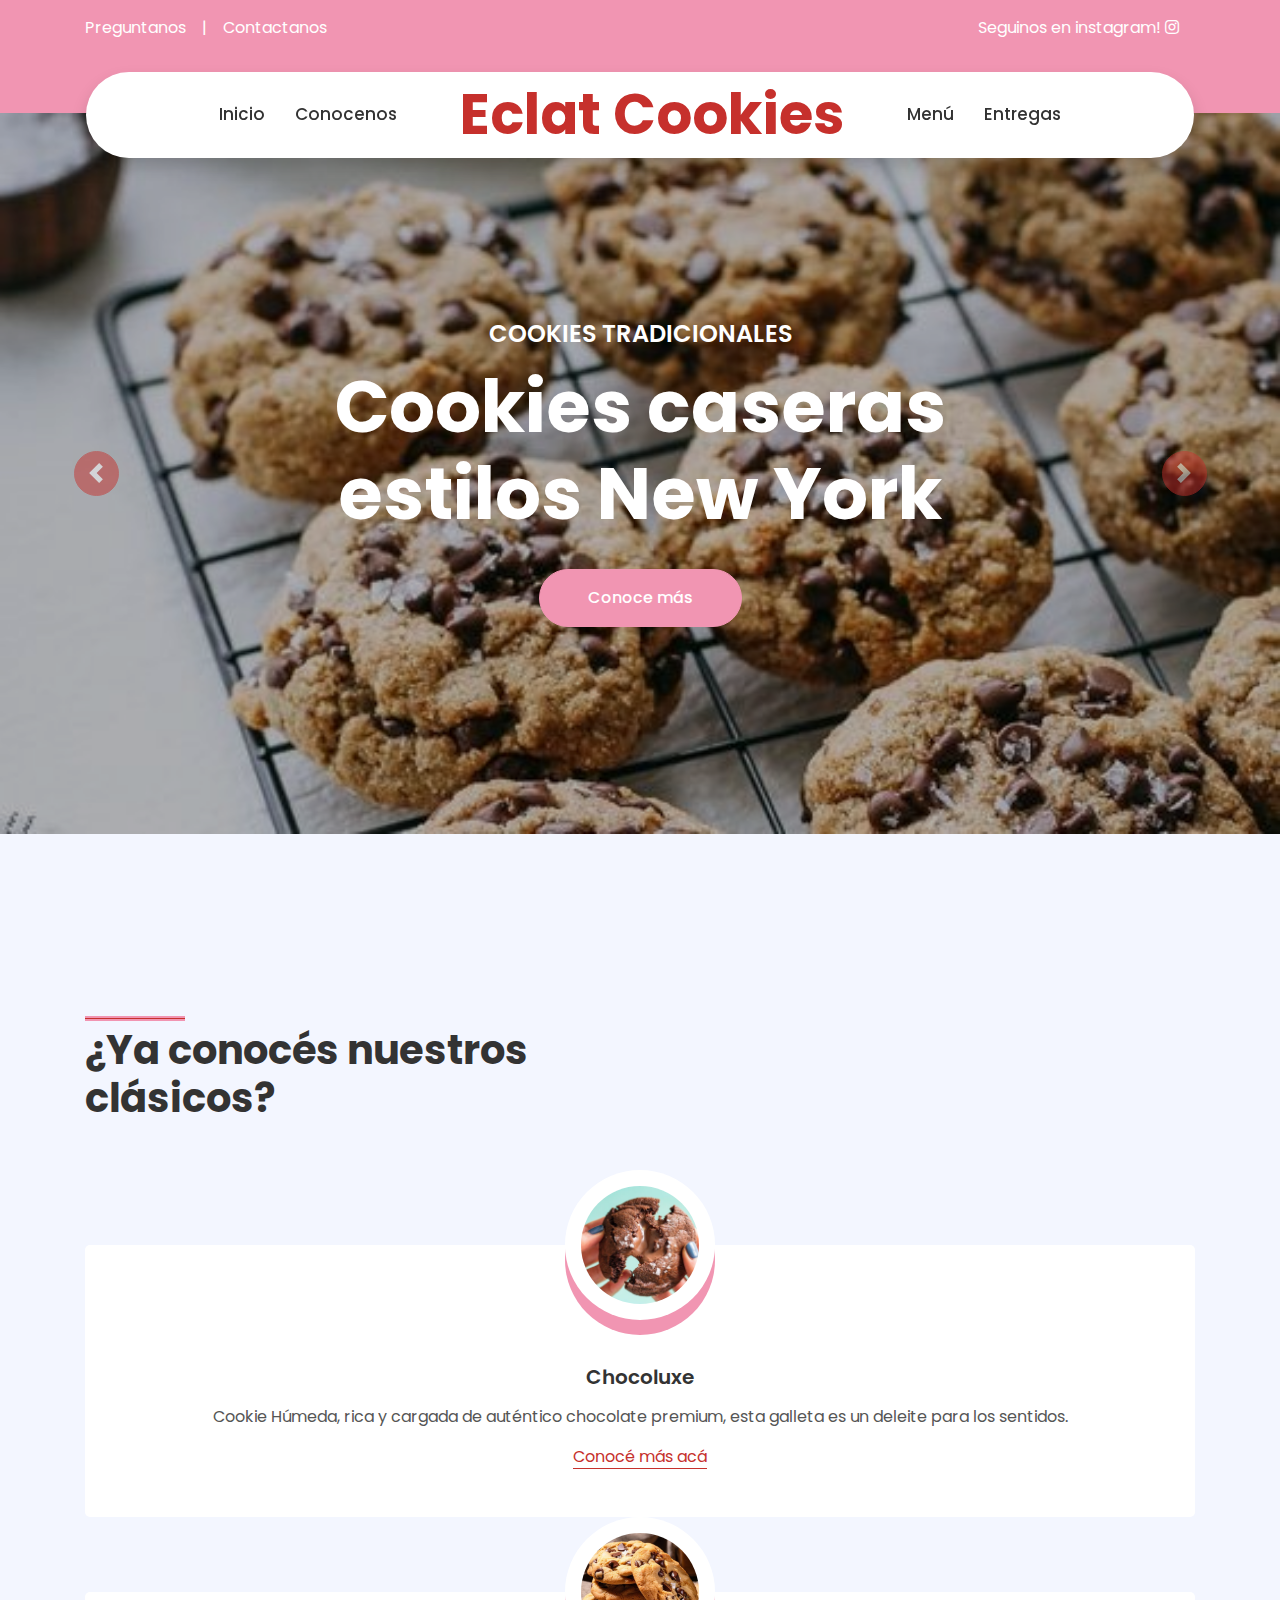
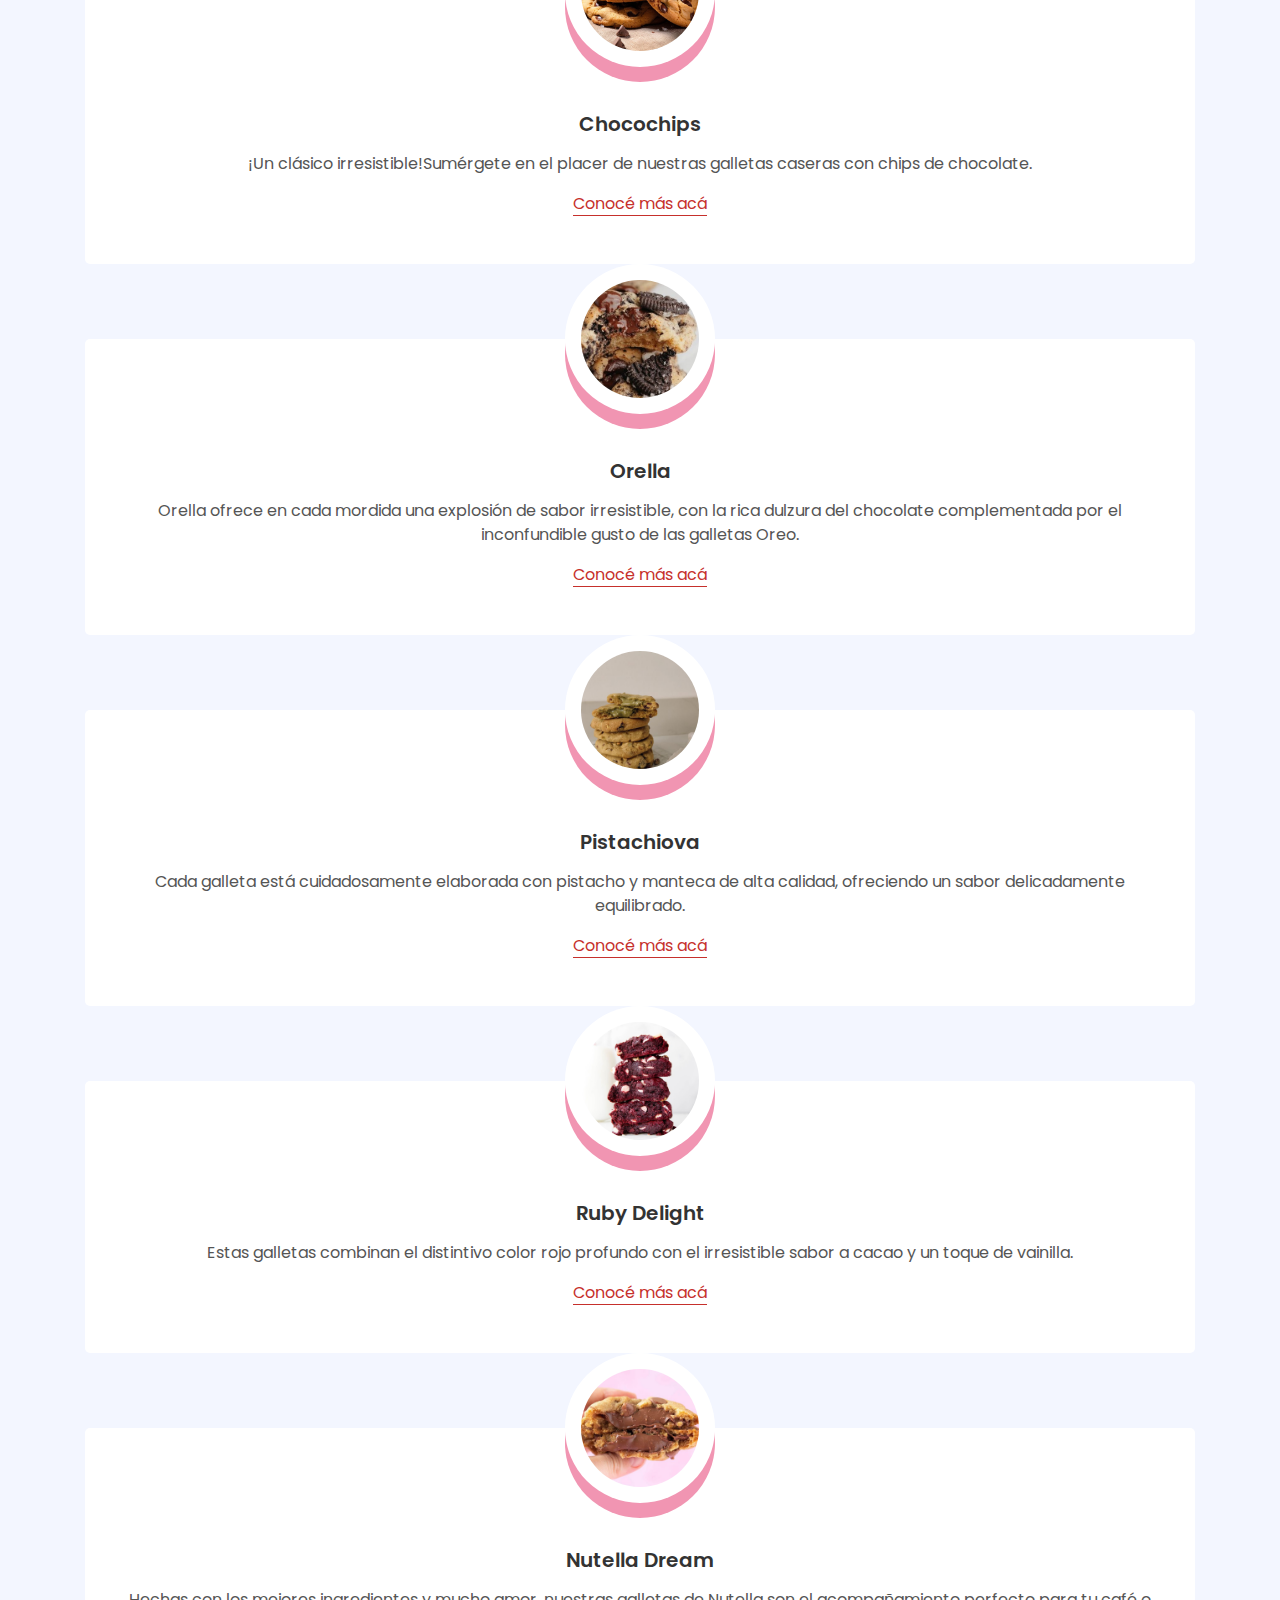
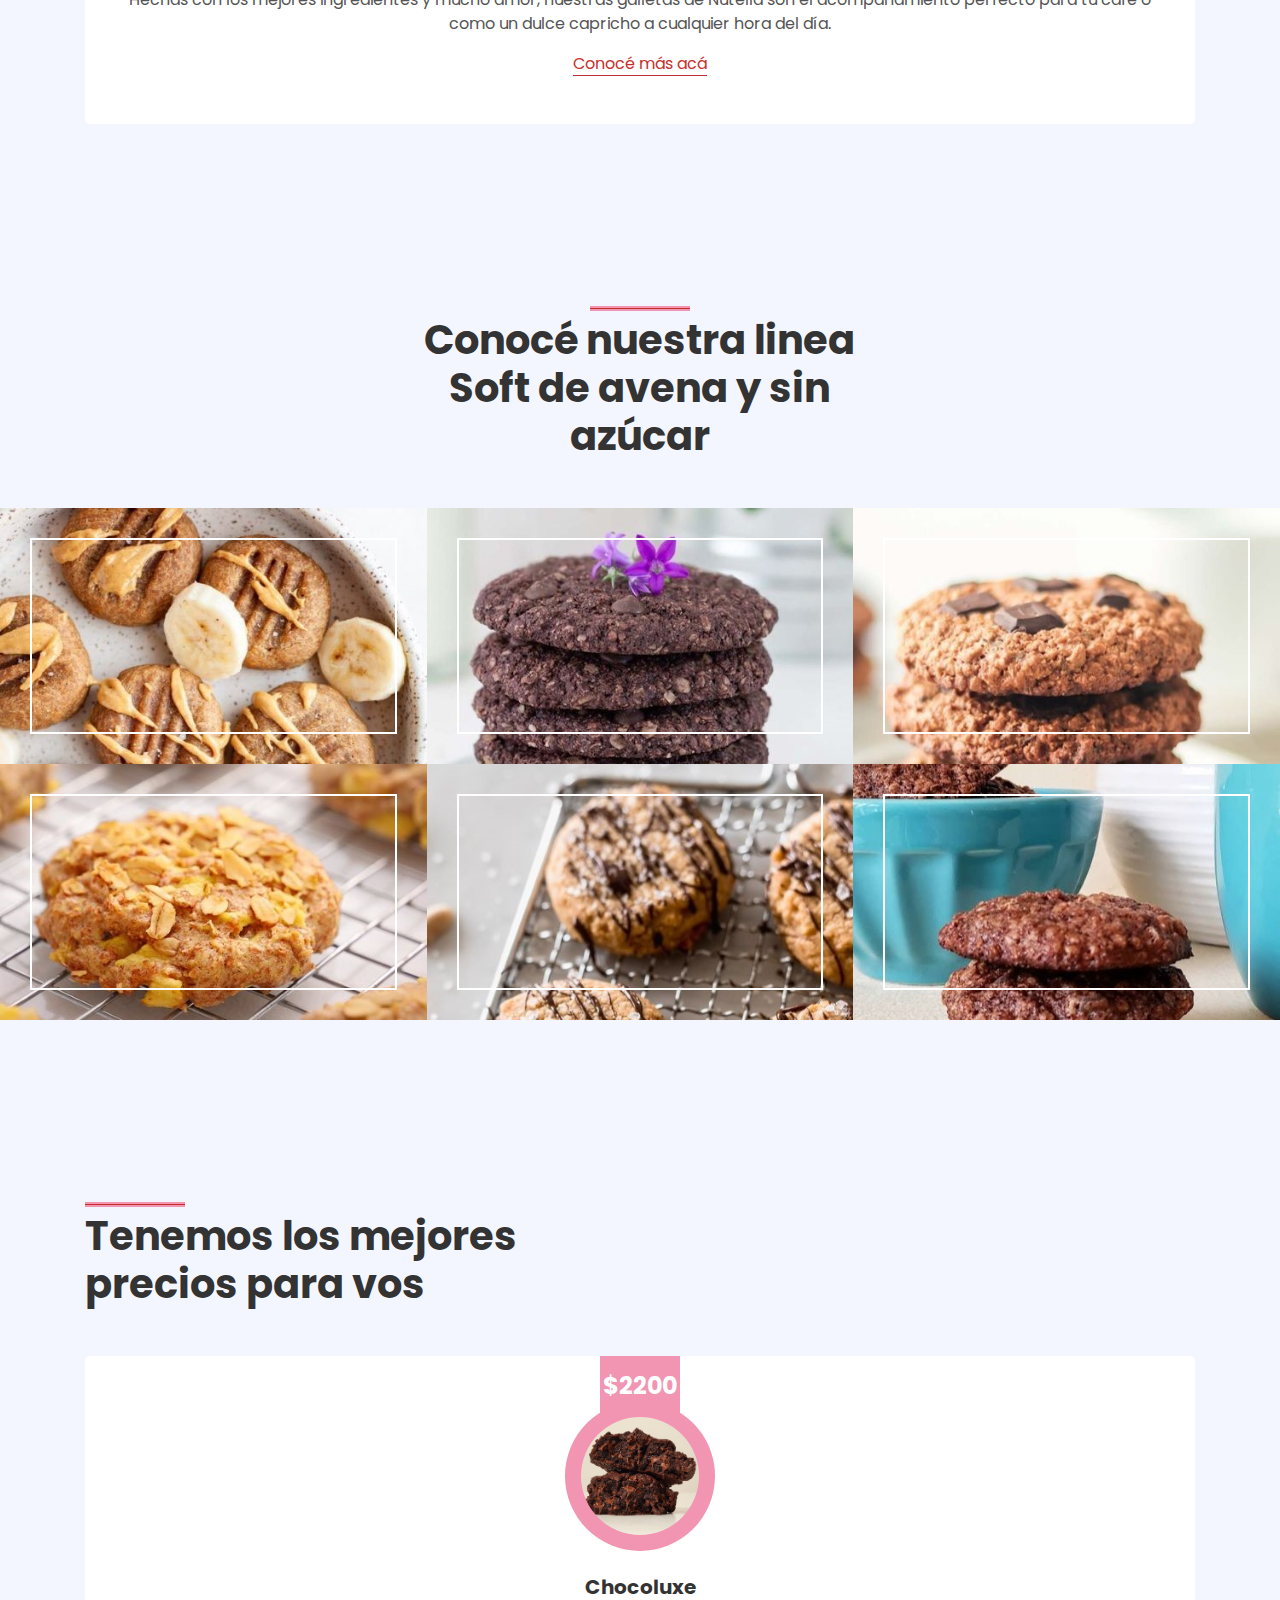
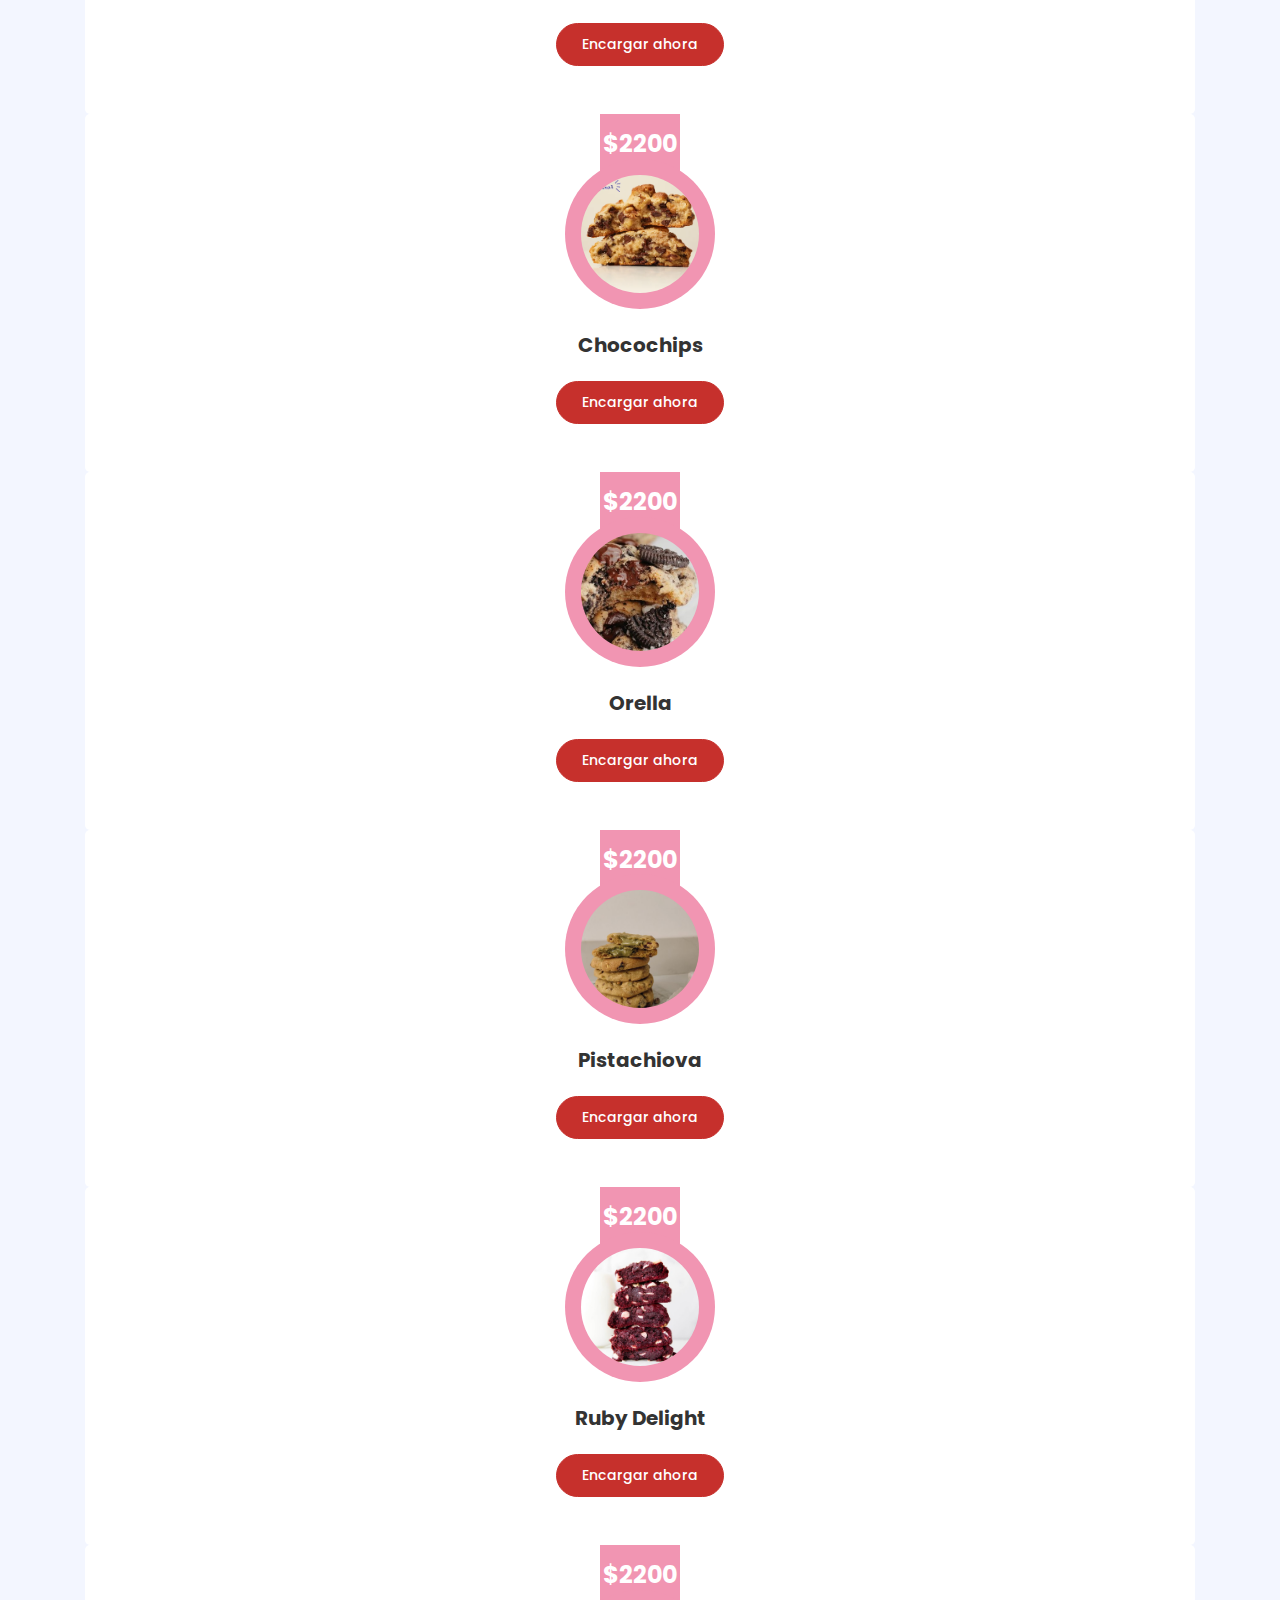
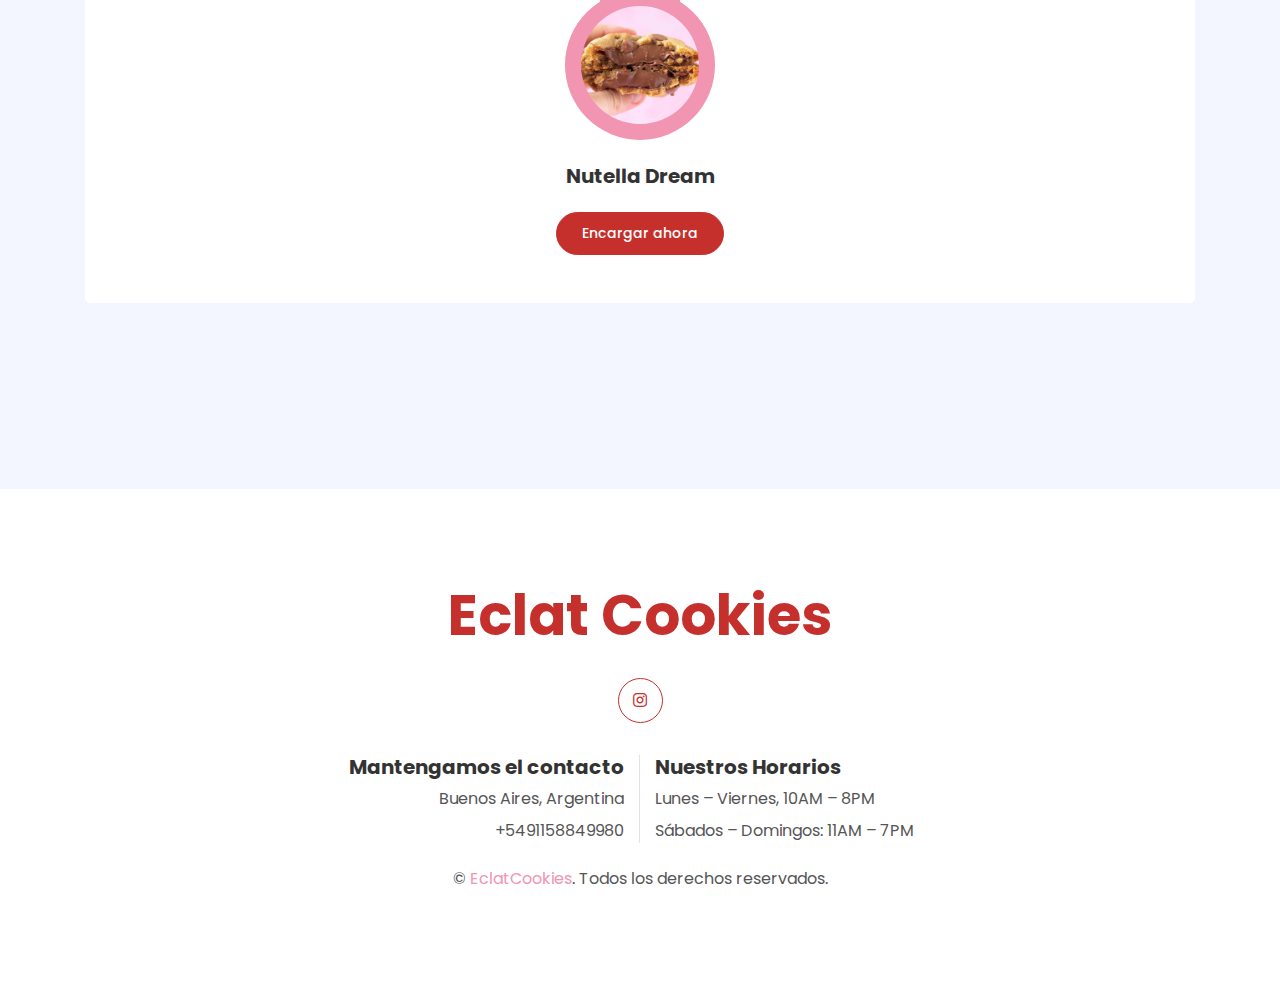
==== index.html @ 5451b0a0 "firstchanges" ====
<!DOCTYPE html>
<html lang="en">

<head>
    <meta charset="utf-8">
    <title>Eclat cookies</title>
    <meta content="width=device-width, initial-scale=1.0" name="viewport">
    <meta content="Free HTML Templates" name="keywords">
    <meta content="Free HTML Templates" name="description">

    <!-- Favicon -->
    <link href="img/logocookies.png" rel="icon" type="image/x-zz">

    <!-- Google Web Fonts -->
    <link rel="preconnect" href="https://fonts.gstatic.com">
    <link href="https://fonts.googleapis.com/css2?family=Poppins:wght@400;500;600;700&display=swap" rel="stylesheet">

    <!-- Font Awesome -->
    <link href="https://cdnjs.cloudflare.com/ajax/libs/font-awesome/5.10.0/css/all.min.css" rel="stylesheet">

    <!-- Libraries Stylesheet -->
    <link href="lib/owlcarousel/assets/owl.carousel.min.css" rel="stylesheet">
    <link href="lib/lightbox/css/lightbox.min.css" rel="stylesheet">

    <!-- Customized Bootstrap Stylesheet -->
    <link href="css/style.css" rel="stylesheet">
</head>

<body>
    <!-- Topbar Start -->
    <div class="container-fluid bg-primary py-3 d-none d-md-block">
        <div class="container">
            <div class="row">
                <div class="col-md-6 text-center text-lg-left mb-2 mb-lg-0">
                    <div class="d-inline-flex align-items-center">
                        <a class="text-white pr-3" href="preguntanos.html">Preguntanos</a>
                        <span class="text-white">|</span>
                        <a class="text-white px-3" href="https://wa.me/541158849980?text=Hola%20Eclat%20cookies!%20me%20encantar%C3%ADa%20hacer%20un%20pedido"> Contactanos </a>                  
                    </div>
                </div>
                <div class="col-md-6 text-center text-lg-right">
                    <div class="d-inline-flex align-items-center">
                        <a class="text-white px-3" href="">
                            <p>Seguinos en instagram! <i class="fab fa-instagram"></i></p>
                        </a>
                    </div>
                </div>
            </div>
        </div>
    </div>
    <!-- Topbar End -->


 <!-- Navbar Start -->
 <div class="container-fluid position-relative nav-bar p-0">
    <div class="container-lg position-relative p-0 px-lg-3" style="z-index: 9;">
        <nav class="navbar navbar-expand-lg bg-white navbar-light shadow p-lg-0">
            <a href="index.html" class="navbar-brand d-block d-lg-none">
                <h1 class="m-0 display-4 text-primary">Eclat Cookies </h1>
            </a>
            <button type="button" class="navbar-toggler" data-toggle="collapse" data-target="#navbarCollapse">
                <span class="navbar-toggler-icon"></span>
            </button>
            <div class="collapse navbar-collapse justify-content-between" id="navbarCollapse">
                <div class="navbar-nav ml-auto py-0">
                    <a href="index.html" class="nav-item nav-link">Inicio</a>
                    <a href="conocenos.html" class="nav-item nav-link"> Conocenos </a>
                </div>
                <a href="index.html" class="navbar-brand mx-5 d-none d-lg-block">
                    <h1 class="m-0 display-4 text-primary"><span class="text-secondary">Eclat Cookies</h1>
                </a>
                <div class="navbar-nav mr-auto py-0">
                    <a href="menu.html" class="nav-item nav-link"> Menú </a>
                    <a href="service.html" class="nav-item nav-link"> Entregas </a>
                </div>
            </div>
        </nav>
    </div>
</div>
<!-- Navbar End -->


    <!-- Carousel Start -->
    <div class="container-fluid p-0 mb-5 pb-5">
        <div id="header-carousel" class="carousel slide" data-ride="carousel">
            <div class="carousel-inner">
                <div class="carousel-item active">
                    <img class="w-100" src="img/carousel-1.jpg" alt="Image">
                    <div class="carousel-caption d-flex flex-column align-items-center justify-content-center">
                        <div class="p-3" style="max-width: 900px;">
                            <h4 class="text-white text-uppercase mb-md-3">Cookies Tradicionales</h4>
                            <h1 class="display-3 text-white mb-md-4">Cookies caseras estilos New York</h1>
                            <a href="./menu.html" class="btn btn-primary py-md-3 px-md-5 mt-2">Conoce más</a>
                        </div>
                    </div>
                </div>
                <div class="carousel-item">
                    <img class="w-100" src="img/carousel-2.jpg" alt="Image">
                    <div class="carousel-caption d-flex flex-column align-items-center justify-content-center">
                        <div class="p-3" style="max-width: 900px;">
                            <h4 class="text-white text-uppercase mb-md-3">¿Conocés la línea soft?</h4>
                            <h1 class="display-3 text-white mb-md-4">Opciones de cookies de avena, sin azúcar</h1>
                            <a href="./menu.html" class="btn btn-primary py-md-3 px-md-5 mt-2">Conoce más</a>
                        </div>
                    </div>
                </div>
            </div>
            <a class="carousel-control-prev" href="#header-carousel" data-slide="prev">
                <div class="btn btn-secondary px-0" style="width: 45px; height: 45px;">
                    <span class="carousel-control-prev-icon mb-n1"></span>
                </div>
            </a>
            <a class="carousel-control-next" href="#header-carousel" data-slide="next">
                <div class="btn btn-secondary px-0" style="width: 45px; height: 45px;">
                    <span class="carousel-control-next-icon mb-n1"></span>
                </div>
            </a>
        </div>
    </div>
    <!-- Carousel End -->



    <!-- Video Modal Start -->
    <div class="modal fade" id="videoModal" tabindex="-1" role="dialog" aria-labelledby="exampleModalLabel" aria-hidden="true">
        <div class="modal-dialog" role="document">
            <div class="modal-content">
                <div class="modal-body">
                    <button type="button" class="close" data-dismiss="modal" aria-label="Close">
                        <span aria-hidden="true">&times;</span>
                    </button>        
                    <!-- 16:9 aspect ratio -->
                    <div class="embed-responsive embed-responsive-16by9">
                        <iframe class="embed-responsive-item" src="" id="video"  allowscriptaccess="always" allow="autoplay"></iframe>
                    </div>
                </div>
            </div>
        </div>
    </div>
    <!-- Video Modal End -->


    <!-- Sección clásicos -->
    <div class="container-fluid py-5">
        <div class="container py-5">
            <div class="row">
                <div class="col-lg-6">
                    <h1 class="section-title position-relative mb-5">¿Ya conocés nuestros clásicos?</h1>
                </div>
                <div class="col-lg-6 mb-5 mb-lg-0 pb-5 pb-lg-0"></div>
            </div>
            <div class="row">
                <div class="col-12">
                    <div class="owl-carousel service-carousel">
                        <div class="service-item">
                            <div class="service-img mx-auto">
                                <img class="rounded-circle w-100 h-100 bg-light p-3" src="img/service-1.jpg" style="object-fit: cover;">
                            </div>
                            <div class="position-relative text-center bg-light rounded p-4 pb-5" style="margin-top: -75px;">
                                <h5 class="font-weight-semi-bold mt-5 mb-3 pt-5">Chocoluxe</h5>
                                <p>Cookie Húmeda, rica y cargada de auténtico chocolate premium, esta galleta es un deleite para los sentidos.</p>
                                <a href="./menu.html" class="border-bottom border-secondary text-decoration-none text-secondary">Conocé más acá</a>
                            </div>
                        </div>
                        <div class="service-item">
                            <div class="service-img mx-auto">
                                <img class="rounded-circle w-100 h-100 bg-light p-3" src="img/service-2.jpg" style="object-fit: cover;">
                            </div>
                            <div class="position-relative text-center bg-light rounded p-4 pb-5" style="margin-top: -75px;">
                                <h5 class="font-weight-semi-bold mt-5 mb-3 pt-5">Chocochips</h5>
                                <p>¡Un clásico irresistible!Sumérgete en el placer de nuestras galletas caseras con chips de chocolate.</p>
                                <a href="./menu.html" class="border-bottom border-secondary text-decoration-none text-secondary">Conocé más acá</a>
                            </div>
                        </div>
                        <div class="service-item">
                            <div class="service-img mx-auto">
                                <img class="rounded-circle w-100 h-100 bg-light p-3" src="img/service-3.jpg" style="object-fit: cover;">
                            </div>
                            <div class="position-relative text-center bg-light rounded p-4 pb-5" style="margin-top: -75px;">
                                <h5 class="font-weight-semi-bold mt-5 mb-3 pt-5">Orella</h5>
                                <p>Orella ofrece en cada mordida una explosión de sabor irresistible, con la rica dulzura del chocolate complementada por el inconfundible gusto de las galletas Oreo. </p>
                                <a href="./menu.html" class="border-bottom border-secondary text-decoration-none text-secondary">Conocé más acá</a>
                            </div>
                        </div>
                        <div class="service-item">
                            <div class="service-img mx-auto">
                                <img class="rounded-circle w-100 h-100 bg-light p-3" src="img/service-4.jpg" style="object-fit: cover;">
                            </div>
                            <div class="position-relative text-center bg-light rounded p-4 pb-5" style="margin-top: -75px;">
                                <h5 class="font-weight-semi-bold mt-5 mb-3 pt-5">Pistachiova</h5>
                                <p>Cada galleta está cuidadosamente elaborada con pistacho  y manteca de alta calidad, ofreciendo un sabor delicadamente equilibrado.</p>
                                <a href="./menu.html" class="border-bottom border-secondary text-decoration-none text-secondary">Conocé más acá</a>
                            </div>
                        </div>
                        <div class="service-item">
                            <div class="service-img mx-auto">
                                <img class="rounded-circle w-100 h-100 bg-light p-3" src="img/service-5.jpg" style="object-fit: cover;">
                            </div>
                            <div class="position-relative text-center bg-light rounded p-4 pb-5" style="margin-top: -75px;">
                                <h5 class="font-weight-semi-bold mt-5 mb-3 pt-5">Ruby Delight</h5>
                                <p>Estas galletas combinan el distintivo color rojo profundo con el irresistible sabor a cacao y un toque de vainilla.</p>
                                <a href="./menu.html" class="border-bottom border-secondary text-decoration-none text-secondary">Conocé más acá</a>
                            </div>
                        </div>
                        <div class="service-item">
                            <div class="service-img mx-auto">
                                <img class="rounded-circle w-100 h-100 bg-light p-3" src="img/service-6.jpg" style="object-fit: cover;">
                            </div>
                            <div class="position-relative text-center bg-light rounded p-4 pb-5" style="margin-top: -75px;">
                                <h5 class="font-weight-semi-bold mt-5 mb-3 pt-5">Nutella Dream</h5>
                                <p>Hechas con los mejores ingredientes y mucho amor, nuestras galletas de Nutella son el acompañamiento perfecto para tu café o como un dulce capricho a cualquier hora del día.</p>
                                <a href="./menu.html" class="border-bottom border-secondary text-decoration-none text-secondary">Conocé más acá</a>
                            </div>
                        </div>
                    </div>
                </div>
            </div>
        </div>
    </div>
    <!-- Sección clásicos-->


    <!-- Sección soft -->
    <div class="container-fluid my-5 py-5 px-0">
        <div class="row justify-content-center m-0">
            <div class="col-lg-5">
                <h1 class="section-title position-relative text-center mb-5">Conocé nuestra linea Soft de avena y sin azúcar</h1>
            </div>
        </div>
        <div class="row m-0 portfolio-container">
            <div class="col-lg-4 col-md-6 p-0 portfolio-item">
                <div class="position-relative overflow-hidden">
                    <img class="img-fluid w-100" src="img/portfolio-1.jpg" alt="">
                    <a class="portfolio-btn" href="img/portfolio-1.jpg" data-lightbox="portfolio">
                        <i class="fa fa-plus text-primary" style="font-size: 60px;"></i>
                    </a>
                </div>
            </div>
            <div class="col-lg-4 col-md-6 p-0 portfolio-item">
                <div class="position-relative overflow-hidden">
                    <img class="img-fluid w-100" src="img/portfolio-2.jpg" alt="">
                    <a class="portfolio-btn" href="img/portfolio-2.jpg" data-lightbox="portfolio">
                        <i class="fa fa-plus text-primary" style="font-size: 60px;"></i>
                    </a>
                </div>
            </div>
            <div class="col-lg-4 col-md-6 p-0 portfolio-item">
                <div class="position-relative overflow-hidden">
                    <img class="img-fluid w-100" src="img/portfolio-3.jpg" alt="">
                    <a class="portfolio-btn" href="img/portfolio-3.jpg" data-lightbox="portfolio">
                        <i class="fa fa-plus text-primary" style="font-size: 60px;"></i>
                    </a>
                </div>
            </div>
            <div class="col-lg-4 col-md-6 p-0 portfolio-item">
                <div class="position-relative overflow-hidden">
                    <img class="img-fluid w-100" src="img/portfolio-4.jpg" alt="">
                    <a class="portfolio-btn" href="img/portfolio-4.jpg" data-lightbox="portfolio">
                        <i class="fa fa-plus text-primary" style="font-size: 60px;"></i>
                    </a>
                </div>
            </div>
            <div class="col-lg-4 col-md-6 p-0 portfolio-item">
                <div class="position-relative overflow-hidden">
                    <img class="img-fluid w-100" src="img/portfolio-5.jpg" alt="">
                    <a class="portfolio-btn" href="img/portfolio-5.jpg" data-lightbox="portfolio">
                        <i class="fa fa-plus text-primary" style="font-size: 60px;"></i>
                    </a>
                </div>
            </div>
            <div class="col-lg-4 col-md-6 p-0 portfolio-item">
                <div class="position-relative overflow-hidden">
                    <img class="img-fluid w-100" src="img/portfolio-6.jpg" alt="">
                    <a class="portfolio-btn" href="img/portfolio-6.jpg" data-lightbox="portfolio">
                        <i class="fa fa-plus text-primary" style="font-size: 60px;"></i>
                    </a>
                </div>
            </div>
        </div>
    </div>
    <!-- Sección soft-->


    <!-- Precios productos -->
    <div class="container-fluid py-5">
        <div class="container py-5">
            <div class="row">
                <div class="col-lg-6">
                    <h1 class="section-title position-relative mb-5"> Tenemos los mejores precios para vos </h1>
                </div>
                <div class="col-lg-6 mb-5 mb-lg-0 pb-5 pb-lg-0"></div>
            </div>
            <div class="row">
                <div class="col-12">
                    <div class="owl-carousel product-carousel">
                        <div class="product-item d-flex flex-column align-items-center text-center bg-light rounded py-5 px-3">
                            <div class="bg-primary mt-n5 py-3" style="width: 80px;">
                                <h4 class="font-weight-bold text-white mb-0">$2200</h4>
                            </div>
                            <div class="position-relative bg-primary rounded-circle mt-n3 mb-4 p-3" style="width: 150px; height: 150px;">
                                <img class="rounded-circle w-100 h-100" src="img/Dark.png" style="object-fit: cover;">
                            </div>
                            <h5 class="font-weight-bold mb-4">Chocoluxe</h5>
                            <a href="https://wa.me/541158849980?text=Hola%20Eclat%20cookies!%20me%20encantar%C3%ADa%20hacer%20un%20pedido" class="btn btn-sm btn-secondary">Encargar ahora</a>
                        </div>
                        <div class="product-item d-flex flex-column align-items-center text-center bg-light rounded py-5 px-3">
                            <div class="bg-primary mt-n5 py-3" style="width: 80px;">
                                <h4 class="font-weight-bold text-white mb-0">$2200</h4>
                            </div>
                            <div class="position-relative bg-primary rounded-circle mt-n3 mb-4 p-3" style="width: 150px; height: 150px;">
                                <img class="rounded-circle w-100 h-100" src="img/Chips.png" style="object-fit: cover;">
                            </div>
                            <h5 class="font-weight-bold mb-4">Chocochips</h5>
                            <a href="https://wa.me/541158849980?text=Hola%20Eclat%20cookies!%20me%20encantar%C3%ADa%20hacer%20un%20pedido" class="btn btn-sm btn-secondary">Encargar ahora</a>
                        </div>
                        <div class="product-item d-flex flex-column align-items-center text-center bg-light rounded py-5 px-3">
                            <div class="bg-primary mt-n5 py-3" style="width: 80px;">
                                <h4 class="font-weight-bold text-white mb-0">$2200</h4>
                            </div>
                            <div class="position-relative bg-primary rounded-circle mt-n3 mb-4 p-3" style="width: 150px; height: 150px;">
                                <img class="rounded-circle w-100 h-100" src="img/service-3.jpg" style="object-fit: cover;">
                            </div>
                            <h5 class="font-weight-bold mb-4">Orella</h5>
                            <a href="https://wa.me/541158849980?text=Hola%20Eclat%20cookies!%20me%20encantar%C3%ADa%20hacer%20un%20pedido" class="btn btn-sm btn-secondary">Encargar ahora</a>
                        </div>
                        <div class="product-item d-flex flex-column align-items-center text-center bg-light rounded py-5 px-3">
                            <div class="bg-primary mt-n5 py-3" style="width: 80px;">
                                <h4 class="font-weight-bold text-white mb-0">$2200</h4>
                            </div>
                            <div class="position-relative bg-primary rounded-circle mt-n3 mb-4 p-3" style="width: 150px; height: 150px;">
                                <img class="rounded-circle w-100 h-100" src="img/service-4.jpg" style="object-fit: cover;">
                            </div>
                            <h5 class="font-weight-bold mb-4">Pistachiova</h5>
                            <a href="https://wa.me/541158849980?text=Hola%20Eclat%20cookies!%20me%20encantar%C3%ADa%20hacer%20un%20pedido" class="btn btn-sm btn-secondary">Encargar ahora</a>
                        </div>
                        <div class="product-item d-flex flex-column align-items-center text-center bg-light rounded py-5 px-3">
                            <div class="bg-primary mt-n5 py-3" style="width: 80px;">
                                <h4 class="font-weight-bold text-white mb-0">$2200</h4>
                            </div>
                            <div class="position-relative bg-primary rounded-circle mt-n3 mb-4 p-3" style="width: 150px; height: 150px;">
                                <img class="rounded-circle w-100 h-100" src="img/service-5.jpg" style="object-fit: cover;">
                            </div>
                            <h5 class="font-weight-bold mb-4">Ruby Delight</h5>
                            <a href="https://wa.me/541158849980?text=Hola%20Eclat%20cookies!%20me%20encantar%C3%ADa%20hacer%20un%20pedido" class="btn btn-sm btn-secondary">Encargar ahora</a>
                        </div>
                        <div class="product-item d-flex flex-column align-items-center text-center bg-light rounded py-5 px-3">
                            <div class="bg-primary mt-n5 py-3" style="width: 80px;">
                                <h4 class="font-weight-bold text-white mb-0">$2200</h4>
                            </div>
                            <div class="position-relative bg-primary rounded-circle mt-n3 mb-4 p-3" style="width: 150px; height: 150px;">
                                <img class="rounded-circle w-100 h-100" src="img/service-6.jpg" style="object-fit: cover;">
                            </div>
                            <h5 class="font-weight-bold mb-4">Nutella Dream</h5>
                            <a href="https://wa.me/541158849980?text=Hola%20Eclat%20cookies!%20me%20encantar%C3%ADa%20hacer%20un%20pedido" class="btn btn-sm btn-secondary">Encargar ahora</a>
                        </div>
                    </div>
                </div>
            </div>
        </div>
    </div>
    <!-- Precios productos -->


     <!-- Footer Start -->
     <div class="container-fluid footer bg-light py-5" style="margin-top: 90px;">
        <div class="container text-center py-5">
            <div class="row">
                <div class="col-12 mb-4">
                    <a href="index.html" class="navbar-brand m-0">
                        <h1 class="m-0 mt-n2 display-4 text-primary"><span class="text-secondary">Eclat Cookies</h1>
                    </a>
                </div>
                <div class="col-12 mb-4">
                    <a class="btn btn-outline-secondary btn-social" href="#"><i class="fab fa-instagram"></i></a>
                </div>
                <div class="col-12 mt-2 mb-4">
                    <div class="row">
                        <div class="col-sm-6 text-center text-sm-right border-right mb-3 mb-sm-0">
                            <h5 class="font-weight-bold mb-2">Mantengamos el contacto</h5>
                            <p class="mb-2"> Buenos Aires, Argentina</p>
                            <p class="mb-0">+5491158849980</p>
                        </div>
                        <div class="col-sm-6 text-center text-sm-left">
                            <h5 class="font-weight-bold mb-2"> Nuestros Horarios </h5>
                            <p class="mb-2">Lunes – Viernes, 10AM – 8PM</p>
                            <p class="mb-0">Sábados – Domingos: 11AM – 7PM</p>
                        </div>
                    </div>
                </div>
                <div class="col-12">
                    <p class="m-0">&copy; <a href="#">EclatCookies</a>. Todos los derechos reservados.
                    </p>
                </div>
            </div>
        </div>
    </div>
    <!-- Footer End -->


    <!-- Back to Top -->
    <a href="#" class="btn btn-secondary px-2 back-to-top"><i class="fa fa-angle-double-up"></i></a>


    <!-- JavaScript Libraries -->
    <script src="https://code.jquery.com/jquery-3.4.1.min.js"></script>
    <script src="https://stackpath.bootstrapcdn.com/bootstrap/4.4.1/js/bootstrap.bundle.min.js"></script>
    <script src="lib/easing/easing.min.js"></script>
    <script src="lib/waypoints/waypoints.min.js"></script>
    <script src="lib/owlcarousel/owl.carousel.min.js"></script>
    <script src="lib/isotope/isotope.pkgd.min.js"></script>
    <script src="lib/lightbox/js/lightbox.min.js"></script>

    <!-- Contact Javascript File -->
    <script src="mail/jqBootstrapValidation.min.js"></script>
    <script src="mail/contact.js"></script>

    <!-- Template Javascript -->
    <script src="js/main.js"></script>
</body>

</html>
---- css/style.css ----
/******* Bootstrap Theming ********/
/*!
 * Bootstrap v4.5.3 (https://getbootstrap.com/)
 * Copyright 2011-2020 The Bootstrap Authors
 * Copyright 2011-2020 Twitter, Inc.
 * Licensed under MIT (https://github.com/twbs/bootstrap/blob/main/LICENSE)
 */
 :root {
    --blue: #007bff;
    --indigo: #6610f2;
    --purple: #6f42c1;
    --pink: #e83e8c;
    --red: #dc3545;
    --orange: #fd7e14;
    --yellow: #ffc107;
    --green: #28a745;
    --teal: #20c997;
    --cyan: #17a2b8;
    --white: #fff;
    --gray: #6c757d;
    --gray-dark: #343a40;
    --primary: #F195B2;
    --secondary: #C6302C;
    --success: #28a745;
    --info: #17a2b8;
    --warning: #ffc107;
    --danger: #dc3545;
    --light: #FFFFFF;
    --dark: #333333;
    --breakpoint-xs: 0;
    --breakpoint-sm: 576px;
    --breakpoint-md: 768px;
    --breakpoint-lg: 992px;
    --breakpoint-xl: 1200px;
    --font-family-sans-serif: "Poppins", sans-serif;
    --font-family-monospace: SFMono-Regular, Menlo, Monaco, Consolas, "Liberation Mono", "Courier New", monospace;
  }
  
  *,
  *::before,
  *::after {
    box-sizing: border-box;
  }
  
  html {
    font-family: sans-serif;
    line-height: 1.15;
    -webkit-text-size-adjust: 100%;
    -webkit-tap-highlight-color: rgba(0, 0, 0, 0);
  }
  
  article, aside, figcaption, figure, footer, header, hgroup, main, nav, section {
    display: block;
  }
  
  body {
    margin: 0;
    font-family: "Poppins", sans-serif;
    font-size: 1rem;
    font-weight: 400;
    line-height: 1.5;
    color: #555555;
    text-align: left;
    background-color: #F3F6FF;
  }
  
  [tabindex="-1"]:focus:not(:focus-visible) {
    outline: 0 !important;
  }
  
  hr {
    box-sizing: content-box;
    height: 0;
    overflow: visible;
  }
  
  h1, h2, h3, h4, h5, h6 {
    margin-top: 0;
    margin-bottom: 0.5rem;
  }
  
  p {
    margin-top: 0;
    margin-bottom: 1rem;
  }
  
  abbr[title],
  abbr[data-original-title] {
    text-decoration: underline;
    text-decoration: underline dotted;
    cursor: help;
    border-bottom: 0;
    text-decoration-skip-ink: none;
  }
  
  address {
    margin-bottom: 1rem;
    font-style: normal;
    line-height: inherit;
  }
  
  ol,
  ul,
  dl {
    margin-top: 0;
    margin-bottom: 1rem;
  }
  
  ol ol,
  ul ul,
  ol ul,
  ul ol {
    margin-bottom: 0;
  }
  
  dt {
    font-weight: 700;
  }
  
  dd {
    margin-bottom: .5rem;
    margin-left: 0;
  }
  
  blockquote {
    margin: 0 0 1rem;
  }
  
  b,
  strong {
    font-weight: bolder;
  }
  
  small {
    font-size: 80%;
  }
  
  sub,
  sup {
    position: relative;
    font-size: 75%;
    line-height: 0;
    vertical-align: baseline;
  }
  
  sub {
    bottom: -.25em;
  }
  
  sup {
    top: -.5em;
  }
  
  a {
    color: #F195B2;
    text-decoration: none;
    background-color: transparent;
  }
  
  a:hover {
    color: #e85181;
    text-decoration: underline;
  }
  
  a:not([href]):not([class]) {
    color: inherit;
    text-decoration: none;
  }
  
  a:not([href]):not([class]):hover {
    color: inherit;
    text-decoration: none;
  }
  
  pre,
  code,
  kbd,
  samp {
    font-family: SFMono-Regular, Menlo, Monaco, Consolas, "Liberation Mono", "Courier New", monospace;
    font-size: 1em;
  }
  
  pre {
    margin-top: 0;
    margin-bottom: 1rem;
    overflow: auto;
    -ms-overflow-style: scrollbar;
  }
  
  figure {
    margin: 0 0 1rem;
  }
  
  img {
    vertical-align: middle;
    border-style: none;
  }
  
  svg {
    overflow: hidden;
    vertical-align: middle;
  }
  
  table {
    border-collapse: collapse;
  }
  
  caption {
    padding-top: 0.75rem;
    padding-bottom: 0.75rem;
    color: #6c757d;
    text-align: left;
    caption-side: bottom;
  }
  
  th {
    text-align: inherit;
    text-align: -webkit-match-parent;
  }
  
  label {
    display: inline-block;
    margin-bottom: 0.5rem;
  }
  
  button {
    border-radius: 0;
  }
  
  button:focus {
    outline: 1px dotted;
    outline: 5px auto -webkit-focus-ring-color;
  }
  
  input,
  button,
  select,
  optgroup,
  textarea {
    margin: 0;
    font-family: inherit;
    font-size: inherit;
    line-height: inherit;
  }
  
  button,
  input {
    overflow: visible;
  }
  
  button,
  select {
    text-transform: none;
  }
  
  [role="button"] {
    cursor: pointer;
  }
  
  select {
    word-wrap: normal;
  }
  
  button,
  [type="button"],
  [type="reset"],
  [type="submit"] {
    -webkit-appearance: button;
  }
  
  button:not(:disabled),
  [type="button"]:not(:disabled),
  [type="reset"]:not(:disabled),
  [type="submit"]:not(:disabled) {
    cursor: pointer;
  }
  
  button::-moz-focus-inner,
  [type="button"]::-moz-focus-inner,
  [type="reset"]::-moz-focus-inner,
  [type="submit"]::-moz-focus-inner {
    padding: 0;
    border-style: none;
  }
  
  input[type="radio"],
  input[type="checkbox"] {
    box-sizing: border-box;
    padding: 0;
  }
  
  textarea {
    overflow: auto;
    resize: vertical;
  }
  
  fieldset {
    min-width: 0;
    padding: 0;
    margin: 0;
    border: 0;
  }
  
  legend {
    display: block;
    width: 100%;
    max-width: 100%;
    padding: 0;
    margin-bottom: .5rem;
    font-size: 1.5rem;
    line-height: inherit;
    color: inherit;
    white-space: normal;
  }
  
  @media (max-width: 1200px) {
    legend {
      font-size: calc(1.275rem + 0.3vw) ;
    }
  }
  
  progress {
    vertical-align: baseline;
  }
  
  [type="number"]::-webkit-inner-spin-button,
  [type="number"]::-webkit-outer-spin-button {
    height: auto;
  }
  
  [type="search"] {
    outline-offset: -2px;
    -webkit-appearance: none;
  }
  
  [type="search"]::-webkit-search-decoration {
    -webkit-appearance: none;
  }
  
  ::-webkit-file-upload-button {
    font: inherit;
    -webkit-appearance: button;
  }
  
  output {
    display: inline-block;
  }
  
  summary {
    display: list-item;
    cursor: pointer;
  }
  
  template {
    display: none;
  }
  
  [hidden] {
    display: none !important;
  }
  
  h1, h2, h3, h4, h5, h6,
  .h1, .h2, .h3, .h4, .h5, .h6 {
    margin-bottom: 0.5rem;
    font-weight: 500;
    line-height: 1.2;
    color: #333333;
  }
  
  h1, .h1 {
    font-size: 2.5rem;
  }
  
  @media (max-width: 1200px) {
    h1, .h1 {
      font-size: calc(1.375rem + 1.5vw) ;
    }
  }
  
  h2, .h2 {
    font-size: 2rem;
  }
  
  @media (max-width: 1200px) {
    h2, .h2 {
      font-size: calc(1.325rem + 0.9vw) ;
    }
  }
  
  h3, .h3 {
    font-size: 1.75rem;
  }
  
  @media (max-width: 1200px) {
    h3, .h3 {
      font-size: calc(1.3rem + 0.6vw) ;
    }
  }
  
  h4, .h4 {
    font-size: 1.5rem;
  }
  
  @media (max-width: 1200px) {
    h4, .h4 {
      font-size: calc(1.275rem + 0.3vw) ;
    }
  }
  
  h5, .h5 {
    font-size: 1.25rem;
  }
  
  h6, .h6 {
    font-size: 1rem;
  }
  
  .lead {
    font-size: 1.25rem;
    font-weight: 300;
  }
  
  .display-1 {
    font-size: 6rem;
    font-weight: 300;
    line-height: 1.2;
  }
  
  @media (max-width: 1200px) {
    .display-1 {
      font-size: calc(1.725rem + 5.7vw) ;
    }
  }
  
  .display-2 {
    font-size: 5.5rem;
    font-weight: 300;
    line-height: 1.2;
  }
  
  @media (max-width: 1200px) {
    .display-2 {
      font-size: calc(1.675rem + 5.1vw) ;
    }
  }
  
  .display-3 {
    font-size: 4.5rem;
    font-weight: 300;
    line-height: 1.2;
  }
  
  @media (max-width: 1200px) {
    .display-3 {
      font-size: calc(1.575rem + 3.9vw) ;
    }
  }
  
  .display-4 {
    font-size: 3.5rem;
    font-weight: 300;
    line-height: 1.2;
  }
  
  @media (max-width: 1200px) {
    .display-4 {
      font-size: calc(1.475rem + 2.7vw) ;
    }
  }
  
  hr {
    margin-top: 1rem;
    margin-bottom: 1rem;
    border: 0;
    border-top: 1px solid rgba(0, 0, 0, 0.1);
  }
  
  small,
  .small {
    font-size: 80%;
    font-weight: 400;
  }
  
  mark,
  .mark {
    padding: 0.2em;
    background-color: #fcf8e3;
  }
  
  .list-unstyled {
    padding-left: 0;
    list-style: none;
  }
  
  .list-inline {
    padding-left: 0;
    list-style: none;
  }
  
  .list-inline-item {
    display: inline-block;
  }
  
  .list-inline-item:not(:last-child) {
    margin-right: 0.5rem;
  }
  
  .initialism {
    font-size: 90%;
    text-transform: uppercase;
  }
  
  .blockquote {
    margin-bottom: 1rem;
    font-size: 1.25rem;
  }
  
  .blockquote-footer {
    display: block;
    font-size: 80%;
    color: #6c757d;
  }
  
  .blockquote-footer::before {
    content: "\2014\00A0";
  }
  
  .img-fluid {
    max-width: 100%;
    height: auto;
  }
  
  .img-thumbnail {
    padding: 0.25rem;
    background-color: #F3F6FF;
    border: 1px solid #dee2e6;
    border-radius: 5px;
    max-width: 100%;
    height: auto;
  }
  
  .figure {
    display: inline-block;
  }
  
  .figure-img {
    margin-bottom: 0.5rem;
    line-height: 1;
  }
  
  .figure-caption {
    font-size: 90%;
    color: #6c757d;
  }
  
  code {
    font-size: 87.5%;
    color: #e83e8c;
    word-wrap: break-word;
  }
  
  a > code {
    color: inherit;
  }
  
  kbd {
    padding: 0.2rem 0.4rem;
    font-size: 87.5%;
    color: #fff;
    background-color: #212529;
    border-radius: 0.2rem;
  }
  
  kbd kbd {
    padding: 0;
    font-size: 100%;
    font-weight: 700;
  }
  
  pre {
    display: block;
    font-size: 87.5%;
    color: #212529;
  }
  
  pre code {
    font-size: inherit;
    color: inherit;
    word-break: normal;
  }
  
  .pre-scrollable {
    max-height: 340px;
    overflow-y: scroll;
  }
  
  .container,
  .container-fluid,
  .container-sm,
  .container-md,
  .container-lg,
  .container-xl {
    width: 100%;
    padding-right: 15px;
    padding-left: 15px;
    margin-right: auto;
    margin-left: auto;
  }
  
  @media (min-width: 576px) {
    .container, .container-sm {
      max-width: 540px;
    }
  }
  
  @media (min-width: 768px) {
    .container, .container-sm, .container-md {
      max-width: 720px;
    }
  }
  
  @media (min-width: 992px) {
    .container, .container-sm, .container-md, .container-lg {
      max-width: 960px;
    }
  }
  
  @media (min-width: 1200px) {
    .container, .container-sm, .container-md, .container-lg, .container-xl {
      max-width: 1140px;
    }
  }
  
  .row {
    display: flex;
    flex-wrap: wrap;
    margin-right: -15px;
    margin-left: -15px;
  }
  
  .no-gutters {
    margin-right: 0;
    margin-left: 0;
  }
  
  .no-gutters > .col,
  .no-gutters > [class*="col-"] {
    padding-right: 0;
    padding-left: 0;
  }
  
  .col-1, .col-2, .col-3, .col-4, .col-5, .col-6, .col-7, .col-8, .col-9, .col-10, .col-11, .col-12, .col,
  .col-auto, .col-sm-1, .col-sm-2, .col-sm-3, .col-sm-4, .col-sm-5, .col-sm-6, .col-sm-7, .col-sm-8, .col-sm-9, .col-sm-10, .col-sm-11, .col-sm-12, .col-sm,
  .col-sm-auto, .col-md-1, .col-md-2, .col-md-3, .col-md-4, .col-md-5, .col-md-6, .col-md-7, .col-md-8, .col-md-9, .col-md-10, .col-md-11, .col-md-12, .col-md,
  .col-md-auto, .col-lg-1, .col-lg-2, .col-lg-3, .col-lg-4, .col-lg-5, .col-lg-6, .col-lg-7, .col-lg-8, .col-lg-9, .col-lg-10, .col-lg-11, .col-lg-12, .col-lg,
  .col-lg-auto, .col-xl-1, .col-xl-2, .col-xl-3, .col-xl-4, .col-xl-5, .col-xl-6, .col-xl-7, .col-xl-8, .col-xl-9, .col-xl-10, .col-xl-11, .col-xl-12, .col-xl,
  .col-xl-auto {
    position: relative;
    width: 100%;
    padding-right: 15px;
    padding-left: 15px;
  }
  
  .col {
    flex-basis: 0;
    flex-grow: 1;
    max-width: 100%;
  }
  
  .row-cols-1 > * {
    flex: 0 0 100%;
    max-width: 100%;
  }
  
  .row-cols-2 > * {
    flex: 0 0 50%;
    max-width: 50%;
  }
  
  .row-cols-3 > * {
    flex: 0 0 33.33333%;
    max-width: 33.33333%;
  }
  
  .row-cols-4 > * {
    flex: 0 0 25%;
    max-width: 25%;
  }
  
  .row-cols-5 > * {
    flex: 0 0 20%;
    max-width: 20%;
  }
  
  .row-cols-6 > * {
    flex: 0 0 16.66667%;
    max-width: 16.66667%;
  }
  
  .col-auto {
    flex: 0 0 auto;
    width: auto;
    max-width: 100%;
  }
  
  .col-1 {
    flex: 0 0 8.33333%;
    max-width: 8.33333%;
  }
  
  .col-2 {
    flex: 0 0 16.66667%;
    max-width: 16.66667%;
  }
  
  .col-3 {
    flex: 0 0 25%;
    max-width: 25%;
  }
  
  .col-4 {
    flex: 0 0 33.33333%;
    max-width: 33.33333%;
  }
  
  .col-5 {
    flex: 0 0 41.66667%;
    max-width: 41.66667%;
  }
  
  .col-6 {
    flex: 0 0 50%;
    max-width: 50%;
  }
  
  .col-7 {
    flex: 0 0 58.33333%;
    max-width: 58.33333%;
  }
  
  .col-8 {
    flex: 0 0 66.66667%;
    max-width: 66.66667%;
  }
  
  .col-9 {
    flex: 0 0 75%;
    max-width: 75%;
  }
  
  .col-10 {
    flex: 0 0 83.33333%;
    max-width: 83.33333%;
  }
  
  .col-11 {
    flex: 0 0 91.66667%;
    max-width: 91.66667%;
  }
  
  .col-12 {
    flex: 0 0 100%;
    max-width: 100%;
  }
  
  .order-first {
    order: -1;
  }
  
  .order-last {
    order: 13;
  }
  
  .order-0 {
    order: 0;
  }
  
  .order-1 {
    order: 1;
  }
  
  .order-2 {
    order: 2;
  }
  
  .order-3 {
    order: 3;
  }
  
  .order-4 {
    order: 4;
  }
  
  .order-5 {
    order: 5;
  }
  
  .order-6 {
    order: 6;
  }
  
  .order-7 {
    order: 7;
  }
  
  .order-8 {
    order: 8;
  }
  
  .order-9 {
    order: 9;
  }
  
  .order-10 {
    order: 10;
  }
  
  .order-11 {
    order: 11;
  }
  
  .order-12 {
    order: 12;
  }
  
  .offset-1 {
    margin-left: 8.33333%;
  }
  
  .offset-2 {
    margin-left: 16.66667%;
  }
  
  .offset-3 {
    margin-left: 25%;
  }
  
  .offset-4 {
    margin-left: 33.33333%;
  }
  
  .offset-5 {
    margin-left: 41.66667%;
  }
  
  .offset-6 {
    margin-left: 50%;
  }
  
  .offset-7 {
    margin-left: 58.33333%;
  }
  
  .offset-8 {
    margin-left: 66.66667%;
  }
  
  .offset-9 {
    margin-left: 75%;
  }
  
  .offset-10 {
    margin-left: 83.33333%;
  }
  
  .offset-11 {
    margin-left: 91.66667%;
  }
  
  @media (min-width: 576px) {
    .col-sm {
      flex-basis: 0;
      flex-grow: 1;
      max-width: 100%;
    }
    .row-cols-sm-1 > * {
      flex: 0 0 100%;
      max-width: 100%;
    }
    .row-cols-sm-2 > * {
      flex: 0 0 50%;
      max-width: 50%;
    }
    .row-cols-sm-3 > * {
      flex: 0 0 33.33333%;
      max-width: 33.33333%;
    }
    .row-cols-sm-4 > * {
      flex: 0 0 25%;
      max-width: 25%;
    }
    .row-cols-sm-5 > * {
      flex: 0 0 20%;
      max-width: 20%;
    }
    .row-cols-sm-6 > * {
      flex: 0 0 16.66667%;
      max-width: 16.66667%;
    }
    .col-sm-auto {
      flex: 0 0 auto;
      width: auto;
      max-width: 100%;
    }
    .col-sm-1 {
      flex: 0 0 8.33333%;
      max-width: 8.33333%;
    }
    .col-sm-2 {
      flex: 0 0 16.66667%;
      max-width: 16.66667%;
    }
    .col-sm-3 {
      flex: 0 0 25%;
      max-width: 25%;
    }
    .col-sm-4 {
      flex: 0 0 33.33333%;
      max-width: 33.33333%;
    }
    .col-sm-5 {
      flex: 0 0 41.66667%;
      max-width: 41.66667%;
    }
    .col-sm-6 {
      flex: 0 0 50%;
      max-width: 50%;
    }
    .col-sm-7 {
      flex: 0 0 58.33333%;
      max-width: 58.33333%;
    }
    .col-sm-8 {
      flex: 0 0 66.66667%;
      max-width: 66.66667%;
    }
    .col-sm-9 {
      flex: 0 0 75%;
      max-width: 75%;
    }
    .col-sm-10 {
      flex: 0 0 83.33333%;
      max-width: 83.33333%;
    }
    .col-sm-11 {
      flex: 0 0 91.66667%;
      max-width: 91.66667%;
    }
    .col-sm-12 {
      flex: 0 0 100%;
      max-width: 100%;
    }
    .order-sm-first {
      order: -1;
    }
    .order-sm-last {
      order: 13;
    }
    .order-sm-0 {
      order: 0;
    }
    .order-sm-1 {
      order: 1;
    }
    .order-sm-2 {
      order: 2;
    }
    .order-sm-3 {
      order: 3;
    }
    .order-sm-4 {
      order: 4;
    }
    .order-sm-5 {
      order: 5;
    }
    .order-sm-6 {
      order: 6;
    }
    .order-sm-7 {
      order: 7;
    }
    .order-sm-8 {
      order: 8;
    }
    .order-sm-9 {
      order: 9;
    }
    .order-sm-10 {
      order: 10;
    }
    .order-sm-11 {
      order: 11;
    }
    .order-sm-12 {
      order: 12;
    }
    .offset-sm-0 {
      margin-left: 0;
    }
    .offset-sm-1 {
      margin-left: 8.33333%;
    }
    .offset-sm-2 {
      margin-left: 16.66667%;
    }
    .offset-sm-3 {
      margin-left: 25%;
    }
    .offset-sm-4 {
      margin-left: 33.33333%;
    }
    .offset-sm-5 {
      margin-left: 41.66667%;
    }
    .offset-sm-6 {
      margin-left: 50%;
    }
    .offset-sm-7 {
      margin-left: 58.33333%;
    }
    .offset-sm-8 {
      margin-left: 66.66667%;
    }
    .offset-sm-9 {
      margin-left: 75%;
    }
    .offset-sm-10 {
      margin-left: 83.33333%;
    }
    .offset-sm-11 {
      margin-left: 91.66667%;
    }
  }
  
  @media (min-width: 768px) {
    .col-md {
      flex-basis: 0;
      flex-grow: 1;
      max-width: 100%;
    }
    .row-cols-md-1 > * {
      flex: 0 0 100%;
      max-width: 100%;
    }
    .row-cols-md-2 > * {
      flex: 0 0 50%;
      max-width: 50%;
    }
    .row-cols-md-3 > * {
      flex: 0 0 33.33333%;
      max-width: 33.33333%;
    }
    .row-cols-md-4 > * {
      flex: 0 0 25%;
      max-width: 25%;
    }
    .row-cols-md-5 > * {
      flex: 0 0 20%;
      max-width: 20%;
    }
    .row-cols-md-6 > * {
      flex: 0 0 16.66667%;
      max-width: 16.66667%;
    }
    .col-md-auto {
      flex: 0 0 auto;
      width: auto;
      max-width: 100%;
    }
    .col-md-1 {
      flex: 0 0 8.33333%;
      max-width: 8.33333%;
    }
    .col-md-2 {
      flex: 0 0 16.66667%;
      max-width: 16.66667%;
    }
    .col-md-3 {
      flex: 0 0 25%;
      max-width: 25%;
    }
    .col-md-4 {
      flex: 0 0 33.33333%;
      max-width: 33.33333%;
    }
    .col-md-5 {
      flex: 0 0 41.66667%;
      max-width: 41.66667%;
    }
    .col-md-6 {
      flex: 0 0 50%;
      max-width: 50%;
    }
    .col-md-7 {
      flex: 0 0 58.33333%;
      max-width: 58.33333%;
    }
    .col-md-8 {
      flex: 0 0 66.66667%;
      max-width: 66.66667%;
    }
    .col-md-9 {
      flex: 0 0 75%;
      max-width: 75%;
    }
    .col-md-10 {
      flex: 0 0 83.33333%;
      max-width: 83.33333%;
    }
    .col-md-11 {
      flex: 0 0 91.66667%;
      max-width: 91.66667%;
    }
    .col-md-12 {
      flex: 0 0 100%;
      max-width: 100%;
    }
    .order-md-first {
      order: -1;
    }
    .order-md-last {
      order: 13;
    }
    .order-md-0 {
      order: 0;
    }
    .order-md-1 {
      order: 1;
    }
    .order-md-2 {
      order: 2;
    }
    .order-md-3 {
      order: 3;
    }
    .order-md-4 {
      order: 4;
    }
    .order-md-5 {
      order: 5;
    }
    .order-md-6 {
      order: 6;
    }
    .order-md-7 {
      order: 7;
    }
    .order-md-8 {
      order: 8;
    }
    .order-md-9 {
      order: 9;
    }
    .order-md-10 {
      order: 10;
    }
    .order-md-11 {
      order: 11;
    }
    .order-md-12 {
      order: 12;
    }
    .offset-md-0 {
      margin-left: 0;
    }
    .offset-md-1 {
      margin-left: 8.33333%;
    }
    .offset-md-2 {
      margin-left: 16.66667%;
    }
    .offset-md-3 {
      margin-left: 25%;
    }
    .offset-md-4 {
      margin-left: 33.33333%;
    }
    .offset-md-5 {
      margin-left: 41.66667%;
    }
    .offset-md-6 {
      margin-left: 50%;
    }
    .offset-md-7 {
      margin-left: 58.33333%;
    }
    .offset-md-8 {
      margin-left: 66.66667%;
    }
    .offset-md-9 {
      margin-left: 75%;
    }
    .offset-md-10 {
      margin-left: 83.33333%;
    }
    .offset-md-11 {
      margin-left: 91.66667%;
    }
  }
  
  @media (min-width: 992px) {
    .col-lg {
      flex-basis: 0;
      flex-grow: 1;
      max-width: 100%;
    }
    .row-cols-lg-1 > * {
      flex: 0 0 100%;
      max-width: 100%;
    }
    .row-cols-lg-2 > * {
      flex: 0 0 50%;
      max-width: 50%;
    }
    .row-cols-lg-3 > * {
      flex: 0 0 33.33333%;
      max-width: 33.33333%;
    }
    .row-cols-lg-4 > * {
      flex: 0 0 25%;
      max-width: 25%;
    }
    .row-cols-lg-5 > * {
      flex: 0 0 20%;
      max-width: 20%;
    }
    .row-cols-lg-6 > * {
      flex: 0 0 16.66667%;
      max-width: 16.66667%;
    }
    .col-lg-auto {
      flex: 0 0 auto;
      width: auto;
      max-width: 100%;
    }
    .col-lg-1 {
      flex: 0 0 8.33333%;
      max-width: 8.33333%;
    }
    .col-lg-2 {
      flex: 0 0 16.66667%;
      max-width: 16.66667%;
    }
    .col-lg-3 {
      flex: 0 0 25%;
      max-width: 25%;
    }
    .col-lg-4 {
      flex: 0 0 33.33333%;
      max-width: 33.33333%;
    }
    .col-lg-5 {
      flex: 0 0 41.66667%;
      max-width: 41.66667%;
    }
    .col-lg-6 {
      flex: 0 0 50%;
      max-width: 50%;
    }
    .col-lg-7 {
      flex: 0 0 58.33333%;
      max-width: 58.33333%;
    }
    .col-lg-8 {
      flex: 0 0 66.66667%;
      max-width: 66.66667%;
    }
    .col-lg-9 {
      flex: 0 0 75%;
      max-width: 75%;
    }
    .col-lg-10 {
      flex: 0 0 83.33333%;
      max-width: 83.33333%;
    }
    .col-lg-11 {
      flex: 0 0 91.66667%;
      max-width: 91.66667%;
    }
    .col-lg-12 {
      flex: 0 0 100%;
      max-width: 100%;
    }
    .order-lg-first {
      order: -1;
    }
    .order-lg-last {
      order: 13;
    }
    .order-lg-0 {
      order: 0;
    }
    .order-lg-1 {
      order: 1;
    }
    .order-lg-2 {
      order: 2;
    }
    .order-lg-3 {
      order: 3;
    }
    .order-lg-4 {
      order: 4;
    }
    .order-lg-5 {
      order: 5;
    }
    .order-lg-6 {
      order: 6;
    }
    .order-lg-7 {
      order: 7;
    }
    .order-lg-8 {
      order: 8;
    }
    .order-lg-9 {
      order: 9;
    }
    .order-lg-10 {
      order: 10;
    }
    .order-lg-11 {
      order: 11;
    }
    .order-lg-12 {
      order: 12;
    }
    .offset-lg-0 {
      margin-left: 0;
    }
    .offset-lg-1 {
      margin-left: 8.33333%;
    }
    .offset-lg-2 {
      margin-left: 16.66667%;
    }
    .offset-lg-3 {
      margin-left: 25%;
    }
    .offset-lg-4 {
      margin-left: 33.33333%;
    }
    .offset-lg-5 {
      margin-left: 41.66667%;
    }
    .offset-lg-6 {
      margin-left: 50%;
    }
    .offset-lg-7 {
      margin-left: 58.33333%;
    }
    .offset-lg-8 {
      margin-left: 66.66667%;
    }
    .offset-lg-9 {
      margin-left: 75%;
    }
    .offset-lg-10 {
      margin-left: 83.33333%;
    }
    .offset-lg-11 {
      margin-left: 91.66667%;
    }
  }
  
  @media (min-width: 1200px) {
    .col-xl {
      flex-basis: 0;
      flex-grow: 1;
      max-width: 100%;
    }
    .row-cols-xl-1 > * {
      flex: 0 0 100%;
      max-width: 100%;
    }
    .row-cols-xl-2 > * {
      flex: 0 0 50%;
      max-width: 50%;
    }
    .row-cols-xl-3 > * {
      flex: 0 0 33.33333%;
      max-width: 33.33333%;
    }
    .row-cols-xl-4 > * {
      flex: 0 0 25%;
      max-width: 25%;
    }
    .row-cols-xl-5 > * {
      flex: 0 0 20%;
      max-width: 20%;
    }
    .row-cols-xl-6 > * {
      flex: 0 0 16.66667%;
      max-width: 16.66667%;
    }
    .col-xl-auto {
      flex: 0 0 auto;
      width: auto;
      max-width: 100%;
    }
    .col-xl-1 {
      flex: 0 0 8.33333%;
      max-width: 8.33333%;
    }
    .col-xl-2 {
      flex: 0 0 16.66667%;
      max-width: 16.66667%;
    }
    .col-xl-3 {
      flex: 0 0 25%;
      max-width: 25%;
    }
    .col-xl-4 {
      flex: 0 0 33.33333%;
      max-width: 33.33333%;
    }
    .col-xl-5 {
      flex: 0 0 41.66667%;
      max-width: 41.66667%;
    }
    .col-xl-6 {
      flex: 0 0 50%;
      max-width: 50%;
    }
    .col-xl-7 {
      flex: 0 0 58.33333%;
      max-width: 58.33333%;
    }
    .col-xl-8 {
      flex: 0 0 66.66667%;
      max-width: 66.66667%;
    }
    .col-xl-9 {
      flex: 0 0 75%;
      max-width: 75%;
    }
    .col-xl-10 {
      flex: 0 0 83.33333%;
      max-width: 83.33333%;
    }
    .col-xl-11 {
      flex: 0 0 91.66667%;
      max-width: 91.66667%;
    }
    .col-xl-12 {
      flex: 0 0 100%;
      max-width: 100%;
    }
    .order-xl-first {
      order: -1;
    }
    .order-xl-last {
      order: 13;
    }
    .order-xl-0 {
      order: 0;
    }
    .order-xl-1 {
      order: 1;
    }
    .order-xl-2 {
      order: 2;
    }
    .order-xl-3 {
      order: 3;
    }
    .order-xl-4 {
      order: 4;
    }
    .order-xl-5 {
      order: 5;
    }
    .order-xl-6 {
      order: 6;
    }
    .order-xl-7 {
      order: 7;
    }
    .order-xl-8 {
      order: 8;
    }
    .order-xl-9 {
      order: 9;
    }
    .order-xl-10 {
      order: 10;
    }
    .order-xl-11 {
      order: 11;
    }
    .order-xl-12 {
      order: 12;
    }
    .offset-xl-0 {
      margin-left: 0;
    }
    .offset-xl-1 {
      margin-left: 8.33333%;
    }
    .offset-xl-2 {
      margin-left: 16.66667%;
    }
    .offset-xl-3 {
      margin-left: 25%;
    }
    .offset-xl-4 {
      margin-left: 33.33333%;
    }
    .offset-xl-5 {
      margin-left: 41.66667%;
    }
    .offset-xl-6 {
      margin-left: 50%;
    }
    .offset-xl-7 {
      margin-left: 58.33333%;
    }
    .offset-xl-8 {
      margin-left: 66.66667%;
    }
    .offset-xl-9 {
      margin-left: 75%;
    }
    .offset-xl-10 {
      margin-left: 83.33333%;
    }
    .offset-xl-11 {
      margin-left: 91.66667%;
    }
  }
  
  .table {
    width: 100%;
    margin-bottom: 1rem;
    color: #555555;
  }
  
  .table th,
  .table td {
    padding: 0.75rem;
    vertical-align: top;
    border-top: 1px solid #dee2e6;
  }
  
  .table thead th {
    vertical-align: bottom;
    border-bottom: 2px solid #dee2e6;
  }
  
  .table tbody + tbody {
    border-top: 2px solid #dee2e6;
  }
  
  .table-sm th,
  .table-sm td {
    padding: 0.3rem;
  }
  
  .table-bordered {
    border: 1px solid #dee2e6;
  }
  
  .table-bordered th,
  .table-bordered td {
    border: 1px solid #dee2e6;
  }
  
  .table-bordered thead th,
  .table-bordered thead td {
    border-bottom-width: 2px;
  }
  
  .table-borderless th,
  .table-borderless td,
  .table-borderless thead th,
  .table-borderless tbody + tbody {
    border: 0;
  }
  
  .table-striped tbody tr:nth-of-type(odd) {
    background-color: rgba(0, 0, 0, 0.05);
  }
  
  .table-hover tbody tr:hover {
    color: #555555;
    background-color: rgba(0, 0, 0, 0.075);
  }
  
  .table-primary,
  .table-primary > th,
  .table-primary > td {
    background-color: #fbe1e9;
  }
  
  .table-primary th,
  .table-primary td,
  .table-primary thead th,
  .table-primary tbody + tbody {
    border-color: #f8c8d7;
  }
  
  .table-hover .table-primary:hover {
    background-color: #f8cbd9;
  }
  
  .table-hover .table-primary:hover > td,
  .table-hover .table-primary:hover > th {
    background-color: #f8cbd9;
  }
  
  .table-secondary,
  .table-secondary > th,
  .table-secondary > td {
    background-color: #d3eef8;
  }
  
  .table-secondary th,
  .table-secondary td,
  .table-secondary thead th,
  .table-secondary tbody + tbody {
    border-color: #ade0f3;
  }
  
  .table-hover .table-secondary:hover {
    background-color: #bde6f5;
  }
  
  .table-hover .table-secondary:hover > td,
  .table-hover .table-secondary:hover > th {
    background-color: #bde6f5;
  }
  
  .table-success,
  .table-success > th,
  .table-success > td {
    background-color: #c3e6cb;
  }
  
  .table-success th,
  .table-success td,
  .table-success thead th,
  .table-success tbody + tbody {
    border-color: #8fd19e;
  }
  
  .table-hover .table-success:hover {
    background-color: #b1dfbb;
  }
  
  .table-hover .table-success:hover > td,
  .table-hover .table-success:hover > th {
    background-color: #b1dfbb;
  }
  
  .table-info,
  .table-info > th,
  .table-info > td {
    background-color: #bee5eb;
  }
  
  .table-info th,
  .table-info td,
  .table-info thead th,
  .table-info tbody + tbody {
    border-color: #86cfda;
  }
  
  .table-hover .table-info:hover {
    background-color: #abdde5;
  }
  
  .table-hover .table-info:hover > td,
  .table-hover .table-info:hover > th {
    background-color: #abdde5;
  }
  
  .table-warning,
  .table-warning > th,
  .table-warning > td {
    background-color: #ffeeba;
  }
  
  .table-warning th,
  .table-warning td,
  .table-warning thead th,
  .table-warning tbody + tbody {
    border-color: #ffdf7e;
  }
  
  .table-hover .table-warning:hover {
    background-color: #ffe8a1;
  }
  
  .table-hover .table-warning:hover > td,
  .table-hover .table-warning:hover > th {
    background-color: #ffe8a1;
  }
  
  .table-danger,
  .table-danger > th,
  .table-danger > td {
    background-color: #f5c6cb;
  }
  
  .table-danger th,
  .table-danger td,
  .table-danger thead th,
  .table-danger tbody + tbody {
    border-color: #ed969e;
  }
  
  .table-hover .table-danger:hover {
    background-color: #f1b0b7;
  }
  
  .table-hover .table-danger:hover > td,
  .table-hover .table-danger:hover > th {
    background-color: #f1b0b7;
  }
  
  .table-light,
  .table-light > th,
  .table-light > td {
    background-color: white;
  }
  
  .table-light th,
  .table-light td,
  .table-light thead th,
  .table-light tbody + tbody {
    border-color: white;
  }
  
  .table-hover .table-light:hover {
    background-color: #f2f2f2;
  }
  
  .table-hover .table-light:hover > td,
  .table-hover .table-light:hover > th {
    background-color: #f2f2f2;
  }
  
  .table-dark,
  .table-dark > th,
  .table-dark > td {
    background-color: #c6c6c6;
  }
  
  .table-dark th,
  .table-dark td,
  .table-dark thead th,
  .table-dark tbody + tbody {
    border-color: #959595;
  }
  
  .table-hover .table-dark:hover {
    background-color: #b9b9b9;
  }
  
  .table-hover .table-dark:hover > td,
  .table-hover .table-dark:hover > th {
    background-color: #b9b9b9;
  }
  
  .table-active,
  .table-active > th,
  .table-active > td {
    background-color: rgba(0, 0, 0, 0.075);
  }
  
  .table-hover .table-active:hover {
    background-color: rgba(0, 0, 0, 0.075);
  }
  
  .table-hover .table-active:hover > td,
  .table-hover .table-active:hover > th {
    background-color: rgba(0, 0, 0, 0.075);
  }
  
  .table .thead-dark th {
    color: #fff;
    background-color: #343a40;
    border-color: #454d55;
  }
  
  .table .thead-light th {
    color: #495057;
    background-color: #e9ecef;
    border-color: #dee2e6;
  }
  
  .table-dark {
    color: #fff;
    background-color: #343a40;
  }
  
  .table-dark th,
  .table-dark td,
  .table-dark thead th {
    border-color: #454d55;
  }
  
  .table-dark.table-bordered {
    border: 0;
  }
  
  .table-dark.table-striped tbody tr:nth-of-type(odd) {
    background-color: rgba(255, 255, 255, 0.05);
  }
  
  .table-dark.table-hover tbody tr:hover {
    color: #fff;
    background-color: rgba(255, 255, 255, 0.075);
  }
  
  @media (max-width: 575.98px) {
    .table-responsive-sm {
      display: block;
      width: 100%;
      overflow-x: auto;
      -webkit-overflow-scrolling: touch;
    }
    .table-responsive-sm > .table-bordered {
      border: 0;
    }
  }
  
  @media (max-width: 767.98px) {
    .table-responsive-md {
      display: block;
      width: 100%;
      overflow-x: auto;
      -webkit-overflow-scrolling: touch;
    }
    .table-responsive-md > .table-bordered {
      border: 0;
    }
  }
  
  @media (max-width: 991.98px) {
    .table-responsive-lg {
      display: block;
      width: 100%;
      overflow-x: auto;
      -webkit-overflow-scrolling: touch;
    }
    .table-responsive-lg > .table-bordered {
      border: 0;
    }
  }
  
  @media (max-width: 1199.98px) {
    .table-responsive-xl {
      display: block;
      width: 100%;
      overflow-x: auto;
      -webkit-overflow-scrolling: touch;
    }
    .table-responsive-xl > .table-bordered {
      border: 0;
    }
  }
  
  .table-responsive {
    display: block;
    width: 100%;
    overflow-x: auto;
    -webkit-overflow-scrolling: touch;
  }
  
  .table-responsive > .table-bordered {
    border: 0;
  }
  
  .form-control {
    display: block;
    width: 100%;
    height: calc(1.5em + 0.75rem + 2px);
    padding: 0.375rem 0.75rem;
    font-size: 1rem;
    font-weight: 400;
    line-height: 1.5;
    color: #495057;
    background-color: #fff;
    background-clip: padding-box;
    border: 1px solid #ced4da;
    border-radius: 5px;
    transition: border-color 0.15s ease-in-out, box-shadow 0.15s ease-in-out;
  }
  
  @media (prefers-reduced-motion: reduce) {
    .form-control {
      transition: none;
    }
  }
  
  .form-control::-ms-expand {
    background-color: transparent;
    border: 0;
  }
  
  .form-control:-moz-focusring {
    color: transparent;
    text-shadow: 0 0 0 #495057;
  }
  
  .form-control:focus {
    color: #495057;
    background-color: #fff;
    border-color: white;
    outline: 0;
    box-shadow: 0 0 0 0.2rem rgba(241, 149, 178, 0.25);
  }
  
  .form-control::placeholder {
    color: #6c757d;
    opacity: 1;
  }
  
  .form-control:disabled, .form-control[readonly] {
    background-color: #e9ecef;
    opacity: 1;
  }
  
  input[type="date"].form-control,
  input[type="time"].form-control,
  input[type="datetime-local"].form-control,
  input[type="month"].form-control {
    appearance: none;
  }
  
  select.form-control:focus::-ms-value {
    color: #495057;
    background-color: #fff;
  }
  
  .form-control-file,
  .form-control-range {
    display: block;
    width: 100%;
  }
  
  .col-form-label {
    padding-top: calc(0.375rem + 1px);
    padding-bottom: calc(0.375rem + 1px);
    margin-bottom: 0;
    font-size: inherit;
    line-height: 1.5;
  }
  
  .col-form-label-lg {
    padding-top: calc(0.5rem + 1px);
    padding-bottom: calc(0.5rem + 1px);
    font-size: 1.25rem;
    line-height: 1.5;
  }
  
  .col-form-label-sm {
    padding-top: calc(0.25rem + 1px);
    padding-bottom: calc(0.25rem + 1px);
    font-size: 0.875rem;
    line-height: 1.5;
  }
  
  .form-control-plaintext {
    display: block;
    width: 100%;
    padding: 0.375rem 0;
    margin-bottom: 0;
    font-size: 1rem;
    line-height: 1.5;
    color: #555555;
    background-color: transparent;
    border: solid transparent;
    border-width: 1px 0;
  }
  
  .form-control-plaintext.form-control-sm, .form-control-plaintext.form-control-lg {
    padding-right: 0;
    padding-left: 0;
  }
  
  .form-control-sm {
    height: calc(1.5em + 0.5rem + 2px);
    padding: 0.25rem 0.5rem;
    font-size: 0.875rem;
    line-height: 1.5;
    border-radius: 0.2rem;
  }
  
  .form-control-lg {
    height: calc(1.5em + 1rem + 2px);
    padding: 0.5rem 1rem;
    font-size: 1.25rem;
    line-height: 1.5;
    border-radius: 0.3rem;
  }
  
  select.form-control[size], select.form-control[multiple] {
    height: auto;
  }
  
  textarea.form-control {
    height: auto;
  }
  
  .form-group {
    margin-bottom: 1rem;
  }
  
  .form-text {
    display: block;
    margin-top: 0.25rem;
  }
  
  .form-row {
    display: flex;
    flex-wrap: wrap;
    margin-right: -5px;
    margin-left: -5px;
  }
  
  .form-row > .col,
  .form-row > [class*="col-"] {
    padding-right: 5px;
    padding-left: 5px;
  }
  
  .form-check {
    position: relative;
    display: block;
    padding-left: 1.25rem;
  }
  
  .form-check-input {
    position: absolute;
    margin-top: 0.3rem;
    margin-left: -1.25rem;
  }
  
  .form-check-input[disabled] ~ .form-check-label,
  .form-check-input:disabled ~ .form-check-label {
    color: #6c757d;
  }
  
  .form-check-label {
    margin-bottom: 0;
  }
  
  .form-check-inline {
    display: inline-flex;
    align-items: center;
    padding-left: 0;
    margin-right: 0.75rem;
  }
  
  .form-check-inline .form-check-input {
    position: static;
    margin-top: 0;
    margin-right: 0.3125rem;
    margin-left: 0;
  }
  
  .valid-feedback {
    display: none;
    width: 100%;
    margin-top: 0.25rem;
    font-size: 80%;
    color: #28a745;
  }
  
  .valid-tooltip {
    position: absolute;
    top: 100%;
    left: 0;
    z-index: 5;
    display: none;
    max-width: 100%;
    padding: 0.25rem 0.5rem;
    margin-top: .1rem;
    font-size: 0.875rem;
    line-height: 1.5;
    color: #fff;
    background-color: rgba(40, 167, 69, 0.9);
    border-radius: 5px;
  }
  
  .was-validated :valid ~ .valid-feedback,
  .was-validated :valid ~ .valid-tooltip,
  .is-valid ~ .valid-feedback,
  .is-valid ~ .valid-tooltip {
    display: block;
  }
  
  .was-validated .form-control:valid, .form-control.is-valid {
    border-color: #28a745;
    padding-right: calc(1.5em + 0.75rem);
    background-image: url("data:image/svg+xml,%3csvg xmlns='http://www.w3.org/2000/svg' width='8' height='8' viewBox='0 0 8 8'%3e%3cpath fill='%2328a745' d='M2.3 6.73L.6 4.53c-.4-1.04.46-1.4 1.1-.8l1.1 1.4 3.4-3.8c.6-.63 1.6-.27 1.2.7l-4 4.6c-.43.5-.8.4-1.1.1z'/%3e%3c/svg%3e");
    background-repeat: no-repeat;
    background-position: right calc(0.375em + 0.1875rem) center;
    background-size: calc(0.75em + 0.375rem) calc(0.75em + 0.375rem);
  }
  
  .was-validated .form-control:valid:focus, .form-control.is-valid:focus {
    border-color: #28a745;
    box-shadow: 0 0 0 0.2rem rgba(40, 167, 69, 0.25);
  }
  
  .was-validated textarea.form-control:valid, textarea.form-control.is-valid {
    padding-right: calc(1.5em + 0.75rem);
    background-position: top calc(0.375em + 0.1875rem) right calc(0.375em + 0.1875rem);
  }
  
  .was-validated .custom-select:valid, .custom-select.is-valid {
    border-color: #28a745;
    padding-right: calc(0.75em + 2.3125rem);
    background: url("data:image/svg+xml,%3csvg xmlns='http://www.w3.org/2000/svg' width='4' height='5' viewBox='0 0 4 5'%3e%3cpath fill='%23343a40' d='M2 0L0 2h4zm0 5L0 3h4z'/%3e%3c/svg%3e") no-repeat right 0.75rem center/8px 10px, url("data:image/svg+xml,%3csvg xmlns='http://www.w3.org/2000/svg' width='8' height='8' viewBox='0 0 8 8'%3e%3cpath fill='%2328a745' d='M2.3 6.73L.6 4.53c-.4-1.04.46-1.4 1.1-.8l1.1 1.4 3.4-3.8c.6-.63 1.6-.27 1.2.7l-4 4.6c-.43.5-.8.4-1.1.1z'/%3e%3c/svg%3e") #fff no-repeat center right 1.75rem/calc(0.75em + 0.375rem) calc(0.75em + 0.375rem);
  }
  
  .was-validated .custom-select:valid:focus, .custom-select.is-valid:focus {
    border-color: #28a745;
    box-shadow: 0 0 0 0.2rem rgba(40, 167, 69, 0.25);
  }
  
  .was-validated .form-check-input:valid ~ .form-check-label, .form-check-input.is-valid ~ .form-check-label {
    color: #28a745;
  }
  
  .was-validated .form-check-input:valid ~ .valid-feedback,
  .was-validated .form-check-input:valid ~ .valid-tooltip, .form-check-input.is-valid ~ .valid-feedback,
  .form-check-input.is-valid ~ .valid-tooltip {
    display: block;
  }
  
  .was-validated .custom-control-input:valid ~ .custom-control-label, .custom-control-input.is-valid ~ .custom-control-label {
    color: #28a745;
  }
  
  .was-validated .custom-control-input:valid ~ .custom-control-label::before, .custom-control-input.is-valid ~ .custom-control-label::before {
    border-color: #28a745;
  }
  
  .was-validated .custom-control-input:valid:checked ~ .custom-control-label::before, .custom-control-input.is-valid:checked ~ .custom-control-label::before {
    border-color: #34ce57;
    background-color: #34ce57;
  }
  
  .was-validated .custom-control-input:valid:focus ~ .custom-control-label::before, .custom-control-input.is-valid:focus ~ .custom-control-label::before {
    box-shadow: 0 0 0 0.2rem rgba(40, 167, 69, 0.25);
  }
  
  .was-validated .custom-control-input:valid:focus:not(:checked) ~ .custom-control-label::before, .custom-control-input.is-valid:focus:not(:checked) ~ .custom-control-label::before {
    border-color: #28a745;
  }
  
  .was-validated .custom-file-input:valid ~ .custom-file-label, .custom-file-input.is-valid ~ .custom-file-label {
    border-color: #28a745;
  }
  
  .was-validated .custom-file-input:valid:focus ~ .custom-file-label, .custom-file-input.is-valid:focus ~ .custom-file-label {
    border-color: #28a745;
    box-shadow: 0 0 0 0.2rem rgba(40, 167, 69, 0.25);
  }
  
  .invalid-feedback {
    display: none;
    width: 100%;
    margin-top: 0.25rem;
    font-size: 80%;
    color: #dc3545;
  }
  
  .invalid-tooltip {
    position: absolute;
    top: 100%;
    left: 0;
    z-index: 5;
    display: none;
    max-width: 100%;
    padding: 0.25rem 0.5rem;
    margin-top: .1rem;
    font-size: 0.875rem;
    line-height: 1.5;
    color: #fff;
    background-color: rgba(220, 53, 69, 0.9);
    border-radius: 5px;
  }
  
  .was-validated :invalid ~ .invalid-feedback,
  .was-validated :invalid ~ .invalid-tooltip,
  .is-invalid ~ .invalid-feedback,
  .is-invalid ~ .invalid-tooltip {
    display: block;
  }
  
  .was-validated .form-control:invalid, .form-control.is-invalid {
    border-color: #dc3545;
    padding-right: calc(1.5em + 0.75rem);
    background-image: url("data:image/svg+xml,%3csvg xmlns='http://www.w3.org/2000/svg' width='12' height='12' fill='none' stroke='%23dc3545' viewBox='0 0 12 12'%3e%3ccircle cx='6' cy='6' r='4.5'/%3e%3cpath stroke-linejoin='round' d='M5.8 3.6h.4L6 6.5z'/%3e%3ccircle cx='6' cy='8.2' r='.6' fill='%23dc3545' stroke='none'/%3e%3c/svg%3e");
    background-repeat: no-repeat;
    background-position: right calc(0.375em + 0.1875rem) center;
    background-size: calc(0.75em + 0.375rem) calc(0.75em + 0.375rem);
  }
  
  .was-validated .form-control:invalid:focus, .form-control.is-invalid:focus {
    border-color: #dc3545;
    box-shadow: 0 0 0 0.2rem rgba(220, 53, 69, 0.25);
  }
  
  .was-validated textarea.form-control:invalid, textarea.form-control.is-invalid {
    padding-right: calc(1.5em + 0.75rem);
    background-position: top calc(0.375em + 0.1875rem) right calc(0.375em + 0.1875rem);
  }
  
  .was-validated .custom-select:invalid, .custom-select.is-invalid {
    border-color: #dc3545;
    padding-right: calc(0.75em + 2.3125rem);
    background: url("data:image/svg+xml,%3csvg xmlns='http://www.w3.org/2000/svg' width='4' height='5' viewBox='0 0 4 5'%3e%3cpath fill='%23343a40' d='M2 0L0 2h4zm0 5L0 3h4z'/%3e%3c/svg%3e") no-repeat right 0.75rem center/8px 10px, url("data:image/svg+xml,%3csvg xmlns='http://www.w3.org/2000/svg' width='12' height='12' fill='none' stroke='%23dc3545' viewBox='0 0 12 12'%3e%3ccircle cx='6' cy='6' r='4.5'/%3e%3cpath stroke-linejoin='round' d='M5.8 3.6h.4L6 6.5z'/%3e%3ccircle cx='6' cy='8.2' r='.6' fill='%23dc3545' stroke='none'/%3e%3c/svg%3e") #fff no-repeat center right 1.75rem/calc(0.75em + 0.375rem) calc(0.75em + 0.375rem);
  }
  
  .was-validated .custom-select:invalid:focus, .custom-select.is-invalid:focus {
    border-color: #dc3545;
    box-shadow: 0 0 0 0.2rem rgba(220, 53, 69, 0.25);
  }
  
  .was-validated .form-check-input:invalid ~ .form-check-label, .form-check-input.is-invalid ~ .form-check-label {
    color: #dc3545;
  }
  
  .was-validated .form-check-input:invalid ~ .invalid-feedback,
  .was-validated .form-check-input:invalid ~ .invalid-tooltip, .form-check-input.is-invalid ~ .invalid-feedback,
  .form-check-input.is-invalid ~ .invalid-tooltip {
    display: block;
  }
  
  .was-validated .custom-control-input:invalid ~ .custom-control-label, .custom-control-input.is-invalid ~ .custom-control-label {
    color: #dc3545;
  }
  
  .was-validated .custom-control-input:invalid ~ .custom-control-label::before, .custom-control-input.is-invalid ~ .custom-control-label::before {
    border-color: #dc3545;
  }
  
  .was-validated .custom-control-input:invalid:checked ~ .custom-control-label::before, .custom-control-input.is-invalid:checked ~ .custom-control-label::before {
    border-color: #e4606d;
    background-color: #e4606d;
  }
  
  .was-validated .custom-control-input:invalid:focus ~ .custom-control-label::before, .custom-control-input.is-invalid:focus ~ .custom-control-label::before {
    box-shadow: 0 0 0 0.2rem rgba(220, 53, 69, 0.25);
  }
  
  .was-validated .custom-control-input:invalid:focus:not(:checked) ~ .custom-control-label::before, .custom-control-input.is-invalid:focus:not(:checked) ~ .custom-control-label::before {
    border-color: #dc3545;
  }
  
  .was-validated .custom-file-input:invalid ~ .custom-file-label, .custom-file-input.is-invalid ~ .custom-file-label {
    border-color: #dc3545;
  }
  
  .was-validated .custom-file-input:invalid:focus ~ .custom-file-label, .custom-file-input.is-invalid:focus ~ .custom-file-label {
    border-color: #dc3545;
    box-shadow: 0 0 0 0.2rem rgba(220, 53, 69, 0.25);
  }
  
  .form-inline {
    display: flex;
    flex-flow: row wrap;
    align-items: center;
  }
  
  .form-inline .form-check {
    width: 100%;
  }
  
  @media (min-width: 576px) {
    .form-inline label {
      display: flex;
      align-items: center;
      justify-content: center;
      margin-bottom: 0;
    }
    .form-inline .form-group {
      display: flex;
      flex: 0 0 auto;
      flex-flow: row wrap;
      align-items: center;
      margin-bottom: 0;
    }
    .form-inline .form-control {
      display: inline-block;
      width: auto;
      vertical-align: middle;
    }
    .form-inline .form-control-plaintext {
      display: inline-block;
    }
    .form-inline .input-group,
    .form-inline .custom-select {
      width: auto;
    }
    .form-inline .form-check {
      display: flex;
      align-items: center;
      justify-content: center;
      width: auto;
      padding-left: 0;
    }
    .form-inline .form-check-input {
      position: relative;
      flex-shrink: 0;
      margin-top: 0;
      margin-right: 0.25rem;
      margin-left: 0;
    }
    .form-inline .custom-control {
      align-items: center;
      justify-content: center;
    }
    .form-inline .custom-control-label {
      margin-bottom: 0;
    }
  }
  
  .btn {
    display: inline-block;
    font-weight: 400;
    color: #555555;
    text-align: center;
    vertical-align: middle;
    user-select: none;
    background-color: transparent;
    border: 1px solid transparent;
    padding: 0.375rem 0.75rem;
    font-size: 1rem;
    line-height: 1.5;
    border-radius: 5px;
    transition: color 0.15s ease-in-out, background-color 0.15s ease-in-out, border-color 0.15s ease-in-out, box-shadow 0.15s ease-in-out;
  }
  
  @media (prefers-reduced-motion: reduce) {
    .btn {
      transition: none;
    }
  }
  
  .btn:hover {
    color: #555555;
    text-decoration: none;
  }
  
  .btn:focus, .btn.focus {
    outline: 0;
    box-shadow: 0 0 0 0.2rem rgba(241, 149, 178, 0.25);
  }
  
  .btn.disabled, .btn:disabled {
    opacity: 0.65;
  }
  
  .btn:not(:disabled):not(.disabled) {
    cursor: pointer;
  }
  
  a.btn.disabled,
  fieldset:disabled a.btn {
    pointer-events: none;
  }
  
  .btn-primary {
    color: #212529;
    background-color: #F195B2;
    border-color: #F195B2;
  }
  
  .btn-primary:hover {
    color: #212529;
    background-color: #ed7399;
    border-color: #eb6891;
  }
  
  .btn-primary:focus, .btn-primary.focus {
    color: #212529;
    background-color: #ed7399;
    border-color: #eb6891;
    box-shadow: 0 0 0 0.2rem rgba(210, 132, 157, 0.5);
  }
  
  .btn-primary.disabled, .btn-primary:disabled {
    color: #212529;
    background-color: #F195B2;
    border-color: #F195B2;
  }
  
  .btn-primary:not(:disabled):not(.disabled):active, .btn-primary:not(:disabled):not(.disabled).active,
  .show > .btn-primary.dropdown-toggle {
    color: #fff;
    background-color: #eb6891;
    border-color: #ea5d89;
  }
  
  .btn-primary:not(:disabled):not(.disabled):active:focus, .btn-primary:not(:disabled):not(.disabled).active:focus,
  .show > .btn-primary.dropdown-toggle:focus {
    box-shadow: 0 0 0 0.2rem rgba(210, 132, 157, 0.5);
  }
  
  .btn-secondary {
    color: #212529;
    background-color: #C6302C;
    border-color: #C6302C;
  }
  
  .btn-secondary:hover {
    color: #212529;
    background-color: #41b6e2;
    border-color: #36b2e0;
  }
  
  .btn-secondary:focus, .btn-secondary.focus {
    color: #212529;
    background-color: #41b6e2;
    border-color: #36b2e0;
    box-shadow: 0 0 0 0.2rem rgba(88, 171, 203, 0.5);
  }
  
  .btn-secondary.disabled, .btn-secondary:disabled {
    color: #212529;
    background-color: #C6302C;
    border-color: #C6302C;
  }
  
  .btn-secondary:not(:disabled):not(.disabled):active, .btn-secondary:not(:disabled):not(.disabled).active,
  .show > .btn-secondary.dropdown-toggle {
    color: #fff;
    background-color: #36b2e0;
    border-color: #2baedf;
  }
  
  .btn-secondary:not(:disabled):not(.disabled):active:focus, .btn-secondary:not(:disabled):not(.disabled).active:focus,
  .show > .btn-secondary.dropdown-toggle:focus {
    box-shadow: 0 0 0 0.2rem rgba(88, 171, 203, 0.5);
  }
  
  .btn-success {
    color: #fff;
    background-color: #28a745;
    border-color: #28a745;
  }
  
  .btn-success:hover {
    color: #fff;
    background-color: #218838;
    border-color: #1e7e34;
  }
  
  .btn-success:focus, .btn-success.focus {
    color: #fff;
    background-color: #218838;
    border-color: #1e7e34;
    box-shadow: 0 0 0 0.2rem rgba(72, 180, 97, 0.5);
  }
  
  .btn-success.disabled, .btn-success:disabled {
    color: #fff;
    background-color: #28a745;
    border-color: #28a745;
  }
  
  .btn-success:not(:disabled):not(.disabled):active, .btn-success:not(:disabled):not(.disabled).active,
  .show > .btn-success.dropdown-toggle {
    color: #fff;
    background-color: #1e7e34;
    border-color: #1c7430;
  }
  
  .btn-success:not(:disabled):not(.disabled):active:focus, .btn-success:not(:disabled):not(.disabled).active:focus,
  .show > .btn-success.dropdown-toggle:focus {
    box-shadow: 0 0 0 0.2rem rgba(72, 180, 97, 0.5);
  }
  
  .btn-info {
    color: #fff;
    background-color: #17a2b8;
    border-color: #17a2b8;
  }
  
  .btn-info:hover {
    color: #fff;
    background-color: #138496;
    border-color: #117a8b;
  }
  
  .btn-info:focus, .btn-info.focus {
    color: #fff;
    background-color: #138496;
    border-color: #117a8b;
    box-shadow: 0 0 0 0.2rem rgba(58, 176, 195, 0.5);
  }
  
  .btn-info.disabled, .btn-info:disabled {
    color: #fff;
    background-color: #17a2b8;
    border-color: #17a2b8;
  }
  
  .btn-info:not(:disabled):not(.disabled):active, .btn-info:not(:disabled):not(.disabled).active,
  .show > .btn-info.dropdown-toggle {
    color: #fff;
    background-color: #117a8b;
    border-color: #10707f;
  }
  
  .btn-info:not(:disabled):not(.disabled):active:focus, .btn-info:not(:disabled):not(.disabled).active:focus,
  .show > .btn-info.dropdown-toggle:focus {
    box-shadow: 0 0 0 0.2rem rgba(58, 176, 195, 0.5);
  }
  
  .btn-warning {
    color: #212529;
    background-color: #ffc107;
    border-color: #ffc107;
  }
  
  .btn-warning:hover {
    color: #212529;
    background-color: #e0a800;
    border-color: #d39e00;
  }
  
  .btn-warning:focus, .btn-warning.focus {
    color: #212529;
    background-color: #e0a800;
    border-color: #d39e00;
    box-shadow: 0 0 0 0.2rem rgba(222, 170, 12, 0.5);
  }
  
  .btn-warning.disabled, .btn-warning:disabled {
    color: #212529;
    background-color: #ffc107;
    border-color: #ffc107;
  }
  
  .btn-warning:not(:disabled):not(.disabled):active, .btn-warning:not(:disabled):not(.disabled).active,
  .show > .btn-warning.dropdown-toggle {
    color: #212529;
    background-color: #d39e00;
    border-color: #c69500;
  }
  
  .btn-warning:not(:disabled):not(.disabled):active:focus, .btn-warning:not(:disabled):not(.disabled).active:focus,
  .show > .btn-warning.dropdown-toggle:focus {
    box-shadow: 0 0 0 0.2rem rgba(222, 170, 12, 0.5);
  }
  
  .btn-danger {
    color: #fff;
    background-color: #dc3545;
    border-color: #dc3545;
  }
  
  .btn-danger:hover {
    color: #fff;
    background-color: #c82333;
    border-color: #bd2130;
  }
  
  .btn-danger:focus, .btn-danger.focus {
    color: #fff;
    background-color: #c82333;
    border-color: #bd2130;
    box-shadow: 0 0 0 0.2rem rgba(225, 83, 97, 0.5);
  }
  
  .btn-danger.disabled, .btn-danger:disabled {
    color: #fff;
    background-color: #dc3545;
    border-color: #dc3545;
  }
  
  .btn-danger:not(:disabled):not(.disabled):active, .btn-danger:not(:disabled):not(.disabled).active,
  .show > .btn-danger.dropdown-toggle {
    color: #fff;
    background-color: #bd2130;
    border-color: #b21f2d;
  }
  
  .btn-danger:not(:disabled):not(.disabled):active:focus, .btn-danger:not(:disabled):not(.disabled).active:focus,
  .show > .btn-danger.dropdown-toggle:focus {
    box-shadow: 0 0 0 0.2rem rgba(225, 83, 97, 0.5);
  }
  
  .btn-light {
    color: #212529;
    background-color: #FFFFFF;
    border-color: #FFFFFF;
  }
  
  .btn-light:hover {
    color: #212529;
    background-color: #ececec;
    border-color: #e6e6e6;
  }
  
  .btn-light:focus, .btn-light.focus {
    color: #212529;
    background-color: #ececec;
    border-color: #e6e6e6;
    box-shadow: 0 0 0 0.2rem rgba(222, 222, 223, 0.5);
  }
  
  .btn-light.disabled, .btn-light:disabled {
    color: #212529;
    background-color: #FFFFFF;
    border-color: #FFFFFF;
  }
  
  .btn-light:not(:disabled):not(.disabled):active, .btn-light:not(:disabled):not(.disabled).active,
  .show > .btn-light.dropdown-toggle {
    color: #212529;
    background-color: #e6e6e6;
    border-color: #dfdfdf;
  }
  
  .btn-light:not(:disabled):not(.disabled):active:focus, .btn-light:not(:disabled):not(.disabled).active:focus,
  .show > .btn-light.dropdown-toggle:focus {
    box-shadow: 0 0 0 0.2rem rgba(222, 222, 223, 0.5);
  }
  
  .btn-dark {
    color: #fff;
    background-color: #333333;
    border-color: #333333;
  }
  
  .btn-dark:hover {
    color: #fff;
    background-color: #202020;
    border-color: #1a1a1a;
  }
  
  .btn-dark:focus, .btn-dark.focus {
    color: #fff;
    background-color: #202020;
    border-color: #1a1a1a;
    box-shadow: 0 0 0 0.2rem rgba(82, 82, 82, 0.5);
  }
  
  .btn-dark.disabled, .btn-dark:disabled {
    color: #fff;
    background-color: #333333;
    border-color: #333333;
  }
  
  .btn-dark:not(:disabled):not(.disabled):active, .btn-dark:not(:disabled):not(.disabled).active,
  .show > .btn-dark.dropdown-toggle {
    color: #fff;
    background-color: #1a1a1a;
    border-color: #131313;
  }
  
  .btn-dark:not(:disabled):not(.disabled):active:focus, .btn-dark:not(:disabled):not(.disabled).active:focus,
  .show > .btn-dark.dropdown-toggle:focus {
    box-shadow: 0 0 0 0.2rem rgba(82, 82, 82, 0.5);
  }
  
  .btn-outline-primary {
    color: #F195B2;
    border-color: #F195B2;
  }
  
  .btn-outline-primary:hover {
    color: #212529;
    background-color: #F195B2;
    border-color: #F195B2;
  }
  
  .btn-outline-primary:focus, .btn-outline-primary.focus {
    box-shadow: 0 0 0 0.2rem rgba(241, 149, 178, 0.5);
  }
  
  .btn-outline-primary.disabled, .btn-outline-primary:disabled {
    color: #F195B2;
    background-color: transparent;
  }
  
  .btn-outline-primary:not(:disabled):not(.disabled):active, .btn-outline-primary:not(:disabled):not(.disabled).active,
  .show > .btn-outline-primary.dropdown-toggle {
    color: #212529;
    background-color: #F195B2;
    border-color: #F195B2;
  }
  
  .btn-outline-primary:not(:disabled):not(.disabled):active:focus, .btn-outline-primary:not(:disabled):not(.disabled).active:focus,
  .show > .btn-outline-primary.dropdown-toggle:focus {
    box-shadow: 0 0 0 0.2rem rgba(241, 149, 178, 0.5);
  }
  
  .btn-outline-secondary {
    color: #C6302C;
    border-color: #C6302C;
  }
  
  .btn-outline-secondary:hover {
    color: #212529;
    background-color: #C6302C;
    border-color: #C6302C;
  }
  
  .btn-outline-secondary:focus, .btn-outline-secondary.focus {
    box-shadow: 0 0 0 0.2rem rgba(98, 195, 231, 0.5);
  }
  
  .btn-outline-secondary.disabled, .btn-outline-secondary:disabled {
    color: #C6302C;
    background-color: transparent;
  }
  
  .btn-outline-secondary:not(:disabled):not(.disabled):active, .btn-outline-secondary:not(:disabled):not(.disabled).active,
  .show > .btn-outline-secondary.dropdown-toggle {
    color: #212529;
    background-color: #C6302C;
    border-color: #C6302C;
  }
  
  .btn-outline-secondary:not(:disabled):not(.disabled):active:focus, .btn-outline-secondary:not(:disabled):not(.disabled).active:focus,
  .show > .btn-outline-secondary.dropdown-toggle:focus {
    box-shadow: 0 0 0 0.2rem rgba(98, 195, 231, 0.5);
  }
  
  .btn-outline-success {
    color: #28a745;
    border-color: #28a745;
  }
  
  .btn-outline-success:hover {
    color: #fff;
    background-color: #28a745;
    border-color: #28a745;
  }
  
  .btn-outline-success:focus, .btn-outline-success.focus {
    box-shadow: 0 0 0 0.2rem rgba(40, 167, 69, 0.5);
  }
  
  .btn-outline-success.disabled, .btn-outline-success:disabled {
    color: #28a745;
    background-color: transparent;
  }
  
  .btn-outline-success:not(:disabled):not(.disabled):active, .btn-outline-success:not(:disabled):not(.disabled).active,
  .show > .btn-outline-success.dropdown-toggle {
    color: #fff;
    background-color: #28a745;
    border-color: #28a745;
  }
  
  .btn-outline-success:not(:disabled):not(.disabled):active:focus, .btn-outline-success:not(:disabled):not(.disabled).active:focus,
  .show > .btn-outline-success.dropdown-toggle:focus {
    box-shadow: 0 0 0 0.2rem rgba(40, 167, 69, 0.5);
  }
  
  .btn-outline-info {
    color: #17a2b8;
    border-color: #17a2b8;
  }
  
  .btn-outline-info:hover {
    color: #fff;
    background-color: #17a2b8;
    border-color: #17a2b8;
  }
  
  .btn-outline-info:focus, .btn-outline-info.focus {
    box-shadow: 0 0 0 0.2rem rgba(23, 162, 184, 0.5);
  }
  
  .btn-outline-info.disabled, .btn-outline-info:disabled {
    color: #17a2b8;
    background-color: transparent;
  }
  
  .btn-outline-info:not(:disabled):not(.disabled):active, .btn-outline-info:not(:disabled):not(.disabled).active,
  .show > .btn-outline-info.dropdown-toggle {
    color: #fff;
    background-color: #17a2b8;
    border-color: #17a2b8;
  }
  
  .btn-outline-info:not(:disabled):not(.disabled):active:focus, .btn-outline-info:not(:disabled):not(.disabled).active:focus,
  .show > .btn-outline-info.dropdown-toggle:focus {
    box-shadow: 0 0 0 0.2rem rgba(23, 162, 184, 0.5);
  }
  
  .btn-outline-warning {
    color: #ffc107;
    border-color: #ffc107;
  }
  
  .btn-outline-warning:hover {
    color: #212529;
    background-color: #ffc107;
    border-color: #ffc107;
  }
  
  .btn-outline-warning:focus, .btn-outline-warning.focus {
    box-shadow: 0 0 0 0.2rem rgba(255, 193, 7, 0.5);
  }
  
  .btn-outline-warning.disabled, .btn-outline-warning:disabled {
    color: #ffc107;
    background-color: transparent;
  }
  
  .btn-outline-warning:not(:disabled):not(.disabled):active, .btn-outline-warning:not(:disabled):not(.disabled).active,
  .show > .btn-outline-warning.dropdown-toggle {
    color: #212529;
    background-color: #ffc107;
    border-color: #ffc107;
  }
  
  .btn-outline-warning:not(:disabled):not(.disabled):active:focus, .btn-outline-warning:not(:disabled):not(.disabled).active:focus,
  .show > .btn-outline-warning.dropdown-toggle:focus {
    box-shadow: 0 0 0 0.2rem rgba(255, 193, 7, 0.5);
  }
  
  .btn-outline-danger {
    color: #dc3545;
    border-color: #dc3545;
  }
  
  .btn-outline-danger:hover {
    color: #fff;
    background-color: #dc3545;
    border-color: #dc3545;
  }
  
  .btn-outline-danger:focus, .btn-outline-danger.focus {
    box-shadow: 0 0 0 0.2rem rgba(220, 53, 69, 0.5);
  }
  
  .btn-outline-danger.disabled, .btn-outline-danger:disabled {
    color: #dc3545;
    background-color: transparent;
  }
  
  .btn-outline-danger:not(:disabled):not(.disabled):active, .btn-outline-danger:not(:disabled):not(.disabled).active,
  .show > .btn-outline-danger.dropdown-toggle {
    color: #fff;
    background-color: #dc3545;
    border-color: #dc3545;
  }
  
  .btn-outline-danger:not(:disabled):not(.disabled):active:focus, .btn-outline-danger:not(:disabled):not(.disabled).active:focus,
  .show > .btn-outline-danger.dropdown-toggle:focus {
    box-shadow: 0 0 0 0.2rem rgba(220, 53, 69, 0.5);
  }
  
  .btn-outline-light {
    color: #FFFFFF;
    border-color: #FFFFFF;
  }
  
  .btn-outline-light:hover {
    color: #212529;
    background-color: #FFFFFF;
    border-color: #FFFFFF;
  }
  
  .btn-outline-light:focus, .btn-outline-light.focus {
    box-shadow: 0 0 0 0.2rem rgba(255, 255, 255, 0.5);
  }
  
  .btn-outline-light.disabled, .btn-outline-light:disabled {
    color: #FFFFFF;
    background-color: transparent;
  }
  
  .btn-outline-light:not(:disabled):not(.disabled):active, .btn-outline-light:not(:disabled):not(.disabled).active,
  .show > .btn-outline-light.dropdown-toggle {
    color: #212529;
    background-color: #FFFFFF;
    border-color: #FFFFFF;
  }
  
  .btn-outline-light:not(:disabled):not(.disabled):active:focus, .btn-outline-light:not(:disabled):not(.disabled).active:focus,
  .show > .btn-outline-light.dropdown-toggle:focus {
    box-shadow: 0 0 0 0.2rem rgba(255, 255, 255, 0.5);
  }
  
  .btn-outline-dark {
    color: #333333;
    border-color: #333333;
  }
  
  .btn-outline-dark:hover {
    color: #fff;
    background-color: #333333;
    border-color: #333333;
  }
  
  .btn-outline-dark:focus, .btn-outline-dark.focus {
    box-shadow: 0 0 0 0.2rem rgba(51, 51, 51, 0.5);
  }
  
  .btn-outline-dark.disabled, .btn-outline-dark:disabled {
    color: #333333;
    background-color: transparent;
  }
  
  .btn-outline-dark:not(:disabled):not(.disabled):active, .btn-outline-dark:not(:disabled):not(.disabled).active,
  .show > .btn-outline-dark.dropdown-toggle {
    color: #fff;
    background-color: #333333;
    border-color: #333333;
  }
  
  .btn-outline-dark:not(:disabled):not(.disabled):active:focus, .btn-outline-dark:not(:disabled):not(.disabled).active:focus,
  .show > .btn-outline-dark.dropdown-toggle:focus {
    box-shadow: 0 0 0 0.2rem rgba(51, 51, 51, 0.5);
  }
  
  .btn-link {
    font-weight: 400;
    color: #F195B2;
    text-decoration: none;
  }
  
  .btn-link:hover {
    color: #e85181;
    text-decoration: underline;
  }
  
  .btn-link:focus, .btn-link.focus {
    text-decoration: underline;
  }
  
  .btn-link:disabled, .btn-link.disabled {
    color: #6c757d;
    pointer-events: none;
  }
  
  .btn-lg, .btn-group-lg > .btn {
    padding: 0.5rem 1rem;
    font-size: 1.25rem;
    line-height: 1.5;
    border-radius: 0.3rem;
  }
  
  .btn-sm, .btn-group-sm > .btn {
    padding: 0.25rem 0.5rem;
    font-size: 0.875rem;
    line-height: 1.5;
    border-radius: 0.2rem;
  }
  
  .btn-block {
    display: block;
    width: 100%;
  }
  
  .btn-block + .btn-block {
    margin-top: 0.5rem;
  }
  
  input[type="submit"].btn-block,
  input[type="reset"].btn-block,
  input[type="button"].btn-block {
    width: 100%;
  }
  
  .fade {
    transition: opacity 0.15s linear;
  }
  
  @media (prefers-reduced-motion: reduce) {
    .fade {
      transition: none;
    }
  }
  
  .fade:not(.show) {
    opacity: 0;
  }
  
  .collapse:not(.show) {
    display: none;
  }
  
  .collapsing {
    position: relative;
    height: 0;
    overflow: hidden;
    transition: height 0.35s ease;
  }
  
  @media (prefers-reduced-motion: reduce) {
    .collapsing {
      transition: none;
    }
  }
  
  .dropup,
  .dropright,
  .dropdown,
  .dropleft {
    position: relative;
  }
  
  .dropdown-toggle {
    white-space: nowrap;
  }
  
  .dropdown-toggle::after {
    display: inline-block;
    margin-left: 0.255em;
    vertical-align: 0.255em;
    content: "";
    border-top: 0.3em solid;
    border-right: 0.3em solid transparent;
    border-bottom: 0;
    border-left: 0.3em solid transparent;
  }
  
  .dropdown-toggle:empty::after {
    margin-left: 0;
  }
  
  .dropdown-menu {
    position: absolute;
    top: 100%;
    left: 0;
    z-index: 1000;
    display: none;
    float: left;
    min-width: 10rem;
    padding: 0.5rem 0;
    margin: 0.125rem 0 0;
    font-size: 1rem;
    color: #555555;
    text-align: left;
    list-style: none;
    background-color: #fff;
    background-clip: padding-box;
    border: 1px solid rgba(0, 0, 0, 0.15);
    border-radius: 5px;
  }
  
  .dropdown-menu-left {
    right: auto;
    left: 0;
  }
  
  .dropdown-menu-right {
    right: 0;
    left: auto;
  }
  
  @media (min-width: 576px) {
    .dropdown-menu-sm-left {
      right: auto;
      left: 0;
    }
    .dropdown-menu-sm-right {
      right: 0;
      left: auto;
    }
  }
  
  @media (min-width: 768px) {
    .dropdown-menu-md-left {
      right: auto;
      left: 0;
    }
    .dropdown-menu-md-right {
      right: 0;
      left: auto;
    }
  }
  
  @media (min-width: 992px) {
    .dropdown-menu-lg-left {
      right: auto;
      left: 0;
    }
    .dropdown-menu-lg-right {
      right: 0;
      left: auto;
    }
  }
  
  @media (min-width: 1200px) {
    .dropdown-menu-xl-left {
      right: auto;
      left: 0;
    }
    .dropdown-menu-xl-right {
      right: 0;
      left: auto;
    }
  }
  
  .dropup .dropdown-menu {
    top: auto;
    bottom: 100%;
    margin-top: 0;
    margin-bottom: 0.125rem;
  }
  
  .dropup .dropdown-toggle::after {
    display: inline-block;
    margin-left: 0.255em;
    vertical-align: 0.255em;
    content: "";
    border-top: 0;
    border-right: 0.3em solid transparent;
    border-bottom: 0.3em solid;
    border-left: 0.3em solid transparent;
  }
  
  .dropup .dropdown-toggle:empty::after {
    margin-left: 0;
  }
  
  .dropright .dropdown-menu {
    top: 0;
    right: auto;
    left: 100%;
    margin-top: 0;
    margin-left: 0.125rem;
  }
  
  .dropright .dropdown-toggle::after {
    display: inline-block;
    margin-left: 0.255em;
    vertical-align: 0.255em;
    content: "";
    border-top: 0.3em solid transparent;
    border-right: 0;
    border-bottom: 0.3em solid transparent;
    border-left: 0.3em solid;
  }
  
  .dropright .dropdown-toggle:empty::after {
    margin-left: 0;
  }
  
  .dropright .dropdown-toggle::after {
    vertical-align: 0;
  }
  
  .dropleft .dropdown-menu {
    top: 0;
    right: 100%;
    left: auto;
    margin-top: 0;
    margin-right: 0.125rem;
  }
  
  .dropleft .dropdown-toggle::after {
    display: inline-block;
    margin-left: 0.255em;
    vertical-align: 0.255em;
    content: "";
  }
  
  .dropleft .dropdown-toggle::after {
    display: none;
  }
  
  .dropleft .dropdown-toggle::before {
    display: inline-block;
    margin-right: 0.255em;
    vertical-align: 0.255em;
    content: "";
    border-top: 0.3em solid transparent;
    border-right: 0.3em solid;
    border-bottom: 0.3em solid transparent;
  }
  
  .dropleft .dropdown-toggle:empty::after {
    margin-left: 0;
  }
  
  .dropleft .dropdown-toggle::before {
    vertical-align: 0;
  }
  
  .dropdown-menu[x-placement^="top"], .dropdown-menu[x-placement^="right"], .dropdown-menu[x-placement^="bottom"], .dropdown-menu[x-placement^="left"] {
    right: auto;
    bottom: auto;
  }
  
  .dropdown-divider {
    height: 0;
    margin: 0.5rem 0;
    overflow: hidden;
    border-top: 1px solid #e9ecef;
  }
  
  .dropdown-item {
    display: block;
    width: 100%;
    padding: 0.25rem 1.5rem;
    clear: both;
    font-weight: 400;
    color: #212529;
    text-align: inherit;
    white-space: nowrap;
    background-color: transparent;
    border: 0;
  }
  
  .dropdown-item:hover, .dropdown-item:focus {
    color: #16181b;
    text-decoration: none;
    background-color: #f8f9fa;
  }
  
  .dropdown-item.active, .dropdown-item:active {
    color: #fff;
    text-decoration: none;
    background-color: #F195B2;
  }
  
  .dropdown-item.disabled, .dropdown-item:disabled {
    color: #6c757d;
    pointer-events: none;
    background-color: transparent;
  }
  
  .dropdown-menu.show {
    display: block;
  }
  
  .dropdown-header {
    display: block;
    padding: 0.5rem 1.5rem;
    margin-bottom: 0;
    font-size: 0.875rem;
    color: #6c757d;
    white-space: nowrap;
  }
  
  .dropdown-item-text {
    display: block;
    padding: 0.25rem 1.5rem;
    color: #212529;
  }
  
  .btn-group,
  .btn-group-vertical {
    position: relative;
    display: inline-flex;
    vertical-align: middle;
  }
  
  .btn-group > .btn,
  .btn-group-vertical > .btn {
    position: relative;
    flex: 1 1 auto;
  }
  
  .btn-group > .btn:hover,
  .btn-group-vertical > .btn:hover {
    z-index: 1;
  }
  
  .btn-group > .btn:focus, .btn-group > .btn:active, .btn-group > .btn.active,
  .btn-group-vertical > .btn:focus,
  .btn-group-vertical > .btn:active,
  .btn-group-vertical > .btn.active {
    z-index: 1;
  }
  
  .btn-toolbar {
    display: flex;
    flex-wrap: wrap;
    justify-content: flex-start;
  }
  
  .btn-toolbar .input-group {
    width: auto;
  }
  
  .btn-group > .btn:not(:first-child),
  .btn-group > .btn-group:not(:first-child) {
    margin-left: -1px;
  }
  
  .btn-group > .btn:not(:last-child):not(.dropdown-toggle),
  .btn-group > .btn-group:not(:last-child) > .btn {
    border-top-right-radius: 0;
    border-bottom-right-radius: 0;
  }
  
  .btn-group > .btn:not(:first-child),
  .btn-group > .btn-group:not(:first-child) > .btn {
    border-top-left-radius: 0;
    border-bottom-left-radius: 0;
  }
  
  .dropdown-toggle-split {
    padding-right: 0.5625rem;
    padding-left: 0.5625rem;
  }
  
  .dropdown-toggle-split::after,
  .dropup .dropdown-toggle-split::after,
  .dropright .dropdown-toggle-split::after {
    margin-left: 0;
  }
  
  .dropleft .dropdown-toggle-split::before {
    margin-right: 0;
  }
  
  .btn-sm + .dropdown-toggle-split, .btn-group-sm > .btn + .dropdown-toggle-split {
    padding-right: 0.375rem;
    padding-left: 0.375rem;
  }
  
  .btn-lg + .dropdown-toggle-split, .btn-group-lg > .btn + .dropdown-toggle-split {
    padding-right: 0.75rem;
    padding-left: 0.75rem;
  }
  
  .btn-group-vertical {
    flex-direction: column;
    align-items: flex-start;
    justify-content: center;
  }
  
  .btn-group-vertical > .btn,
  .btn-group-vertical > .btn-group {
    width: 100%;
  }
  
  .btn-group-vertical > .btn:not(:first-child),
  .btn-group-vertical > .btn-group:not(:first-child) {
    margin-top: -1px;
  }
  
  .btn-group-vertical > .btn:not(:last-child):not(.dropdown-toggle),
  .btn-group-vertical > .btn-group:not(:last-child) > .btn {
    border-bottom-right-radius: 0;
    border-bottom-left-radius: 0;
  }
  
  .btn-group-vertical > .btn:not(:first-child),
  .btn-group-vertical > .btn-group:not(:first-child) > .btn {
    border-top-left-radius: 0;
    border-top-right-radius: 0;
  }
  
  .btn-group-toggle > .btn,
  .btn-group-toggle > .btn-group > .btn {
    margin-bottom: 0;
  }
  
  .btn-group-toggle > .btn input[type="radio"],
  .btn-group-toggle > .btn input[type="checkbox"],
  .btn-group-toggle > .btn-group > .btn input[type="radio"],
  .btn-group-toggle > .btn-group > .btn input[type="checkbox"] {
    position: absolute;
    clip: rect(0, 0, 0, 0);
    pointer-events: none;
  }
  
  .input-group {
    position: relative;
    display: flex;
    flex-wrap: wrap;
    align-items: stretch;
    width: 100%;
  }
  
  .input-group > .form-control,
  .input-group > .form-control-plaintext,
  .input-group > .custom-select,
  .input-group > .custom-file {
    position: relative;
    flex: 1 1 auto;
    width: 1%;
    min-width: 0;
    margin-bottom: 0;
  }
  
  .input-group > .form-control + .form-control,
  .input-group > .form-control + .custom-select,
  .input-group > .form-control + .custom-file,
  .input-group > .form-control-plaintext + .form-control,
  .input-group > .form-control-plaintext + .custom-select,
  .input-group > .form-control-plaintext + .custom-file,
  .input-group > .custom-select + .form-control,
  .input-group > .custom-select + .custom-select,
  .input-group > .custom-select + .custom-file,
  .input-group > .custom-file + .form-control,
  .input-group > .custom-file + .custom-select,
  .input-group > .custom-file + .custom-file {
    margin-left: -1px;
  }
  
  .input-group > .form-control:focus,
  .input-group > .custom-select:focus,
  .input-group > .custom-file .custom-file-input:focus ~ .custom-file-label {
    z-index: 3;
  }
  
  .input-group > .custom-file .custom-file-input:focus {
    z-index: 4;
  }
  
  .input-group > .form-control:not(:last-child),
  .input-group > .custom-select:not(:last-child) {
    border-top-right-radius: 0;
    border-bottom-right-radius: 0;
  }
  
  .input-group > .form-control:not(:first-child),
  .input-group > .custom-select:not(:first-child) {
    border-top-left-radius: 0;
    border-bottom-left-radius: 0;
  }
  
  .input-group > .custom-file {
    display: flex;
    align-items: center;
  }
  
  .input-group > .custom-file:not(:last-child) .custom-file-label,
  .input-group > .custom-file:not(:last-child) .custom-file-label::after {
    border-top-right-radius: 0;
    border-bottom-right-radius: 0;
  }
  
  .input-group > .custom-file:not(:first-child) .custom-file-label {
    border-top-left-radius: 0;
    border-bottom-left-radius: 0;
  }
  
  .input-group-prepend,
  .input-group-append {
    display: flex;
  }
  
  .input-group-prepend .btn,
  .input-group-append .btn {
    position: relative;
    z-index: 2;
  }
  
  .input-group-prepend .btn:focus,
  .input-group-append .btn:focus {
    z-index: 3;
  }
  
  .input-group-prepend .btn + .btn,
  .input-group-prepend .btn + .input-group-text,
  .input-group-prepend .input-group-text + .input-group-text,
  .input-group-prepend .input-group-text + .btn,
  .input-group-append .btn + .btn,
  .input-group-append .btn + .input-group-text,
  .input-group-append .input-group-text + .input-group-text,
  .input-group-append .input-group-text + .btn {
    margin-left: -1px;
  }
  
  .input-group-prepend {
    margin-right: -1px;
  }
  
  .input-group-append {
    margin-left: -1px;
  }
  
  .input-group-text {
    display: flex;
    align-items: center;
    padding: 0.375rem 0.75rem;
    margin-bottom: 0;
    font-size: 1rem;
    font-weight: 400;
    line-height: 1.5;
    color: #495057;
    text-align: center;
    white-space: nowrap;
    background-color: #e9ecef;
    border: 1px solid #ced4da;
    border-radius: 5px;
  }
  
  .input-group-text input[type="radio"],
  .input-group-text input[type="checkbox"] {
    margin-top: 0;
  }
  
  .input-group-lg > .form-control:not(textarea),
  .input-group-lg > .custom-select {
    height: calc(1.5em + 1rem + 2px);
  }
  
  .input-group-lg > .form-control,
  .input-group-lg > .custom-select,
  .input-group-lg > .input-group-prepend > .input-group-text,
  .input-group-lg > .input-group-append > .input-group-text,
  .input-group-lg > .input-group-prepend > .btn,
  .input-group-lg > .input-group-append > .btn {
    padding: 0.5rem 1rem;
    font-size: 1.25rem;
    line-height: 1.5;
    border-radius: 0.3rem;
  }
  
  .input-group-sm > .form-control:not(textarea),
  .input-group-sm > .custom-select {
    height: calc(1.5em + 0.5rem + 2px);
  }
  
  .input-group-sm > .form-control,
  .input-group-sm > .custom-select,
  .input-group-sm > .input-group-prepend > .input-group-text,
  .input-group-sm > .input-group-append > .input-group-text,
  .input-group-sm > .input-group-prepend > .btn,
  .input-group-sm > .input-group-append > .btn {
    padding: 0.25rem 0.5rem;
    font-size: 0.875rem;
    line-height: 1.5;
    border-radius: 0.2rem;
  }
  
  .input-group-lg > .custom-select,
  .input-group-sm > .custom-select {
    padding-right: 1.75rem;
  }
  
  .input-group > .input-group-prepend > .btn,
  .input-group > .input-group-prepend > .input-group-text,
  .input-group > .input-group-append:not(:last-child) > .btn,
  .input-group > .input-group-append:not(:last-child) > .input-group-text,
  .input-group > .input-group-append:last-child > .btn:not(:last-child):not(.dropdown-toggle),
  .input-group > .input-group-append:last-child > .input-group-text:not(:last-child) {
    border-top-right-radius: 0;
    border-bottom-right-radius: 0;
  }
  
  .input-group > .input-group-append > .btn,
  .input-group > .input-group-append > .input-group-text,
  .input-group > .input-group-prepend:not(:first-child) > .btn,
  .input-group > .input-group-prepend:not(:first-child) > .input-group-text,
  .input-group > .input-group-prepend:first-child > .btn:not(:first-child),
  .input-group > .input-group-prepend:first-child > .input-group-text:not(:first-child) {
    border-top-left-radius: 0;
    border-bottom-left-radius: 0;
  }
  
  .custom-control {
    position: relative;
    z-index: 1;
    display: block;
    min-height: 1.5rem;
    padding-left: 1.5rem;
    color-adjust: exact;
  }
  
  .custom-control-inline {
    display: inline-flex;
    margin-right: 1rem;
  }
  
  .custom-control-input {
    position: absolute;
    left: 0;
    z-index: -1;
    width: 1rem;
    height: 1.25rem;
    opacity: 0;
  }
  
  .custom-control-input:checked ~ .custom-control-label::before {
    color: #fff;
    border-color: #F195B2;
    background-color: #F195B2;
  }
  
  .custom-control-input:focus ~ .custom-control-label::before {
    box-shadow: 0 0 0 0.2rem rgba(241, 149, 178, 0.25);
  }
  
  .custom-control-input:focus:not(:checked) ~ .custom-control-label::before {
    border-color: white;
  }
  
  .custom-control-input:not(:disabled):active ~ .custom-control-label::before {
    color: #fff;
    background-color: white;
    border-color: white;
  }
  
  .custom-control-input[disabled] ~ .custom-control-label, .custom-control-input:disabled ~ .custom-control-label {
    color: #6c757d;
  }
  
  .custom-control-input[disabled] ~ .custom-control-label::before, .custom-control-input:disabled ~ .custom-control-label::before {
    background-color: #e9ecef;
  }
  
  .custom-control-label {
    position: relative;
    margin-bottom: 0;
    vertical-align: top;
  }
  
  .custom-control-label::before {
    position: absolute;
    top: 0.25rem;
    left: -1.5rem;
    display: block;
    width: 1rem;
    height: 1rem;
    pointer-events: none;
    content: "";
    background-color: #fff;
    border: #adb5bd solid 1px;
  }
  
  .custom-control-label::after {
    position: absolute;
    top: 0.25rem;
    left: -1.5rem;
    display: block;
    width: 1rem;
    height: 1rem;
    content: "";
    background: no-repeat 50% / 50% 50%;
  }
  
  .custom-checkbox .custom-control-label::before {
    border-radius: 5px;
  }
  
  .custom-checkbox .custom-control-input:checked ~ .custom-control-label::after {
    background-image: url("data:image/svg+xml,%3csvg xmlns='http://www.w3.org/2000/svg' width='8' height='8' viewBox='0 0 8 8'%3e%3cpath fill='%23fff' d='M6.564.75l-3.59 3.612-1.538-1.55L0 4.26l2.974 2.99L8 2.193z'/%3e%3c/svg%3e");
  }
  
  .custom-checkbox .custom-control-input:indeterminate ~ .custom-control-label::before {
    border-color: #F195B2;
    background-color: #F195B2;
  }
  
  .custom-checkbox .custom-control-input:indeterminate ~ .custom-control-label::after {
    background-image: url("data:image/svg+xml,%3csvg xmlns='http://www.w3.org/2000/svg' width='4' height='4' viewBox='0 0 4 4'%3e%3cpath stroke='%23fff' d='M0 2h4'/%3e%3c/svg%3e");
  }
  
  .custom-checkbox .custom-control-input:disabled:checked ~ .custom-control-label::before {
    background-color: rgba(241, 149, 178, 0.5);
  }
  
  .custom-checkbox .custom-control-input:disabled:indeterminate ~ .custom-control-label::before {
    background-color: rgba(241, 149, 178, 0.5);
  }
  
  .custom-radio .custom-control-label::before {
    border-radius: 50%;
  }
  
  .custom-radio .custom-control-input:checked ~ .custom-control-label::after {
    background-image: url("data:image/svg+xml,%3csvg xmlns='http://www.w3.org/2000/svg' width='12' height='12' viewBox='-4 -4 8 8'%3e%3ccircle r='3' fill='%23fff'/%3e%3c/svg%3e");
  }
  
  .custom-radio .custom-control-input:disabled:checked ~ .custom-control-label::before {
    background-color: rgba(241, 149, 178, 0.5);
  }
  
  .custom-switch {
    padding-left: 2.25rem;
  }
  
  .custom-switch .custom-control-label::before {
    left: -2.25rem;
    width: 1.75rem;
    pointer-events: all;
    border-radius: 0.5rem;
  }
  
  .custom-switch .custom-control-label::after {
    top: calc(0.25rem + 2px);
    left: calc(-2.25rem + 2px);
    width: calc(1rem - 4px);
    height: calc(1rem - 4px);
    background-color: #adb5bd;
    border-radius: 0.5rem;
    transition: transform 0.15s ease-in-out, background-color 0.15s ease-in-out, border-color 0.15s ease-in-out, box-shadow 0.15s ease-in-out;
  }
  
  @media (prefers-reduced-motion: reduce) {
    .custom-switch .custom-control-label::after {
      transition: none;
    }
  }
  
  .custom-switch .custom-control-input:checked ~ .custom-control-label::after {
    background-color: #fff;
    transform: translateX(0.75rem);
  }
  
  .custom-switch .custom-control-input:disabled:checked ~ .custom-control-label::before {
    background-color: rgba(241, 149, 178, 0.5);
  }
  
  .custom-select {
    display: inline-block;
    width: 100%;
    height: calc(1.5em + 0.75rem + 2px);
    padding: 0.375rem 1.75rem 0.375rem 0.75rem;
    font-size: 1rem;
    font-weight: 400;
    line-height: 1.5;
    color: #495057;
    vertical-align: middle;
    background: #fff url("data:image/svg+xml,%3csvg xmlns='http://www.w3.org/2000/svg' width='4' height='5' viewBox='0 0 4 5'%3e%3cpath fill='%23343a40' d='M2 0L0 2h4zm0 5L0 3h4z'/%3e%3c/svg%3e") no-repeat right 0.75rem center/8px 10px;
    border: 1px solid #ced4da;
    border-radius: 5px;
    appearance: none;
  }
  
  .custom-select:focus {
    border-color: white;
    outline: 0;
    box-shadow: 0 0 0 0.2rem rgba(241, 149, 178, 0.25);
  }
  
  .custom-select:focus::-ms-value {
    color: #495057;
    background-color: #fff;
  }
  
  .custom-select[multiple], .custom-select[size]:not([size="1"]) {
    height: auto;
    padding-right: 0.75rem;
    background-image: none;
  }
  
  .custom-select:disabled {
    color: #6c757d;
    background-color: #e9ecef;
  }
  
  .custom-select::-ms-expand {
    display: none;
  }
  
  .custom-select:-moz-focusring {
    color: transparent;
    text-shadow: 0 0 0 #495057;
  }
  
  .custom-select-sm {
    height: calc(1.5em + 0.5rem + 2px);
    padding-top: 0.25rem;
    padding-bottom: 0.25rem;
    padding-left: 0.5rem;
    font-size: 0.875rem;
  }
  
  .custom-select-lg {
    height: calc(1.5em + 1rem + 2px);
    padding-top: 0.5rem;
    padding-bottom: 0.5rem;
    padding-left: 1rem;
    font-size: 1.25rem;
  }
  
  .custom-file {
    position: relative;
    display: inline-block;
    width: 100%;
    height: calc(1.5em + 0.75rem + 2px);
    margin-bottom: 0;
  }
  
  .custom-file-input {
    position: relative;
    z-index: 2;
    width: 100%;
    height: calc(1.5em + 0.75rem + 2px);
    margin: 0;
    opacity: 0;
  }
  
  .custom-file-input:focus ~ .custom-file-label {
    border-color: white;
    box-shadow: 0 0 0 0.2rem rgba(241, 149, 178, 0.25);
  }
  
  .custom-file-input[disabled] ~ .custom-file-label,
  .custom-file-input:disabled ~ .custom-file-label {
    background-color: #e9ecef;
  }
  
  .custom-file-input:lang(en) ~ .custom-file-label::after {
    content: "Browse";
  }
  
  .custom-file-input ~ .custom-file-label[data-browse]::after {
    content: attr(data-browse);
  }
  
  .custom-file-label {
    position: absolute;
    top: 0;
    right: 0;
    left: 0;
    z-index: 1;
    height: calc(1.5em + 0.75rem + 2px);
    padding: 0.375rem 0.75rem;
    font-weight: 400;
    line-height: 1.5;
    color: #495057;
    background-color: #fff;
    border: 1px solid #ced4da;
    border-radius: 5px;
  }
  
  .custom-file-label::after {
    position: absolute;
    top: 0;
    right: 0;
    bottom: 0;
    z-index: 3;
    display: block;
    height: calc(1.5em + 0.75rem);
    padding: 0.375rem 0.75rem;
    line-height: 1.5;
    color: #495057;
    content: "Browse";
    background-color: #e9ecef;
    border-left: inherit;
    border-radius: 0 5px 5px 0;
  }
  
  .custom-range {
    width: 100%;
    height: 1.4rem;
    padding: 0;
    background-color: transparent;
    appearance: none;
  }
  
  .custom-range:focus {
    outline: none;
  }
  
  .custom-range:focus::-webkit-slider-thumb {
    box-shadow: 0 0 0 1px #F3F6FF, 0 0 0 0.2rem rgba(241, 149, 178, 0.25);
  }
  
  .custom-range:focus::-moz-range-thumb {
    box-shadow: 0 0 0 1px #F3F6FF, 0 0 0 0.2rem rgba(241, 149, 178, 0.25);
  }
  
  .custom-range:focus::-ms-thumb {
    box-shadow: 0 0 0 1px #F3F6FF, 0 0 0 0.2rem rgba(241, 149, 178, 0.25);
  }
  
  .custom-range::-moz-focus-outer {
    border: 0;
  }
  
  .custom-range::-webkit-slider-thumb {
    width: 1rem;
    height: 1rem;
    margin-top: -0.25rem;
    background-color: #F195B2;
    border: 0;
    border-radius: 1rem;
    transition: background-color 0.15s ease-in-out, border-color 0.15s ease-in-out, box-shadow 0.15s ease-in-out;
    appearance: none;
  }
  
  @media (prefers-reduced-motion: reduce) {
    .custom-range::-webkit-slider-thumb {
      transition: none;
    }
  }
  
  .custom-range::-webkit-slider-thumb:active {
    background-color: white;
  }
  
  .custom-range::-webkit-slider-runnable-track {
    width: 100%;
    height: 0.5rem;
    color: transparent;
    cursor: pointer;
    background-color: #dee2e6;
    border-color: transparent;
    border-radius: 1rem;
  }
  
  .custom-range::-moz-range-thumb {
    width: 1rem;
    height: 1rem;
    background-color: #F195B2;
    border: 0;
    border-radius: 1rem;
    transition: background-color 0.15s ease-in-out, border-color 0.15s ease-in-out, box-shadow 0.15s ease-in-out;
    appearance: none;
  }
  
  @media (prefers-reduced-motion: reduce) {
    .custom-range::-moz-range-thumb {
      transition: none;
    }
  }
  
  .custom-range::-moz-range-thumb:active {
    background-color: white;
  }
  
  .custom-range::-moz-range-track {
    width: 100%;
    height: 0.5rem;
    color: transparent;
    cursor: pointer;
    background-color: #dee2e6;
    border-color: transparent;
    border-radius: 1rem;
  }
  
  .custom-range::-ms-thumb {
    width: 1rem;
    height: 1rem;
    margin-top: 0;
    margin-right: 0.2rem;
    margin-left: 0.2rem;
    background-color: #F195B2;
    border: 0;
    border-radius: 1rem;
    transition: background-color 0.15s ease-in-out, border-color 0.15s ease-in-out, box-shadow 0.15s ease-in-out;
    appearance: none;
  }
  
  @media (prefers-reduced-motion: reduce) {
    .custom-range::-ms-thumb {
      transition: none;
    }
  }
  
  .custom-range::-ms-thumb:active {
    background-color: white;
  }
  
  .custom-range::-ms-track {
    width: 100%;
    height: 0.5rem;
    color: transparent;
    cursor: pointer;
    background-color: transparent;
    border-color: transparent;
    border-width: 0.5rem;
  }
  
  .custom-range::-ms-fill-lower {
    background-color: #dee2e6;
    border-radius: 1rem;
  }
  
  .custom-range::-ms-fill-upper {
    margin-right: 15px;
    background-color: #dee2e6;
    border-radius: 1rem;
  }
  
  .custom-range:disabled::-webkit-slider-thumb {
    background-color: #adb5bd;
  }
  
  .custom-range:disabled::-webkit-slider-runnable-track {
    cursor: default;
  }
  
  .custom-range:disabled::-moz-range-thumb {
    background-color: #adb5bd;
  }
  
  .custom-range:disabled::-moz-range-track {
    cursor: default;
  }
  
  .custom-range:disabled::-ms-thumb {
    background-color: #adb5bd;
  }
  
  .custom-control-label::before,
  .custom-file-label,
  .custom-select {
    transition: background-color 0.15s ease-in-out, border-color 0.15s ease-in-out, box-shadow 0.15s ease-in-out;
  }
  
  @media (prefers-reduced-motion: reduce) {
    .custom-control-label::before,
    .custom-file-label,
    .custom-select {
      transition: none;
    }
  }
  
  .nav {
    display: flex;
    flex-wrap: wrap;
    padding-left: 0;
    margin-bottom: 0;
    list-style: none;
  }
  
  .nav-link {
    display: block;
    padding: 0.5rem 1rem;
  }
  
  .nav-link:hover, .nav-link:focus {
    text-decoration: none;
  }
  
  .nav-link.disabled {
    color: #6c757d;
    pointer-events: none;
    cursor: default;
  }
  
  .nav-tabs {
    border-bottom: 1px solid #dee2e6;
  }
  
  .nav-tabs .nav-item {
    margin-bottom: -1px;
  }
  
  .nav-tabs .nav-link {
    border: 1px solid transparent;
    border-top-left-radius: 5px;
    border-top-right-radius: 5px;
  }
  
  .nav-tabs .nav-link:hover, .nav-tabs .nav-link:focus {
    border-color: #e9ecef #e9ecef #dee2e6;
  }
  
  .nav-tabs .nav-link.disabled {
    color: #6c757d;
    background-color: transparent;
    border-color: transparent;
  }
  
  .nav-tabs .nav-link.active,
  .nav-tabs .nav-item.show .nav-link {
    color: #495057;
    background-color: #F3F6FF;
    border-color: #dee2e6 #dee2e6 #F3F6FF;
  }
  
  .nav-tabs .dropdown-menu {
    margin-top: -1px;
    border-top-left-radius: 0;
    border-top-right-radius: 0;
  }
  
  .nav-pills .nav-link {
    border-radius: 5px;
  }
  
  .nav-pills .nav-link.active,
  .nav-pills .show > .nav-link {
    color: #fff;
    background-color: #F195B2;
  }
  
  .nav-fill > .nav-link,
  .nav-fill .nav-item {
    flex: 1 1 auto;
    text-align: center;
  }
  
  .nav-justified > .nav-link,
  .nav-justified .nav-item {
    flex-basis: 0;
    flex-grow: 1;
    text-align: center;
  }
  
  .tab-content > .tab-pane {
    display: none;
  }
  
  .tab-content > .active {
    display: block;
  }
  
  .navbar {
    position: relative;
    display: flex;
    flex-wrap: wrap;
    align-items: center;
    justify-content: space-between;
    padding: 0.5rem 1rem;
  }
  
  .navbar .container,
  .navbar .container-fluid, .navbar .container-sm, .navbar .container-md, .navbar .container-lg, .navbar .container-xl {
    display: flex;
    flex-wrap: wrap;
    align-items: center;
    justify-content: space-between;
  }
  
  .navbar-brand {
    display: inline-block;
    padding-top: 0.3125rem;
    padding-bottom: 0.3125rem;
    margin-right: 1rem;
    font-size: 1.25rem;
    line-height: inherit;
    white-space: nowrap;
  }
  
  .navbar-brand:hover, .navbar-brand:focus {
    text-decoration: none;
  }
  
  .navbar-nav {
    display: flex;
    flex-direction: column;
    padding-left: 0;
    margin-bottom: 0;
    list-style: none;
  }
  
  .navbar-nav .nav-link {
    padding-right: 0;
    padding-left: 0;
  }
  
  .navbar-nav .dropdown-menu {
    position: static;
    float: none;
  }
  
  .navbar-text {
    display: inline-block;
    padding-top: 0.5rem;
    padding-bottom: 0.5rem;
  }
  
  .navbar-collapse {
    flex-basis: 100%;
    flex-grow: 1;
    align-items: center;
  }
  
  .navbar-toggler {
    padding: 0.25rem 0.75rem;
    font-size: 1.25rem;
    line-height: 1;
    background-color: transparent;
    border: 1px solid transparent;
    border-radius: 5px;
  }
  
  .navbar-toggler:hover, .navbar-toggler:focus {
    text-decoration: none;
  }
  
  .navbar-toggler-icon {
    display: inline-block;
    width: 1.5em;
    height: 1.5em;
    vertical-align: middle;
    content: "";
    background: no-repeat center center;
    background-size: 100% 100%;
  }
  
  @media (max-width: 575.98px) {
    .navbar-expand-sm > .container,
    .navbar-expand-sm > .container-fluid, .navbar-expand-sm > .container-sm, .navbar-expand-sm > .container-md, .navbar-expand-sm > .container-lg, .navbar-expand-sm > .container-xl {
      padding-right: 0;
      padding-left: 0;
    }
  }
  
  @media (min-width: 576px) {
    .navbar-expand-sm {
      flex-flow: row nowrap;
      justify-content: flex-start;
    }
    .navbar-expand-sm .navbar-nav {
      flex-direction: row;
    }
    .navbar-expand-sm .navbar-nav .dropdown-menu {
      position: absolute;
    }
    .navbar-expand-sm .navbar-nav .nav-link {
      padding-right: 0.5rem;
      padding-left: 0.5rem;
    }
    .navbar-expand-sm > .container,
    .navbar-expand-sm > .container-fluid, .navbar-expand-sm > .container-sm, .navbar-expand-sm > .container-md, .navbar-expand-sm > .container-lg, .navbar-expand-sm > .container-xl {
      flex-wrap: nowrap;
    }
    .navbar-expand-sm .navbar-collapse {
      display: flex !important;
      flex-basis: auto;
    }
    .navbar-expand-sm .navbar-toggler {
      display: none;
    }
  }
  
  @media (max-width: 767.98px) {
    .navbar-expand-md > .container,
    .navbar-expand-md > .container-fluid, .navbar-expand-md > .container-sm, .navbar-expand-md > .container-md, .navbar-expand-md > .container-lg, .navbar-expand-md > .container-xl {
      padding-right: 0;
      padding-left: 0;
    }
  }
  
  @media (min-width: 768px) {
    .navbar-expand-md {
      flex-flow: row nowrap;
      justify-content: flex-start;
    }
    .navbar-expand-md .navbar-nav {
      flex-direction: row;
    }
    .navbar-expand-md .navbar-nav .dropdown-menu {
      position: absolute;
    }
    .navbar-expand-md .navbar-nav .nav-link {
      padding-right: 0.5rem;
      padding-left: 0.5rem;
    }
    .navbar-expand-md > .container,
    .navbar-expand-md > .container-fluid, .navbar-expand-md > .container-sm, .navbar-expand-md > .container-md, .navbar-expand-md > .container-lg, .navbar-expand-md > .container-xl {
      flex-wrap: nowrap;
    }
    .navbar-expand-md .navbar-collapse {
      display: flex !important;
      flex-basis: auto;
    }
    .navbar-expand-md .navbar-toggler {
      display: none;
    }
  }
  
  @media (max-width: 991.98px) {
    .navbar-expand-lg > .container,
    .navbar-expand-lg > .container-fluid, .navbar-expand-lg > .container-sm, .navbar-expand-lg > .container-md, .navbar-expand-lg > .container-lg, .navbar-expand-lg > .container-xl {
      padding-right: 0;
      padding-left: 0;
    }
  }
  
  @media (min-width: 992px) {
    .navbar-expand-lg {
      flex-flow: row nowrap;
      justify-content: flex-start;
    }
    .navbar-expand-lg .navbar-nav {
      flex-direction: row;
    }
    .navbar-expand-lg .navbar-nav .dropdown-menu {
      position: absolute;
    }
    .navbar-expand-lg .navbar-nav .nav-link {
      padding-right: 0.5rem;
      padding-left: 0.5rem;
    }
    .navbar-expand-lg > .container,
    .navbar-expand-lg > .container-fluid, .navbar-expand-lg > .container-sm, .navbar-expand-lg > .container-md, .navbar-expand-lg > .container-lg, .navbar-expand-lg > .container-xl {
      flex-wrap: nowrap;
    }
    .navbar-expand-lg .navbar-collapse {
      display: flex !important;
      flex-basis: auto;
    }
    .navbar-expand-lg .navbar-toggler {
      display: none;
    }
  }
  
  @media (max-width: 1199.98px) {
    .navbar-expand-xl > .container,
    .navbar-expand-xl > .container-fluid, .navbar-expand-xl > .container-sm, .navbar-expand-xl > .container-md, .navbar-expand-xl > .container-lg, .navbar-expand-xl > .container-xl {
      padding-right: 0;
      padding-left: 0;
    }
  }
  
  @media (min-width: 1200px) {
    .navbar-expand-xl {
      flex-flow: row nowrap;
      justify-content: flex-start;
    }
    .navbar-expand-xl .navbar-nav {
      flex-direction: row;
    }
    .navbar-expand-xl .navbar-nav .dropdown-menu {
      position: absolute;
    }
    .navbar-expand-xl .navbar-nav .nav-link {
      padding-right: 0.5rem;
      padding-left: 0.5rem;
    }
    .navbar-expand-xl > .container,
    .navbar-expand-xl > .container-fluid, .navbar-expand-xl > .container-sm, .navbar-expand-xl > .container-md, .navbar-expand-xl > .container-lg, .navbar-expand-xl > .container-xl {
      flex-wrap: nowrap;
    }
    .navbar-expand-xl .navbar-collapse {
      display: flex !important;
      flex-basis: auto;
    }
    .navbar-expand-xl .navbar-toggler {
      display: none;
    }
  }
  
  .navbar-expand {
    flex-flow: row nowrap;
    justify-content: flex-start;
  }
  
  .navbar-expand > .container,
  .navbar-expand > .container-fluid, .navbar-expand > .container-sm, .navbar-expand > .container-md, .navbar-expand > .container-lg, .navbar-expand > .container-xl {
    padding-right: 0;
    padding-left: 0;
  }
  
  .navbar-expand .navbar-nav {
    flex-direction: row;
  }
  
  .navbar-expand .navbar-nav .dropdown-menu {
    position: absolute;
  }
  
  .navbar-expand .navbar-nav .nav-link {
    padding-right: 0.5rem;
    padding-left: 0.5rem;
  }
  
  .navbar-expand > .container,
  .navbar-expand > .container-fluid, .navbar-expand > .container-sm, .navbar-expand > .container-md, .navbar-expand > .container-lg, .navbar-expand > .container-xl {
    flex-wrap: nowrap;
  }
  
  .navbar-expand .navbar-collapse {
    display: flex !important;
    flex-basis: auto;
  }
  
  .navbar-expand .navbar-toggler {
    display: none;
  }
  
  .navbar-light .navbar-brand {
    color: rgba(0, 0, 0, 0.9);
  }
  
  .navbar-light .navbar-brand:hover, .navbar-light .navbar-brand:focus {
    color: rgba(0, 0, 0, 0.9);
  }
  
  .navbar-light .navbar-nav .nav-link {
    color: rgba(0, 0, 0, 0.5);
  }
  
  .navbar-light .navbar-nav .nav-link:hover, .navbar-light .navbar-nav .nav-link:focus {
    color: rgba(0, 0, 0, 0.7);
  }
  
  .navbar-light .navbar-nav .nav-link.disabled {
    color: rgba(0, 0, 0, 0.3);
  }
  
  .navbar-light .navbar-nav .show > .nav-link,
  .navbar-light .navbar-nav .active > .nav-link,
  .navbar-light .navbar-nav .nav-link.show,
  .navbar-light .navbar-nav .nav-link.active {
    color: rgba(0, 0, 0, 0.9);
  }
  
  .navbar-light .navbar-toggler {
    color: rgba(0, 0, 0, 0.5);
    border-color: rgba(0, 0, 0, 0.1);
  }
  
  .navbar-light .navbar-toggler-icon {
    background-image: url("data:image/svg+xml,%3csvg xmlns='http://www.w3.org/2000/svg' width='30' height='30' viewBox='0 0 30 30'%3e%3cpath stroke='rgba%280, 0, 0, 0.5%29' stroke-linecap='round' stroke-miterlimit='10' stroke-width='2' d='M4 7h22M4 15h22M4 23h22'/%3e%3c/svg%3e");
  }
  
  .navbar-light .navbar-text {
    color: rgba(0, 0, 0, 0.5);
  }
  
  .navbar-light .navbar-text a {
    color: rgba(0, 0, 0, 0.9);
  }
  
  .navbar-light .navbar-text a:hover, .navbar-light .navbar-text a:focus {
    color: rgba(0, 0, 0, 0.9);
  }
  
  .navbar-dark .navbar-brand {
    color: #fff;
  }
  
  .navbar-dark .navbar-brand:hover, .navbar-dark .navbar-brand:focus {
    color: #fff;
  }
  
  .navbar-dark .navbar-nav .nav-link {
    color: rgba(255, 255, 255, 0.5);
  }
  
  .navbar-dark .navbar-nav .nav-link:hover, .navbar-dark .navbar-nav .nav-link:focus {
    color: rgba(255, 255, 255, 0.75);
  }
  
  .navbar-dark .navbar-nav .nav-link.disabled {
    color: rgba(255, 255, 255, 0.25);
  }
  
  .navbar-dark .navbar-nav .show > .nav-link,
  .navbar-dark .navbar-nav .active > .nav-link,
  .navbar-dark .navbar-nav .nav-link.show,
  .navbar-dark .navbar-nav .nav-link.active {
    color: #fff;
  }
  
  .navbar-dark .navbar-toggler {
    color: rgba(255, 255, 255, 0.5);
    border-color: rgba(255, 255, 255, 0.1);
  }
  
  .navbar-dark .navbar-toggler-icon {
    background-image: url("data:image/svg+xml,%3csvg xmlns='http://www.w3.org/2000/svg' width='30' height='30' viewBox='0 0 30 30'%3e%3cpath stroke='rgba%28255, 255, 255, 0.5%29' stroke-linecap='round' stroke-miterlimit='10' stroke-width='2' d='M4 7h22M4 15h22M4 23h22'/%3e%3c/svg%3e");
  }
  
  .navbar-dark .navbar-text {
    color: rgba(255, 255, 255, 0.5);
  }
  
  .navbar-dark .navbar-text a {
    color: #fff;
  }
  
  .navbar-dark .navbar-text a:hover, .navbar-dark .navbar-text a:focus {
    color: #fff;
  }
  
  .card {
    position: relative;
    display: flex;
    flex-direction: column;
    min-width: 0;
    word-wrap: break-word;
    background-color: #fff;
    background-clip: border-box;
    border: 1px solid rgba(0, 0, 0, 0.125);
    border-radius: 5px;
  }
  
  .card > hr {
    margin-right: 0;
    margin-left: 0;
  }
  
  .card > .list-group {
    border-top: inherit;
    border-bottom: inherit;
  }
  
  .card > .list-group:first-child {
    border-top-width: 0;
    border-top-left-radius: 4px;
    border-top-right-radius: 4px;
  }
  
  .card > .list-group:last-child {
    border-bottom-width: 0;
    border-bottom-right-radius: 4px;
    border-bottom-left-radius: 4px;
  }
  
  .card > .card-header + .list-group,
  .card > .list-group + .card-footer {
    border-top: 0;
  }
  
  .card-body {
    flex: 1 1 auto;
    min-height: 1px;
    padding: 1.25rem;
  }
  
  .card-title {
    margin-bottom: 0.75rem;
  }
  
  .card-subtitle {
    margin-top: -0.375rem;
    margin-bottom: 0;
  }
  
  .card-text:last-child {
    margin-bottom: 0;
  }
  
  .card-link:hover {
    text-decoration: none;
  }
  
  .card-link + .card-link {
    margin-left: 1.25rem;
  }
  
  .card-header {
    padding: 0.75rem 1.25rem;
    margin-bottom: 0;
    background-color: rgba(0, 0, 0, 0.03);
    border-bottom: 1px solid rgba(0, 0, 0, 0.125);
  }
  
  .card-header:first-child {
    border-radius: 4px 4px 0 0;
  }
  
  .card-footer {
    padding: 0.75rem 1.25rem;
    background-color: rgba(0, 0, 0, 0.03);
    border-top: 1px solid rgba(0, 0, 0, 0.125);
  }
  
  .card-footer:last-child {
    border-radius: 0 0 4px 4px;
  }
  
  .card-header-tabs {
    margin-right: -0.625rem;
    margin-bottom: -0.75rem;
    margin-left: -0.625rem;
    border-bottom: 0;
  }
  
  .card-header-pills {
    margin-right: -0.625rem;
    margin-left: -0.625rem;
  }
  
  .card-img-overlay {
    position: absolute;
    top: 0;
    right: 0;
    bottom: 0;
    left: 0;
    padding: 1.25rem;
    border-radius: 4px;
  }
  
  .card-img,
  .card-img-top,
  .card-img-bottom {
    flex-shrink: 0;
    width: 100%;
  }
  
  .card-img,
  .card-img-top {
    border-top-left-radius: 4px;
    border-top-right-radius: 4px;
  }
  
  .card-img,
  .card-img-bottom {
    border-bottom-right-radius: 4px;
    border-bottom-left-radius: 4px;
  }
  
  .card-deck .card {
    margin-bottom: 15px;
  }
  
  @media (min-width: 576px) {
    .card-deck {
      display: flex;
      flex-flow: row wrap;
      margin-right: -15px;
      margin-left: -15px;
    }
    .card-deck .card {
      flex: 1 0 0%;
      margin-right: 15px;
      margin-bottom: 0;
      margin-left: 15px;
    }
  }
  
  .card-group > .card {
    margin-bottom: 15px;
  }
  
  @media (min-width: 576px) {
    .card-group {
      display: flex;
      flex-flow: row wrap;
    }
    .card-group > .card {
      flex: 1 0 0%;
      margin-bottom: 0;
    }
    .card-group > .card + .card {
      margin-left: 0;
      border-left: 0;
    }
    .card-group > .card:not(:last-child) {
      border-top-right-radius: 0;
      border-bottom-right-radius: 0;
    }
    .card-group > .card:not(:last-child) .card-img-top,
    .card-group > .card:not(:last-child) .card-header {
      border-top-right-radius: 0;
    }
    .card-group > .card:not(:last-child) .card-img-bottom,
    .card-group > .card:not(:last-child) .card-footer {
      border-bottom-right-radius: 0;
    }
    .card-group > .card:not(:first-child) {
      border-top-left-radius: 0;
      border-bottom-left-radius: 0;
    }
    .card-group > .card:not(:first-child) .card-img-top,
    .card-group > .card:not(:first-child) .card-header {
      border-top-left-radius: 0;
    }
    .card-group > .card:not(:first-child) .card-img-bottom,
    .card-group > .card:not(:first-child) .card-footer {
      border-bottom-left-radius: 0;
    }
  }
  
  .card-columns .card {
    margin-bottom: 0.75rem;
  }
  
  @media (min-width: 576px) {
    .card-columns {
      column-count: 3;
      column-gap: 1.25rem;
      orphans: 1;
      widows: 1;
    }
    .card-columns .card {
      display: inline-block;
      width: 100%;
    }
  }
  
  .accordion {
    overflow-anchor: none;
  }
  
  .accordion > .card {
    overflow: hidden;
  }
  
  .accordion > .card:not(:last-of-type) {
    border-bottom: 0;
    border-bottom-right-radius: 0;
    border-bottom-left-radius: 0;
  }
  
  .accordion > .card:not(:first-of-type) {
    border-top-left-radius: 0;
    border-top-right-radius: 0;
  }
  
  .accordion > .card > .card-header {
    border-radius: 0;
    margin-bottom: -1px;
  }
  
  .breadcrumb {
    display: flex;
    flex-wrap: wrap;
    padding: 0.75rem 1rem;
    margin-bottom: 1rem;
    list-style: none;
    background-color: #e9ecef;
    border-radius: 5px;
  }
  
  .breadcrumb-item {
    display: flex;
  }
  
  .breadcrumb-item + .breadcrumb-item {
    padding-left: 0.5rem;
  }
  
  .breadcrumb-item + .breadcrumb-item::before {
    display: inline-block;
    padding-right: 0.5rem;
    color: #6c757d;
    content: "/";
  }
  
  .breadcrumb-item + .breadcrumb-item:hover::before {
    text-decoration: underline;
  }
  
  .breadcrumb-item + .breadcrumb-item:hover::before {
    text-decoration: none;
  }
  
  .breadcrumb-item.active {
    color: #6c757d;
  }
  
  .pagination {
    display: flex;
    padding-left: 0;
    list-style: none;
    border-radius: 5px;
  }
  
  .page-link {
    position: relative;
    display: block;
    padding: 0.5rem 0.75rem;
    margin-left: -1px;
    line-height: 1.25;
    color: #F195B2;
    background-color: #fff;
    border: 1px solid #dee2e6;
  }
  
  .page-link:hover {
    z-index: 2;
    color: #e85181;
    text-decoration: none;
    background-color: #e9ecef;
    border-color: #dee2e6;
  }
  
  .page-link:focus {
    z-index: 3;
    outline: 0;
    box-shadow: 0 0 0 0.2rem rgba(241, 149, 178, 0.25);
  }
  
  .page-item:first-child .page-link {
    margin-left: 0;
    border-top-left-radius: 5px;
    border-bottom-left-radius: 5px;
  }
  
  .page-item:last-child .page-link {
    border-top-right-radius: 5px;
    border-bottom-right-radius: 5px;
  }
  
  .page-item.active .page-link {
    z-index: 3;
    color: #fff;
    background-color: #F195B2;
    border-color: #F195B2;
  }
  
  .page-item.disabled .page-link {
    color: #6c757d;
    pointer-events: none;
    cursor: auto;
    background-color: #fff;
    border-color: #dee2e6;
  }
  
  .pagination-lg .page-link {
    padding: 0.75rem 1.5rem;
    font-size: 1.25rem;
    line-height: 1.5;
  }
  
  .pagination-lg .page-item:first-child .page-link {
    border-top-left-radius: 0.3rem;
    border-bottom-left-radius: 0.3rem;
  }
  
  .pagination-lg .page-item:last-child .page-link {
    border-top-right-radius: 0.3rem;
    border-bottom-right-radius: 0.3rem;
  }
  
  .pagination-sm .page-link {
    padding: 0.25rem 0.5rem;
    font-size: 0.875rem;
    line-height: 1.5;
  }
  
  .pagination-sm .page-item:first-child .page-link {
    border-top-left-radius: 0.2rem;
    border-bottom-left-radius: 0.2rem;
  }
  
  .pagination-sm .page-item:last-child .page-link {
    border-top-right-radius: 0.2rem;
    border-bottom-right-radius: 0.2rem;
  }
  
  .badge {
    display: inline-block;
    padding: 0.25em 0.4em;
    font-size: 75%;
    font-weight: 700;
    line-height: 1;
    text-align: center;
    white-space: nowrap;
    vertical-align: baseline;
    border-radius: 5px;
    transition: color 0.15s ease-in-out, background-color 0.15s ease-in-out, border-color 0.15s ease-in-out, box-shadow 0.15s ease-in-out;
  }
  
  @media (prefers-reduced-motion: reduce) {
    .badge {
      transition: none;
    }
  }
  
  a.badge:hover, a.badge:focus {
    text-decoration: none;
  }
  
  .badge:empty {
    display: none;
  }
  
  .btn .badge {
    position: relative;
    top: -1px;
  }
  
  .badge-pill {
    padding-right: 0.6em;
    padding-left: 0.6em;
    border-radius: 10rem;
  }
  
  .badge-primary {
    color: #212529;
    background-color: #F195B2;
  }
  
  a.badge-primary:hover, a.badge-primary:focus {
    color: #212529;
    background-color: #eb6891;
  }
  
  a.badge-primary:focus, a.badge-primary.focus {
    outline: 0;
    box-shadow: 0 0 0 0.2rem rgba(241, 149, 178, 0.5);
  }
  
  .badge-secondary {
    color: #212529;
    background-color: #C6302C;
  }
  
  a.badge-secondary:hover, a.badge-secondary:focus {
    color: #212529;
    background-color: #36b2e0;
  }
  
  a.badge-secondary:focus, a.badge-secondary.focus {
    outline: 0;
    box-shadow: 0 0 0 0.2rem rgba(98, 195, 231, 0.5);
  }
  
  .badge-success {
    color: #fff;
    background-color: #28a745;
  }
  
  a.badge-success:hover, a.badge-success:focus {
    color: #fff;
    background-color: #1e7e34;
  }
  
  a.badge-success:focus, a.badge-success.focus {
    outline: 0;
    box-shadow: 0 0 0 0.2rem rgba(40, 167, 69, 0.5);
  }
  
  .badge-info {
    color: #fff;
    background-color: #17a2b8;
  }
  
  a.badge-info:hover, a.badge-info:focus {
    color: #fff;
    background-color: #117a8b;
  }
  
  a.badge-info:focus, a.badge-info.focus {
    outline: 0;
    box-shadow: 0 0 0 0.2rem rgba(23, 162, 184, 0.5);
  }
  
  .badge-warning {
    color: #212529;
    background-color: #ffc107;
  }
  
  a.badge-warning:hover, a.badge-warning:focus {
    color: #212529;
    background-color: #d39e00;
  }
  
  a.badge-warning:focus, a.badge-warning.focus {
    outline: 0;
    box-shadow: 0 0 0 0.2rem rgba(255, 193, 7, 0.5);
  }
  
  .badge-danger {
    color: #fff;
    background-color: #dc3545;
  }
  
  a.badge-danger:hover, a.badge-danger:focus {
    color: #fff;
    background-color: #bd2130;
  }
  
  a.badge-danger:focus, a.badge-danger.focus {
    outline: 0;
    box-shadow: 0 0 0 0.2rem rgba(220, 53, 69, 0.5);
  }
  
  .badge-light {
    color: #212529;
    background-color: #FFFFFF;
  }
  
  a.badge-light:hover, a.badge-light:focus {
    color: #212529;
    background-color: #e6e6e6;
  }
  
  a.badge-light:focus, a.badge-light.focus {
    outline: 0;
    box-shadow: 0 0 0 0.2rem rgba(255, 255, 255, 0.5);
  }
  
  .badge-dark {
    color: #fff;
    background-color: #333333;
  }
  
  a.badge-dark:hover, a.badge-dark:focus {
    color: #fff;
    background-color: #1a1a1a;
  }
  
  a.badge-dark:focus, a.badge-dark.focus {
    outline: 0;
    box-shadow: 0 0 0 0.2rem rgba(51, 51, 51, 0.5);
  }
  
  .jumbotron {
    padding: 2rem 1rem;
    margin-bottom: 2rem;
    background-color: #e9ecef;
    border-radius: 0.3rem;
  }
  
  @media (min-width: 576px) {
    .jumbotron {
      padding: 4rem 2rem;
    }
  }
  
  .jumbotron-fluid {
    padding-right: 0;
    padding-left: 0;
    border-radius: 0;
  }
  
  .alert {
    position: relative;
    padding: 0.75rem 1.25rem;
    margin-bottom: 1rem;
    border: 1px solid transparent;
    border-radius: 5px;
  }
  
  .alert-heading {
    color: inherit;
  }
  
  .alert-link {
    font-weight: 700;
  }
  
  .alert-dismissible {
    padding-right: 4rem;
  }
  
  .alert-dismissible .close {
    position: absolute;
    top: 0;
    right: 0;
    z-index: 2;
    padding: 0.75rem 1.25rem;
    color: inherit;
  }
  
  .alert-primary {
    color: #7d4d5d;
    background-color: #fceaf0;
    border-color: #fbe1e9;
  }
  
  .alert-primary hr {
    border-top-color: #f8cbd9;
  }
  
  .alert-primary .alert-link {
    color: #5d3a46;
  }
  
  .alert-secondary {
    color: #336578;
    background-color: #e0f3fa;
    border-color: #d3eef8;
  }
  
  .alert-secondary hr {
    border-top-color: #bde6f5;
  }
  
  .alert-secondary .alert-link {
    color: #244754;
  }
  
  .alert-success {
    color: #155724;
    background-color: #d4edda;
    border-color: #c3e6cb;
  }
  
  .alert-success hr {
    border-top-color: #b1dfbb;
  }
  
  .alert-success .alert-link {
    color: #0b2e13;
  }
  
  .alert-info {
    color: #0c5460;
    background-color: #d1ecf1;
    border-color: #bee5eb;
  }
  
  .alert-info hr {
    border-top-color: #abdde5;
  }
  
  .alert-info .alert-link {
    color: #062c33;
  }
  
  .alert-warning {
    color: #856404;
    background-color: #fff3cd;
    border-color: #ffeeba;
  }
  
  .alert-warning hr {
    border-top-color: #ffe8a1;
  }
  
  .alert-warning .alert-link {
    color: #533f03;
  }
  
  .alert-danger {
    color: #721c24;
    background-color: #f8d7da;
    border-color: #f5c6cb;
  }
  
  .alert-danger hr {
    border-top-color: #f1b0b7;
  }
  
  .alert-danger .alert-link {
    color: #491217;
  }
  
  .alert-light {
    color: #858585;
    background-color: white;
    border-color: white;
  }
  
  .alert-light hr {
    border-top-color: #f2f2f2;
  }
  
  .alert-light .alert-link {
    color: #6c6c6c;
  }
  
  .alert-dark {
    color: #1b1b1b;
    background-color: #d6d6d6;
    border-color: #c6c6c6;
  }
  
  .alert-dark hr {
    border-top-color: #b9b9b9;
  }
  
  .alert-dark .alert-link {
    color: #020202;
  }
  
  @keyframes progress-bar-stripes {
    from {
      background-position: 1rem 0;
    }
    to {
      background-position: 0 0;
    }
  }
  
  .progress {
    display: flex;
    height: 1rem;
    overflow: hidden;
    line-height: 0;
    font-size: 0.75rem;
    background-color: #e9ecef;
    border-radius: 5px;
  }
  
  .progress-bar {
    display: flex;
    flex-direction: column;
    justify-content: center;
    overflow: hidden;
    color: #fff;
    text-align: center;
    white-space: nowrap;
    background-color: #F195B2;
    transition: width 0.6s ease;
  }
  
  @media (prefers-reduced-motion: reduce) {
    .progress-bar {
      transition: none;
    }
  }
  
  .progress-bar-striped {
    background-image: linear-gradient(45deg, rgba(255, 255, 255, 0.15) 25%, transparent 25%, transparent 50%, rgba(255, 255, 255, 0.15) 50%, rgba(255, 255, 255, 0.15) 75%, transparent 75%, transparent);
    background-size: 1rem 1rem;
  }
  
  .progress-bar-animated {
    animation: progress-bar-stripes 1s linear infinite;
  }
  
  @media (prefers-reduced-motion: reduce) {
    .progress-bar-animated {
      animation: none;
    }
  }
  
  .media {
    display: flex;
    align-items: flex-start;
  }
  
  .media-body {
    flex: 1;
  }
  
  .list-group {
    display: flex;
    flex-direction: column;
    padding-left: 0;
    margin-bottom: 0;
    border-radius: 5px;
  }
  
  .list-group-item-action {
    width: 100%;
    color: #495057;
    text-align: inherit;
  }
  
  .list-group-item-action:hover, .list-group-item-action:focus {
    z-index: 1;
    color: #495057;
    text-decoration: none;
    background-color: #f8f9fa;
  }
  
  .list-group-item-action:active {
    color: #555555;
    background-color: #e9ecef;
  }
  
  .list-group-item {
    position: relative;
    display: block;
    padding: 0.75rem 1.25rem;
    background-color: #fff;
    border: 1px solid rgba(0, 0, 0, 0.125);
  }
  
  .list-group-item:first-child {
    border-top-left-radius: inherit;
    border-top-right-radius: inherit;
  }
  
  .list-group-item:last-child {
    border-bottom-right-radius: inherit;
    border-bottom-left-radius: inherit;
  }
  
  .list-group-item.disabled, .list-group-item:disabled {
    color: #6c757d;
    pointer-events: none;
    background-color: #fff;
  }
  
  .list-group-item.active {
    z-index: 2;
    color: #fff;
    background-color: #F195B2;
    border-color: #F195B2;
  }
  
  .list-group-item + .list-group-item {
    border-top-width: 0;
  }
  
  .list-group-item + .list-group-item.active {
    margin-top: -1px;
    border-top-width: 1px;
  }
  
  .list-group-horizontal {
    flex-direction: row;
  }
  
  .list-group-horizontal > .list-group-item:first-child {
    border-bottom-left-radius: 5px;
    border-top-right-radius: 0;
  }
  
  .list-group-horizontal > .list-group-item:last-child {
    border-top-right-radius: 5px;
    border-bottom-left-radius: 0;
  }
  
  .list-group-horizontal > .list-group-item.active {
    margin-top: 0;
  }
  
  .list-group-horizontal > .list-group-item + .list-group-item {
    border-top-width: 1px;
    border-left-width: 0;
  }
  
  .list-group-horizontal > .list-group-item + .list-group-item.active {
    margin-left: -1px;
    border-left-width: 1px;
  }
  
  @media (min-width: 576px) {
    .list-group-horizontal-sm {
      flex-direction: row;
    }
    .list-group-horizontal-sm > .list-group-item:first-child {
      border-bottom-left-radius: 5px;
      border-top-right-radius: 0;
    }
    .list-group-horizontal-sm > .list-group-item:last-child {
      border-top-right-radius: 5px;
      border-bottom-left-radius: 0;
    }
    .list-group-horizontal-sm > .list-group-item.active {
      margin-top: 0;
    }
    .list-group-horizontal-sm > .list-group-item + .list-group-item {
      border-top-width: 1px;
      border-left-width: 0;
    }
    .list-group-horizontal-sm > .list-group-item + .list-group-item.active {
      margin-left: -1px;
      border-left-width: 1px;
    }
  }
  
  @media (min-width: 768px) {
    .list-group-horizontal-md {
      flex-direction: row;
    }
    .list-group-horizontal-md > .list-group-item:first-child {
      border-bottom-left-radius: 5px;
      border-top-right-radius: 0;
    }
    .list-group-horizontal-md > .list-group-item:last-child {
      border-top-right-radius: 5px;
      border-bottom-left-radius: 0;
    }
    .list-group-horizontal-md > .list-group-item.active {
      margin-top: 0;
    }
    .list-group-horizontal-md > .list-group-item + .list-group-item {
      border-top-width: 1px;
      border-left-width: 0;
    }
    .list-group-horizontal-md > .list-group-item + .list-group-item.active {
      margin-left: -1px;
      border-left-width: 1px;
    }
  }
  
  @media (min-width: 992px) {
    .list-group-horizontal-lg {
      flex-direction: row;
    }
    .list-group-horizontal-lg > .list-group-item:first-child {
      border-bottom-left-radius: 5px;
      border-top-right-radius: 0;
    }
    .list-group-horizontal-lg > .list-group-item:last-child {
      border-top-right-radius: 5px;
      border-bottom-left-radius: 0;
    }
    .list-group-horizontal-lg > .list-group-item.active {
      margin-top: 0;
    }
    .list-group-horizontal-lg > .list-group-item + .list-group-item {
      border-top-width: 1px;
      border-left-width: 0;
    }
    .list-group-horizontal-lg > .list-group-item + .list-group-item.active {
      margin-left: -1px;
      border-left-width: 1px;
    }
  }
  
  @media (min-width: 1200px) {
    .list-group-horizontal-xl {
      flex-direction: row;
    }
    .list-group-horizontal-xl > .list-group-item:first-child {
      border-bottom-left-radius: 5px;
      border-top-right-radius: 0;
    }
    .list-group-horizontal-xl > .list-group-item:last-child {
      border-top-right-radius: 5px;
      border-bottom-left-radius: 0;
    }
    .list-group-horizontal-xl > .list-group-item.active {
      margin-top: 0;
    }
    .list-group-horizontal-xl > .list-group-item + .list-group-item {
      border-top-width: 1px;
      border-left-width: 0;
    }
    .list-group-horizontal-xl > .list-group-item + .list-group-item.active {
      margin-left: -1px;
      border-left-width: 1px;
    }
  }
  
  .list-group-flush {
    border-radius: 0;
  }
  
  .list-group-flush > .list-group-item {
    border-width: 0 0 1px;
  }
  
  .list-group-flush > .list-group-item:last-child {
    border-bottom-width: 0;
  }
  
  .list-group-item-primary {
    color: #7d4d5d;
    background-color: #fbe1e9;
  }
  
  .list-group-item-primary.list-group-item-action:hover, .list-group-item-primary.list-group-item-action:focus {
    color: #7d4d5d;
    background-color: #f8cbd9;
  }
  
  .list-group-item-primary.list-group-item-action.active {
    color: #fff;
    background-color: #7d4d5d;
    border-color: #7d4d5d;
  }
  
  .list-group-item-secondary {
    color: #336578;
    background-color: #d3eef8;
  }
  
  .list-group-item-secondary.list-group-item-action:hover, .list-group-item-secondary.list-group-item-action:focus {
    color: #336578;
    background-color: #bde6f5;
  }
  
  .list-group-item-secondary.list-group-item-action.active {
    color: #fff;
    background-color: #336578;
    border-color: #336578;
  }
  
  .list-group-item-success {
    color: #155724;
    background-color: #c3e6cb;
  }
  
  .list-group-item-success.list-group-item-action:hover, .list-group-item-success.list-group-item-action:focus {
    color: #155724;
    background-color: #b1dfbb;
  }
  
  .list-group-item-success.list-group-item-action.active {
    color: #fff;
    background-color: #155724;
    border-color: #155724;
  }
  
  .list-group-item-info {
    color: #0c5460;
    background-color: #bee5eb;
  }
  
  .list-group-item-info.list-group-item-action:hover, .list-group-item-info.list-group-item-action:focus {
    color: #0c5460;
    background-color: #abdde5;
  }
  
  .list-group-item-info.list-group-item-action.active {
    color: #fff;
    background-color: #0c5460;
    border-color: #0c5460;
  }
  
  .list-group-item-warning {
    color: #856404;
    background-color: #ffeeba;
  }
  
  .list-group-item-warning.list-group-item-action:hover, .list-group-item-warning.list-group-item-action:focus {
    color: #856404;
    background-color: #ffe8a1;
  }
  
  .list-group-item-warning.list-group-item-action.active {
    color: #fff;
    background-color: #856404;
    border-color: #856404;
  }
  
  .list-group-item-danger {
    color: #721c24;
    background-color: #f5c6cb;
  }
  
  .list-group-item-danger.list-group-item-action:hover, .list-group-item-danger.list-group-item-action:focus {
    color: #721c24;
    background-color: #f1b0b7;
  }
  
  .list-group-item-danger.list-group-item-action.active {
    color: #fff;
    background-color: #721c24;
    border-color: #721c24;
  }
  
  .list-group-item-light {
    color: #858585;
    background-color: white;
  }
  
  .list-group-item-light.list-group-item-action:hover, .list-group-item-light.list-group-item-action:focus {
    color: #858585;
    background-color: #f2f2f2;
  }
  
  .list-group-item-light.list-group-item-action.active {
    color: #fff;
    background-color: #858585;
    border-color: #858585;
  }
  
  .list-group-item-dark {
    color: #1b1b1b;
    background-color: #c6c6c6;
  }
  
  .list-group-item-dark.list-group-item-action:hover, .list-group-item-dark.list-group-item-action:focus {
    color: #1b1b1b;
    background-color: #b9b9b9;
  }
  
  .list-group-item-dark.list-group-item-action.active {
    color: #fff;
    background-color: #1b1b1b;
    border-color: #1b1b1b;
  }
  
  .close {
    float: right;
    font-size: 1.5rem;
    font-weight: 700;
    line-height: 1;
    color: #000;
    text-shadow: 0 1px 0 #fff;
    opacity: .5;
  }
  
  @media (max-width: 1200px) {
    .close {
      font-size: calc(1.275rem + 0.3vw) ;
    }
  }
  
  .close:hover {
    color: #000;
    text-decoration: none;
  }
  
  .close:not(:disabled):not(.disabled):hover, .close:not(:disabled):not(.disabled):focus {
    opacity: .75;
  }
  
  button.close {
    padding: 0;
    background-color: transparent;
    border: 0;
  }
  
  a.close.disabled {
    pointer-events: none;
  }
  
  .toast {
    flex-basis: 350px;
    max-width: 350px;
    font-size: 0.875rem;
    background-color: rgba(255, 255, 255, 0.85);
    background-clip: padding-box;
    border: 1px solid rgba(0, 0, 0, 0.1);
    box-shadow: 0 0.25rem 0.75rem rgba(0, 0, 0, 0.1);
    opacity: 0;
    border-radius: 0.25rem;
  }
  
  .toast:not(:last-child) {
    margin-bottom: 0.75rem;
  }
  
  .toast.showing {
    opacity: 1;
  }
  
  .toast.show {
    display: block;
    opacity: 1;
  }
  
  .toast.hide {
    display: none;
  }
  
  .toast-header {
    display: flex;
    align-items: center;
    padding: 0.25rem 0.75rem;
    color: #6c757d;
    background-color: rgba(255, 255, 255, 0.85);
    background-clip: padding-box;
    border-bottom: 1px solid rgba(0, 0, 0, 0.05);
    border-top-left-radius: calc(0.25rem - 1px);
    border-top-right-radius: calc(0.25rem - 1px);
  }
  
  .toast-body {
    padding: 0.75rem;
  }
  
  .modal-open {
    overflow: hidden;
  }
  
  .modal-open .modal {
    overflow-x: hidden;
    overflow-y: auto;
  }
  
  .modal {
    position: fixed;
    top: 0;
    left: 0;
    z-index: 1050;
    display: none;
    width: 100%;
    height: 100%;
    overflow: hidden;
    outline: 0;
  }
  
  .modal-dialog {
    position: relative;
    width: auto;
    margin: 0.5rem;
    pointer-events: none;
  }
  
  .modal.fade .modal-dialog {
    transition: transform 0.3s ease-out;
    transform: translate(0, -50px);
  }
  
  @media (prefers-reduced-motion: reduce) {
    .modal.fade .modal-dialog {
      transition: none;
    }
  }
  
  .modal.show .modal-dialog {
    transform: none;
  }
  
  .modal.modal-static .modal-dialog {
    transform: scale(1.02);
  }
  
  .modal-dialog-scrollable {
    display: flex;
    max-height: calc(100% - 1rem);
  }
  
  .modal-dialog-scrollable .modal-content {
    max-height: calc(100vh - 1rem);
    overflow: hidden;
  }
  
  .modal-dialog-scrollable .modal-header,
  .modal-dialog-scrollable .modal-footer {
    flex-shrink: 0;
  }
  
  .modal-dialog-scrollable .modal-body {
    overflow-y: auto;
  }
  
  .modal-dialog-centered {
    display: flex;
    align-items: center;
    min-height: calc(100% - 1rem);
  }
  
  .modal-dialog-centered::before {
    display: block;
    height: calc(100vh - 1rem);
    height: min-content;
    content: "";
  }
  
  .modal-dialog-centered.modal-dialog-scrollable {
    flex-direction: column;
    justify-content: center;
    height: 100%;
  }
  
  .modal-dialog-centered.modal-dialog-scrollable .modal-content {
    max-height: none;
  }
  
  .modal-dialog-centered.modal-dialog-scrollable::before {
    content: none;
  }
  
  .modal-content {
    position: relative;
    display: flex;
    flex-direction: column;
    width: 100%;
    pointer-events: auto;
    background-color: #fff;
    background-clip: padding-box;
    border: 1px solid rgba(0, 0, 0, 0.2);
    border-radius: 0.3rem;
    outline: 0;
  }
  
  .modal-backdrop {
    position: fixed;
    top: 0;
    left: 0;
    z-index: 1040;
    width: 100vw;
    height: 100vh;
    background-color: #000;
  }
  
  .modal-backdrop.fade {
    opacity: 0;
  }
  
  .modal-backdrop.show {
    opacity: 0.5;
  }
  
  .modal-header {
    display: flex;
    align-items: flex-start;
    justify-content: space-between;
    padding: 1rem 1rem;
    border-bottom: 1px solid #dee2e6;
    border-top-left-radius: calc(0.3rem - 1px);
    border-top-right-radius: calc(0.3rem - 1px);
  }
  
  .modal-header .close {
    padding: 1rem 1rem;
    margin: -1rem -1rem -1rem auto;
  }
  
  .modal-title {
    margin-bottom: 0;
    line-height: 1.5;
  }
  
  .modal-body {
    position: relative;
    flex: 1 1 auto;
    padding: 1rem;
  }
  
  .modal-footer {
    display: flex;
    flex-wrap: wrap;
    align-items: center;
    justify-content: flex-end;
    padding: 0.75rem;
    border-top: 1px solid #dee2e6;
    border-bottom-right-radius: calc(0.3rem - 1px);
    border-bottom-left-radius: calc(0.3rem - 1px);
  }
  
  .modal-footer > * {
    margin: 0.25rem;
  }
  
  .modal-scrollbar-measure {
    position: absolute;
    top: -9999px;
    width: 50px;
    height: 50px;
    overflow: scroll;
  }
  
  @media (min-width: 576px) {
    .modal-dialog {
      max-width: 500px;
      margin: 1.75rem auto;
    }
    .modal-dialog-scrollable {
      max-height: calc(100% - 3.5rem);
    }
    .modal-dialog-scrollable .modal-content {
      max-height: calc(100vh - 3.5rem);
    }
    .modal-dialog-centered {
      min-height: calc(100% - 3.5rem);
    }
    .modal-dialog-centered::before {
      height: calc(100vh - 3.5rem);
      height: min-content;
    }
    .modal-sm {
      max-width: 300px;
    }
  }
  
  @media (min-width: 992px) {
    .modal-lg,
    .modal-xl {
      max-width: 800px;
    }
  }
  
  @media (min-width: 1200px) {
    .modal-xl {
      max-width: 1140px;
    }
  }
  
  .tooltip {
    position: absolute;
    z-index: 1070;
    display: block;
    margin: 0;
    font-family: "Poppins", sans-serif;
    font-style: normal;
    font-weight: 400;
    line-height: 1.5;
    text-align: left;
    text-align: start;
    text-decoration: none;
    text-shadow: none;
    text-transform: none;
    letter-spacing: normal;
    word-break: normal;
    word-spacing: normal;
    white-space: normal;
    line-break: auto;
    font-size: 0.875rem;
    word-wrap: break-word;
    opacity: 0;
  }
  
  .tooltip.show {
    opacity: 0.9;
  }
  
  .tooltip .arrow {
    position: absolute;
    display: block;
    width: 0.8rem;
    height: 0.4rem;
  }
  
  .tooltip .arrow::before {
    position: absolute;
    content: "";
    border-color: transparent;
    border-style: solid;
  }
  
  .bs-tooltip-top, .bs-tooltip-auto[x-placement^="top"] {
    padding: 0.4rem 0;
  }
  
  .bs-tooltip-top .arrow, .bs-tooltip-auto[x-placement^="top"] .arrow {
    bottom: 0;
  }
  
  .bs-tooltip-top .arrow::before, .bs-tooltip-auto[x-placement^="top"] .arrow::before {
    top: 0;
    border-width: 0.4rem 0.4rem 0;
    border-top-color: #000;
  }
  
  .bs-tooltip-right, .bs-tooltip-auto[x-placement^="right"] {
    padding: 0 0.4rem;
  }
  
  .bs-tooltip-right .arrow, .bs-tooltip-auto[x-placement^="right"] .arrow {
    left: 0;
    width: 0.4rem;
    height: 0.8rem;
  }
  
  .bs-tooltip-right .arrow::before, .bs-tooltip-auto[x-placement^="right"] .arrow::before {
    right: 0;
    border-width: 0.4rem 0.4rem 0.4rem 0;
    border-right-color: #000;
  }
  
  .bs-tooltip-bottom, .bs-tooltip-auto[x-placement^="bottom"] {
    padding: 0.4rem 0;
  }
  
  .bs-tooltip-bottom .arrow, .bs-tooltip-auto[x-placement^="bottom"] .arrow {
    top: 0;
  }
  
  .bs-tooltip-bottom .arrow::before, .bs-tooltip-auto[x-placement^="bottom"] .arrow::before {
    bottom: 0;
    border-width: 0 0.4rem 0.4rem;
    border-bottom-color: #000;
  }
  
  .bs-tooltip-left, .bs-tooltip-auto[x-placement^="left"] {
    padding: 0 0.4rem;
  }
  
  .bs-tooltip-left .arrow, .bs-tooltip-auto[x-placement^="left"] .arrow {
    right: 0;
    width: 0.4rem;
    height: 0.8rem;
  }
  
  .bs-tooltip-left .arrow::before, .bs-tooltip-auto[x-placement^="left"] .arrow::before {
    left: 0;
    border-width: 0.4rem 0 0.4rem 0.4rem;
    border-left-color: #000;
  }
  
  .tooltip-inner {
    max-width: 200px;
    padding: 0.25rem 0.5rem;
    color: #fff;
    text-align: center;
    background-color: #000;
    border-radius: 5px;
  }
  
  .popover {
    position: absolute;
    top: 0;
    left: 0;
    z-index: 1060;
    display: block;
    max-width: 276px;
    font-family: "Poppins", sans-serif;
    font-style: normal;
    font-weight: 400;
    line-height: 1.5;
    text-align: left;
    text-align: start;
    text-decoration: none;
    text-shadow: none;
    text-transform: none;
    letter-spacing: normal;
    word-break: normal;
    word-spacing: normal;
    white-space: normal;
    line-break: auto;
    font-size: 0.875rem;
    word-wrap: break-word;
    background-color: #fff;
    background-clip: padding-box;
    border: 1px solid rgba(0, 0, 0, 0.2);
    border-radius: 0.3rem;
  }
  
  .popover .arrow {
    position: absolute;
    display: block;
    width: 1rem;
    height: 0.5rem;
    margin: 0 0.3rem;
  }
  
  .popover .arrow::before, .popover .arrow::after {
    position: absolute;
    display: block;
    content: "";
    border-color: transparent;
    border-style: solid;
  }
  
  .bs-popover-top, .bs-popover-auto[x-placement^="top"] {
    margin-bottom: 0.5rem;
  }
  
  .bs-popover-top > .arrow, .bs-popover-auto[x-placement^="top"] > .arrow {
    bottom: calc(-0.5rem - 1px);
  }
  
  .bs-popover-top > .arrow::before, .bs-popover-auto[x-placement^="top"] > .arrow::before {
    bottom: 0;
    border-width: 0.5rem 0.5rem 0;
    border-top-color: rgba(0, 0, 0, 0.25);
  }
  
  .bs-popover-top > .arrow::after, .bs-popover-auto[x-placement^="top"] > .arrow::after {
    bottom: 1px;
    border-width: 0.5rem 0.5rem 0;
    border-top-color: #fff;
  }
  
  .bs-popover-right, .bs-popover-auto[x-placement^="right"] {
    margin-left: 0.5rem;
  }
  
  .bs-popover-right > .arrow, .bs-popover-auto[x-placement^="right"] > .arrow {
    left: calc(-0.5rem - 1px);
    width: 0.5rem;
    height: 1rem;
    margin: 0.3rem 0;
  }
  
  .bs-popover-right > .arrow::before, .bs-popover-auto[x-placement^="right"] > .arrow::before {
    left: 0;
    border-width: 0.5rem 0.5rem 0.5rem 0;
    border-right-color: rgba(0, 0, 0, 0.25);
  }
  
  .bs-popover-right > .arrow::after, .bs-popover-auto[x-placement^="right"] > .arrow::after {
    left: 1px;
    border-width: 0.5rem 0.5rem 0.5rem 0;
    border-right-color: #fff;
  }
  
  .bs-popover-bottom, .bs-popover-auto[x-placement^="bottom"] {
    margin-top: 0.5rem;
  }
  
  .bs-popover-bottom > .arrow, .bs-popover-auto[x-placement^="bottom"] > .arrow {
    top: calc(-0.5rem - 1px);
  }
  
  .bs-popover-bottom > .arrow::before, .bs-popover-auto[x-placement^="bottom"] > .arrow::before {
    top: 0;
    border-width: 0 0.5rem 0.5rem 0.5rem;
    border-bottom-color: rgba(0, 0, 0, 0.25);
  }
  
  .bs-popover-bottom > .arrow::after, .bs-popover-auto[x-placement^="bottom"] > .arrow::after {
    top: 1px;
    border-width: 0 0.5rem 0.5rem 0.5rem;
    border-bottom-color: #fff;
  }
  
  .bs-popover-bottom .popover-header::before, .bs-popover-auto[x-placement^="bottom"] .popover-header::before {
    position: absolute;
    top: 0;
    left: 50%;
    display: block;
    width: 1rem;
    margin-left: -0.5rem;
    content: "";
    border-bottom: 1px solid #f7f7f7;
  }
  
  .bs-popover-left, .bs-popover-auto[x-placement^="left"] {
    margin-right: 0.5rem;
  }
  
  .bs-popover-left > .arrow, .bs-popover-auto[x-placement^="left"] > .arrow {
    right: calc(-0.5rem - 1px);
    width: 0.5rem;
    height: 1rem;
    margin: 0.3rem 0;
  }
  
  .bs-popover-left > .arrow::before, .bs-popover-auto[x-placement^="left"] > .arrow::before {
    right: 0;
    border-width: 0.5rem 0 0.5rem 0.5rem;
    border-left-color: rgba(0, 0, 0, 0.25);
  }
  
  .bs-popover-left > .arrow::after, .bs-popover-auto[x-placement^="left"] > .arrow::after {
    right: 1px;
    border-width: 0.5rem 0 0.5rem 0.5rem;
    border-left-color: #fff;
  }
  
  .popover-header {
    padding: 0.5rem 0.75rem;
    margin-bottom: 0;
    font-size: 1rem;
    color: #333333;
    background-color: #f7f7f7;
    border-bottom: 1px solid #ebebeb;
    border-top-left-radius: calc(0.3rem - 1px);
    border-top-right-radius: calc(0.3rem - 1px);
  }
  
  .popover-header:empty {
    display: none;
  }
  
  .popover-body {
    padding: 0.5rem 0.75rem;
    color: #555555;
  }
  
  .carousel {
    position: relative;
  }
  
  .carousel.pointer-event {
    touch-action: pan-y;
  }
  
  .carousel-inner {
    position: relative;
    width: 100%;
    overflow: hidden;
  }
  
  .carousel-inner::after {
    display: block;
    clear: both;
    content: "";
  }
  
  .carousel-item {
    position: relative;
    display: none;
    float: left;
    width: 100%;
    margin-right: -100%;
    backface-visibility: hidden;
    transition: transform 0.6s ease-in-out;
  }
  
  @media (prefers-reduced-motion: reduce) {
    .carousel-item {
      transition: none;
    }
  }
  
  .carousel-item.active,
  .carousel-item-next,
  .carousel-item-prev {
    display: block;
  }
  
  .carousel-item-next:not(.carousel-item-left),
  .active.carousel-item-right {
    transform: translateX(100%);
  }
  
  .carousel-item-prev:not(.carousel-item-right),
  .active.carousel-item-left {
    transform: translateX(-100%);
  }
  
  .carousel-fade .carousel-item {
    opacity: 0;
    transition-property: opacity;
    transform: none;
  }
  
  .carousel-fade .carousel-item.active,
  .carousel-fade .carousel-item-next.carousel-item-left,
  .carousel-fade .carousel-item-prev.carousel-item-right {
    z-index: 1;
    opacity: 1;
  }
  
  .carousel-fade .active.carousel-item-left,
  .carousel-fade .active.carousel-item-right {
    z-index: 0;
    opacity: 0;
    transition: opacity 0s 0.6s;
  }
  
  @media (prefers-reduced-motion: reduce) {
    .carousel-fade .active.carousel-item-left,
    .carousel-fade .active.carousel-item-right {
      transition: none;
    }
  }
  
  .carousel-control-prev,
  .carousel-control-next {
    position: absolute;
    top: 0;
    bottom: 0;
    z-index: 1;
    display: flex;
    align-items: center;
    justify-content: center;
    width: 15%;
    color: #fff;
    text-align: center;
    opacity: 0.5;
    transition: opacity 0.15s ease;
  }
  
  @media (prefers-reduced-motion: reduce) {
    .carousel-control-prev,
    .carousel-control-next {
      transition: none;
    }
  }
  
  .carousel-control-prev:hover, .carousel-control-prev:focus,
  .carousel-control-next:hover,
  .carousel-control-next:focus {
    color: #fff;
    text-decoration: none;
    outline: 0;
    opacity: 0.9;
  }
  
  .carousel-control-prev {
    left: 0;
  }
  
  .carousel-control-next {
    right: 0;
  }
  
  .carousel-control-prev-icon,
  .carousel-control-next-icon {
    display: inline-block;
    width: 20px;
    height: 20px;
    background: no-repeat 50% / 100% 100%;
  }
  
  .carousel-control-prev-icon {
    background-image: url("data:image/svg+xml,%3csvg xmlns='http://www.w3.org/2000/svg' fill='%23fff' width='8' height='8' viewBox='0 0 8 8'%3e%3cpath d='M5.25 0l-4 4 4 4 1.5-1.5L4.25 4l2.5-2.5L5.25 0z'/%3e%3c/svg%3e");
  }
  
  .carousel-control-next-icon {
    background-image: url("data:image/svg+xml,%3csvg xmlns='http://www.w3.org/2000/svg' fill='%23fff' width='8' height='8' viewBox='0 0 8 8'%3e%3cpath d='M2.75 0l-1.5 1.5L3.75 4l-2.5 2.5L2.75 8l4-4-4-4z'/%3e%3c/svg%3e");
  }
  
  .carousel-indicators {
    position: absolute;
    right: 0;
    bottom: 0;
    left: 0;
    z-index: 15;
    display: flex;
    justify-content: center;
    padding-left: 0;
    margin-right: 15%;
    margin-left: 15%;
    list-style: none;
  }
  
  .carousel-indicators li {
    box-sizing: content-box;
    flex: 0 1 auto;
    width: 30px;
    height: 3px;
    margin-right: 3px;
    margin-left: 3px;
    text-indent: -999px;
    cursor: pointer;
    background-color: #fff;
    background-clip: padding-box;
    border-top: 10px solid transparent;
    border-bottom: 10px solid transparent;
    opacity: .5;
    transition: opacity 0.6s ease;
  }
  
  @media (prefers-reduced-motion: reduce) {
    .carousel-indicators li {
      transition: none;
    }
  }
  
  .carousel-indicators .active {
    opacity: 1;
  }
  
  .carousel-caption {
    position: absolute;
    right: 15%;
    bottom: 20px;
    left: 15%;
    z-index: 10;
    padding-top: 20px;
    padding-bottom: 20px;
    color: #fff;
    text-align: center;
  }
  
  @keyframes spinner-border {
    to {
      transform: rotate(360deg);
    }
  }
  
  .spinner-border {
    display: inline-block;
    width: 2rem;
    height: 2rem;
    vertical-align: text-bottom;
    border: 0.25em solid currentColor;
    border-right-color: transparent;
    border-radius: 50%;
    animation: spinner-border .75s linear infinite;
  }
  
  .spinner-border-sm {
    width: 1rem;
    height: 1rem;
    border-width: 0.2em;
  }
  
  @keyframes spinner-grow {
    0% {
      transform: scale(0);
    }
    50% {
      opacity: 1;
      transform: none;
    }
  }
  
  .spinner-grow {
    display: inline-block;
    width: 2rem;
    height: 2rem;
    vertical-align: text-bottom;
    background-color: currentColor;
    border-radius: 50%;
    opacity: 0;
    animation: spinner-grow .75s linear infinite;
  }
  
  .spinner-grow-sm {
    width: 1rem;
    height: 1rem;
  }
  
  .align-baseline {
    vertical-align: baseline !important;
  }
  
  .align-top {
    vertical-align: top !important;
  }
  
  .align-middle {
    vertical-align: middle !important;
  }
  
  .align-bottom {
    vertical-align: bottom !important;
  }
  
  .align-text-bottom {
    vertical-align: text-bottom !important;
  }
  
  .align-text-top {
    vertical-align: text-top !important;
  }
  
  .bg-primary {
    background-color: #F195B2 !important;
  }
  
  a.bg-primary:hover, a.bg-primary:focus,
  button.bg-primary:hover,
  button.bg-primary:focus {
    background-color: #eb6891 !important;
  }
  
  .bg-secondary {
    background-color: #C6302C !important;
  }
  
  a.bg-secondary:hover, a.bg-secondary:focus,
  button.bg-secondary:hover,
  button.bg-secondary:focus {
    background-color: #36b2e0 !important;
  }
  
  .bg-success {
    background-color: #28a745 !important;
  }
  
  a.bg-success:hover, a.bg-success:focus,
  button.bg-success:hover,
  button.bg-success:focus {
    background-color: #1e7e34 !important;
  }
  
  .bg-info {
    background-color: #17a2b8 !important;
  }
  
  a.bg-info:hover, a.bg-info:focus,
  button.bg-info:hover,
  button.bg-info:focus {
    background-color: #117a8b !important;
  }
  
  .bg-warning {
    background-color: #ffc107 !important;
  }
  
  a.bg-warning:hover, a.bg-warning:focus,
  button.bg-warning:hover,
  button.bg-warning:focus {
    background-color: #d39e00 !important;
  }
  
  .bg-danger {
    background-color: #dc3545 !important;
  }
  
  a.bg-danger:hover, a.bg-danger:focus,
  button.bg-danger:hover,
  button.bg-danger:focus {
    background-color: #bd2130 !important;
  }
  
  .bg-light {
    background-color: #FFFFFF !important;
  }
  
  a.bg-light:hover, a.bg-light:focus,
  button.bg-light:hover,
  button.bg-light:focus {
    background-color: #e6e6e6 !important;
  }
  
  .bg-dark {
    background-color: #333333 !important;
  }
  
  a.bg-dark:hover, a.bg-dark:focus,
  button.bg-dark:hover,
  button.bg-dark:focus {
    background-color: #1a1a1a !important;
  }
  
  .bg-white {
    background-color: #fff !important;
  }
  
  .bg-transparent {
    background-color: transparent !important;
  }
  
  .border {
    border: 1px solid #dee2e6 !important;
  }
  
  .border-top {
    border-top: 1px solid #dee2e6 !important;
  }
  
  .border-right {
    border-right: 1px solid #dee2e6 !important;
  }
  
  .border-bottom {
    border-bottom: 1px solid #dee2e6 !important;
  }
  
  .border-left {
    border-left: 1px solid #dee2e6 !important;
  }
  
  .border-0 {
    border: 0 !important;
  }
  
  .border-top-0 {
    border-top: 0 !important;
  }
  
  .border-right-0 {
    border-right: 0 !important;
  }
  
  .border-bottom-0 {
    border-bottom: 0 !important;
  }
  
  .border-left-0 {
    border-left: 0 !important;
  }
  
  .border-primary {
    border-color: #F195B2 !important;
  }
  
  .border-secondary {
    border-color: #C6302C !important;
  }
  
  .border-success {
    border-color: #28a745 !important;
  }
  
  .border-info {
    border-color: #17a2b8 !important;
  }
  
  .border-warning {
    border-color: #ffc107 !important;
  }
  
  .border-danger {
    border-color: #dc3545 !important;
  }
  
  .border-light {
    border-color: #FFFFFF !important;
  }
  
  .border-dark {
    border-color: #333333 !important;
  }
  
  .border-white {
    border-color: #fff !important;
  }
  
  .rounded-sm {
    border-radius: 0.2rem !important;
  }
  
  .rounded {
    border-radius: 5px !important;
  }
  
  .rounded-top {
    border-top-left-radius: 5px !important;
    border-top-right-radius: 5px !important;
  }
  
  .rounded-right {
    border-top-right-radius: 5px !important;
    border-bottom-right-radius: 5px !important;
  }
  
  .rounded-bottom {
    border-bottom-right-radius: 5px !important;
    border-bottom-left-radius: 5px !important;
  }
  
  .rounded-left {
    border-top-left-radius: 5px !important;
    border-bottom-left-radius: 5px !important;
  }
  
  .rounded-lg {
    border-radius: 0.3rem !important;
  }
  
  .rounded-circle {
    border-radius: 50% !important;
  }
  
  .rounded-pill {
    border-radius: 50rem !important;
  }
  
  .rounded-0 {
    border-radius: 0 !important;
  }
  
  .clearfix::after {
    display: block;
    clear: both;
    content: "";
  }
  
  .d-none {
    display: none !important;
  }
  
  .d-inline {
    display: inline !important;
  }
  
  .d-inline-block {
    display: inline-block !important;
  }
  
  .d-block {
    display: block !important;
  }
  
  .d-table {
    display: table !important;
  }
  
  .d-table-row {
    display: table-row !important;
  }
  
  .d-table-cell {
    display: table-cell !important;
  }
  
  .d-flex {
    display: flex !important;
  }
  
  .d-inline-flex {
    display: inline-flex !important;
  }
  
  @media (min-width: 576px) {
    .d-sm-none {
      display: none !important;
    }
    .d-sm-inline {
      display: inline !important;
    }
    .d-sm-inline-block {
      display: inline-block !important;
    }
    .d-sm-block {
      display: block !important;
    }
    .d-sm-table {
      display: table !important;
    }
    .d-sm-table-row {
      display: table-row !important;
    }
    .d-sm-table-cell {
      display: table-cell !important;
    }
    .d-sm-flex {
      display: flex !important;
    }
    .d-sm-inline-flex {
      display: inline-flex !important;
    }
  }
  
  @media (min-width: 768px) {
    .d-md-none {
      display: none !important;
    }
    .d-md-inline {
      display: inline !important;
    }
    .d-md-inline-block {
      display: inline-block !important;
    }
    .d-md-block {
      display: block !important;
    }
    .d-md-table {
      display: table !important;
    }
    .d-md-table-row {
      display: table-row !important;
    }
    .d-md-table-cell {
      display: table-cell !important;
    }
    .d-md-flex {
      display: flex !important;
    }
    .d-md-inline-flex {
      display: inline-flex !important;
    }
  }
  
  @media (min-width: 992px) {
    .d-lg-none {
      display: none !important;
    }
    .d-lg-inline {
      display: inline !important;
    }
    .d-lg-inline-block {
      display: inline-block !important;
    }
    .d-lg-block {
      display: block !important;
    }
    .d-lg-table {
      display: table !important;
    }
    .d-lg-table-row {
      display: table-row !important;
    }
    .d-lg-table-cell {
      display: table-cell !important;
    }
    .d-lg-flex {
      display: flex !important;
    }
    .d-lg-inline-flex {
      display: inline-flex !important;
    }
  }
  
  @media (min-width: 1200px) {
    .d-xl-none {
      display: none !important;
    }
    .d-xl-inline {
      display: inline !important;
    }
    .d-xl-inline-block {
      display: inline-block !important;
    }
    .d-xl-block {
      display: block !important;
    }
    .d-xl-table {
      display: table !important;
    }
    .d-xl-table-row {
      display: table-row !important;
    }
    .d-xl-table-cell {
      display: table-cell !important;
    }
    .d-xl-flex {
      display: flex !important;
    }
    .d-xl-inline-flex {
      display: inline-flex !important;
    }
  }
  
  @media print {
    .d-print-none {
      display: none !important;
    }
    .d-print-inline {
      display: inline !important;
    }
    .d-print-inline-block {
      display: inline-block !important;
    }
    .d-print-block {
      display: block !important;
    }
    .d-print-table {
      display: table !important;
    }
    .d-print-table-row {
      display: table-row !important;
    }
    .d-print-table-cell {
      display: table-cell !important;
    }
    .d-print-flex {
      display: flex !important;
    }
    .d-print-inline-flex {
      display: inline-flex !important;
    }
  }
  
  .embed-responsive {
    position: relative;
    display: block;
    width: 100%;
    padding: 0;
    overflow: hidden;
  }
  
  .embed-responsive::before {
    display: block;
    content: "";
  }
  
  .embed-responsive .embed-responsive-item,
  .embed-responsive iframe,
  .embed-responsive embed,
  .embed-responsive object,
  .embed-responsive video {
    position: absolute;
    top: 0;
    bottom: 0;
    left: 0;
    width: 100%;
    height: 100%;
    border: 0;
  }
  
  .embed-responsive-21by9::before {
    padding-top: 42.85714%;
  }
  
  .embed-responsive-16by9::before {
    padding-top: 56.25%;
  }
  
  .embed-responsive-4by3::before {
    padding-top: 75%;
  }
  
  .embed-responsive-1by1::before {
    padding-top: 100%;
  }
  
  .flex-row {
    flex-direction: row !important;
  }
  
  .flex-column {
    flex-direction: column !important;
  }
  
  .flex-row-reverse {
    flex-direction: row-reverse !important;
  }
  
  .flex-column-reverse {
    flex-direction: column-reverse !important;
  }
  
  .flex-wrap {
    flex-wrap: wrap !important;
  }
  
  .flex-nowrap {
    flex-wrap: nowrap !important;
  }
  
  .flex-wrap-reverse {
    flex-wrap: wrap-reverse !important;
  }
  
  .flex-fill {
    flex: 1 1 auto !important;
  }
  
  .flex-grow-0 {
    flex-grow: 0 !important;
  }
  
  .flex-grow-1 {
    flex-grow: 1 !important;
  }
  
  .flex-shrink-0 {
    flex-shrink: 0 !important;
  }
  
  .flex-shrink-1 {
    flex-shrink: 1 !important;
  }
  
  .justify-content-start {
    justify-content: flex-start !important;
  }
  
  .justify-content-end {
    justify-content: flex-end !important;
  }
  
  .justify-content-center {
    justify-content: center !important;
  }
  
  .justify-content-between {
    justify-content: space-between !important;
  }
  
  .justify-content-around {
    justify-content: space-around !important;
  }
  
  .align-items-start {
    align-items: flex-start !important;
  }
  
  .align-items-end {
    align-items: flex-end !important;
  }
  
  .align-items-center {
    align-items: center !important;
  }
  
  .align-items-baseline {
    align-items: baseline !important;
  }
  
  .align-items-stretch {
    align-items: stretch !important;
  }
  
  .align-content-start {
    align-content: flex-start !important;
  }
  
  .align-content-end {
    align-content: flex-end !important;
  }
  
  .align-content-center {
    align-content: center !important;
  }
  
  .align-content-between {
    align-content: space-between !important;
  }
  
  .align-content-around {
    align-content: space-around !important;
  }
  
  .align-content-stretch {
    align-content: stretch !important;
  }
  
  .align-self-auto {
    align-self: auto !important;
  }
  
  .align-self-start {
    align-self: flex-start !important;
  }
  
  .align-self-end {
    align-self: flex-end !important;
  }
  
  .align-self-center {
    align-self: center !important;
  }
  
  .align-self-baseline {
    align-self: baseline !important;
  }
  
  .align-self-stretch {
    align-self: stretch !important;
  }
  
  @media (min-width: 576px) {
    .flex-sm-row {
      flex-direction: row !important;
    }
    .flex-sm-column {
      flex-direction: column !important;
    }
    .flex-sm-row-reverse {
      flex-direction: row-reverse !important;
    }
    .flex-sm-column-reverse {
      flex-direction: column-reverse !important;
    }
    .flex-sm-wrap {
      flex-wrap: wrap !important;
    }
    .flex-sm-nowrap {
      flex-wrap: nowrap !important;
    }
    .flex-sm-wrap-reverse {
      flex-wrap: wrap-reverse !important;
    }
    .flex-sm-fill {
      flex: 1 1 auto !important;
    }
    .flex-sm-grow-0 {
      flex-grow: 0 !important;
    }
    .flex-sm-grow-1 {
      flex-grow: 1 !important;
    }
    .flex-sm-shrink-0 {
      flex-shrink: 0 !important;
    }
    .flex-sm-shrink-1 {
      flex-shrink: 1 !important;
    }
    .justify-content-sm-start {
      justify-content: flex-start !important;
    }
    .justify-content-sm-end {
      justify-content: flex-end !important;
    }
    .justify-content-sm-center {
      justify-content: center !important;
    }
    .justify-content-sm-between {
      justify-content: space-between !important;
    }
    .justify-content-sm-around {
      justify-content: space-around !important;
    }
    .align-items-sm-start {
      align-items: flex-start !important;
    }
    .align-items-sm-end {
      align-items: flex-end !important;
    }
    .align-items-sm-center {
      align-items: center !important;
    }
    .align-items-sm-baseline {
      align-items: baseline !important;
    }
    .align-items-sm-stretch {
      align-items: stretch !important;
    }
    .align-content-sm-start {
      align-content: flex-start !important;
    }
    .align-content-sm-end {
      align-content: flex-end !important;
    }
    .align-content-sm-center {
      align-content: center !important;
    }
    .align-content-sm-between {
      align-content: space-between !important;
    }
    .align-content-sm-around {
      align-content: space-around !important;
    }
    .align-content-sm-stretch {
      align-content: stretch !important;
    }
    .align-self-sm-auto {
      align-self: auto !important;
    }
    .align-self-sm-start {
      align-self: flex-start !important;
    }
    .align-self-sm-end {
      align-self: flex-end !important;
    }
    .align-self-sm-center {
      align-self: center !important;
    }
    .align-self-sm-baseline {
      align-self: baseline !important;
    }
    .align-self-sm-stretch {
      align-self: stretch !important;
    }
  }
  
  @media (min-width: 768px) {
    .flex-md-row {
      flex-direction: row !important;
    }
    .flex-md-column {
      flex-direction: column !important;
    }
    .flex-md-row-reverse {
      flex-direction: row-reverse !important;
    }
    .flex-md-column-reverse {
      flex-direction: column-reverse !important;
    }
    .flex-md-wrap {
      flex-wrap: wrap !important;
    }
    .flex-md-nowrap {
      flex-wrap: nowrap !important;
    }
    .flex-md-wrap-reverse {
      flex-wrap: wrap-reverse !important;
    }
    .flex-md-fill {
      flex: 1 1 auto !important;
    }
    .flex-md-grow-0 {
      flex-grow: 0 !important;
    }
    .flex-md-grow-1 {
      flex-grow: 1 !important;
    }
    .flex-md-shrink-0 {
      flex-shrink: 0 !important;
    }
    .flex-md-shrink-1 {
      flex-shrink: 1 !important;
    }
    .justify-content-md-start {
      justify-content: flex-start !important;
    }
    .justify-content-md-end {
      justify-content: flex-end !important;
    }
    .justify-content-md-center {
      justify-content: center !important;
    }
    .justify-content-md-between {
      justify-content: space-between !important;
    }
    .justify-content-md-around {
      justify-content: space-around !important;
    }
    .align-items-md-start {
      align-items: flex-start !important;
    }
    .align-items-md-end {
      align-items: flex-end !important;
    }
    .align-items-md-center {
      align-items: center !important;
    }
    .align-items-md-baseline {
      align-items: baseline !important;
    }
    .align-items-md-stretch {
      align-items: stretch !important;
    }
    .align-content-md-start {
      align-content: flex-start !important;
    }
    .align-content-md-end {
      align-content: flex-end !important;
    }
    .align-content-md-center {
      align-content: center !important;
    }
    .align-content-md-between {
      align-content: space-between !important;
    }
    .align-content-md-around {
      align-content: space-around !important;
    }
    .align-content-md-stretch {
      align-content: stretch !important;
    }
    .align-self-md-auto {
      align-self: auto !important;
    }
    .align-self-md-start {
      align-self: flex-start !important;
    }
    .align-self-md-end {
      align-self: flex-end !important;
    }
    .align-self-md-center {
      align-self: center !important;
    }
    .align-self-md-baseline {
      align-self: baseline !important;
    }
    .align-self-md-stretch {
      align-self: stretch !important;
    }
  }
  
  @media (min-width: 992px) {
    .flex-lg-row {
      flex-direction: row !important;
    }
    .flex-lg-column {
      flex-direction: column !important;
    }
    .flex-lg-row-reverse {
      flex-direction: row-reverse !important;
    }
    .flex-lg-column-reverse {
      flex-direction: column-reverse !important;
    }
    .flex-lg-wrap {
      flex-wrap: wrap !important;
    }
    .flex-lg-nowrap {
      flex-wrap: nowrap !important;
    }
    .flex-lg-wrap-reverse {
      flex-wrap: wrap-reverse !important;
    }
    .flex-lg-fill {
      flex: 1 1 auto !important;
    }
    .flex-lg-grow-0 {
      flex-grow: 0 !important;
    }
    .flex-lg-grow-1 {
      flex-grow: 1 !important;
    }
    .flex-lg-shrink-0 {
      flex-shrink: 0 !important;
    }
    .flex-lg-shrink-1 {
      flex-shrink: 1 !important;
    }
    .justify-content-lg-start {
      justify-content: flex-start !important;
    }
    .justify-content-lg-end {
      justify-content: flex-end !important;
    }
    .justify-content-lg-center {
      justify-content: center !important;
    }
    .justify-content-lg-between {
      justify-content: space-between !important;
    }
    .justify-content-lg-around {
      justify-content: space-around !important;
    }
    .align-items-lg-start {
      align-items: flex-start !important;
    }
    .align-items-lg-end {
      align-items: flex-end !important;
    }
    .align-items-lg-center {
      align-items: center !important;
    }
    .align-items-lg-baseline {
      align-items: baseline !important;
    }
    .align-items-lg-stretch {
      align-items: stretch !important;
    }
    .align-content-lg-start {
      align-content: flex-start !important;
    }
    .align-content-lg-end {
      align-content: flex-end !important;
    }
    .align-content-lg-center {
      align-content: center !important;
    }
    .align-content-lg-between {
      align-content: space-between !important;
    }
    .align-content-lg-around {
      align-content: space-around !important;
    }
    .align-content-lg-stretch {
      align-content: stretch !important;
    }
    .align-self-lg-auto {
      align-self: auto !important;
    }
    .align-self-lg-start {
      align-self: flex-start !important;
    }
    .align-self-lg-end {
      align-self: flex-end !important;
    }
    .align-self-lg-center {
      align-self: center !important;
    }
    .align-self-lg-baseline {
      align-self: baseline !important;
    }
    .align-self-lg-stretch {
      align-self: stretch !important;
    }
  }
  
  @media (min-width: 1200px) {
    .flex-xl-row {
      flex-direction: row !important;
    }
    .flex-xl-column {
      flex-direction: column !important;
    }
    .flex-xl-row-reverse {
      flex-direction: row-reverse !important;
    }
    .flex-xl-column-reverse {
      flex-direction: column-reverse !important;
    }
    .flex-xl-wrap {
      flex-wrap: wrap !important;
    }
    .flex-xl-nowrap {
      flex-wrap: nowrap !important;
    }
    .flex-xl-wrap-reverse {
      flex-wrap: wrap-reverse !important;
    }
    .flex-xl-fill {
      flex: 1 1 auto !important;
    }
    .flex-xl-grow-0 {
      flex-grow: 0 !important;
    }
    .flex-xl-grow-1 {
      flex-grow: 1 !important;
    }
    .flex-xl-shrink-0 {
      flex-shrink: 0 !important;
    }
    .flex-xl-shrink-1 {
      flex-shrink: 1 !important;
    }
    .justify-content-xl-start {
      justify-content: flex-start !important;
    }
    .justify-content-xl-end {
      justify-content: flex-end !important;
    }
    .justify-content-xl-center {
      justify-content: center !important;
    }
    .justify-content-xl-between {
      justify-content: space-between !important;
    }
    .justify-content-xl-around {
      justify-content: space-around !important;
    }
    .align-items-xl-start {
      align-items: flex-start !important;
    }
    .align-items-xl-end {
      align-items: flex-end !important;
    }
    .align-items-xl-center {
      align-items: center !important;
    }
    .align-items-xl-baseline {
      align-items: baseline !important;
    }
    .align-items-xl-stretch {
      align-items: stretch !important;
    }
    .align-content-xl-start {
      align-content: flex-start !important;
    }
    .align-content-xl-end {
      align-content: flex-end !important;
    }
    .align-content-xl-center {
      align-content: center !important;
    }
    .align-content-xl-between {
      align-content: space-between !important;
    }
    .align-content-xl-around {
      align-content: space-around !important;
    }
    .align-content-xl-stretch {
      align-content: stretch !important;
    }
    .align-self-xl-auto {
      align-self: auto !important;
    }
    .align-self-xl-start {
      align-self: flex-start !important;
    }
    .align-self-xl-end {
      align-self: flex-end !important;
    }
    .align-self-xl-center {
      align-self: center !important;
    }
    .align-self-xl-baseline {
      align-self: baseline !important;
    }
    .align-self-xl-stretch {
      align-self: stretch !important;
    }
  }
  
  .float-left {
    float: left !important;
  }
  
  .float-right {
    float: right !important;
  }
  
  .float-none {
    float: none !important;
  }
  
  @media (min-width: 576px) {
    .float-sm-left {
      float: left !important;
    }
    .float-sm-right {
      float: right !important;
    }
    .float-sm-none {
      float: none !important;
    }
  }
  
  @media (min-width: 768px) {
    .float-md-left {
      float: left !important;
    }
    .float-md-right {
      float: right !important;
    }
    .float-md-none {
      float: none !important;
    }
  }
  
  @media (min-width: 992px) {
    .float-lg-left {
      float: left !important;
    }
    .float-lg-right {
      float: right !important;
    }
    .float-lg-none {
      float: none !important;
    }
  }
  
  @media (min-width: 1200px) {
    .float-xl-left {
      float: left !important;
    }
    .float-xl-right {
      float: right !important;
    }
    .float-xl-none {
      float: none !important;
    }
  }
  
  .user-select-all {
    user-select: all !important;
  }
  
  .user-select-auto {
    user-select: auto !important;
  }
  
  .user-select-none {
    user-select: none !important;
  }
  
  .overflow-auto {
    overflow: auto !important;
  }
  
  .overflow-hidden {
    overflow: hidden !important;
  }
  
  .position-static {
    position: static !important;
  }
  
  .position-relative {
    position: relative !important;
  }
  
  .position-absolute {
    position: absolute !important;
  }
  
  .position-fixed {
    position: fixed !important;
  }
  
  .position-sticky {
    position: sticky !important;
  }
  
  .fixed-top {
    position: fixed;
    top: 0;
    right: 0;
    left: 0;
    z-index: 1030;
  }
  
  .fixed-bottom {
    position: fixed;
    right: 0;
    bottom: 0;
    left: 0;
    z-index: 1030;
  }
  
  @supports (position: sticky) {
    .sticky-top {
      position: sticky;
      top: 0;
      z-index: 1020;
    }
  }
  
  .sr-only {
    position: absolute;
    width: 1px;
    height: 1px;
    padding: 0;
    margin: -1px;
    overflow: hidden;
    clip: rect(0, 0, 0, 0);
    white-space: nowrap;
    border: 0;
  }
  
  .sr-only-focusable:active, .sr-only-focusable:focus {
    position: static;
    width: auto;
    height: auto;
    overflow: visible;
    clip: auto;
    white-space: normal;
  }
  
  .shadow-sm {
    box-shadow: 0 0.125rem 0.25rem rgba(0, 0, 0, 0.075) !important;
  }
  
  .shadow {
    box-shadow: 0 0.5rem 1rem rgba(0, 0, 0, 0.15) !important;
  }
  
  .shadow-lg {
    box-shadow: 0 1rem 3rem rgba(0, 0, 0, 0.175) !important;
  }
  
  .shadow-none {
    box-shadow: none !important;
  }
  
  .w-25 {
    width: 25% !important;
  }
  
  .w-50 {
    width: 50% !important;
  }
  
  .w-75 {
    width: 75% !important;
  }
  
  .w-100 {
    width: 100% !important;
  }
  
  .w-auto {
    width: auto !important;
  }
  
  .h-25 {
    height: 25% !important;
  }
  
  .h-50 {
    height: 50% !important;
  }
  
  .h-75 {
    height: 75% !important;
  }
  
  .h-100 {
    height: 100% !important;
  }
  
  .h-auto {
    height: auto !important;
  }
  
  .mw-100 {
    max-width: 100% !important;
  }
  
  .mh-100 {
    max-height: 100% !important;
  }
  
  .min-vw-100 {
    min-width: 100vw !important;
  }
  
  .min-vh-100 {
    min-height: 100vh !important;
  }
  
  .vw-100 {
    width: 100vw !important;
  }
  
  .vh-100 {
    height: 100vh !important;
  }
  
  .m-0 {
    margin: 0 !important;
  }
  
  .mt-0,
  .my-0 {
    margin-top: 0 !important;
  }
  
  .mr-0,
  .mx-0 {
    margin-right: 0 !important;
  }
  
  .mb-0,
  .my-0 {
    margin-bottom: 0 !important;
  }
  
  .ml-0,
  .mx-0 {
    margin-left: 0 !important;
  }
  
  .m-1 {
    margin: 0.25rem !important;
  }
  
  .mt-1,
  .my-1 {
    margin-top: 0.25rem !important;
  }
  
  .mr-1,
  .mx-1 {
    margin-right: 0.25rem !important;
  }
  
  .mb-1,
  .my-1 {
    margin-bottom: 0.25rem !important;
  }
  
  .ml-1,
  .mx-1 {
    margin-left: 0.25rem !important;
  }
  
  .m-2 {
    margin: 0.5rem !important;
  }
  
  .mt-2,
  .my-2 {
    margin-top: 0.5rem !important;
  }
  
  .mr-2,
  .mx-2 {
    margin-right: 0.5rem !important;
  }
  
  .mb-2,
  .my-2 {
    margin-bottom: 0.5rem !important;
  }
  
  .ml-2,
  .mx-2 {
    margin-left: 0.5rem !important;
  }
  
  .m-3 {
    margin: 1rem !important;
  }
  
  .mt-3,
  .my-3 {
    margin-top: 1rem !important;
  }
  
  .mr-3,
  .mx-3 {
    margin-right: 1rem !important;
  }
  
  .mb-3,
  .my-3 {
    margin-bottom: 1rem !important;
  }
  
  .ml-3,
  .mx-3 {
    margin-left: 1rem !important;
  }
  
  .m-4 {
    margin: 1.5rem !important;
  }
  
  .mt-4,
  .my-4 {
    margin-top: 1.5rem !important;
  }
  
  .mr-4,
  .mx-4 {
    margin-right: 1.5rem !important;
  }
  
  .mb-4,
  .my-4 {
    margin-bottom: 1.5rem !important;
  }
  
  .ml-4,
  .mx-4 {
    margin-left: 1.5rem !important;
  }
  
  .m-5 {
    margin: 3rem !important;
  }
  
  .mt-5,
  .my-5 {
    margin-top: 3rem !important;
  }
  
  .mr-5,
  .mx-5 {
    margin-right: 3rem !important;
  }
  
  .mb-5,
  .my-5 {
    margin-bottom: 3rem !important;
  }
  
  .ml-5,
  .mx-5 {
    margin-left: 3rem !important;
  }
  
  .p-0 {
    padding: 0 !important;
  }
  
  .pt-0,
  .py-0 {
    padding-top: 0 !important;
  }
  
  .pr-0,
  .px-0 {
    padding-right: 0 !important;
  }
  
  .pb-0,
  .py-0 {
    padding-bottom: 0 !important;
  }
  
  .pl-0,
  .px-0 {
    padding-left: 0 !important;
  }
  
  .p-1 {
    padding: 0.25rem !important;
  }
  
  .pt-1,
  .py-1 {
    padding-top: 0.25rem !important;
  }
  
  .pr-1,
  .px-1 {
    padding-right: 0.25rem !important;
  }
  
  .pb-1,
  .py-1 {
    padding-bottom: 0.25rem !important;
  }
  
  .pl-1,
  .px-1 {
    padding-left: 0.25rem !important;
  }
  
  .p-2 {
    padding: 0.5rem !important;
  }
  
  .pt-2,
  .py-2 {
    padding-top: 0.5rem !important;
  }
  
  .pr-2,
  .px-2 {
    padding-right: 0.5rem !important;
  }
  
  .pb-2,
  .py-2 {
    padding-bottom: 0.5rem !important;
  }
  
  .pl-2,
  .px-2 {
    padding-left: 0.5rem !important;
  }
  
  .p-3 {
    padding: 1rem !important;
  }
  
  .pt-3,
  .py-3 {
    padding-top: 1rem !important;
  }
  
  .pr-3,
  .px-3 {
    padding-right: 1rem !important;
  }
  
  .pb-3,
  .py-3 {
    padding-bottom: 1rem !important;
  }
  
  .pl-3,
  .px-3 {
    padding-left: 1rem !important;
  }
  
  .p-4 {
    padding: 1.5rem !important;
  }
  
  .pt-4,
  .py-4 {
    padding-top: 1.5rem !important;
  }
  
  .pr-4,
  .px-4 {
    padding-right: 1.5rem !important;
  }
  
  .pb-4,
  .py-4 {
    padding-bottom: 1.5rem !important;
  }
  
  .pl-4,
  .px-4 {
    padding-left: 1.5rem !important;
  }
  
  .p-5 {
    padding: 3rem !important;
  }
  
  .pt-5,
  .py-5 {
    padding-top: 3rem !important;
  }
  
  .pr-5,
  .px-5 {
    padding-right: 3rem !important;
  }
  
  .pb-5,
  .py-5 {
    padding-bottom: 3rem !important;
  }
  
  .pl-5,
  .px-5 {
    padding-left: 3rem !important;
  }
  
  .m-n1 {
    margin: -0.25rem !important;
  }
  
  .mt-n1,
  .my-n1 {
    margin-top: -0.25rem !important;
  }
  
  .mr-n1,
  .mx-n1 {
    margin-right: -0.25rem !important;
  }
  
  .mb-n1,
  .my-n1 {
    margin-bottom: -0.25rem !important;
  }
  
  .ml-n1,
  .mx-n1 {
    margin-left: -0.25rem !important;
  }
  
  .m-n2 {
    margin: -0.5rem !important;
  }
  
  .mt-n2,
  .my-n2 {
    margin-top: -0.5rem !important;
  }
  
  .mr-n2,
  .mx-n2 {
    margin-right: -0.5rem !important;
  }
  
  .mb-n2,
  .my-n2 {
    margin-bottom: -0.5rem !important;
  }
  
  .ml-n2,
  .mx-n2 {
    margin-left: -0.5rem !important;
  }
  
  .m-n3 {
    margin: -1rem !important;
  }
  
  .mt-n3,
  .my-n3 {
    margin-top: -1rem !important;
  }
  
  .mr-n3,
  .mx-n3 {
    margin-right: -1rem !important;
  }
  
  .mb-n3,
  .my-n3 {
    margin-bottom: -1rem !important;
  }
  
  .ml-n3,
  .mx-n3 {
    margin-left: -1rem !important;
  }
  
  .m-n4 {
    margin: -1.5rem !important;
  }
  
  .mt-n4,
  .my-n4 {
    margin-top: -1.5rem !important;
  }
  
  .mr-n4,
  .mx-n4 {
    margin-right: -1.5rem !important;
  }
  
  .mb-n4,
  .my-n4 {
    margin-bottom: -1.5rem !important;
  }
  
  .ml-n4,
  .mx-n4 {
    margin-left: -1.5rem !important;
  }
  
  .m-n5 {
    margin: -3rem !important;
  }
  
  .mt-n5,
  .my-n5 {
    margin-top: -3rem !important;
  }
  
  .mr-n5,
  .mx-n5 {
    margin-right: -3rem !important;
  }
  
  .mb-n5,
  .my-n5 {
    margin-bottom: -3rem !important;
  }
  
  .ml-n5,
  .mx-n5 {
    margin-left: -3rem !important;
  }
  
  .m-auto {
    margin: auto !important;
  }
  
  .mt-auto,
  .my-auto {
    margin-top: auto !important;
  }
  
  .mr-auto,
  .mx-auto {
    margin-right: auto !important;
  }
  
  .mb-auto,
  .my-auto {
    margin-bottom: auto !important;
  }
  
  .ml-auto,
  .mx-auto {
    margin-left: auto !important;
  }
  
  @media (min-width: 576px) {
    .m-sm-0 {
      margin: 0 !important;
    }
    .mt-sm-0,
    .my-sm-0 {
      margin-top: 0 !important;
    }
    .mr-sm-0,
    .mx-sm-0 {
      margin-right: 0 !important;
    }
    .mb-sm-0,
    .my-sm-0 {
      margin-bottom: 0 !important;
    }
    .ml-sm-0,
    .mx-sm-0 {
      margin-left: 0 !important;
    }
    .m-sm-1 {
      margin: 0.25rem !important;
    }
    .mt-sm-1,
    .my-sm-1 {
      margin-top: 0.25rem !important;
    }
    .mr-sm-1,
    .mx-sm-1 {
      margin-right: 0.25rem !important;
    }
    .mb-sm-1,
    .my-sm-1 {
      margin-bottom: 0.25rem !important;
    }
    .ml-sm-1,
    .mx-sm-1 {
      margin-left: 0.25rem !important;
    }
    .m-sm-2 {
      margin: 0.5rem !important;
    }
    .mt-sm-2,
    .my-sm-2 {
      margin-top: 0.5rem !important;
    }
    .mr-sm-2,
    .mx-sm-2 {
      margin-right: 0.5rem !important;
    }
    .mb-sm-2,
    .my-sm-2 {
      margin-bottom: 0.5rem !important;
    }
    .ml-sm-2,
    .mx-sm-2 {
      margin-left: 0.5rem !important;
    }
    .m-sm-3 {
      margin: 1rem !important;
    }
    .mt-sm-3,
    .my-sm-3 {
      margin-top: 1rem !important;
    }
    .mr-sm-3,
    .mx-sm-3 {
      margin-right: 1rem !important;
    }
    .mb-sm-3,
    .my-sm-3 {
      margin-bottom: 1rem !important;
    }
    .ml-sm-3,
    .mx-sm-3 {
      margin-left: 1rem !important;
    }
    .m-sm-4 {
      margin: 1.5rem !important;
    }
    .mt-sm-4,
    .my-sm-4 {
      margin-top: 1.5rem !important;
    }
    .mr-sm-4,
    .mx-sm-4 {
      margin-right: 1.5rem !important;
    }
    .mb-sm-4,
    .my-sm-4 {
      margin-bottom: 1.5rem !important;
    }
    .ml-sm-4,
    .mx-sm-4 {
      margin-left: 1.5rem !important;
    }
    .m-sm-5 {
      margin: 3rem !important;
    }
    .mt-sm-5,
    .my-sm-5 {
      margin-top: 3rem !important;
    }
    .mr-sm-5,
    .mx-sm-5 {
      margin-right: 3rem !important;
    }
    .mb-sm-5,
    .my-sm-5 {
      margin-bottom: 3rem !important;
    }
    .ml-sm-5,
    .mx-sm-5 {
      margin-left: 3rem !important;
    }
    .p-sm-0 {
      padding: 0 !important;
    }
    .pt-sm-0,
    .py-sm-0 {
      padding-top: 0 !important;
    }
    .pr-sm-0,
    .px-sm-0 {
      padding-right: 0 !important;
    }
    .pb-sm-0,
    .py-sm-0 {
      padding-bottom: 0 !important;
    }
    .pl-sm-0,
    .px-sm-0 {
      padding-left: 0 !important;
    }
    .p-sm-1 {
      padding: 0.25rem !important;
    }
    .pt-sm-1,
    .py-sm-1 {
      padding-top: 0.25rem !important;
    }
    .pr-sm-1,
    .px-sm-1 {
      padding-right: 0.25rem !important;
    }
    .pb-sm-1,
    .py-sm-1 {
      padding-bottom: 0.25rem !important;
    }
    .pl-sm-1,
    .px-sm-1 {
      padding-left: 0.25rem !important;
    }
    .p-sm-2 {
      padding: 0.5rem !important;
    }
    .pt-sm-2,
    .py-sm-2 {
      padding-top: 0.5rem !important;
    }
    .pr-sm-2,
    .px-sm-2 {
      padding-right: 0.5rem !important;
    }
    .pb-sm-2,
    .py-sm-2 {
      padding-bottom: 0.5rem !important;
    }
    .pl-sm-2,
    .px-sm-2 {
      padding-left: 0.5rem !important;
    }
    .p-sm-3 {
      padding: 1rem !important;
    }
    .pt-sm-3,
    .py-sm-3 {
      padding-top: 1rem !important;
    }
    .pr-sm-3,
    .px-sm-3 {
      padding-right: 1rem !important;
    }
    .pb-sm-3,
    .py-sm-3 {
      padding-bottom: 1rem !important;
    }
    .pl-sm-3,
    .px-sm-3 {
      padding-left: 1rem !important;
    }
    .p-sm-4 {
      padding: 1.5rem !important;
    }
    .pt-sm-4,
    .py-sm-4 {
      padding-top: 1.5rem !important;
    }
    .pr-sm-4,
    .px-sm-4 {
      padding-right: 1.5rem !important;
    }
    .pb-sm-4,
    .py-sm-4 {
      padding-bottom: 1.5rem !important;
    }
    .pl-sm-4,
    .px-sm-4 {
      padding-left: 1.5rem !important;
    }
    .p-sm-5 {
      padding: 3rem !important;
    }
    .pt-sm-5,
    .py-sm-5 {
      padding-top: 3rem !important;
    }
    .pr-sm-5,
    .px-sm-5 {
      padding-right: 3rem !important;
    }
    .pb-sm-5,
    .py-sm-5 {
      padding-bottom: 3rem !important;
    }
    .pl-sm-5,
    .px-sm-5 {
      padding-left: 3rem !important;
    }
    .m-sm-n1 {
      margin: -0.25rem !important;
    }
    .mt-sm-n1,
    .my-sm-n1 {
      margin-top: -0.25rem !important;
    }
    .mr-sm-n1,
    .mx-sm-n1 {
      margin-right: -0.25rem !important;
    }
    .mb-sm-n1,
    .my-sm-n1 {
      margin-bottom: -0.25rem !important;
    }
    .ml-sm-n1,
    .mx-sm-n1 {
      margin-left: -0.25rem !important;
    }
    .m-sm-n2 {
      margin: -0.5rem !important;
    }
    .mt-sm-n2,
    .my-sm-n2 {
      margin-top: -0.5rem !important;
    }
    .mr-sm-n2,
    .mx-sm-n2 {
      margin-right: -0.5rem !important;
    }
    .mb-sm-n2,
    .my-sm-n2 {
      margin-bottom: -0.5rem !important;
    }
    .ml-sm-n2,
    .mx-sm-n2 {
      margin-left: -0.5rem !important;
    }
    .m-sm-n3 {
      margin: -1rem !important;
    }
    .mt-sm-n3,
    .my-sm-n3 {
      margin-top: -1rem !important;
    }
    .mr-sm-n3,
    .mx-sm-n3 {
      margin-right: -1rem !important;
    }
    .mb-sm-n3,
    .my-sm-n3 {
      margin-bottom: -1rem !important;
    }
    .ml-sm-n3,
    .mx-sm-n3 {
      margin-left: -1rem !important;
    }
    .m-sm-n4 {
      margin: -1.5rem !important;
    }
    .mt-sm-n4,
    .my-sm-n4 {
      margin-top: -1.5rem !important;
    }
    .mr-sm-n4,
    .mx-sm-n4 {
      margin-right: -1.5rem !important;
    }
    .mb-sm-n4,
    .my-sm-n4 {
      margin-bottom: -1.5rem !important;
    }
    .ml-sm-n4,
    .mx-sm-n4 {
      margin-left: -1.5rem !important;
    }
    .m-sm-n5 {
      margin: -3rem !important;
    }
    .mt-sm-n5,
    .my-sm-n5 {
      margin-top: -3rem !important;
    }
    .mr-sm-n5,
    .mx-sm-n5 {
      margin-right: -3rem !important;
    }
    .mb-sm-n5,
    .my-sm-n5 {
      margin-bottom: -3rem !important;
    }
    .ml-sm-n5,
    .mx-sm-n5 {
      margin-left: -3rem !important;
    }
    .m-sm-auto {
      margin: auto !important;
    }
    .mt-sm-auto,
    .my-sm-auto {
      margin-top: auto !important;
    }
    .mr-sm-auto,
    .mx-sm-auto {
      margin-right: auto !important;
    }
    .mb-sm-auto,
    .my-sm-auto {
      margin-bottom: auto !important;
    }
    .ml-sm-auto,
    .mx-sm-auto {
      margin-left: auto !important;
    }
  }
  
  @media (min-width: 768px) {
    .m-md-0 {
      margin: 0 !important;
    }
    .mt-md-0,
    .my-md-0 {
      margin-top: 0 !important;
    }
    .mr-md-0,
    .mx-md-0 {
      margin-right: 0 !important;
    }
    .mb-md-0,
    .my-md-0 {
      margin-bottom: 0 !important;
    }
    .ml-md-0,
    .mx-md-0 {
      margin-left: 0 !important;
    }
    .m-md-1 {
      margin: 0.25rem !important;
    }
    .mt-md-1,
    .my-md-1 {
      margin-top: 0.25rem !important;
    }
    .mr-md-1,
    .mx-md-1 {
      margin-right: 0.25rem !important;
    }
    .mb-md-1,
    .my-md-1 {
      margin-bottom: 0.25rem !important;
    }
    .ml-md-1,
    .mx-md-1 {
      margin-left: 0.25rem !important;
    }
    .m-md-2 {
      margin: 0.5rem !important;
    }
    .mt-md-2,
    .my-md-2 {
      margin-top: 0.5rem !important;
    }
    .mr-md-2,
    .mx-md-2 {
      margin-right: 0.5rem !important;
    }
    .mb-md-2,
    .my-md-2 {
      margin-bottom: 0.5rem !important;
    }
    .ml-md-2,
    .mx-md-2 {
      margin-left: 0.5rem !important;
    }
    .m-md-3 {
      margin: 1rem !important;
    }
    .mt-md-3,
    .my-md-3 {
      margin-top: 1rem !important;
    }
    .mr-md-3,
    .mx-md-3 {
      margin-right: 1rem !important;
    }
    .mb-md-3,
    .my-md-3 {
      margin-bottom: 1rem !important;
    }
    .ml-md-3,
    .mx-md-3 {
      margin-left: 1rem !important;
    }
    .m-md-4 {
      margin: 1.5rem !important;
    }
    .mt-md-4,
    .my-md-4 {
      margin-top: 1.5rem !important;
    }
    .mr-md-4,
    .mx-md-4 {
      margin-right: 1.5rem !important;
    }
    .mb-md-4,
    .my-md-4 {
      margin-bottom: 1.5rem !important;
    }
    .ml-md-4,
    .mx-md-4 {
      margin-left: 1.5rem !important;
    }
    .m-md-5 {
      margin: 3rem !important;
    }
    .mt-md-5,
    .my-md-5 {
      margin-top: 3rem !important;
    }
    .mr-md-5,
    .mx-md-5 {
      margin-right: 3rem !important;
    }
    .mb-md-5,
    .my-md-5 {
      margin-bottom: 3rem !important;
    }
    .ml-md-5,
    .mx-md-5 {
      margin-left: 3rem !important;
    }
    .p-md-0 {
      padding: 0 !important;
    }
    .pt-md-0,
    .py-md-0 {
      padding-top: 0 !important;
    }
    .pr-md-0,
    .px-md-0 {
      padding-right: 0 !important;
    }
    .pb-md-0,
    .py-md-0 {
      padding-bottom: 0 !important;
    }
    .pl-md-0,
    .px-md-0 {
      padding-left: 0 !important;
    }
    .p-md-1 {
      padding: 0.25rem !important;
    }
    .pt-md-1,
    .py-md-1 {
      padding-top: 0.25rem !important;
    }
    .pr-md-1,
    .px-md-1 {
      padding-right: 0.25rem !important;
    }
    .pb-md-1,
    .py-md-1 {
      padding-bottom: 0.25rem !important;
    }
    .pl-md-1,
    .px-md-1 {
      padding-left: 0.25rem !important;
    }
    .p-md-2 {
      padding: 0.5rem !important;
    }
    .pt-md-2,
    .py-md-2 {
      padding-top: 0.5rem !important;
    }
    .pr-md-2,
    .px-md-2 {
      padding-right: 0.5rem !important;
    }
    .pb-md-2,
    .py-md-2 {
      padding-bottom: 0.5rem !important;
    }
    .pl-md-2,
    .px-md-2 {
      padding-left: 0.5rem !important;
    }
    .p-md-3 {
      padding: 1rem !important;
    }
    .pt-md-3,
    .py-md-3 {
      padding-top: 1rem !important;
    }
    .pr-md-3,
    .px-md-3 {
      padding-right: 1rem !important;
    }
    .pb-md-3,
    .py-md-3 {
      padding-bottom: 1rem !important;
    }
    .pl-md-3,
    .px-md-3 {
      padding-left: 1rem !important;
    }
    .p-md-4 {
      padding: 1.5rem !important;
    }
    .pt-md-4,
    .py-md-4 {
      padding-top: 1.5rem !important;
    }
    .pr-md-4,
    .px-md-4 {
      padding-right: 1.5rem !important;
    }
    .pb-md-4,
    .py-md-4 {
      padding-bottom: 1.5rem !important;
    }
    .pl-md-4,
    .px-md-4 {
      padding-left: 1.5rem !important;
    }
    .p-md-5 {
      padding: 3rem !important;
    }
    .pt-md-5,
    .py-md-5 {
      padding-top: 3rem !important;
    }
    .pr-md-5,
    .px-md-5 {
      padding-right: 3rem !important;
    }
    .pb-md-5,
    .py-md-5 {
      padding-bottom: 3rem !important;
    }
    .pl-md-5,
    .px-md-5 {
      padding-left: 3rem !important;
    }
    .m-md-n1 {
      margin: -0.25rem !important;
    }
    .mt-md-n1,
    .my-md-n1 {
      margin-top: -0.25rem !important;
    }
    .mr-md-n1,
    .mx-md-n1 {
      margin-right: -0.25rem !important;
    }
    .mb-md-n1,
    .my-md-n1 {
      margin-bottom: -0.25rem !important;
    }
    .ml-md-n1,
    .mx-md-n1 {
      margin-left: -0.25rem !important;
    }
    .m-md-n2 {
      margin: -0.5rem !important;
    }
    .mt-md-n2,
    .my-md-n2 {
      margin-top: -0.5rem !important;
    }
    .mr-md-n2,
    .mx-md-n2 {
      margin-right: -0.5rem !important;
    }
    .mb-md-n2,
    .my-md-n2 {
      margin-bottom: -0.5rem !important;
    }
    .ml-md-n2,
    .mx-md-n2 {
      margin-left: -0.5rem !important;
    }
    .m-md-n3 {
      margin: -1rem !important;
    }
    .mt-md-n3,
    .my-md-n3 {
      margin-top: -1rem !important;
    }
    .mr-md-n3,
    .mx-md-n3 {
      margin-right: -1rem !important;
    }
    .mb-md-n3,
    .my-md-n3 {
      margin-bottom: -1rem !important;
    }
    .ml-md-n3,
    .mx-md-n3 {
      margin-left: -1rem !important;
    }
    .m-md-n4 {
      margin: -1.5rem !important;
    }
    .mt-md-n4,
    .my-md-n4 {
      margin-top: -1.5rem !important;
    }
    .mr-md-n4,
    .mx-md-n4 {
      margin-right: -1.5rem !important;
    }
    .mb-md-n4,
    .my-md-n4 {
      margin-bottom: -1.5rem !important;
    }
    .ml-md-n4,
    .mx-md-n4 {
      margin-left: -1.5rem !important;
    }
    .m-md-n5 {
      margin: -3rem !important;
    }
    .mt-md-n5,
    .my-md-n5 {
      margin-top: -3rem !important;
    }
    .mr-md-n5,
    .mx-md-n5 {
      margin-right: -3rem !important;
    }
    .mb-md-n5,
    .my-md-n5 {
      margin-bottom: -3rem !important;
    }
    .ml-md-n5,
    .mx-md-n5 {
      margin-left: -3rem !important;
    }
    .m-md-auto {
      margin: auto !important;
    }
    .mt-md-auto,
    .my-md-auto {
      margin-top: auto !important;
    }
    .mr-md-auto,
    .mx-md-auto {
      margin-right: auto !important;
    }
    .mb-md-auto,
    .my-md-auto {
      margin-bottom: auto !important;
    }
    .ml-md-auto,
    .mx-md-auto {
      margin-left: auto !important;
    }
  }
  
  @media (min-width: 992px) {
    .m-lg-0 {
      margin: 0 !important;
    }
    .mt-lg-0,
    .my-lg-0 {
      margin-top: 0 !important;
    }
    .mr-lg-0,
    .mx-lg-0 {
      margin-right: 0 !important;
    }
    .mb-lg-0,
    .my-lg-0 {
      margin-bottom: 0 !important;
    }
    .ml-lg-0,
    .mx-lg-0 {
      margin-left: 0 !important;
    }
    .m-lg-1 {
      margin: 0.25rem !important;
    }
    .mt-lg-1,
    .my-lg-1 {
      margin-top: 0.25rem !important;
    }
    .mr-lg-1,
    .mx-lg-1 {
      margin-right: 0.25rem !important;
    }
    .mb-lg-1,
    .my-lg-1 {
      margin-bottom: 0.25rem !important;
    }
    .ml-lg-1,
    .mx-lg-1 {
      margin-left: 0.25rem !important;
    }
    .m-lg-2 {
      margin: 0.5rem !important;
    }
    .mt-lg-2,
    .my-lg-2 {
      margin-top: 0.5rem !important;
    }
    .mr-lg-2,
    .mx-lg-2 {
      margin-right: 0.5rem !important;
    }
    .mb-lg-2,
    .my-lg-2 {
      margin-bottom: 0.5rem !important;
    }
    .ml-lg-2,
    .mx-lg-2 {
      margin-left: 0.5rem !important;
    }
    .m-lg-3 {
      margin: 1rem !important;
    }
    .mt-lg-3,
    .my-lg-3 {
      margin-top: 1rem !important;
    }
    .mr-lg-3,
    .mx-lg-3 {
      margin-right: 1rem !important;
    }
    .mb-lg-3,
    .my-lg-3 {
      margin-bottom: 1rem !important;
    }
    .ml-lg-3,
    .mx-lg-3 {
      margin-left: 1rem !important;
    }
    .m-lg-4 {
      margin: 1.5rem !important;
    }
    .mt-lg-4,
    .my-lg-4 {
      margin-top: 1.5rem !important;
    }
    .mr-lg-4,
    .mx-lg-4 {
      margin-right: 1.5rem !important;
    }
    .mb-lg-4,
    .my-lg-4 {
      margin-bottom: 1.5rem !important;
    }
    .ml-lg-4,
    .mx-lg-4 {
      margin-left: 1.5rem !important;
    }
    .m-lg-5 {
      margin: 3rem !important;
    }
    .mt-lg-5,
    .my-lg-5 {
      margin-top: 3rem !important;
    }
    .mr-lg-5,
    .mx-lg-5 {
      margin-right: 3rem !important;
    }
    .mb-lg-5,
    .my-lg-5 {
      margin-bottom: 3rem !important;
    }
    .ml-lg-5,
    .mx-lg-5 {
      margin-left: 3rem !important;
    }
    .p-lg-0 {
      padding: 0 !important;
    }
    .pt-lg-0,
    .py-lg-0 {
      padding-top: 0 !important;
    }
    .pr-lg-0,
    .px-lg-0 {
      padding-right: 0 !important;
    }
    .pb-lg-0,
    .py-lg-0 {
      padding-bottom: 0 !important;
    }
    .pl-lg-0,
    .px-lg-0 {
      padding-left: 0 !important;
    }
    .p-lg-1 {
      padding: 0.25rem !important;
    }
    .pt-lg-1,
    .py-lg-1 {
      padding-top: 0.25rem !important;
    }
    .pr-lg-1,
    .px-lg-1 {
      padding-right: 0.25rem !important;
    }
    .pb-lg-1,
    .py-lg-1 {
      padding-bottom: 0.25rem !important;
    }
    .pl-lg-1,
    .px-lg-1 {
      padding-left: 0.25rem !important;
    }
    .p-lg-2 {
      padding: 0.5rem !important;
    }
    .pt-lg-2,
    .py-lg-2 {
      padding-top: 0.5rem !important;
    }
    .pr-lg-2,
    .px-lg-2 {
      padding-right: 0.5rem !important;
    }
    .pb-lg-2,
    .py-lg-2 {
      padding-bottom: 0.5rem !important;
    }
    .pl-lg-2,
    .px-lg-2 {
      padding-left: 0.5rem !important;
    }
    .p-lg-3 {
      padding: 1rem !important;
    }
    .pt-lg-3,
    .py-lg-3 {
      padding-top: 1rem !important;
    }
    .pr-lg-3,
    .px-lg-3 {
      padding-right: 1rem !important;
    }
    .pb-lg-3,
    .py-lg-3 {
      padding-bottom: 1rem !important;
    }
    .pl-lg-3,
    .px-lg-3 {
      padding-left: 1rem !important;
    }
    .p-lg-4 {
      padding: 1.5rem !important;
    }
    .pt-lg-4,
    .py-lg-4 {
      padding-top: 1.5rem !important;
    }
    .pr-lg-4,
    .px-lg-4 {
      padding-right: 1.5rem !important;
    }
    .pb-lg-4,
    .py-lg-4 {
      padding-bottom: 1.5rem !important;
    }
    .pl-lg-4,
    .px-lg-4 {
      padding-left: 1.5rem !important;
    }
    .p-lg-5 {
      padding: 3rem !important;
    }
    .pt-lg-5,
    .py-lg-5 {
      padding-top: 3rem !important;
    }
    .pr-lg-5,
    .px-lg-5 {
      padding-right: 3rem !important;
    }
    .pb-lg-5,
    .py-lg-5 {
      padding-bottom: 3rem !important;
    }
    .pl-lg-5,
    .px-lg-5 {
      padding-left: 3rem !important;
    }
    .m-lg-n1 {
      margin: -0.25rem !important;
    }
    .mt-lg-n1,
    .my-lg-n1 {
      margin-top: -0.25rem !important;
    }
    .mr-lg-n1,
    .mx-lg-n1 {
      margin-right: -0.25rem !important;
    }
    .mb-lg-n1,
    .my-lg-n1 {
      margin-bottom: -0.25rem !important;
    }
    .ml-lg-n1,
    .mx-lg-n1 {
      margin-left: -0.25rem !important;
    }
    .m-lg-n2 {
      margin: -0.5rem !important;
    }
    .mt-lg-n2,
    .my-lg-n2 {
      margin-top: -0.5rem !important;
    }
    .mr-lg-n2,
    .mx-lg-n2 {
      margin-right: -0.5rem !important;
    }
    .mb-lg-n2,
    .my-lg-n2 {
      margin-bottom: -0.5rem !important;
    }
    .ml-lg-n2,
    .mx-lg-n2 {
      margin-left: -0.5rem !important;
    }
    .m-lg-n3 {
      margin: -1rem !important;
    }
    .mt-lg-n3,
    .my-lg-n3 {
      margin-top: -1rem !important;
    }
    .mr-lg-n3,
    .mx-lg-n3 {
      margin-right: -1rem !important;
    }
    .mb-lg-n3,
    .my-lg-n3 {
      margin-bottom: -1rem !important;
    }
    .ml-lg-n3,
    .mx-lg-n3 {
      margin-left: -1rem !important;
    }
    .m-lg-n4 {
      margin: -1.5rem !important;
    }
    .mt-lg-n4,
    .my-lg-n4 {
      margin-top: -1.5rem !important;
    }
    .mr-lg-n4,
    .mx-lg-n4 {
      margin-right: -1.5rem !important;
    }
    .mb-lg-n4,
    .my-lg-n4 {
      margin-bottom: -1.5rem !important;
    }
    .ml-lg-n4,
    .mx-lg-n4 {
      margin-left: -1.5rem !important;
    }
    .m-lg-n5 {
      margin: -3rem !important;
    }
    .mt-lg-n5,
    .my-lg-n5 {
      margin-top: -3rem !important;
    }
    .mr-lg-n5,
    .mx-lg-n5 {
      margin-right: -3rem !important;
    }
    .mb-lg-n5,
    .my-lg-n5 {
      margin-bottom: -3rem !important;
    }
    .ml-lg-n5,
    .mx-lg-n5 {
      margin-left: -3rem !important;
    }
    .m-lg-auto {
      margin: auto !important;
    }
    .mt-lg-auto,
    .my-lg-auto {
      margin-top: auto !important;
    }
    .mr-lg-auto,
    .mx-lg-auto {
      margin-right: auto !important;
    }
    .mb-lg-auto,
    .my-lg-auto {
      margin-bottom: auto !important;
    }
    .ml-lg-auto,
    .mx-lg-auto {
      margin-left: auto !important;
    }
  }
  
  @media (min-width: 1200px) {
    .m-xl-0 {
      margin: 0 !important;
    }
    .mt-xl-0,
    .my-xl-0 {
      margin-top: 0 !important;
    }
    .mr-xl-0,
    .mx-xl-0 {
      margin-right: 0 !important;
    }
    .mb-xl-0,
    .my-xl-0 {
      margin-bottom: 0 !important;
    }
    .ml-xl-0,
    .mx-xl-0 {
      margin-left: 0 !important;
    }
    .m-xl-1 {
      margin: 0.25rem !important;
    }
    .mt-xl-1,
    .my-xl-1 {
      margin-top: 0.25rem !important;
    }
    .mr-xl-1,
    .mx-xl-1 {
      margin-right: 0.25rem !important;
    }
    .mb-xl-1,
    .my-xl-1 {
      margin-bottom: 0.25rem !important;
    }
    .ml-xl-1,
    .mx-xl-1 {
      margin-left: 0.25rem !important;
    }
    .m-xl-2 {
      margin: 0.5rem !important;
    }
    .mt-xl-2,
    .my-xl-2 {
      margin-top: 0.5rem !important;
    }
    .mr-xl-2,
    .mx-xl-2 {
      margin-right: 0.5rem !important;
    }
    .mb-xl-2,
    .my-xl-2 {
      margin-bottom: 0.5rem !important;
    }
    .ml-xl-2,
    .mx-xl-2 {
      margin-left: 0.5rem !important;
    }
    .m-xl-3 {
      margin: 1rem !important;
    }
    .mt-xl-3,
    .my-xl-3 {
      margin-top: 1rem !important;
    }
    .mr-xl-3,
    .mx-xl-3 {
      margin-right: 1rem !important;
    }
    .mb-xl-3,
    .my-xl-3 {
      margin-bottom: 1rem !important;
    }
    .ml-xl-3,
    .mx-xl-3 {
      margin-left: 1rem !important;
    }
    .m-xl-4 {
      margin: 1.5rem !important;
    }
    .mt-xl-4,
    .my-xl-4 {
      margin-top: 1.5rem !important;
    }
    .mr-xl-4,
    .mx-xl-4 {
      margin-right: 1.5rem !important;
    }
    .mb-xl-4,
    .my-xl-4 {
      margin-bottom: 1.5rem !important;
    }
    .ml-xl-4,
    .mx-xl-4 {
      margin-left: 1.5rem !important;
    }
    .m-xl-5 {
      margin: 3rem !important;
    }
    .mt-xl-5,
    .my-xl-5 {
      margin-top: 3rem !important;
    }
    .mr-xl-5,
    .mx-xl-5 {
      margin-right: 3rem !important;
    }
    .mb-xl-5,
    .my-xl-5 {
      margin-bottom: 3rem !important;
    }
    .ml-xl-5,
    .mx-xl-5 {
      margin-left: 3rem !important;
    }
    .p-xl-0 {
      padding: 0 !important;
    }
    .pt-xl-0,
    .py-xl-0 {
      padding-top: 0 !important;
    }
    .pr-xl-0,
    .px-xl-0 {
      padding-right: 0 !important;
    }
    .pb-xl-0,
    .py-xl-0 {
      padding-bottom: 0 !important;
    }
    .pl-xl-0,
    .px-xl-0 {
      padding-left: 0 !important;
    }
    .p-xl-1 {
      padding: 0.25rem !important;
    }
    .pt-xl-1,
    .py-xl-1 {
      padding-top: 0.25rem !important;
    }
    .pr-xl-1,
    .px-xl-1 {
      padding-right: 0.25rem !important;
    }
    .pb-xl-1,
    .py-xl-1 {
      padding-bottom: 0.25rem !important;
    }
    .pl-xl-1,
    .px-xl-1 {
      padding-left: 0.25rem !important;
    }
    .p-xl-2 {
      padding: 0.5rem !important;
    }
    .pt-xl-2,
    .py-xl-2 {
      padding-top: 0.5rem !important;
    }
    .pr-xl-2,
    .px-xl-2 {
      padding-right: 0.5rem !important;
    }
    .pb-xl-2,
    .py-xl-2 {
      padding-bottom: 0.5rem !important;
    }
    .pl-xl-2,
    .px-xl-2 {
      padding-left: 0.5rem !important;
    }
    .p-xl-3 {
      padding: 1rem !important;
    }
    .pt-xl-3,
    .py-xl-3 {
      padding-top: 1rem !important;
    }
    .pr-xl-3,
    .px-xl-3 {
      padding-right: 1rem !important;
    }
    .pb-xl-3,
    .py-xl-3 {
      padding-bottom: 1rem !important;
    }
    .pl-xl-3,
    .px-xl-3 {
      padding-left: 1rem !important;
    }
    .p-xl-4 {
      padding: 1.5rem !important;
    }
    .pt-xl-4,
    .py-xl-4 {
      padding-top: 1.5rem !important;
    }
    .pr-xl-4,
    .px-xl-4 {
      padding-right: 1.5rem !important;
    }
    .pb-xl-4,
    .py-xl-4 {
      padding-bottom: 1.5rem !important;
    }
    .pl-xl-4,
    .px-xl-4 {
      padding-left: 1.5rem !important;
    }
    .p-xl-5 {
      padding: 3rem !important;
    }
    .pt-xl-5,
    .py-xl-5 {
      padding-top: 3rem !important;
    }
    .pr-xl-5,
    .px-xl-5 {
      padding-right: 3rem !important;
    }
    .pb-xl-5,
    .py-xl-5 {
      padding-bottom: 3rem !important;
    }
    .pl-xl-5,
    .px-xl-5 {
      padding-left: 3rem !important;
    }
    .m-xl-n1 {
      margin: -0.25rem !important;
    }
    .mt-xl-n1,
    .my-xl-n1 {
      margin-top: -0.25rem !important;
    }
    .mr-xl-n1,
    .mx-xl-n1 {
      margin-right: -0.25rem !important;
    }
    .mb-xl-n1,
    .my-xl-n1 {
      margin-bottom: -0.25rem !important;
    }
    .ml-xl-n1,
    .mx-xl-n1 {
      margin-left: -0.25rem !important;
    }
    .m-xl-n2 {
      margin: -0.5rem !important;
    }
    .mt-xl-n2,
    .my-xl-n2 {
      margin-top: -0.5rem !important;
    }
    .mr-xl-n2,
    .mx-xl-n2 {
      margin-right: -0.5rem !important;
    }
    .mb-xl-n2,
    .my-xl-n2 {
      margin-bottom: -0.5rem !important;
    }
    .ml-xl-n2,
    .mx-xl-n2 {
      margin-left: -0.5rem !important;
    }
    .m-xl-n3 {
      margin: -1rem !important;
    }
    .mt-xl-n3,
    .my-xl-n3 {
      margin-top: -1rem !important;
    }
    .mr-xl-n3,
    .mx-xl-n3 {
      margin-right: -1rem !important;
    }
    .mb-xl-n3,
    .my-xl-n3 {
      margin-bottom: -1rem !important;
    }
    .ml-xl-n3,
    .mx-xl-n3 {
      margin-left: -1rem !important;
    }
    .m-xl-n4 {
      margin: -1.5rem !important;
    }
    .mt-xl-n4,
    .my-xl-n4 {
      margin-top: -1.5rem !important;
    }
    .mr-xl-n4,
    .mx-xl-n4 {
      margin-right: -1.5rem !important;
    }
    .mb-xl-n4,
    .my-xl-n4 {
      margin-bottom: -1.5rem !important;
    }
    .ml-xl-n4,
    .mx-xl-n4 {
      margin-left: -1.5rem !important;
    }
    .m-xl-n5 {
      margin: -3rem !important;
    }
    .mt-xl-n5,
    .my-xl-n5 {
      margin-top: -3rem !important;
    }
    .mr-xl-n5,
    .mx-xl-n5 {
      margin-right: -3rem !important;
    }
    .mb-xl-n5,
    .my-xl-n5 {
      margin-bottom: -3rem !important;
    }
    .ml-xl-n5,
    .mx-xl-n5 {
      margin-left: -3rem !important;
    }
    .m-xl-auto {
      margin: auto !important;
    }
    .mt-xl-auto,
    .my-xl-auto {
      margin-top: auto !important;
    }
    .mr-xl-auto,
    .mx-xl-auto {
      margin-right: auto !important;
    }
    .mb-xl-auto,
    .my-xl-auto {
      margin-bottom: auto !important;
    }
    .ml-xl-auto,
    .mx-xl-auto {
      margin-left: auto !important;
    }
  }
  
  .stretched-link::after {
    position: absolute;
    top: 0;
    right: 0;
    bottom: 0;
    left: 0;
    z-index: 1;
    pointer-events: auto;
    content: "";
    background-color: rgba(0, 0, 0, 0);
  }
  
  .text-monospace {
    font-family: SFMono-Regular, Menlo, Monaco, Consolas, "Liberation Mono", "Courier New", monospace !important;
  }
  
  .text-justify {
    text-align: justify !important;
  }
  
  .text-wrap {
    white-space: normal !important;
  }
  
  .text-nowrap {
    white-space: nowrap !important;
  }
  
  .text-truncate {
    overflow: hidden;
    text-overflow: ellipsis;
    white-space: nowrap;
  }
  
  .text-left {
    text-align: left !important;
  }
  
  .text-right {
    text-align: right !important;
  }
  
  .text-center {
    text-align: center !important;
  }
  
  @media (min-width: 576px) {
    .text-sm-left {
      text-align: left !important;
    }
    .text-sm-right {
      text-align: right !important;
    }
    .text-sm-center {
      text-align: center !important;
    }
  }
  
  @media (min-width: 768px) {
    .text-md-left {
      text-align: left !important;
    }
    .text-md-right {
      text-align: right !important;
    }
    .text-md-center {
      text-align: center !important;
    }
  }
  
  @media (min-width: 992px) {
    .text-lg-left {
      text-align: left !important;
    }
    .text-lg-right {
      text-align: right !important;
    }
    .text-lg-center {
      text-align: center !important;
    }
  }
  
  @media (min-width: 1200px) {
    .text-xl-left {
      text-align: left !important;
    }
    .text-xl-right {
      text-align: right !important;
    }
    .text-xl-center {
      text-align: center !important;
    }
  }
  
  .text-lowercase {
    text-transform: lowercase !important;
  }
  
  .text-uppercase {
    text-transform: uppercase !important;
  }
  
  .text-capitalize {
    text-transform: capitalize !important;
  }
  
  .font-weight-light {
    font-weight: 300 !important;
  }
  
  .font-weight-lighter {
    font-weight: lighter !important;
  }
  
  .font-weight-normal {
    font-weight: 400 !important;
  }
  
  .font-weight-bold {
    font-weight: 700 !important;
  }
  
  .font-weight-bolder {
    font-weight: bolder !important;
  }
  
  .font-italic {
    font-style: italic !important;
  }
  
  .text-white {
    color: #fff !important;
  }
  
  .text-primary {
    color: #F195B2 !important;
  }
  
  a.text-primary:hover, a.text-primary:focus {
    color: #e85181 !important;
  }
  
  .text-secondary {
    color: #C6302C !important;
  }
  
  a.text-secondary:hover, a.text-secondary:focus {
    color: #C6302C !important;
  }
  
  .text-success {
    color: #28a745 !important;
  }
  
  a.text-success:hover, a.text-success:focus {
    color: #19692c !important;
  }
  
  .text-info {
    color: #17a2b8 !important;
  }
  
  a.text-info:hover, a.text-info:focus {
    color: #0f6674 !important;
  }
  
  .text-warning {
    color: #ffc107 !important;
  }
  
  a.text-warning:hover, a.text-warning:focus {
    color: #ba8b00 !important;
  }
  
  .text-danger {
    color: #dc3545 !important;
  }
  
  a.text-danger:hover, a.text-danger:focus {
    color: #a71d2a !important;
  }
  
  .text-light {
    color: #FFFFFF !important;
  }
  
  a.text-light:hover, a.text-light:focus {
    color: #d9d9d9 !important;
  }
  
  .text-dark {
    color: #333333 !important;
  }
  
  a.text-dark:hover, a.text-dark:focus {
    color: #0d0d0d !important;
  }
  
  .text-body {
    color: #555555 !important;
  }
  
  .text-muted {
    color: #6c757d !important;
  }
  
  .text-black-50 {
    color: rgba(0, 0, 0, 0.5) !important;
  }
  
  .text-white-50 {
    color: rgba(255, 255, 255, 0.5) !important;
  }
  
  .text-hide {
    font: 0/0 a;
    color: transparent;
    text-shadow: none;
    background-color: transparent;
    border: 0;
  }
  
  .text-decoration-none {
    text-decoration: none !important;
  }
  
  .text-break {
    word-break: break-word !important;
    word-wrap: break-word !important;
  }
  
  .text-reset {
    color: inherit !important;
  }
  
  .visible {
    visibility: visible !important;
  }
  
  .invisible {
    visibility: hidden !important;
  }
  
  @media print {
    *,
    *::before,
    *::after {
      text-shadow: none !important;
      box-shadow: none !important;
    }
    a:not(.btn) {
      text-decoration: underline;
    }
    abbr[title]::after {
      content: " (" attr(title) ")";
    }
    pre {
      white-space: pre-wrap !important;
    }
    pre,
    blockquote {
      border: 1px solid #adb5bd;
      page-break-inside: avoid;
    }
    thead {
      display: table-header-group;
    }
    tr,
    img {
      page-break-inside: avoid;
    }
    p,
    h2,
    h3 {
      orphans: 3;
      widows: 3;
    }
    h2,
    h3 {
      page-break-after: avoid;
    }
    @page {
      size: a3;
    }
    body {
      min-width: 992px !important;
    }
    .container {
      min-width: 992px !important;
    }
    .navbar {
      display: none;
    }
    .badge {
      border: 1px solid #000;
    }
    .table {
      border-collapse: collapse !important;
    }
    .table td,
    .table th {
      background-color: #fff !important;
    }
    .table-bordered th,
    .table-bordered td {
      border: 1px solid #dee2e6 !important;
    }
    .table-dark {
      color: inherit;
    }
    .table-dark th,
    .table-dark td,
    .table-dark thead th,
    .table-dark tbody + tbody {
      border-color: #dee2e6;
    }
    .table .thead-dark th {
      color: inherit;
      border-color: #dee2e6;
    }
  }
  
  /********** Custom CSS ************/
  h1,
  h2,
  .font-weight-bold {
    font-weight: 700 !important;
  }
  
  h3,
  h4,
  .font-weight-semi-bold {
    font-weight: 600 !important;
  }
  
  h5,
  h6,
  .font-weight-medium {
    font-weight: 500 !important;
  }
  
  .btn {
    font-weight: 500;
    padding: 10px 25px;
    border-radius: 100px;
  }
  
  .btn.btn-primary,
  .btn.btn-secondary {
    color: #FFFFFF;
  }
  
  .form-control {
    border-radius: 30px;
  }
  
  .btn-social {
    width: 45px;
    height: 45px;
    padding-left: 0;
    padding-right: 0;
    text-align: center;
    border-radius: 45px;
  }
  
  .back-to-top {
    position: fixed;
    display: none;
    right: 30px;
    bottom: 30px;
    z-index: 11;
  }
  
  .nav-bar::before {
    position: absolute;
    content: "";
    width: 100%;
    height: 100%;
    top: 0;
    left: 0;
    background: #F195B2;
  }
  
  .navbar-light .navbar-nav .nav-link {
    padding: 30px 15px;
    color: #333333;
    font-size: 17px;
    font-weight: 500;
    outline: none;
  }
  
  .navbar-light .navbar-nav .nav-link:hover,
  .navbar-light .navbar-nav .nav-link.active {
    color: #F195B2;
  }
  
  @media (max-width: 991.98px) {
    .navbar-light .navbar-nav .nav-link {
      padding: 10px 0;
    }
  }
  
  @media (min-width: 992px) {
    .navbar-light {
      border-radius: 60px;
    }
    #header-carousel,
    .page-header {
      margin-top: -45px;
    }
  }
  
  .carousel-caption {
    top: 0;
    left: 0;
    right: 0;
    bottom: 0;
    background: rgba(0, 0, 0, 0.3);
    z-index: 1;
  }
  
  .page-header {
    background: linear-gradient(rgba(0, 0, 0, 0.3), rgba(0, 0, 0, 0.3)), url(../img/header.jpg), no-repeat center center;
    background-size: cover;
  }
  .page-header-preguntanos {
    background: linear-gradient(rgba(0, 0, 0, 0.3), rgba(0, 0, 0, 0.3)), url(../img/preguntanos.png), no-repeat center center;
    background-size: cover;
  }
  .page-header-menu {
    background: linear-gradient(rgba(0, 0, 0, 0.3), rgba(0, 0, 0, 0.3)), url(../img/menu.jpg), no-repeat center center;
    background-size: cover;
  }


  
  .section-title::before {
    position: absolute;
    content: "";
    top: -10px;
    left: 0;
    width: 100px;
    height: 5px;
    background: #F195B2;
  }
  
  .section-title::after {
    position: absolute;
    content: "";
    top: -8px;
    left: 0;
    width: 100px;
    height: 1px;
    background: #C6302C;
  }
  
  .section-title.text-center::before,
  .section-title.text-center::after {
    left: calc(50% - 50px);
  }
  
  .btn-play {
    position: relative;
    top: calc(50% - 30px);
    left: calc(50% - 30px);
    display: block;
    box-sizing: content-box;
    width: 16px;
    height: 26px;
    border-radius: 100%;
    border: none;
    outline: none !important;
    padding: 18px 20px 20px 28px;
    background: #FFFFFF;
  }
  
  .btn-play:before {
    content: "";
    position: absolute;
    z-index: 0;
    left: 50%;
    top: 50%;
    transform: translateX(-50%) translateY(-50%);
    display: block;
    width: 100px;
    height: 100px;
    background: #FFFFFF;
    border-radius: 100%;
    animation: pulse-border 1500ms ease-out infinite;
  }
  
  .btn-play:after {
    content: "";
    position: absolute;
    z-index: 1;
    left: 50%;
    top: 50%;
    transform: translateX(-50%) translateY(-50%);
    display: block;
    width: 100px;
    height: 100px;
    background: #FFFFFF;
    border-radius: 100%;
    transition: all 200ms;
  }
  
  .btn-play span {
    display: block;
    position: relative;
    z-index: 3;
    width: 0;
    height: 0;
    left: -5px;
    border-left: 25px solid #F195B2;
    border-top: 15px solid transparent;
    border-bottom: 15px solid transparent;
  }
  
  @keyframes pulse-border {
    0% {
      transform: translateX(-50%) translateY(-50%) translateZ(0) scale(1);
      opacity: 1;
    }
    100% {
      transform: translateX(-50%) translateY(-50%) translateZ(0) scale(2);
      opacity: 0;
    }
  }
  
  #videoModal .modal-dialog {
    position: relative;
    max-width: 800px;
    margin: 60px auto 0 auto;
  }
  
  #videoModal .modal-body {
    position: relative;
    padding: 0px;
  }
  
  #videoModal .close {
    position: absolute;
    width: 30px;
    height: 30px;
    right: 0px;
    top: -30px;
    z-index: 999;
    font-size: 30px;
    font-weight: normal;
    color: #FFFFFF;
    background: #000000;
    opacity: 1;
  }
  
  .owl-carousel .owl-nav {
    position: absolute;
    width: 135px;
    height: 60px;
    top: -110px;
    right: 0;
    display: flex;
    align-items: center;
    justify-content: space-between;
    z-index: 1;
  }
  
  .owl-carousel .owl-nav .owl-prev,
  .owl-carousel .owl-nav .owl-next {
    width: 60px;
    height: 60px;
    display: flex;
    align-items: center;
    justify-content: center;
    color: #F195B2;
    background: #FFFFFF;
    border-radius: 60px;
    font-size: 30px;
  }
  
  .service-item .service-img {
    position: relative;
    width: 150px;
    height: 150px;
    display: flex;
    align-items: center;
    justify-content: center;
    border-radius: 150px;
    z-index: 1;
  }
  
  .service-item .service-img::before {
    position: absolute;
    content: "";
    top: 15px;
    right: 0;
    bottom: -15px;
    left: 0;
    background: #F195B2;
    border-radius: 150px;
    z-index: -1;
  }
  
  .service-item .service-img img {
    transition: 1s;
  }
  
  .service-item:hover .service-img img {
    transform: rotate(360deg);
  }
  
  .product-item,
  .product-item h5 {
    transition: .5s;
  }
  
  .product-item:hover {
    background: #C6302C !important;
  }
  
  .product-item:hover h5 {
    color: #FFFFFF !important;
  }
  
  .product-item:hover .btn {
    background: #F195B2 !important;
  }
  
  .portfolio-item::after {
    position: absolute;
    content: "";
    top: 30px;
    right: 30px;
    bottom: 30px;
    left: 30px;
    border: 2px solid #FFFFFF;
    z-index: 1;
  }
  
  .portfolio-item .portfolio-btn {
    position: absolute;
    width: 0;
    height: 0;
    top: 50%;
    left: 50%;
    display: flex;
    align-items: center;
    justify-content: center;
    background: #FFFFFF;
    text-decoration: none;
    opacity: 0;
    transition: .5s;
    z-index: 2;
  }
  
  .portfolio-item:hover .portfolio-btn {
    opacity: 1;
    width: calc(100% - 60px);
    height: calc(100% - 60px);
    top: 30px;
    left: 30px;
  }
  
  .team-item .team-img {
    position: relative;
    width: 200px;
    height: 200px;
    display: flex;
    align-items: center;
    justify-content: center;
    border: 15px solid #F195B2;
    border-radius: 200px;
    overflow: hidden;
    z-index: 1;
  }
  
  .team-item .team-img::after {
    position: absolute;
    content: "";
    top: 15px;
    right: 15px;
    bottom: 15px;
    left: 15px;
    border: 2px solid #F195B2;
    border-radius: 200px;
    transition: .5s;
    z-index: 2;
  }
  
  .team-item:hover .team-img::after {
    top: -3px;
    right: -3px;
    bottom: -3px;
    left: -3px;
  }
  
  .team-item .team-img img {
    transition: .5s;
  }
  
  .team-item:hover .team-img img {
    transform: scale(1.2);
  }
  
  .team .team-social {
    position: absolute;
    width: 75px;
    top: 0;
    bottom: 0;
    left: -75px;
    z-index: 1;
    transition: .5s;
  }
  
  .team:hover .team-social {
    left: 0;
  }
  
  .testimonial-carousel .owl-item img {
    width: 80px;
    height: 80px;
    border-radius: 80px;
  }
  
  .testimonial-carousel .owl-dots {
    margin-top: 25px;
    text-align: center;
  }
  
  .testimonial-carousel .owl-dot {
    position: relative;
    display: inline-block;
    margin: 0 8px;
    width: 15px;
    height: 15px;
    border-radius: 15px;
    background: #F195B2;
  }
  
  .testimonial-carousel .owl-dot::after {
    position: absolute;
    content: "";
    top: -5px;
    right: -5px;
    bottom: -5px;
    left: -5px;
    border: 2px solid #F195B2;
    border-radius: 20px;
  }
  
  .testimonial-carousel .owl-dot.active {
    background: #C6302C;
  }
  
  .contact-form .help-block ul {
    margin: 0;
    padding: 0;
    list-style-type: none;
  }
  
  @media (max-width: 575.98px) {
    .footer .border-right {
      border-right: none !important;
    }
  }
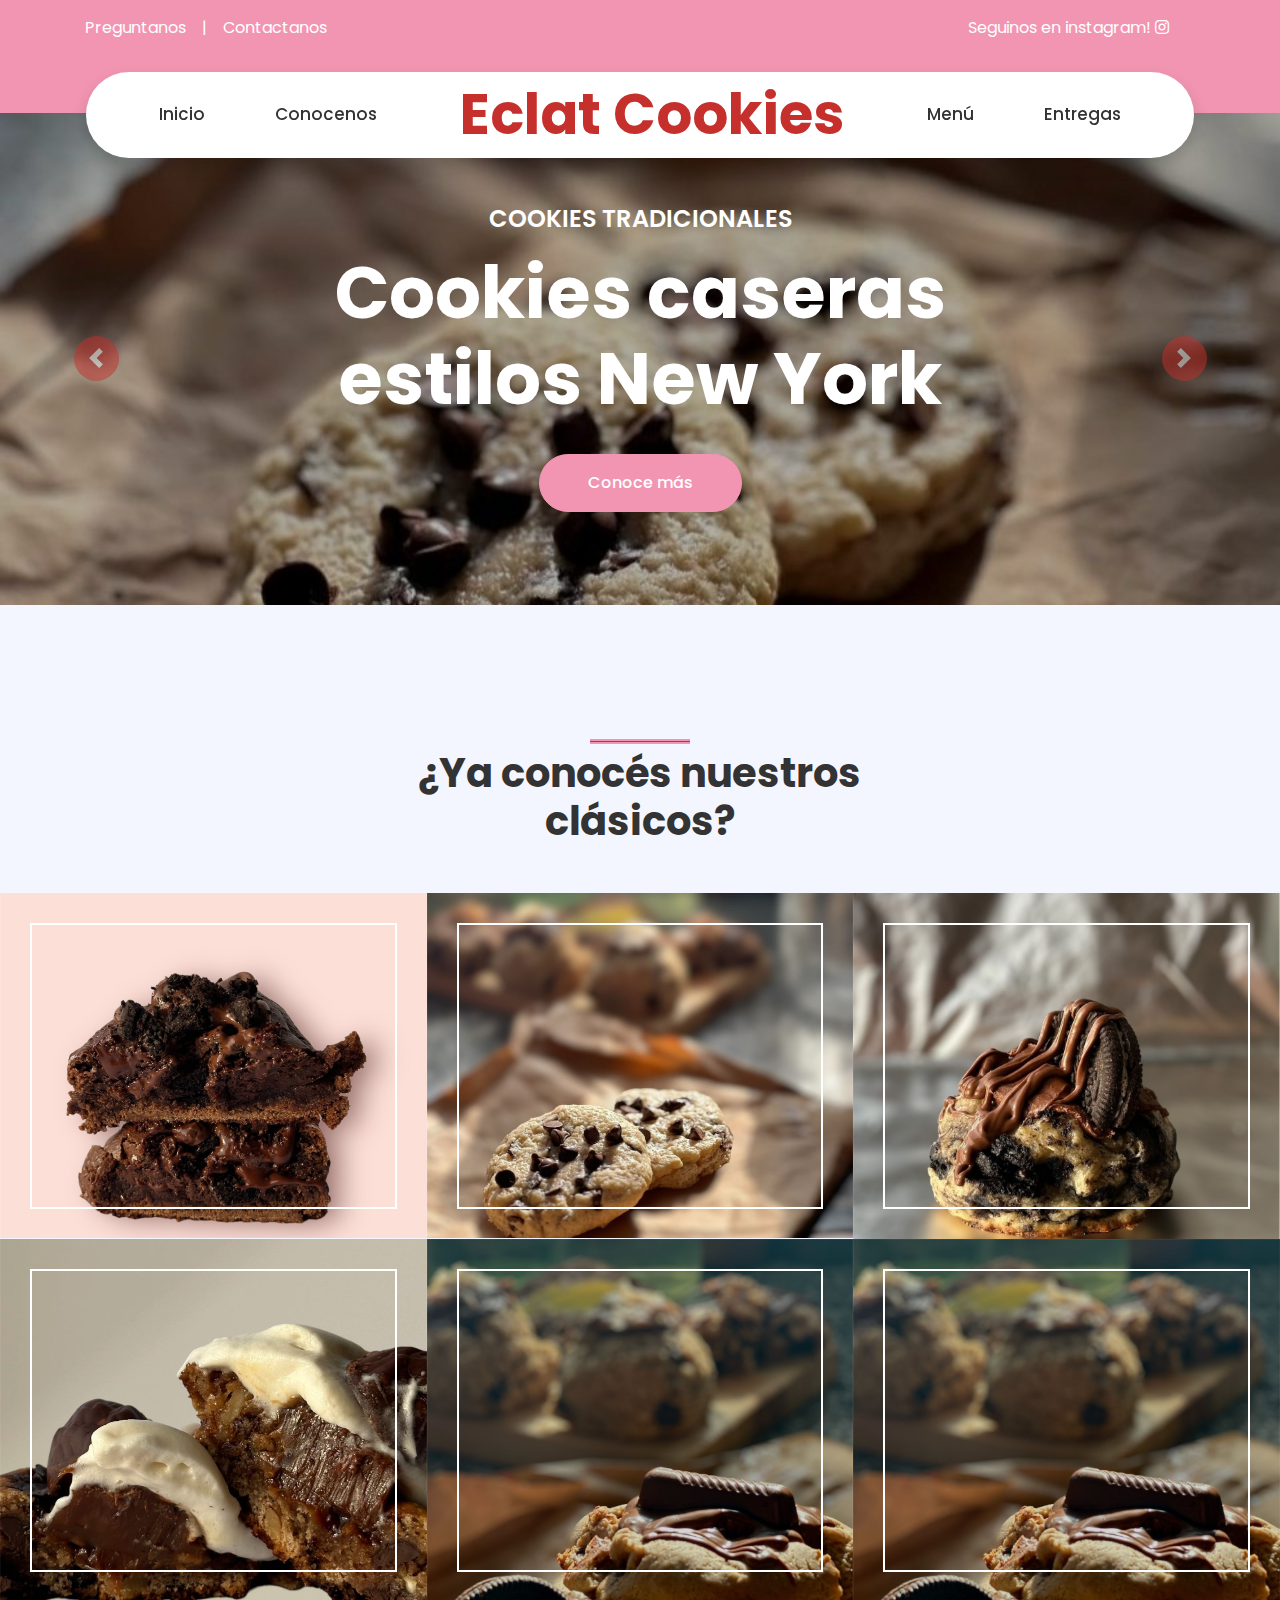
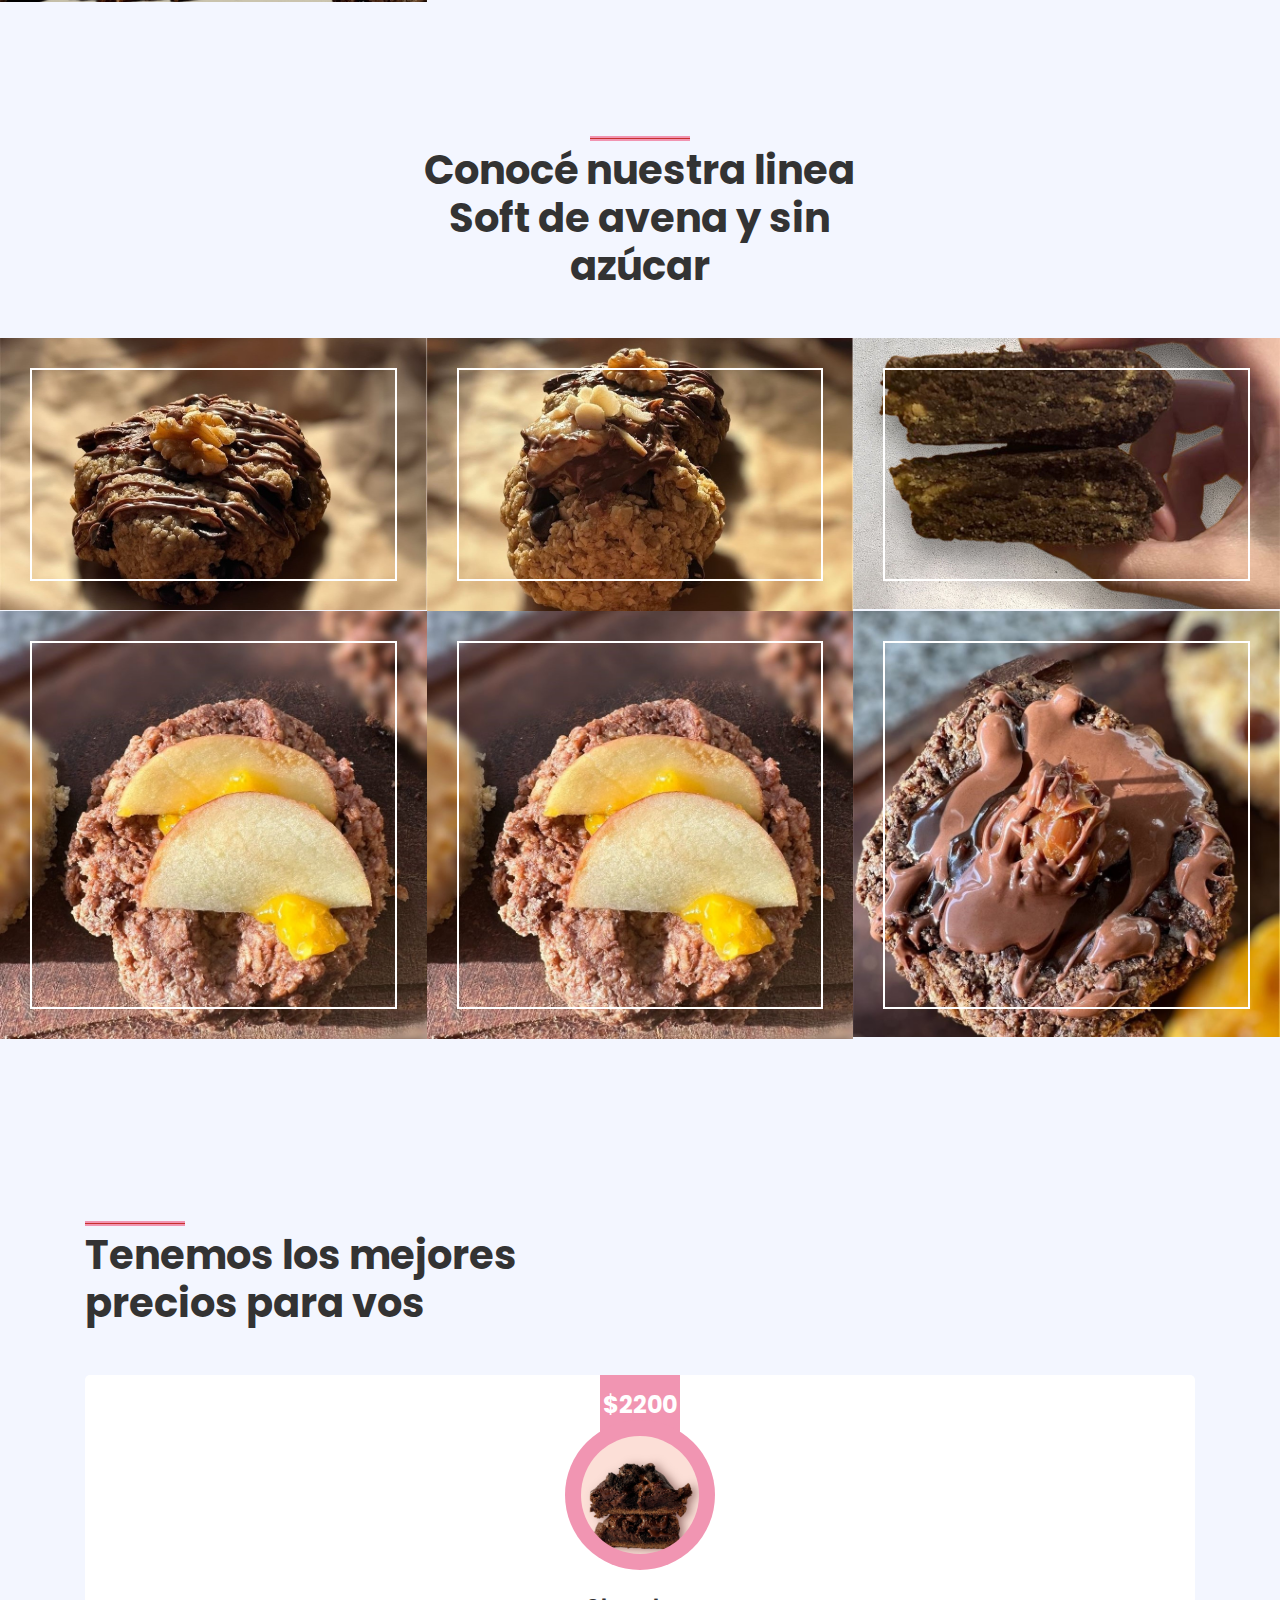
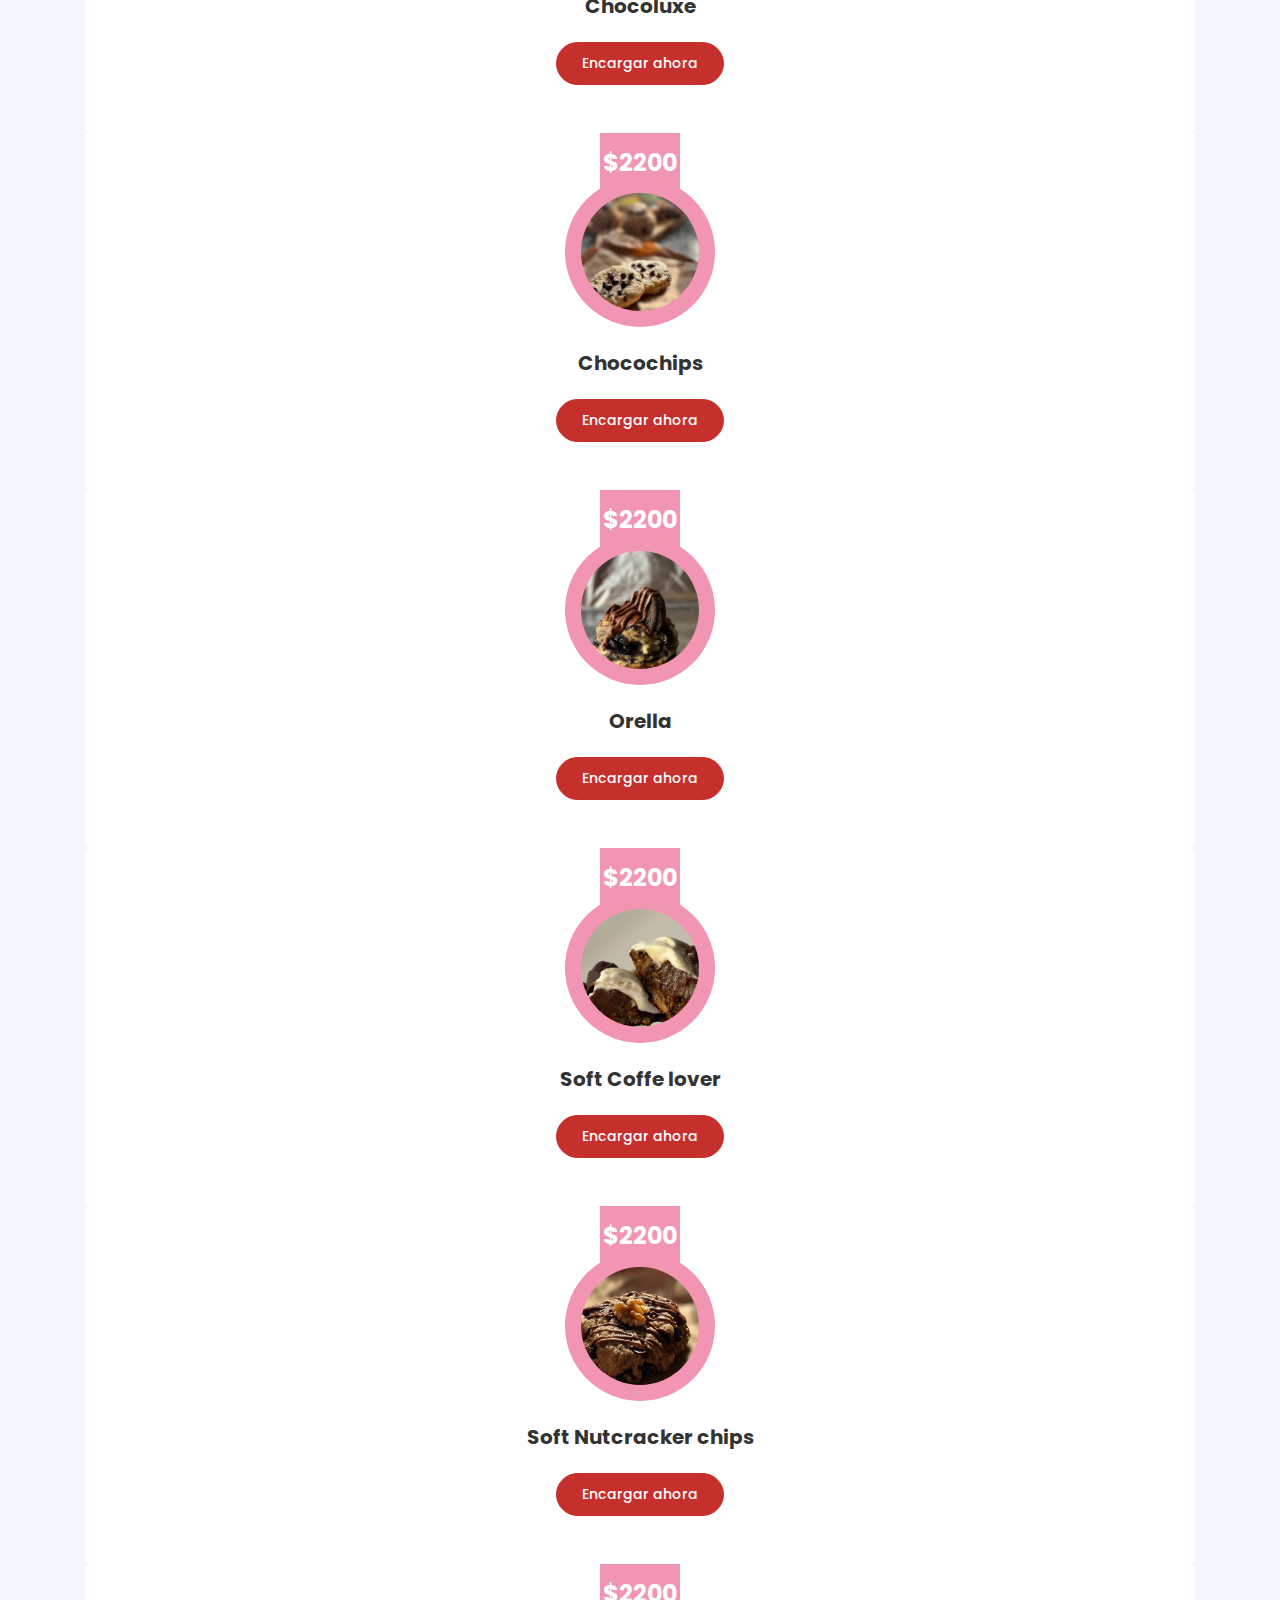
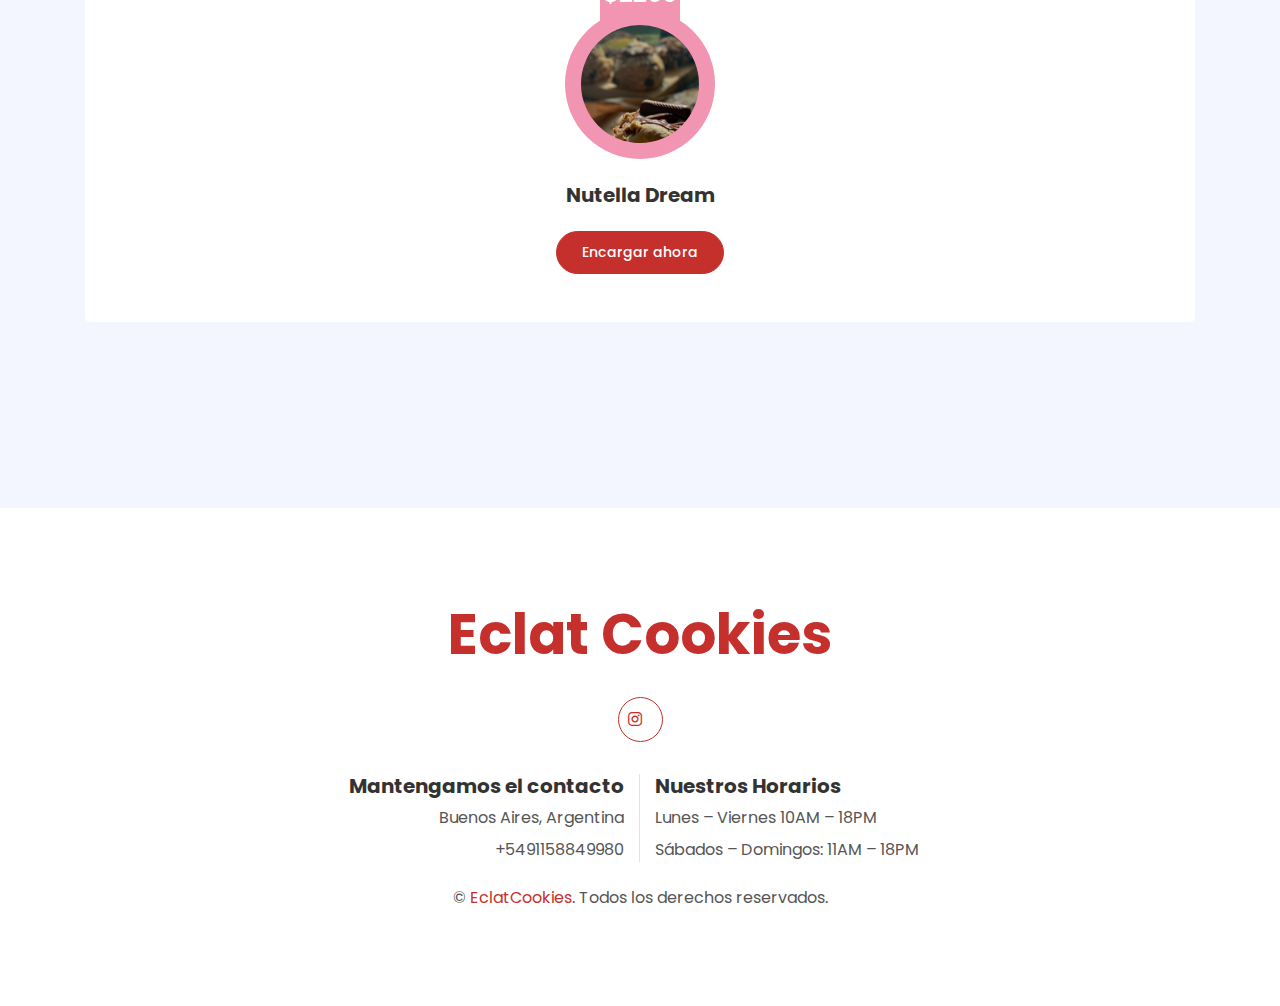
==== commit 2bdc924f: "Merge pull request #1 from ReyMga/styleChanges" ====
--- a/index.html
+++ b/index.html
@@ -40,7 +40,7 @@
                 </div>
                 <div class="col-md-6 text-center text-lg-right">
                     <div class="d-inline-flex align-items-center">
-                        <a class="text-white px-3" href="">
+                        <a class="text-white px-3" href="https://www.instagram.com/eclat_cookies?igsh=MW1ieTZ3bWhudjFuZg%3D%3D&utm_source=qr ">
                             <p>Seguinos en instagram! <i class="fab fa-instagram"></i></p>
                         </a>
                     </div>
@@ -71,7 +71,7 @@
                 </a>
                 <div class="navbar-nav mr-auto py-0">
                     <a href="menu.html" class="nav-item nav-link"> Menú </a>
-                    <a href="service.html" class="nav-item nav-link"> Entregas </a>
+                    <a href="entregas.html" class="nav-item nav-link"> Entregas </a>
                 </div>
             </div>
         </nav>
@@ -120,104 +120,65 @@
     <!-- Carousel End -->
 
 
-
-    <!-- Video Modal Start -->
-    <div class="modal fade" id="videoModal" tabindex="-1" role="dialog" aria-labelledby="exampleModalLabel" aria-hidden="true">
-        <div class="modal-dialog" role="document">
-            <div class="modal-content">
-                <div class="modal-body">
-                    <button type="button" class="close" data-dismiss="modal" aria-label="Close">
-                        <span aria-hidden="true">&times;</span>
-                    </button>        
-                    <!-- 16:9 aspect ratio -->
-                    <div class="embed-responsive embed-responsive-16by9">
-                        <iframe class="embed-responsive-item" src="" id="video"  allowscriptaccess="always" allow="autoplay"></iframe>
-                    </div>
-                </div>
-            </div>
-        </div>
-    </div>
-    <!-- Video Modal End -->
-
-
-    <!-- Sección clásicos -->
-    <div class="container-fluid py-5">
-        <div class="container py-5">
-            <div class="row">
-                <div class="col-lg-6">
-                    <h1 class="section-title position-relative mb-5">¿Ya conocés nuestros clásicos?</h1>
-                </div>
-                <div class="col-lg-6 mb-5 mb-lg-0 pb-5 pb-lg-0"></div>
-            </div>
-            <div class="row">
-                <div class="col-12">
-                    <div class="owl-carousel service-carousel">
-                        <div class="service-item">
-                            <div class="service-img mx-auto">
-                                <img class="rounded-circle w-100 h-100 bg-light p-3" src="img/service-1.jpg" style="object-fit: cover;">
-                            </div>
-                            <div class="position-relative text-center bg-light rounded p-4 pb-5" style="margin-top: -75px;">
-                                <h5 class="font-weight-semi-bold mt-5 mb-3 pt-5">Chocoluxe</h5>
-                                <p>Cookie Húmeda, rica y cargada de auténtico chocolate premium, esta galleta es un deleite para los sentidos.</p>
-                                <a href="./menu.html" class="border-bottom border-secondary text-decoration-none text-secondary">Conocé más acá</a>
-                            </div>
-                        </div>
-                        <div class="service-item">
-                            <div class="service-img mx-auto">
-                                <img class="rounded-circle w-100 h-100 bg-light p-3" src="img/service-2.jpg" style="object-fit: cover;">
-                            </div>
-                            <div class="position-relative text-center bg-light rounded p-4 pb-5" style="margin-top: -75px;">
-                                <h5 class="font-weight-semi-bold mt-5 mb-3 pt-5">Chocochips</h5>
-                                <p>¡Un clásico irresistible!Sumérgete en el placer de nuestras galletas caseras con chips de chocolate.</p>
-                                <a href="./menu.html" class="border-bottom border-secondary text-decoration-none text-secondary">Conocé más acá</a>
-                            </div>
-                        </div>
-                        <div class="service-item">
-                            <div class="service-img mx-auto">
-                                <img class="rounded-circle w-100 h-100 bg-light p-3" src="img/service-3.jpg" style="object-fit: cover;">
-                            </div>
-                            <div class="position-relative text-center bg-light rounded p-4 pb-5" style="margin-top: -75px;">
-                                <h5 class="font-weight-semi-bold mt-5 mb-3 pt-5">Orella</h5>
-                                <p>Orella ofrece en cada mordida una explosión de sabor irresistible, con la rica dulzura del chocolate complementada por el inconfundible gusto de las galletas Oreo. </p>
-                                <a href="./menu.html" class="border-bottom border-secondary text-decoration-none text-secondary">Conocé más acá</a>
-                            </div>
-                        </div>
-                        <div class="service-item">
-                            <div class="service-img mx-auto">
-                                <img class="rounded-circle w-100 h-100 bg-light p-3" src="img/service-4.jpg" style="object-fit: cover;">
-                            </div>
-                            <div class="position-relative text-center bg-light rounded p-4 pb-5" style="margin-top: -75px;">
-                                <h5 class="font-weight-semi-bold mt-5 mb-3 pt-5">Pistachiova</h5>
-                                <p>Cada galleta está cuidadosamente elaborada con pistacho  y manteca de alta calidad, ofreciendo un sabor delicadamente equilibrado.</p>
-                                <a href="./menu.html" class="border-bottom border-secondary text-decoration-none text-secondary">Conocé más acá</a>
-                            </div>
-                        </div>
-                        <div class="service-item">
-                            <div class="service-img mx-auto">
-                                <img class="rounded-circle w-100 h-100 bg-light p-3" src="img/service-5.jpg" style="object-fit: cover;">
-                            </div>
-                            <div class="position-relative text-center bg-light rounded p-4 pb-5" style="margin-top: -75px;">
-                                <h5 class="font-weight-semi-bold mt-5 mb-3 pt-5">Ruby Delight</h5>
-                                <p>Estas galletas combinan el distintivo color rojo profundo con el irresistible sabor a cacao y un toque de vainilla.</p>
-                                <a href="./menu.html" class="border-bottom border-secondary text-decoration-none text-secondary">Conocé más acá</a>
-                            </div>
-                        </div>
-                        <div class="service-item">
-                            <div class="service-img mx-auto">
-                                <img class="rounded-circle w-100 h-100 bg-light p-3" src="img/service-6.jpg" style="object-fit: cover;">
-                            </div>
-                            <div class="position-relative text-center bg-light rounded p-4 pb-5" style="margin-top: -75px;">
-                                <h5 class="font-weight-semi-bold mt-5 mb-3 pt-5">Nutella Dream</h5>
-                                <p>Hechas con los mejores ingredientes y mucho amor, nuestras galletas de Nutella son el acompañamiento perfecto para tu café o como un dulce capricho a cualquier hora del día.</p>
-                                <a href="./menu.html" class="border-bottom border-secondary text-decoration-none text-secondary">Conocé más acá</a>
-                            </div>
-                        </div>
-                    </div>
-                </div>
-            </div>
-        </div>
-    </div>
-    <!-- Sección clásicos-->
+    <!-- Sección tradicional -->
+    <div class="container-fluid my-5 py-5 px-0">
+        <div class="row justify-content-center m-0">
+            <div class="col-lg-5">
+                <h1 class="section-title position-relative text-center mb-5">¿Ya conocés nuestros clásicos?</h1>
+            </div>
+        </div>
+        <div class="row m-0 portfolio-container">
+            <div class="col-lg-4 col-md-6 p-0 portfolio-item ">
+                <div class="position-relative picture overflow-hidden">
+                    <img class="img-fluid picture w-100" src="img/service-1.jpg" alt="">
+                    <a class="portfolio-btn" href="img/service-1.jpg" data-lightbox="portfolio">
+                        Chocoluxe
+                    </a>
+                </div>
+            </div>
+            <div class="col-lg-4 col-md-6 p-0 portfolio-item">
+                <div class="position-relative picture overflow-hidden">
+                    <img class="img-fluid  picture w-100" src="img/service-2.jpg" alt="">
+                    <a class="portfolio-btn" href="img/service-2.jpg" data-lightbox="portfolio">
+                        Chocochips
+                    </a>
+                </div>
+            </div>
+            <div class="col-lg-4 col-md-6 p-0 portfolio-item">
+                <div class="position-relative picture overflow-hidden">
+                    <img class="img-fluid w-100" src="img/service-3.jpg" alt="">
+                    <a class="portfolio-btn" href="img/service-3.jpg" data-lightbox="portfolio">
+                        Orella
+                    </a>
+                </div>
+            </div>
+            <div class="col-lg-4 col-md-6 p-0 portfolio-item">
+                <div class="position-relative picture overflow-hidden">
+                    <img class="img-fluid w-100" src="img/service-4.jpg" alt="">
+                    <a class="portfolio-btn" href="img/service-4.jpg" data-lightbox="portfolio">
+                        Soft Coffe lover
+                    </a>
+                </div>
+            </div>
+            <div class="col-lg-4 col-md-6 p-0 portfolio-item">
+                <div class="position-relative  picture overflow-hidden">
+                    <img class="img-fluid w-100" src="img/service-5.jpg" alt="">
+                    <a class="portfolio-btn" href="img/service-5.jpg" data-lightbox="portfolio">
+                        Nutella Dream
+                    </a>
+                </div>
+            </div>
+            <div class="col-lg-4 col-md-6 p-0 portfolio-item">
+                <div class="position-relative picture overflow-hidden">
+                    <img class="img-fluid w-100" src="img/service-5.jpg" alt="">
+                    <a class="portfolio-btn" href="img/service-5.jpg" data-lightbox="portfolio">
+                        Ruby Delight
+                    </a>
+                </div>
+            </div>
+        </div>
+    </div>
+    <!-- Sección tradicional-->
 
 
     <!-- Sección soft -->
@@ -230,49 +191,49 @@
         <div class="row m-0 portfolio-container">
             <div class="col-lg-4 col-md-6 p-0 portfolio-item">
                 <div class="position-relative overflow-hidden">
-                    <img class="img-fluid w-100" src="img/portfolio-1.jpg" alt="">
-                    <a class="portfolio-btn" href="img/portfolio-1.jpg" data-lightbox="portfolio">
-                        <i class="fa fa-plus text-primary" style="font-size: 60px;"></i>
-                    </a>
-                </div>
-            </div>
-            <div class="col-lg-4 col-md-6 p-0 portfolio-item">
-                <div class="position-relative overflow-hidden">
-                    <img class="img-fluid w-100" src="img/portfolio-2.jpg" alt="">
-                    <a class="portfolio-btn" href="img/portfolio-2.jpg" data-lightbox="portfolio">
-                        <i class="fa fa-plus text-primary" style="font-size: 60px;"></i>
-                    </a>
-                </div>
-            </div>
-            <div class="col-lg-4 col-md-6 p-0 portfolio-item">
-                <div class="position-relative overflow-hidden">
-                    <img class="img-fluid w-100" src="img/portfolio-3.jpg" alt="">
-                    <a class="portfolio-btn" href="img/portfolio-3.jpg" data-lightbox="portfolio">
-                        <i class="fa fa-plus text-primary" style="font-size: 60px;"></i>
-                    </a>
-                </div>
-            </div>
-            <div class="col-lg-4 col-md-6 p-0 portfolio-item">
-                <div class="position-relative overflow-hidden">
-                    <img class="img-fluid w-100" src="img/portfolio-4.jpg" alt="">
-                    <a class="portfolio-btn" href="img/portfolio-4.jpg" data-lightbox="portfolio">
-                        <i class="fa fa-plus text-primary" style="font-size: 60px;"></i>
-                    </a>
-                </div>
-            </div>
-            <div class="col-lg-4 col-md-6 p-0 portfolio-item">
-                <div class="position-relative overflow-hidden">
-                    <img class="img-fluid w-100" src="img/portfolio-5.jpg" alt="">
-                    <a class="portfolio-btn" href="img/portfolio-5.jpg" data-lightbox="portfolio">
-                        <i class="fa fa-plus text-primary" style="font-size: 60px;"></i>
-                    </a>
-                </div>
-            </div>
-            <div class="col-lg-4 col-md-6 p-0 portfolio-item">
-                <div class="position-relative overflow-hidden">
-                    <img class="img-fluid w-100" src="img/portfolio-6.jpg" alt="">
-                    <a class="portfolio-btn" href="img/portfolio-6.jpg" data-lightbox="portfolio">
-                        <i class="fa fa-plus text-primary" style="font-size: 60px;"></i>
+                    <img class="img-fluid w-100" src="img/service-11.jpg" alt="">
+                    <a class="portfolio-btn" href="img/service-11.jpg" data-lightbox="portfolio">
+                        Soft Nutcracker chips
+                    </a>
+                </div>
+            </div>
+            <div class="col-lg-4 col-md-6 p-0 portfolio-item">
+                <div class="position-relative overflow-hidden">
+                    <img class="img-fluid w-100" src="img/service-12.jpg" alt="">
+                    <a class="portfolio-btn" href="img/service-12.jpg" data-lightbox="portfolio">
+                        Soft Banana Crunch
+                    </a>
+                </div>
+            </div>
+            <div class="col-lg-4 col-md-6 p-0 portfolio-item">
+                <div class="position-relative overflow-hidden">
+                    <img class="img-fluid w-100" src="img/service-13.jpg" alt="">
+                    <a class="portfolio-btn" href="img/service-13.jpg" data-lightbox="portfolio">
+                        Soft Chocoluxe
+                    </a>
+                </div>
+            </div>
+            <div class="col-lg-4 col-md-6 p-0 portfolio-item">
+                <div class="position-relative overflow-hidden">
+                    <img class="img-fluid w-100" src="img/service-15.jpg" alt="">
+                    <a class="portfolio-btn" href="img/service-15.jpg" data-lightbox="portfolio">
+                        Soft Vainilla
+                    </a>
+                </div>
+            </div>
+            <div class="col-lg-4 col-md-6 p-0 portfolio-item">
+                <div class="position-relative overflow-hidden">
+                    <img class="img-fluid w-100" src="img/service-15.jpg" alt="">
+                    <a class="portfolio-btn" href="img/service-15.jpg" data-lightbox="portfolio">
+                        Soft Apple Cinnamon
+                    </a>
+                </div>
+            </div>
+            <div class="col-lg-4 col-md-6 p-0 portfolio-item">
+                <div class="position-relative overflow-hidden">
+                    <img class="img-fluid w-100" src="img/service-16.jpg" alt="">
+                    <a class="portfolio-btn" href="img/service-16.jpg" data-lightbox="portfolio">
+                        Soft Peanut Crunch
                     </a>
                 </div>
             </div>
@@ -298,7 +259,7 @@
                                 <h4 class="font-weight-bold text-white mb-0">$2200</h4>
                             </div>
                             <div class="position-relative bg-primary rounded-circle mt-n3 mb-4 p-3" style="width: 150px; height: 150px;">
-                                <img class="rounded-circle w-100 h-100" src="img/Dark.png" style="object-fit: cover;">
+                                <img class="rounded-circle w-100 h-100" src="img/service-1.jpg" style="object-fit: cover;">
                             </div>
                             <h5 class="font-weight-bold mb-4">Chocoluxe</h5>
                             <a href="https://wa.me/541158849980?text=Hola%20Eclat%20cookies!%20me%20encantar%C3%ADa%20hacer%20un%20pedido" class="btn btn-sm btn-secondary">Encargar ahora</a>
@@ -308,7 +269,7 @@
                                 <h4 class="font-weight-bold text-white mb-0">$2200</h4>
                             </div>
                             <div class="position-relative bg-primary rounded-circle mt-n3 mb-4 p-3" style="width: 150px; height: 150px;">
-                                <img class="rounded-circle w-100 h-100" src="img/Chips.png" style="object-fit: cover;">
+                                <img class="rounded-circle w-100 h-100" src="img/service-2.jpg" style="object-fit: cover;">
                             </div>
                             <h5 class="font-weight-bold mb-4">Chocochips</h5>
                             <a href="https://wa.me/541158849980?text=Hola%20Eclat%20cookies!%20me%20encantar%C3%ADa%20hacer%20un%20pedido" class="btn btn-sm btn-secondary">Encargar ahora</a>
@@ -330,7 +291,17 @@
                             <div class="position-relative bg-primary rounded-circle mt-n3 mb-4 p-3" style="width: 150px; height: 150px;">
                                 <img class="rounded-circle w-100 h-100" src="img/service-4.jpg" style="object-fit: cover;">
                             </div>
-                            <h5 class="font-weight-bold mb-4">Pistachiova</h5>
+                            <h5 class="font-weight-bold mb-4">Soft Coffe lover</h5>
+                            <a href="https://wa.me/541158849980?text=Hola%20Eclat%20cookies!%20me%20encantar%C3%ADa%20hacer%20un%20pedido" class="btn btn-sm btn-secondary">Encargar ahora</a>
+                        </div>
+                        <div class="product-item d-flex flex-column align-items-center text-center bg-light rounded py-5 px-3">
+                            <div class="bg-primary mt-n5 py-3" style="width: 80px;">
+                                <h4 class="font-weight-bold text-white mb-0">$2200</h4>
+                            </div>
+                            <div class="position-relative bg-primary rounded-circle mt-n3 mb-4 p-3" style="width: 150px; height: 150px;">
+                                <img class="rounded-circle w-100 h-100" src="img/service-11.jpg" style="object-fit: cover;">
+                            </div>
+                            <h5 class="font-weight-bold mb-4">Soft Nutcracker chips</h5>
                             <a href="https://wa.me/541158849980?text=Hola%20Eclat%20cookies!%20me%20encantar%C3%ADa%20hacer%20un%20pedido" class="btn btn-sm btn-secondary">Encargar ahora</a>
                         </div>
                         <div class="product-item d-flex flex-column align-items-center text-center bg-light rounded py-5 px-3">
@@ -339,16 +310,6 @@
                             </div>
                             <div class="position-relative bg-primary rounded-circle mt-n3 mb-4 p-3" style="width: 150px; height: 150px;">
                                 <img class="rounded-circle w-100 h-100" src="img/service-5.jpg" style="object-fit: cover;">
-                            </div>
-                            <h5 class="font-weight-bold mb-4">Ruby Delight</h5>
-                            <a href="https://wa.me/541158849980?text=Hola%20Eclat%20cookies!%20me%20encantar%C3%ADa%20hacer%20un%20pedido" class="btn btn-sm btn-secondary">Encargar ahora</a>
-                        </div>
-                        <div class="product-item d-flex flex-column align-items-center text-center bg-light rounded py-5 px-3">
-                            <div class="bg-primary mt-n5 py-3" style="width: 80px;">
-                                <h4 class="font-weight-bold text-white mb-0">$2200</h4>
-                            </div>
-                            <div class="position-relative bg-primary rounded-circle mt-n3 mb-4 p-3" style="width: 150px; height: 150px;">
-                                <img class="rounded-circle w-100 h-100" src="img/service-6.jpg" style="object-fit: cover;">
                             </div>
                             <h5 class="font-weight-bold mb-4">Nutella Dream</h5>
                             <a href="https://wa.me/541158849980?text=Hola%20Eclat%20cookies!%20me%20encantar%C3%ADa%20hacer%20un%20pedido" class="btn btn-sm btn-secondary">Encargar ahora</a>
@@ -382,8 +343,8 @@
                         </div>
                         <div class="col-sm-6 text-center text-sm-left">
                             <h5 class="font-weight-bold mb-2"> Nuestros Horarios </h5>
-                            <p class="mb-2">Lunes – Viernes, 10AM – 8PM</p>
-                            <p class="mb-0">Sábados – Domingos: 11AM – 7PM</p>
+                            <p class="mb-2">Lunes – Viernes 10AM – 18PM</p>
+                            <p class="mb-0">Sábados – Domingos: 11AM – 18PM</p>
                         </div>
                     </div>
                 </div>
--- a/css/style.css
+++ b/css/style.css
@@ -5,6 +5,201 @@
  * Copyright 2011-2020 Twitter, Inc.
  * Licensed under MIT (https://github.com/twbs/bootstrap/blob/main/LICENSE)
  */
+ @import url('https://fonts.googleapis.com/css?family=Roboto');
+
+body{
+	font-family: 'Roboto', sans-serif;
+}
+* {
+	margin: 0;
+	padding: 0;
+}
+i {
+	margin-right: 10px;
+}
+.navbar-nav .nav-link {
+  color: #ffffff; /* Color de texto para enlaces normales (blanco en este caso) */
+}
+
+/*----------bootstrap-navbar-css------------*/
+.navbar-logo{
+	padding: 15px;
+	color: #fff;
+}
+.navbar-mainbg{
+	background-color: #8d2523;
+	padding: 0px;
+}
+#navbarSupportedContent{
+	overflow: hidden;
+	position: relative;
+}
+#navbarSupportedContent ul{
+	padding: 0px;
+	margin: 0px;
+}
+#navbarSupportedContent ul li a i{
+	margin-right: 10px;
+}
+#navbarSupportedContent li {
+	list-style-type: none;
+	float: left;
+}
+#navbarSupportedContent ul li a{
+	color: #cadad1;
+    text-decoration: none;
+    font-size: 24px;
+    display: block;
+    padding: 20px 20px;
+    padding-right: 40px;
+    transition-duration:0.6s;
+	transition-timing-function: cubic-bezier(0.68, -0.55, 0.265, 1.55);
+    position: relative;
+}
+#navbarSupportedContent>ul>li.active>a{
+	color: #cadad1;
+	background-color: transparent;
+	transition: all 0.7s;
+}
+.logohealthy{
+  width: 161px;
+  height: 158px;
+  /* margin-left: 394px; */
+  margin-top: -24px;
+}
+.logo-container {
+  display: flex;
+  justify-content: flex-end; /* Esto mueve el logo al extremo derecho */
+  width: 50%;
+}
+
+#navbarSupportedContent a:not(:only-child):after {
+	content: "\f105";
+	position: absolute;
+	right: 20px;
+	top: 10px;
+	font-size: 14px;
+	font-family: "Font Awesome 5 Free";
+	display: inline-block;
+	padding-right: 3px;
+	vertical-align: middle;
+	font-weight: 900;
+	transition: 0.5s;
+}
+#navbarSupportedContent .active>a:not(:only-child):after {
+	transform: rotate(90deg);
+}
+.hori-selector{
+	display:inline-block;
+	position:absolute;
+	height: 100%;
+	top: 0px;
+	left: 0px;
+	transition-duration:0.6s;
+	transition-timing-function: cubic-bezier(0.68, -0.55, 0.265, 1.55);
+	background-color: #a37d2b;
+	border-top-left-radius: 15px;
+	border-top-right-radius: 15px;
+	margin-top: 10px;
+}
+.hori-selector .right,
+.hori-selector .left{
+	position: absolute;
+	width: 25px;
+	height: 25px;
+	background-color: #fff;
+	bottom: 10px;
+}
+.hori-selector .right{
+	right: -25px;
+}
+.hori-selector .left{
+	left: -25px;
+}
+.hori-selector .right:before,
+.hori-selector .left:before{
+	content: '';
+    position: absolute;
+    width: 50px;
+    height: 50px;
+    border-radius: 50%;
+    background-color: #5161ce;
+}
+.hori-selector .right:before{
+	bottom: 0;
+    right: -25px;
+}
+.hori-selector .left:before{
+	bottom: 0;
+    left: -25px;
+}
+
+.navbar-nav-tab{
+  margin: auto!important;
+}
+
+.cookies{
+  width: 560px;
+}
+@media(min-width: 992px){
+	.navbar-expand-custom {
+	    -ms-flex-flow: row nowrap;
+	    flex-flow: row nowrap;
+	    -ms-flex-pack: start;
+	    justify-content: flex-start;
+	}
+	.navbar-expand-custom .navbar-nav {
+	    -ms-flex-direction: row;
+	    flex-direction: row;
+	}
+	.navbar-expand-custom .navbar-toggler {
+	    display: none;
+	}
+	.navbar-expand-custom .navbar-collapse {
+	    display: -ms-flexbox!important;
+	    display: flex!important;
+	    -ms-flex-preferred-size: auto;
+	    flex-basis: auto;
+	}
+
+}
+
+
+@media (max-width: 991px){
+	#navbarSupportedContent ul li a{
+		padding: 12px 30px;
+    font-size: 14px;
+	}
+	.hori-selector{
+		margin-top: 0px;
+		margin-left: 10px;
+		border-radius: 0;
+		border-top-left-radius: 25px;
+		border-bottom-left-radius: 25px;
+	}
+	.hori-selector .left,
+	.hori-selector .right{
+		right: 10px;
+	}
+	.hori-selector .left{
+		top: -25px;
+		left: auto;
+	}
+	.hori-selector .right{
+		bottom: -25px;
+	}
+	.hori-selector .left:before{
+		left: -25px;
+		top: -25px;
+	}
+	.hori-selector .right:before{
+		bottom: -25px;
+		left: -25px;
+	}
+  .logo-container{
+    display: none;
+  }
+}
  :root {
     --blue: #007bff;
     --indigo: #6610f2;
@@ -152,13 +347,13 @@
   }
   
   a {
-    color: #F195B2;
+    color: #C6302C;
     text-decoration: none;
     background-color: transparent;
   }
   
   a:hover {
-    color: #e85181;
+    color: #C6302C;
     text-decoration: underline;
   }
   
@@ -2928,7 +3123,7 @@
   }
   
   .btn-link:hover {
-    color: #e85181;
+    color: #52cf9f;
     text-decoration: underline;
   }
   
@@ -2984,10 +3179,13 @@
     opacity: 0;
   }
   
+
+
+@media (max-width: 768px) {
   .collapse:not(.show) {
-    display: none;
-  }
-  
+      display: block !important;
+  }
+}
   .collapsing {
     position: relative;
     height: 0;
@@ -4748,7 +4946,7 @@
   
   .page-link:hover {
     z-index: 2;
-    color: #e85181;
+    color: #52cf9f;
     text-decoration: none;
     background-color: #e9ecef;
     border-color: #dee2e6;
@@ -9435,6 +9633,13 @@
   .text-center {
     text-align: center !important;
   }
+
+  .importante{
+    max-width: 1033px;
+    /* width: 50%; */
+    margin: 0 auto;
+    text-align: center;
+  }
   
   @media (min-width: 576px) {
     .text-sm-left {
@@ -9529,7 +9734,7 @@
   }
   
   a.text-primary:hover, a.text-primary:focus {
-    color: #e85181 !important;
+    color: #52cf9f !important;
   }
   
   .text-secondary {
@@ -9810,17 +10015,26 @@
     background: rgba(0, 0, 0, 0.3);
     z-index: 1;
   }
-  
+
   .page-header {
     background: linear-gradient(rgba(0, 0, 0, 0.3), rgba(0, 0, 0, 0.3)), url(../img/header.jpg), no-repeat center center;
     background-size: cover;
   }
   .page-header-preguntanos {
-    background: linear-gradient(rgba(0, 0, 0, 0.3), rgba(0, 0, 0, 0.3)), url(../img/preguntanos.png), no-repeat center center;
+    background: linear-gradient(rgba(0, 0, 0, 0.3), rgba(0, 0, 0, 0.3)), url(../img/preguntanos.jpg), no-repeat center center;
     background-size: cover;
   }
   .page-header-menu {
     background: linear-gradient(rgba(0, 0, 0, 0.3), rgba(0, 0, 0, 0.3)), url(../img/menu.jpg), no-repeat center center;
+    background-size: cover;
+    margin-bottom: 0px!important;
+  }
+  .page-header-conocenos {
+    background: linear-gradient(rgba(0, 0, 0, 0.3), rgba(0, 0, 0, 0.3)), url(../img/conocenos.jpg), no-repeat center center;
+    background-size: cover;
+  }
+  .page-header-entregas {
+    background: linear-gradient(rgba(0, 0, 0, 0.3), rgba(0, 0, 0, 0.3)), url(../img/envios.jpg), no-repeat center center;
     background-size: cover;
   }
 
@@ -9968,8 +10182,19 @@
     border-radius: 60px;
     font-size: 30px;
   }
-  
-  .service-item .service-img {
+
+
+  .service-item-healthy{
+    background-color: green!important;
+  }
+
+  .portfolio-btn{
+    font-size: 24px;
+    font-weight: 400;
+    color: brown;
+  }
+  
+  .service-item-healthy .service-img-healthy {
     position: relative;
     width: 150px;
     height: 150px;
@@ -9980,7 +10205,42 @@
     z-index: 1;
   }
   
-  .service-item .service-img::before {
+  .service-item-healthy .service-img-healthy::before {
+    position: absolute;
+    content: "";
+    top: 15px;
+    right: 0;
+    bottom: -15px;
+    left: 0;
+    background: #54a265ba;
+    border-radius: 150px;
+    z-index: -1;
+  }
+  
+  .service-item-healthy .service-img-healthy img {
+    transition: 1s;
+  }
+  
+  .service-item-healthy:hover .service-img-healthy img {
+    transform: rotate(360deg);
+  }
+  
+  .service-item-tradicional .service-img-tradicional {
+    position: relative;
+    width: 150px;
+    height: 150px;
+    display: flex;
+    align-items: center;
+    justify-content: center;
+    border-radius: 150px;
+    z-index: 1;
+  }
+
+  .service-item-tradicional{
+    background-color: brown!important;
+  }
+  
+  .service-item-tradicional .service-img-tradicional::before {
     position: absolute;
     content: "";
     top: 15px;
@@ -9992,11 +10252,11 @@
     z-index: -1;
   }
   
-  .service-item .service-img img {
+  .service-item-tradicional .service-img-tradicional img {
     transition: 1s;
   }
   
-  .service-item:hover .service-img img {
+  .service-item-tradicional:hover .service-img-tradicional img {
     transform: rotate(360deg);
   }
   
@@ -10102,6 +10362,108 @@
     z-index: 1;
     transition: .5s;
   }
+
+  /* Estilos para dispositivos móviles */
+@media (max-width: 576px) {
+  .page-header-menu {
+      margin-bottom: 50px;
+  }
+
+  .page-header-menu h1 {
+      font-size: 2rem;
+  }
+
+  .navbar-nav {
+      flex-direction: column;
+      text-align: center;
+  }
+
+  .navbar-nav .nav-item {
+      margin-bottom: 10px;
+  }
+
+  .navbar-nav .hori-selector {
+      display: none;
+  }
+
+  .service-item-tradicional, .service-item-healthy {
+      margin-bottom: 30px;
+  }
+
+  .service-img-tradicional img, .service-img-healthy img {
+      width: 80%;
+      height: auto;
+  }
+
+  .service-item-tradicional .bg-light, .service-item-healthy .bg-light {
+      margin-top: 0;
+  }
+}
+
+/* Estilos para tablets */
+@media (min-width: 577px) and (max-width: 768px) {
+  .page-header-menu {
+      margin-bottom: 70px;
+  }
+
+  .page-header-menu h1 {
+      font-size: 2.5rem;
+  }
+
+  .navbar-nav {
+      flex-direction: row;
+  }
+
+  .navbar-nav .nav-item {
+      margin: 0 10px;
+  }
+
+  .service-item-tradicional, .service-item-healthy {
+      margin-bottom: 20px;
+  }
+
+  .service-img-tradicional img, .service-img-healthy img {
+      width: 100%;
+      height: auto;
+  }
+
+  .service-item-tradicional .bg-light, .service-item-healthy .bg-light {
+      margin-top: -50px;
+  }
+}
+
+/* Estilos para desktops */
+@media (min-width: 769px) {
+  .page-header-menu {
+      margin-bottom: 90px;
+  }
+
+  .page-header-menu h1 {
+      font-size: 3rem;
+  }
+
+  .navbar-nav {
+      flex-direction: row;
+  }
+
+  .navbar-nav .nav-item {
+      margin: 0 20px;
+  }
+
+  .service-item-tradicional, .service-item-healthy {
+      margin-bottom: 40px;
+  }
+
+  .service-img-tradicional img, .service-img-healthy img {
+      width: 100%;
+      height: auto;
+  }
+
+  .service-item-tradicional .bg-light, .service-item-healthy .bg-light {
+      margin-top: -75px;
+  }
+}
+
   
   .team:hover .team-social {
     left: 0;
@@ -10153,5 +10515,8 @@
     .footer .border-right {
       border-right: none !important;
     }
+    .section-title{
+      width: auto;
+    }
   }
   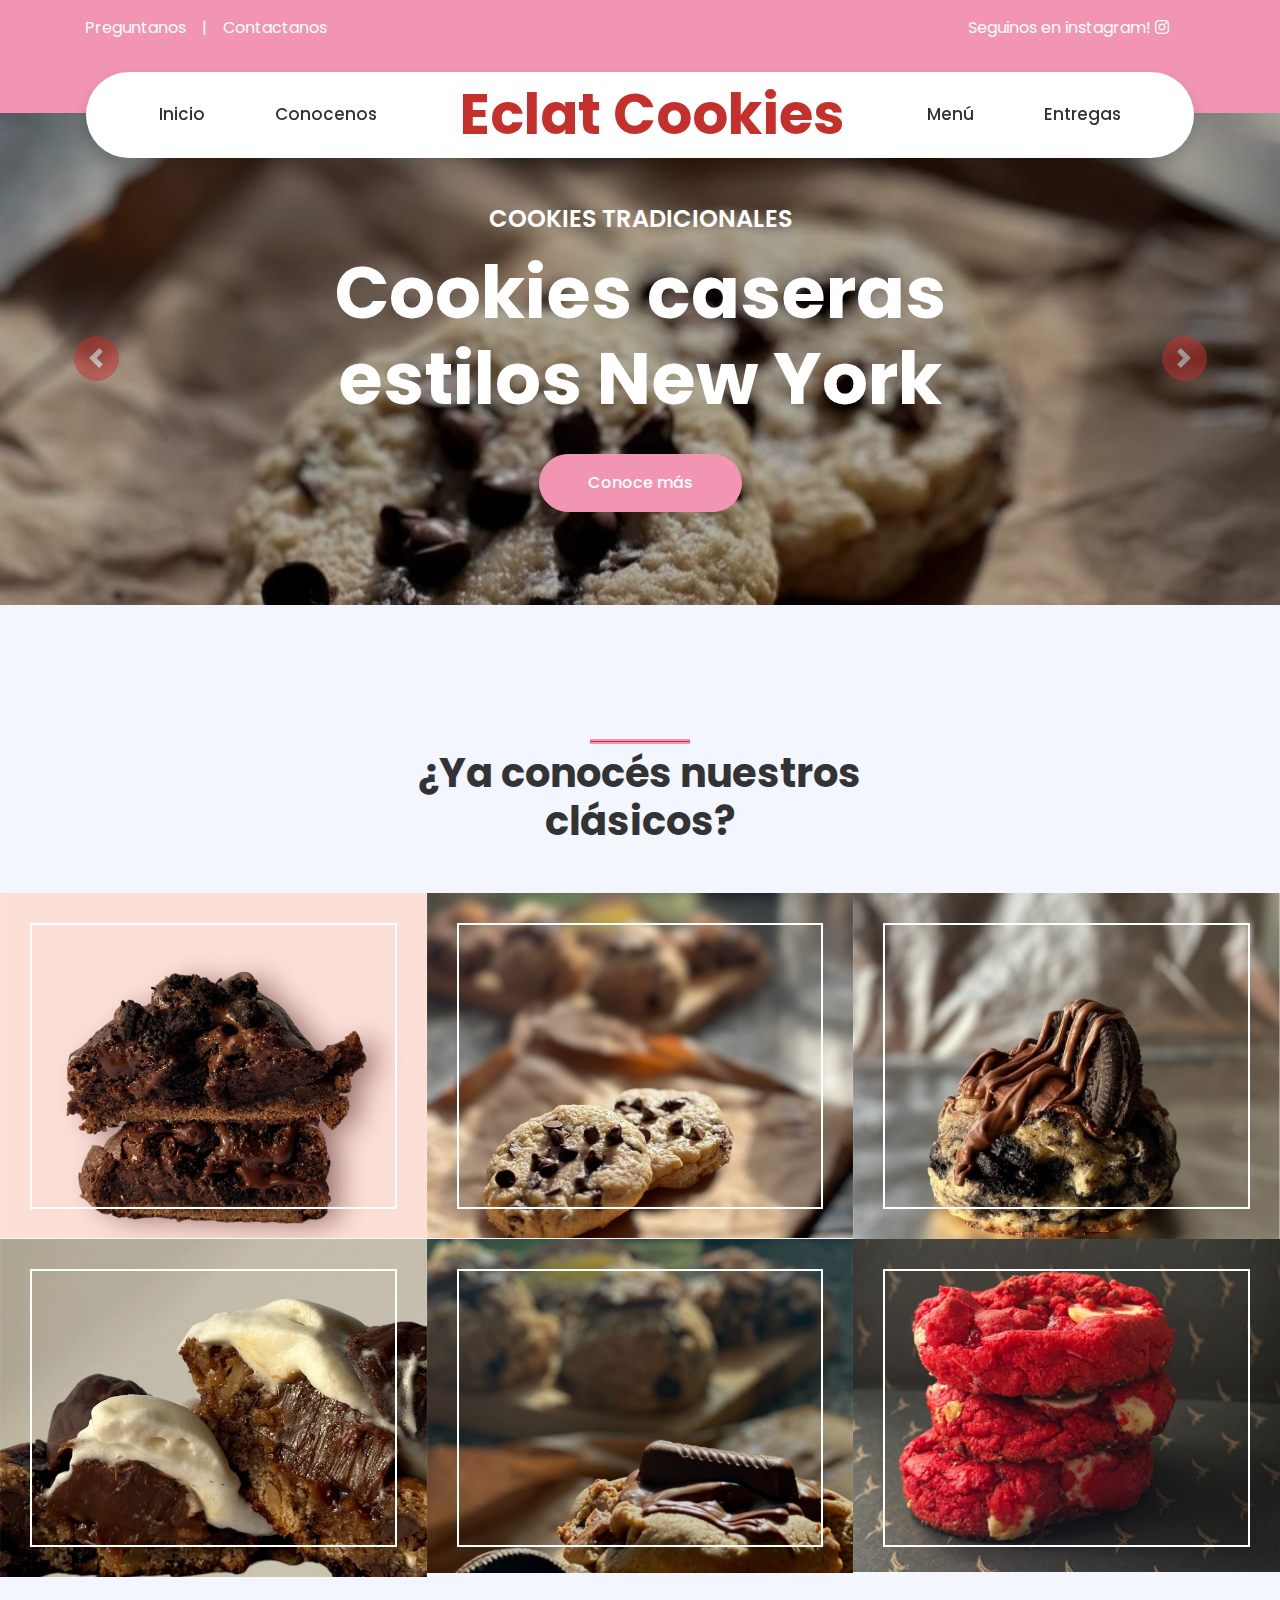
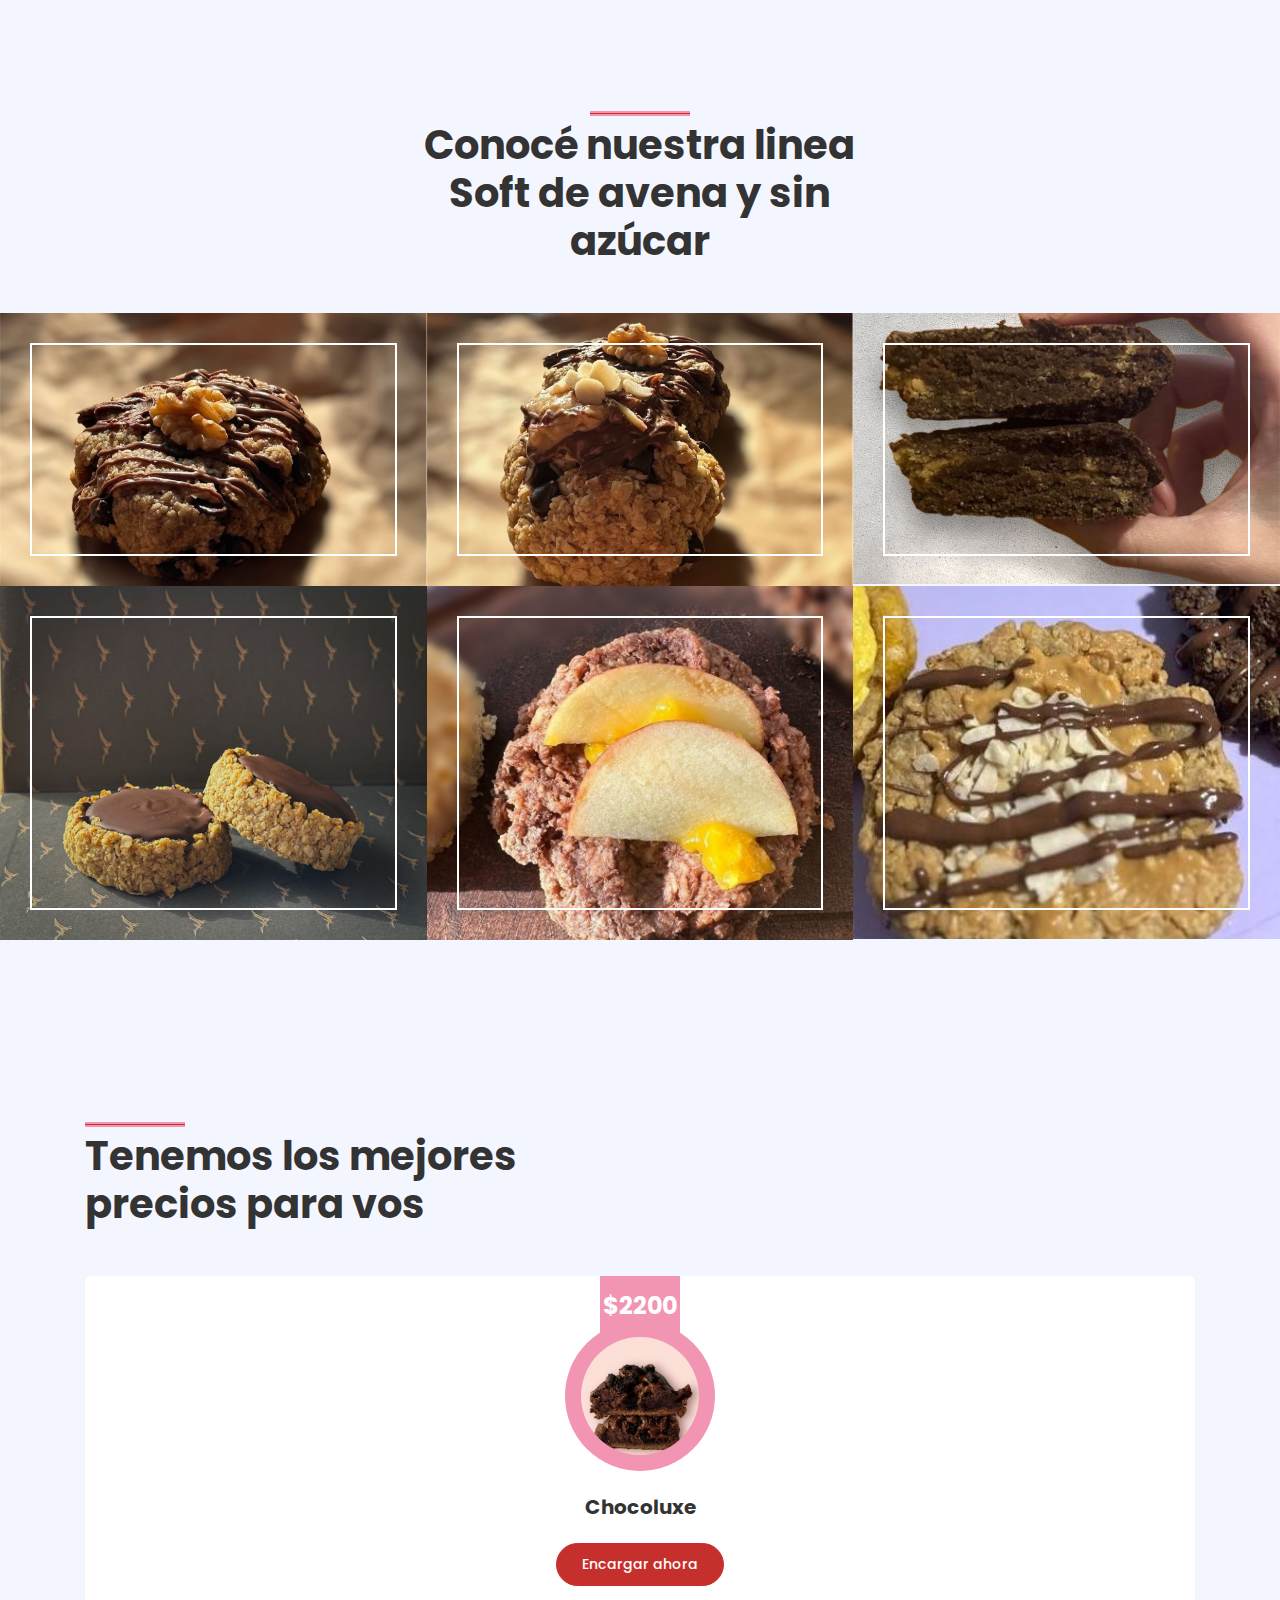
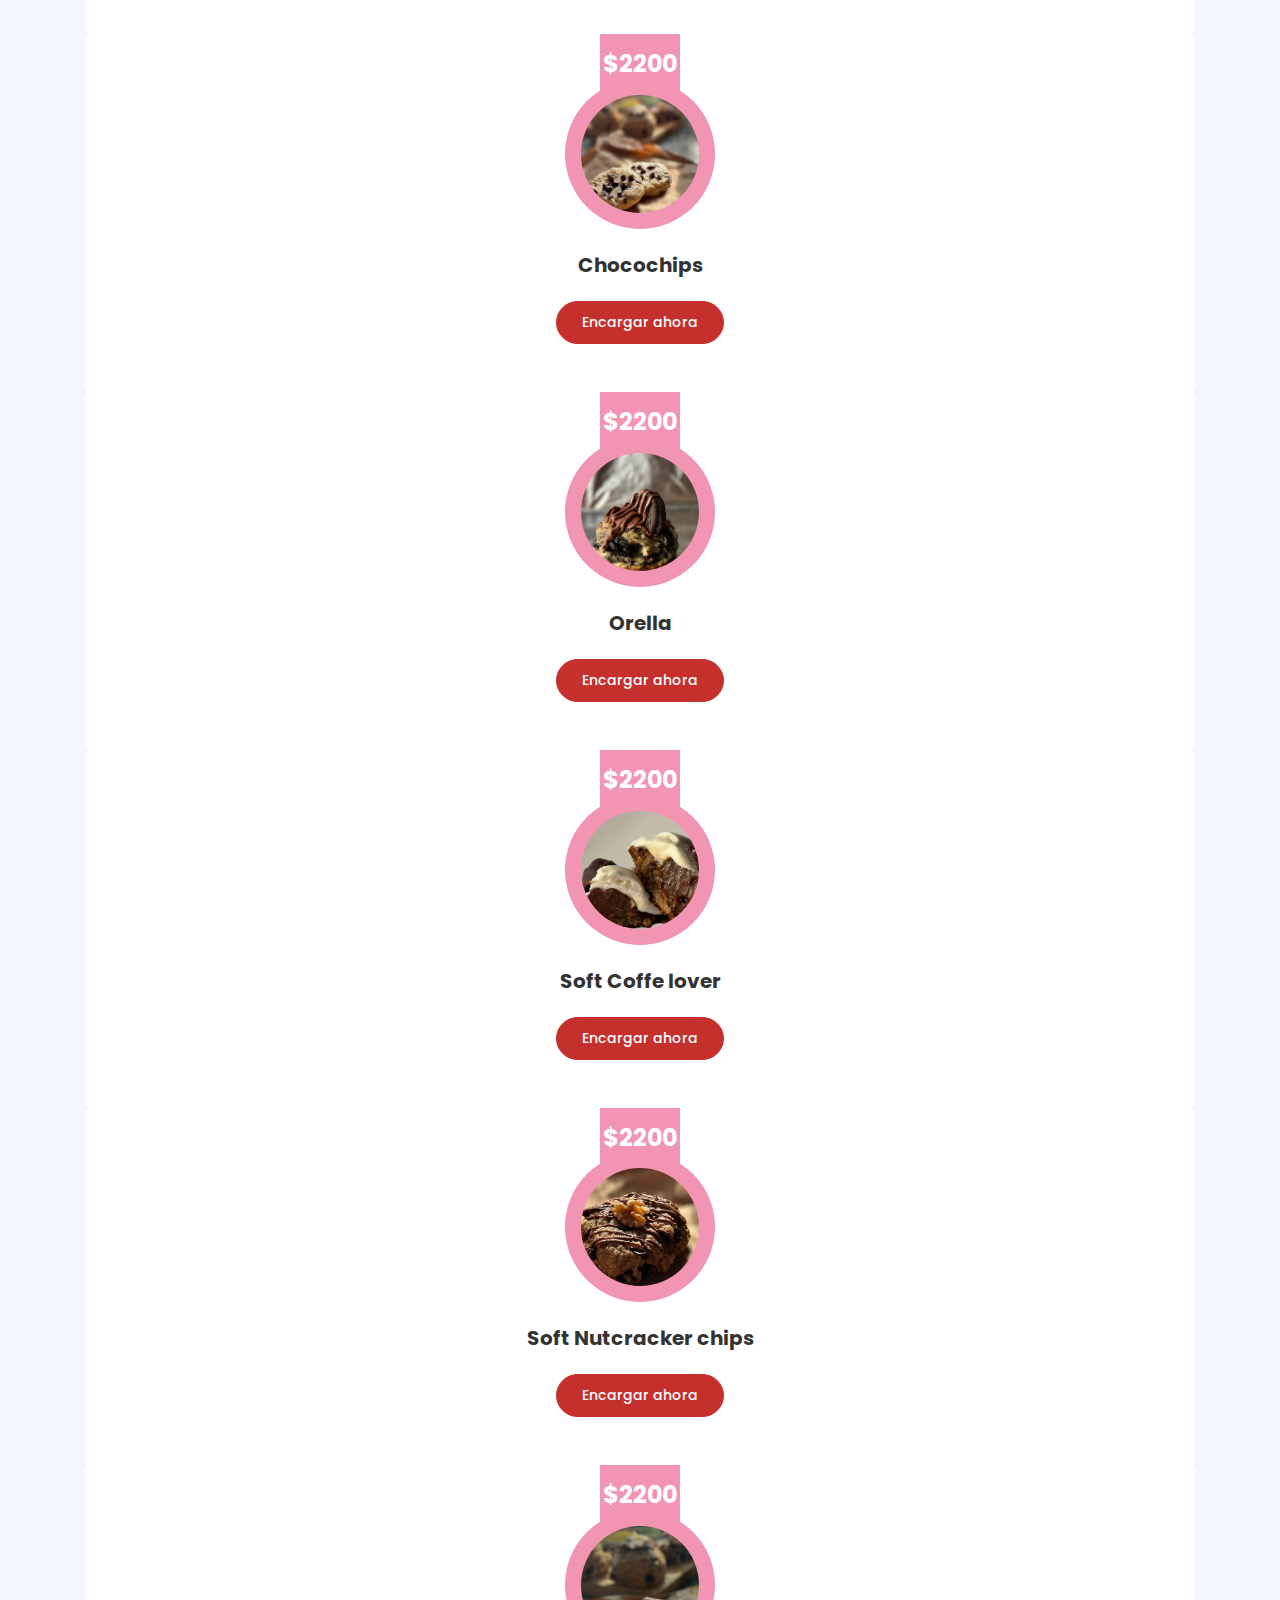
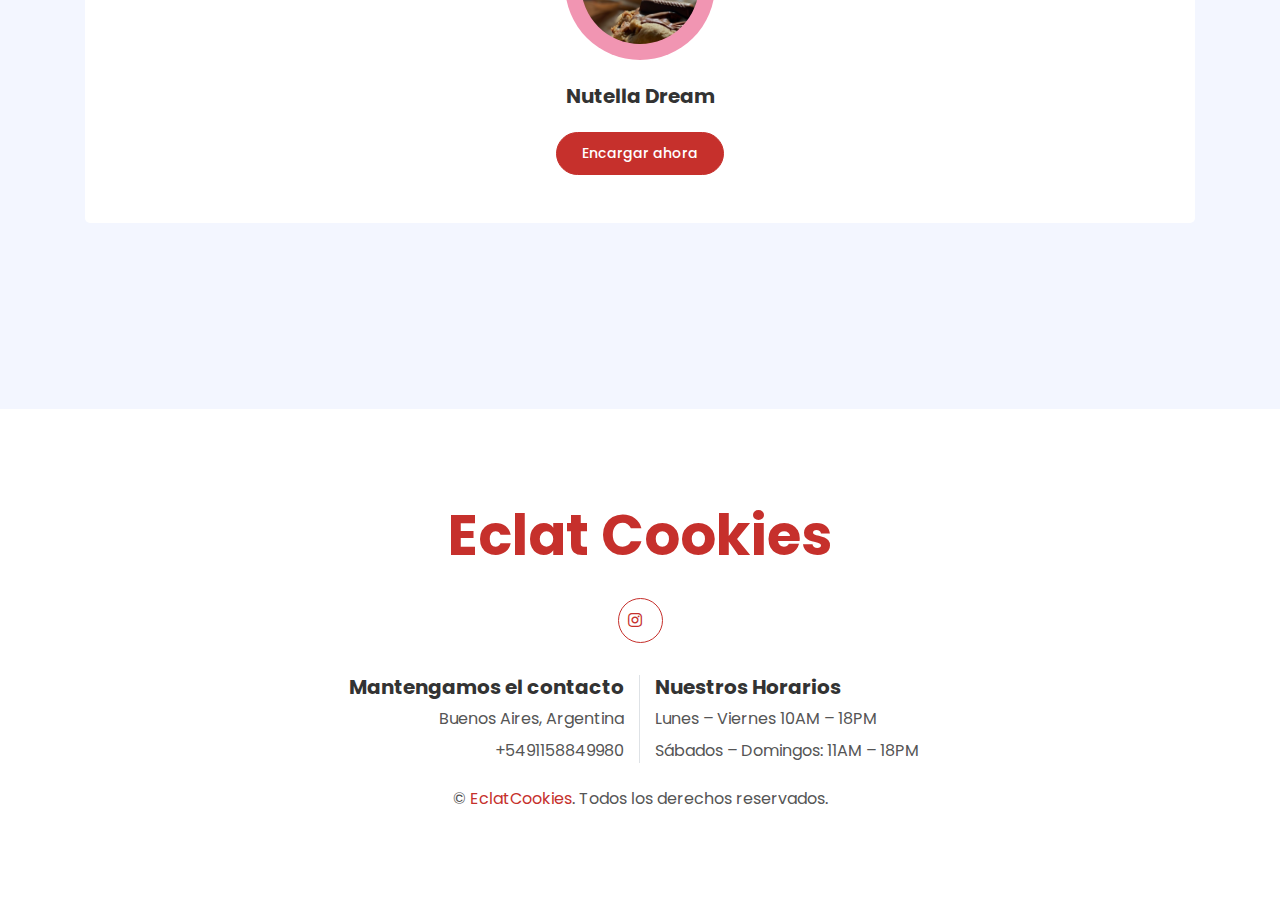
==== commit 9439d6f9: "update changes" ====
--- a/index.html
+++ b/index.html
@@ -22,8 +22,14 @@
     <link href="lib/owlcarousel/assets/owl.carousel.min.css" rel="stylesheet">
     <link href="lib/lightbox/css/lightbox.min.css" rel="stylesheet">
 
+    <!-- Bootstrap CSS -->
+    <link href="https://stackpath.bootstrapcdn.com/bootstrap/4.4.1/css/bootstrap.min.css" rel="stylesheet">
+
     <!-- Customized Bootstrap Stylesheet -->
     <link href="css/style.css" rel="stylesheet">
+    <!-- js -->
+    <link href="menu.js" rel="stylesheet">
+
 </head>
 
 <body>
@@ -51,8 +57,8 @@
     <!-- Topbar End -->
 
 
- <!-- Navbar Start -->
- <div class="container-fluid position-relative nav-bar p-0">
+  <!-- Navbar Start -->
+  <div class="container-fluid position-relative nav-bar p-0">
     <div class="container-lg position-relative p-0 px-lg-3" style="z-index: 9;">
         <nav class="navbar navbar-expand-lg bg-white navbar-light shadow p-lg-0">
             <a href="index.html" class="navbar-brand d-block d-lg-none">
@@ -130,8 +136,8 @@
         <div class="row m-0 portfolio-container">
             <div class="col-lg-4 col-md-6 p-0 portfolio-item ">
                 <div class="position-relative picture overflow-hidden">
-                    <img class="img-fluid picture w-100" src="img/service-1.jpg" alt="">
-                    <a class="portfolio-btn" href="img/service-1.jpg" data-lightbox="portfolio">
+                   <img class="img-fluid picture w-100" src="img/service-1.jpg" alt="">
+                    <a class="portfolio-btn" data-lightbox="portfolio">
                         Chocoluxe
                     </a>
                 </div>
@@ -139,7 +145,7 @@
             <div class="col-lg-4 col-md-6 p-0 portfolio-item">
                 <div class="position-relative picture overflow-hidden">
                     <img class="img-fluid  picture w-100" src="img/service-2.jpg" alt="">
-                    <a class="portfolio-btn" href="img/service-2.jpg" data-lightbox="portfolio">
+                    <a class="portfolio-btn" data-lightbox="portfolio">
                         Chocochips
                     </a>
                 </div>
@@ -147,7 +153,7 @@
             <div class="col-lg-4 col-md-6 p-0 portfolio-item">
                 <div class="position-relative picture overflow-hidden">
                     <img class="img-fluid w-100" src="img/service-3.jpg" alt="">
-                    <a class="portfolio-btn" href="img/service-3.jpg" data-lightbox="portfolio">
+                    <a class="portfolio-btn" data-lightbox="portfolio">
                         Orella
                     </a>
                 </div>
@@ -155,7 +161,7 @@
             <div class="col-lg-4 col-md-6 p-0 portfolio-item">
                 <div class="position-relative picture overflow-hidden">
                     <img class="img-fluid w-100" src="img/service-4.jpg" alt="">
-                    <a class="portfolio-btn" href="img/service-4.jpg" data-lightbox="portfolio">
+                    <a class="portfolio-btn"  data-lightbox="portfolio">
                         Soft Coffe lover
                     </a>
                 </div>
@@ -163,15 +169,15 @@
             <div class="col-lg-4 col-md-6 p-0 portfolio-item">
                 <div class="position-relative  picture overflow-hidden">
                     <img class="img-fluid w-100" src="img/service-5.jpg" alt="">
-                    <a class="portfolio-btn" href="img/service-5.jpg" data-lightbox="portfolio">
+                    <a class="portfolio-btn" data-lightbox="portfolio">
                         Nutella Dream
                     </a>
                 </div>
             </div>
             <div class="col-lg-4 col-md-6 p-0 portfolio-item">
                 <div class="position-relative picture overflow-hidden">
-                    <img class="img-fluid w-100" src="img/service-5.jpg" alt="">
-                    <a class="portfolio-btn" href="img/service-5.jpg" data-lightbox="portfolio">
+                    <img class="img-fluid w-100" src="img/service-6.jpg" alt="">
+                    <a class="portfolio-btn" data-lightbox="portfolio">
                         Ruby Delight
                     </a>
                 </div>
@@ -192,7 +198,7 @@
             <div class="col-lg-4 col-md-6 p-0 portfolio-item">
                 <div class="position-relative overflow-hidden">
                     <img class="img-fluid w-100" src="img/service-11.jpg" alt="">
-                    <a class="portfolio-btn" href="img/service-11.jpg" data-lightbox="portfolio">
+                    <a class="portfolio-btn" data-lightbox="portfolio">
                         Soft Nutcracker chips
                     </a>
                 </div>
@@ -200,7 +206,7 @@
             <div class="col-lg-4 col-md-6 p-0 portfolio-item">
                 <div class="position-relative overflow-hidden">
                     <img class="img-fluid w-100" src="img/service-12.jpg" alt="">
-                    <a class="portfolio-btn" href="img/service-12.jpg" data-lightbox="portfolio">
+                    <a class="portfolio-btn" data-lightbox="portfolio">
                         Soft Banana Crunch
                     </a>
                 </div>
@@ -208,23 +214,23 @@
             <div class="col-lg-4 col-md-6 p-0 portfolio-item">
                 <div class="position-relative overflow-hidden">
                     <img class="img-fluid w-100" src="img/service-13.jpg" alt="">
-                    <a class="portfolio-btn" href="img/service-13.jpg" data-lightbox="portfolio">
+                    <a class="portfolio-btn"  data-lightbox="portfolio">
                         Soft Chocoluxe
                     </a>
                 </div>
             </div>
             <div class="col-lg-4 col-md-6 p-0 portfolio-item">
                 <div class="position-relative overflow-hidden">
+                    <img class="img-fluid w-100" src="img/service-14.jpg" alt="">
+                    <a class="portfolio-btn"  data-lightbox="portfolio">
+                        Soft Vainilla
+                    </a>
+                </div>
+            </div>
+            <div class="col-lg-4 col-md-6 p-0 portfolio-item">
+                <div class="position-relative overflow-hidden">
                     <img class="img-fluid w-100" src="img/service-15.jpg" alt="">
-                    <a class="portfolio-btn" href="img/service-15.jpg" data-lightbox="portfolio">
-                        Soft Vainilla
-                    </a>
-                </div>
-            </div>
-            <div class="col-lg-4 col-md-6 p-0 portfolio-item">
-                <div class="position-relative overflow-hidden">
-                    <img class="img-fluid w-100" src="img/service-15.jpg" alt="">
-                    <a class="portfolio-btn" href="img/service-15.jpg" data-lightbox="portfolio">
+                    <a class="portfolio-btn" data-lightbox="portfolio">
                         Soft Apple Cinnamon
                     </a>
                 </div>
@@ -232,7 +238,7 @@
             <div class="col-lg-4 col-md-6 p-0 portfolio-item">
                 <div class="position-relative overflow-hidden">
                     <img class="img-fluid w-100" src="img/service-16.jpg" alt="">
-                    <a class="portfolio-btn" href="img/service-16.jpg" data-lightbox="portfolio">
+                    <a class="portfolio-btn"  data-lightbox="portfolio">
                         Soft Peanut Crunch
                     </a>
                 </div>
@@ -368,15 +374,19 @@
     <script src="lib/easing/easing.min.js"></script>
     <script src="lib/waypoints/waypoints.min.js"></script>
     <script src="lib/owlcarousel/owl.carousel.min.js"></script>
-    <script src="lib/isotope/isotope.pkgd.min.js"></script>
-    <script src="lib/lightbox/js/lightbox.min.js"></script>
 
     <!-- Contact Javascript File -->
     <script src="mail/jqBootstrapValidation.min.js"></script>
     <script src="mail/contact.js"></script>
 
     <!-- Template Javascript -->
-    <script src="js/main.js"></script>
+    <script src="main.js"></script>
+    <script src="menu.js"></script>
+
+    <!-- Scripts de jQuery y Bootstrap al final del body -->
+    <script src="https://code.jquery.com/jquery-3.6.0.min.js"></script>
+    <script src="https://cdn.jsdelivr.net/npm/@popperjs/core@2.11.6/dist/umd/popper.min.js"></script>
+    <script src="https://stackpath.bootstrapcdn.com/bootstrap/5.3.0/js/bootstrap.min.js"></script>
 </body>
 
 </html>--- a/css/style.css
+++ b/css/style.css
@@ -166,10 +166,14 @@
 
 
 @media (max-width: 991px){
+  .w-100{
+    height: 254px!important;
+  }
 	#navbarSupportedContent ul li a{
 		padding: 12px 30px;
     font-size: 14px;
 	}
+
 	.hori-selector{
 		margin-top: 0px;
 		margin-left: 10px;
@@ -649,6 +653,7 @@
     .display-3 {
       font-size: calc(1.575rem + 3.9vw) ;
     }
+    
   }
   
   .display-4 {
@@ -3169,6 +3174,7 @@
     transition: opacity 0.15s linear;
   }
   
+  
   @media (prefers-reduced-motion: reduce) {
     .fade {
       transition: none;
@@ -3182,7 +3188,7 @@
 
 
 @media (max-width: 768px) {
-  .collapse:not(.show) {
+  .collapsecollapsecookie:not(.show) {
       display: block !important;
   }
 }
@@ -7609,6 +7615,7 @@
     .float-xl-none {
       float: none !important;
     }
+
   }
   
   .user-select-all {
@@ -10369,6 +10376,11 @@
       margin-bottom: 50px;
   }
 
+
+  .navbar-nav-tab{
+    display: flex!important;
+  }
+
   .page-header-menu h1 {
       font-size: 2rem;
   }
@@ -10398,6 +10410,12 @@
   .service-item-tradicional .bg-light, .service-item-healthy .bg-light {
       margin-top: 0;
   }
+
+  .pb-5,
+  .py-5 {
+    padding-bottom: 0rem !important;
+  }
+  
 }
 
 /* Estilos para tablets */
@@ -10463,8 +10481,6 @@
       margin-top: -75px;
   }
 }
-
-  
   .team:hover .team-social {
     left: 0;
   }
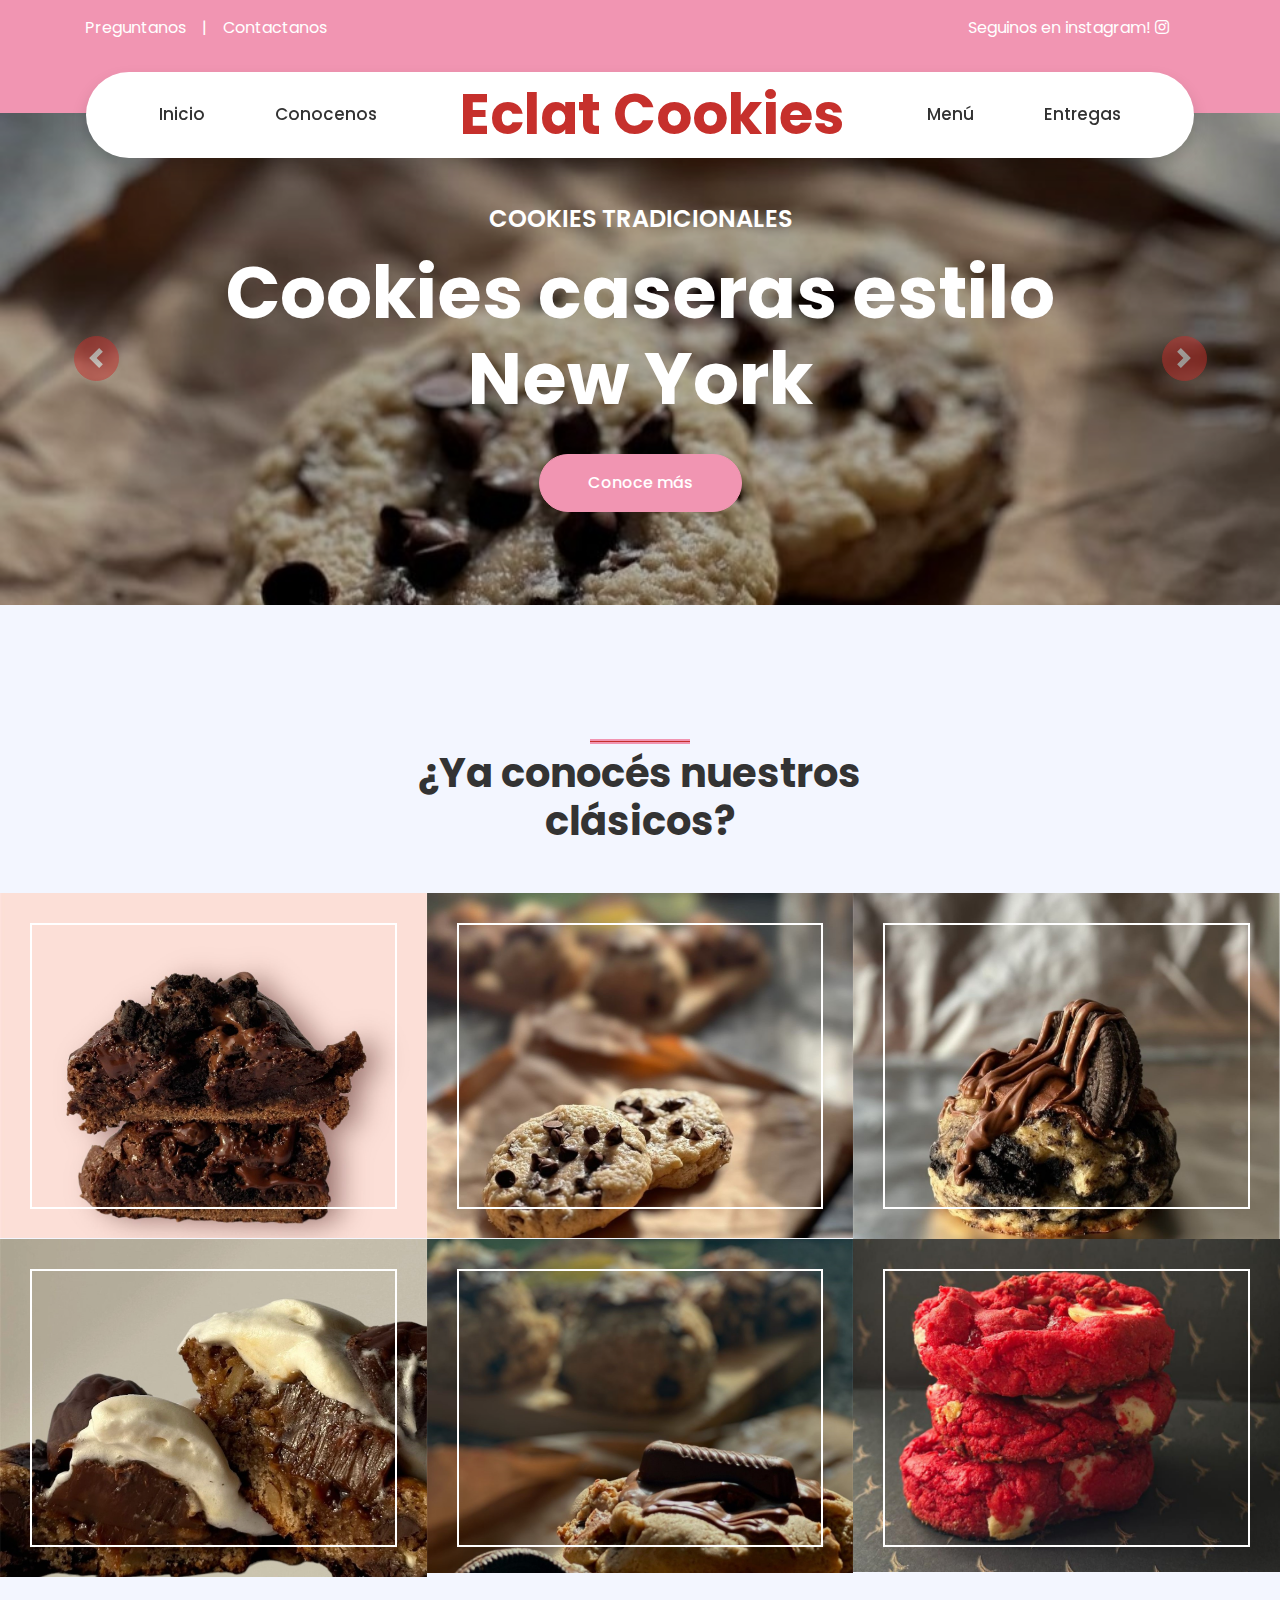
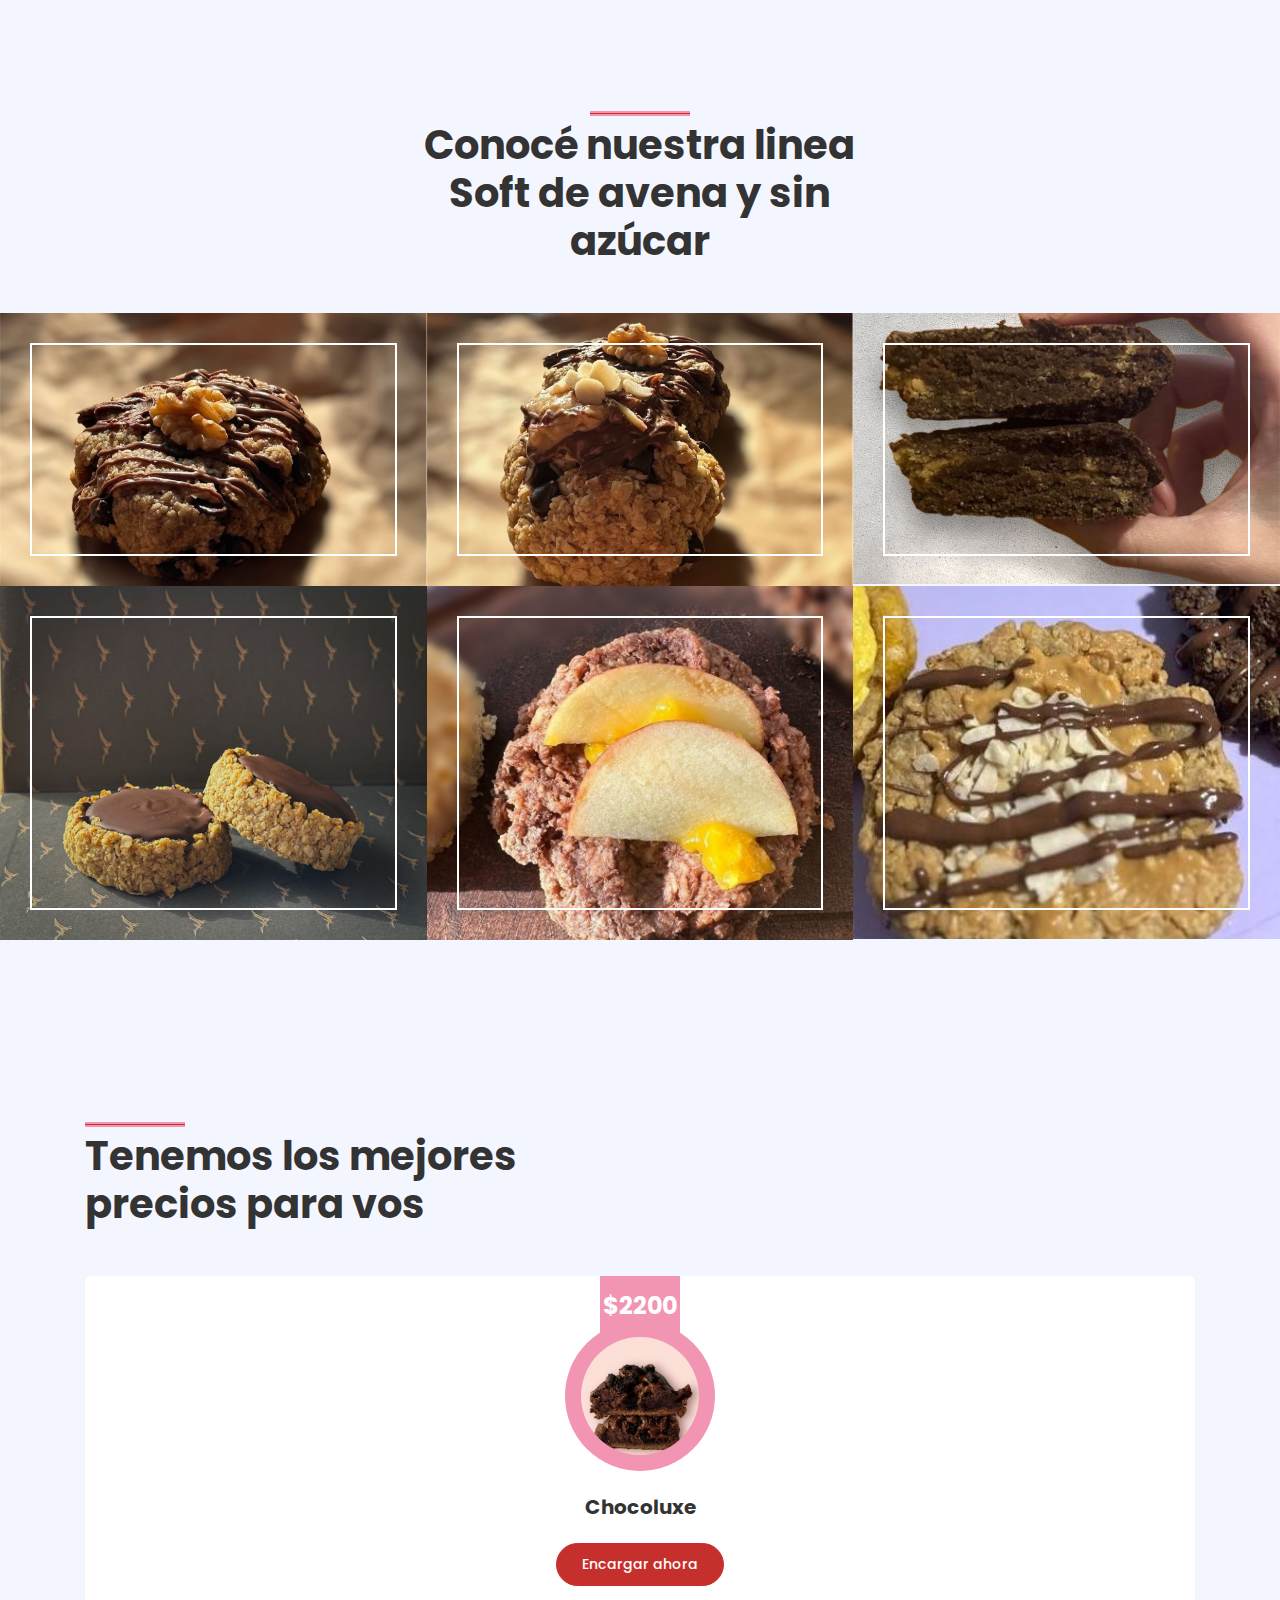
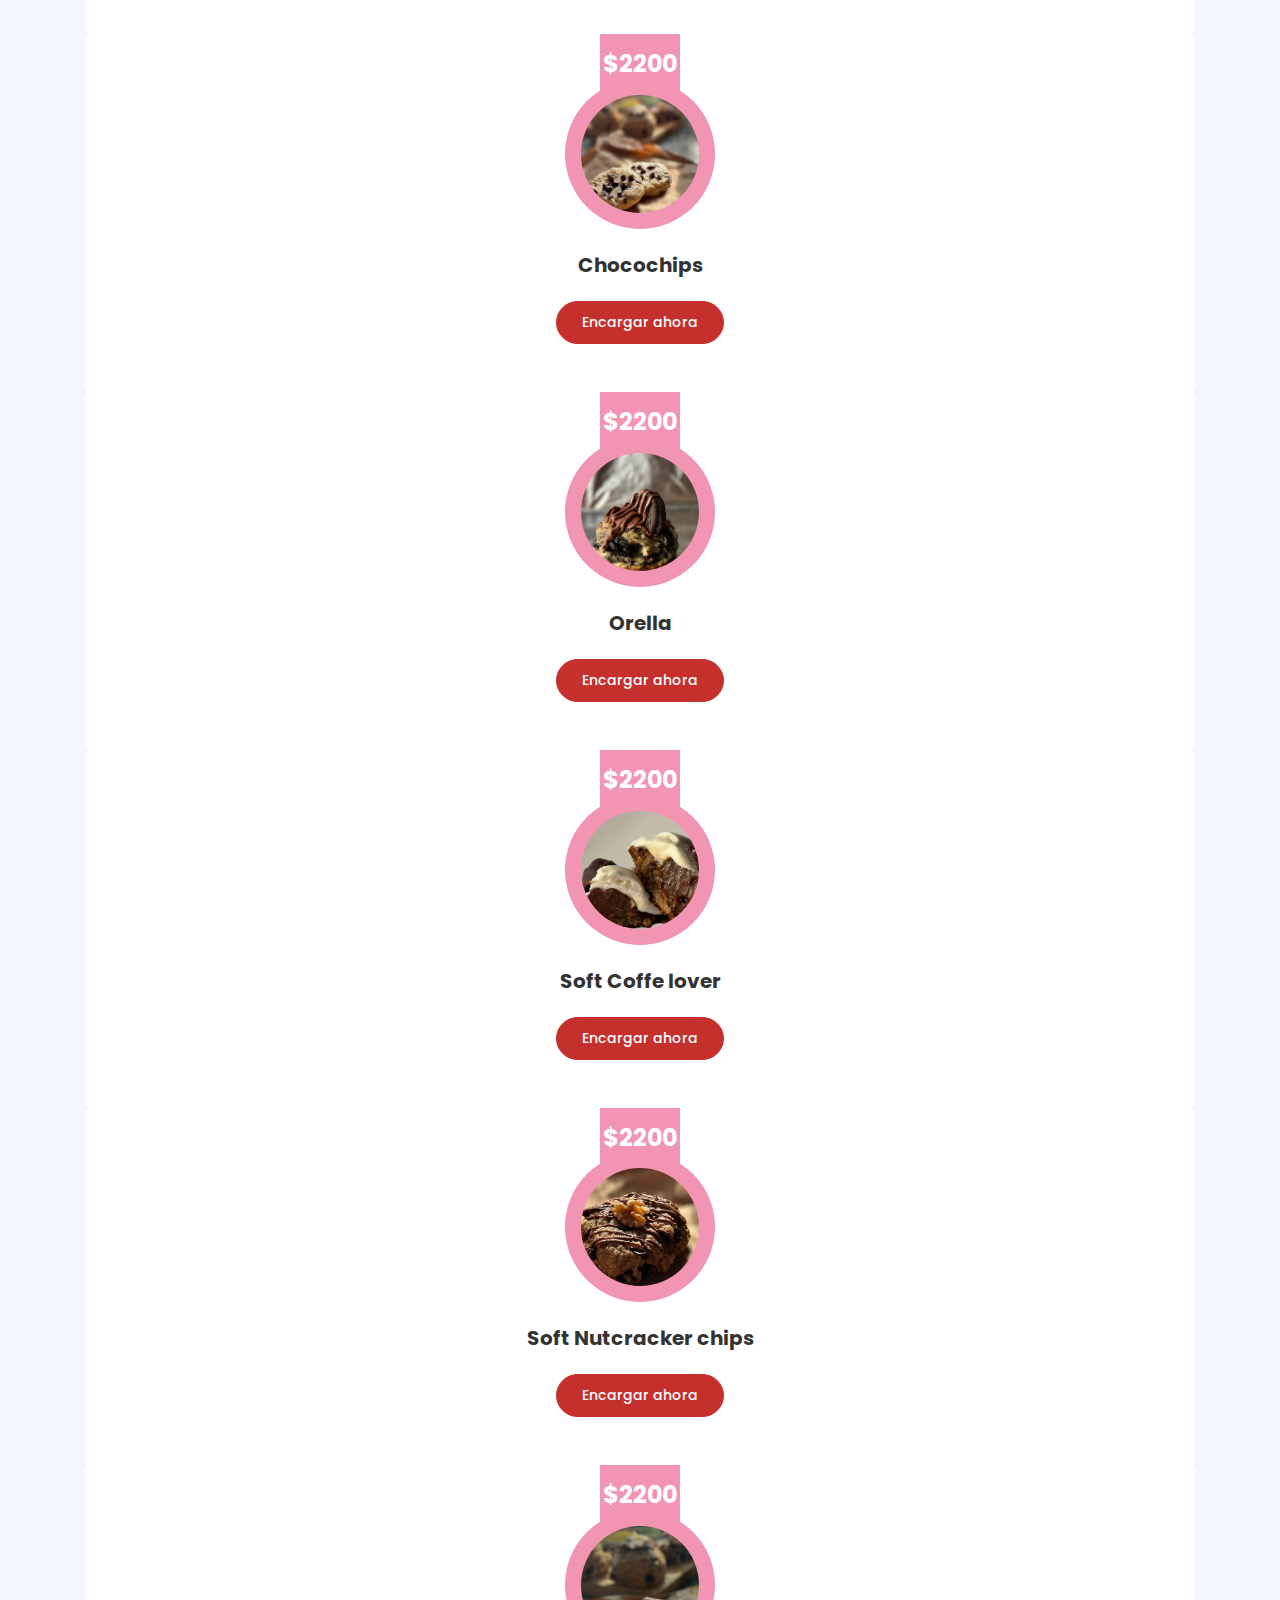
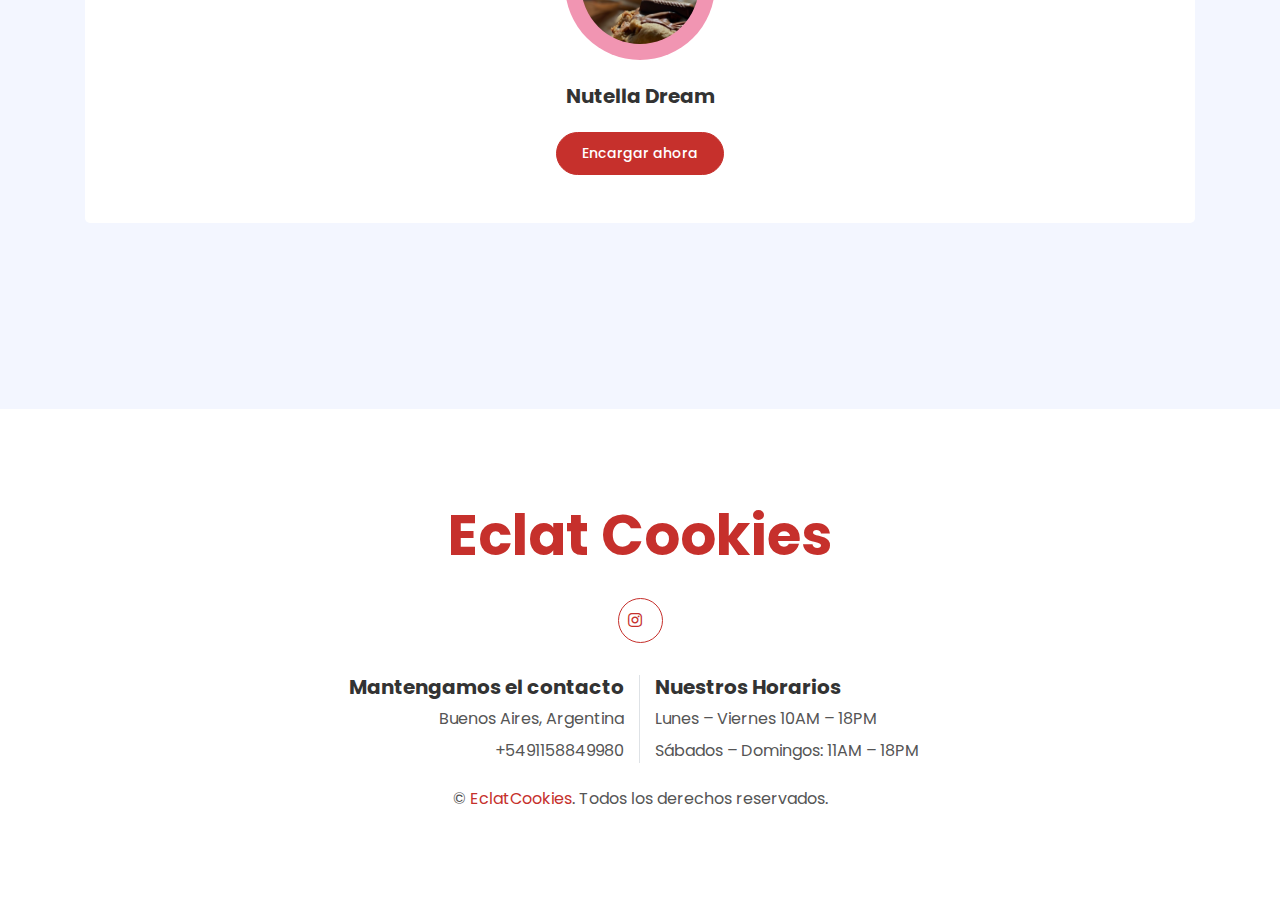
==== commit 3590a81d: "mobile changes" ====
--- a/index.html
+++ b/index.html
@@ -95,7 +95,7 @@
                     <div class="carousel-caption d-flex flex-column align-items-center justify-content-center">
                         <div class="p-3" style="max-width: 900px;">
                             <h4 class="text-white text-uppercase mb-md-3">Cookies Tradicionales</h4>
-                            <h1 class="display-3 text-white mb-md-4">Cookies caseras estilos New York</h1>
+                            <h1 class="display-3 text-white mb-md-4">Cookies caseras estilo New York</h1>
                             <a href="./menu.html" class="btn btn-primary py-md-3 px-md-5 mt-2">Conoce más</a>
                         </div>
                     </div>
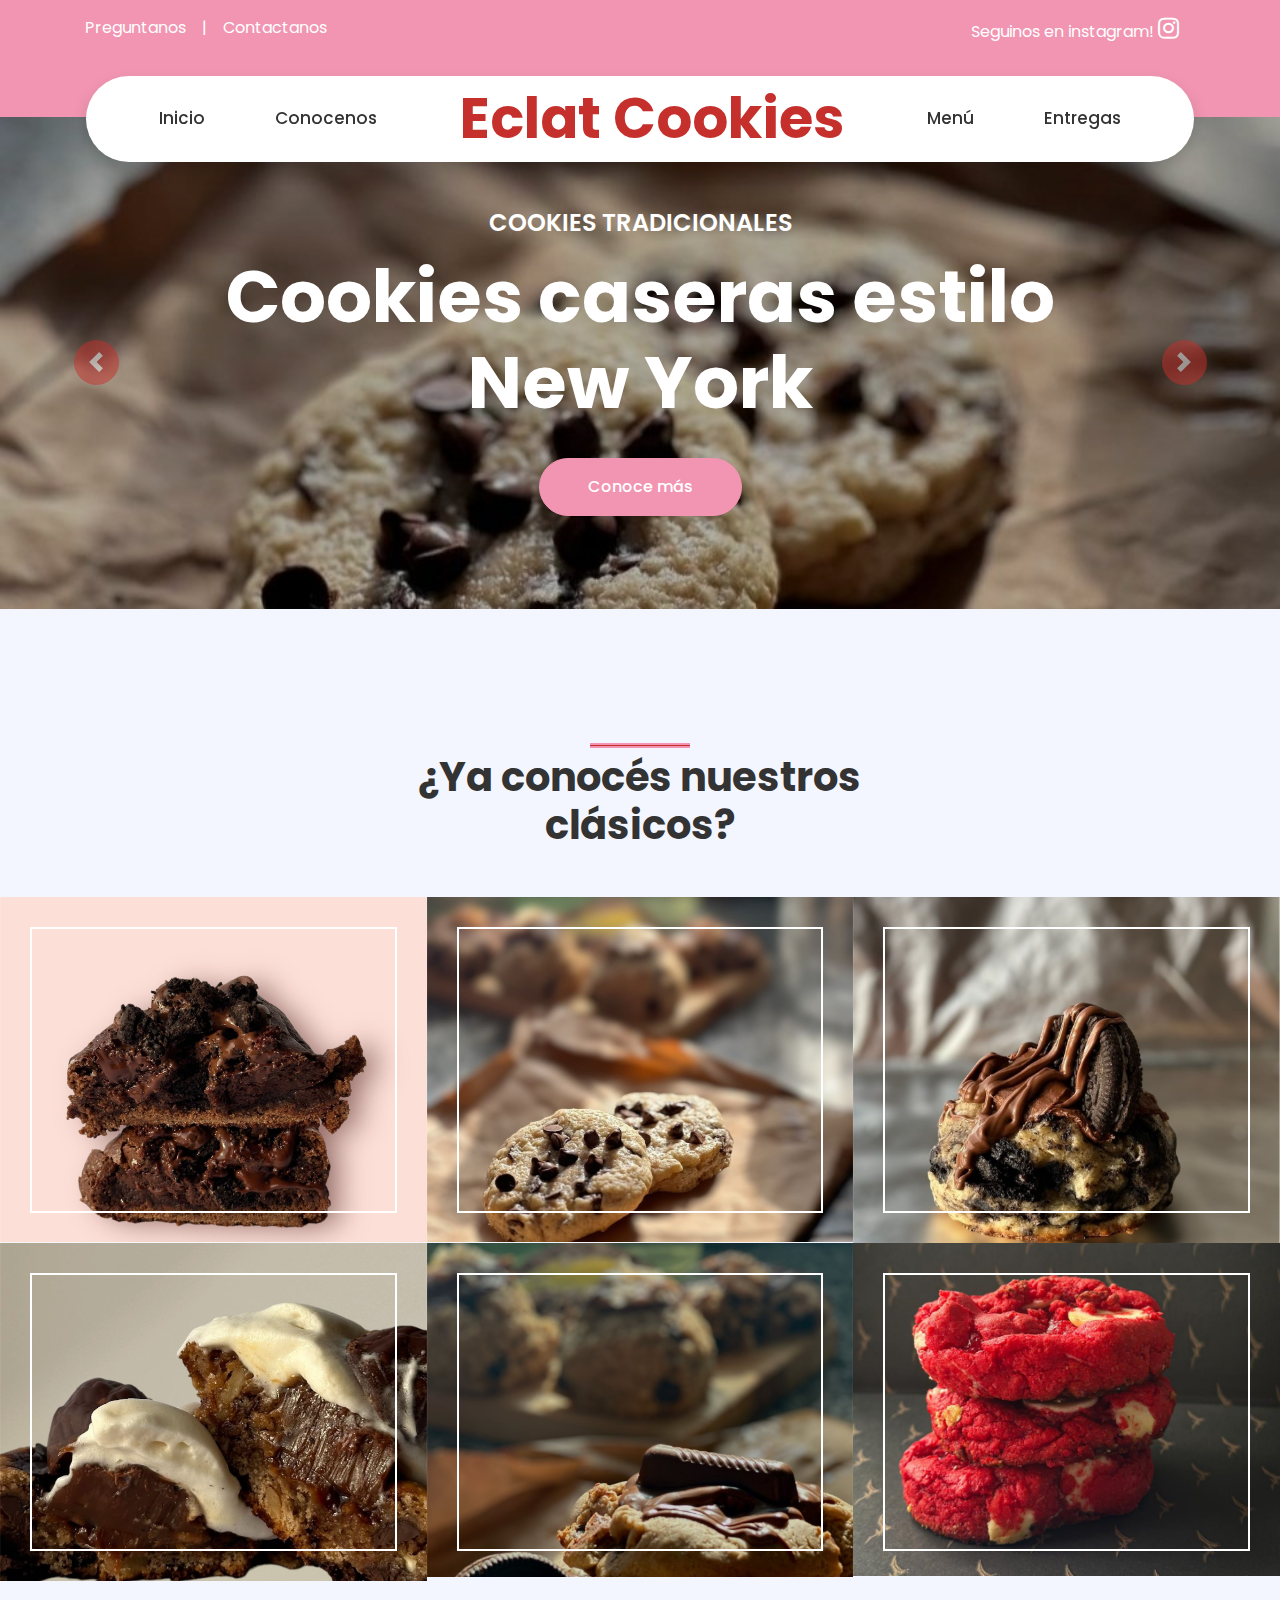
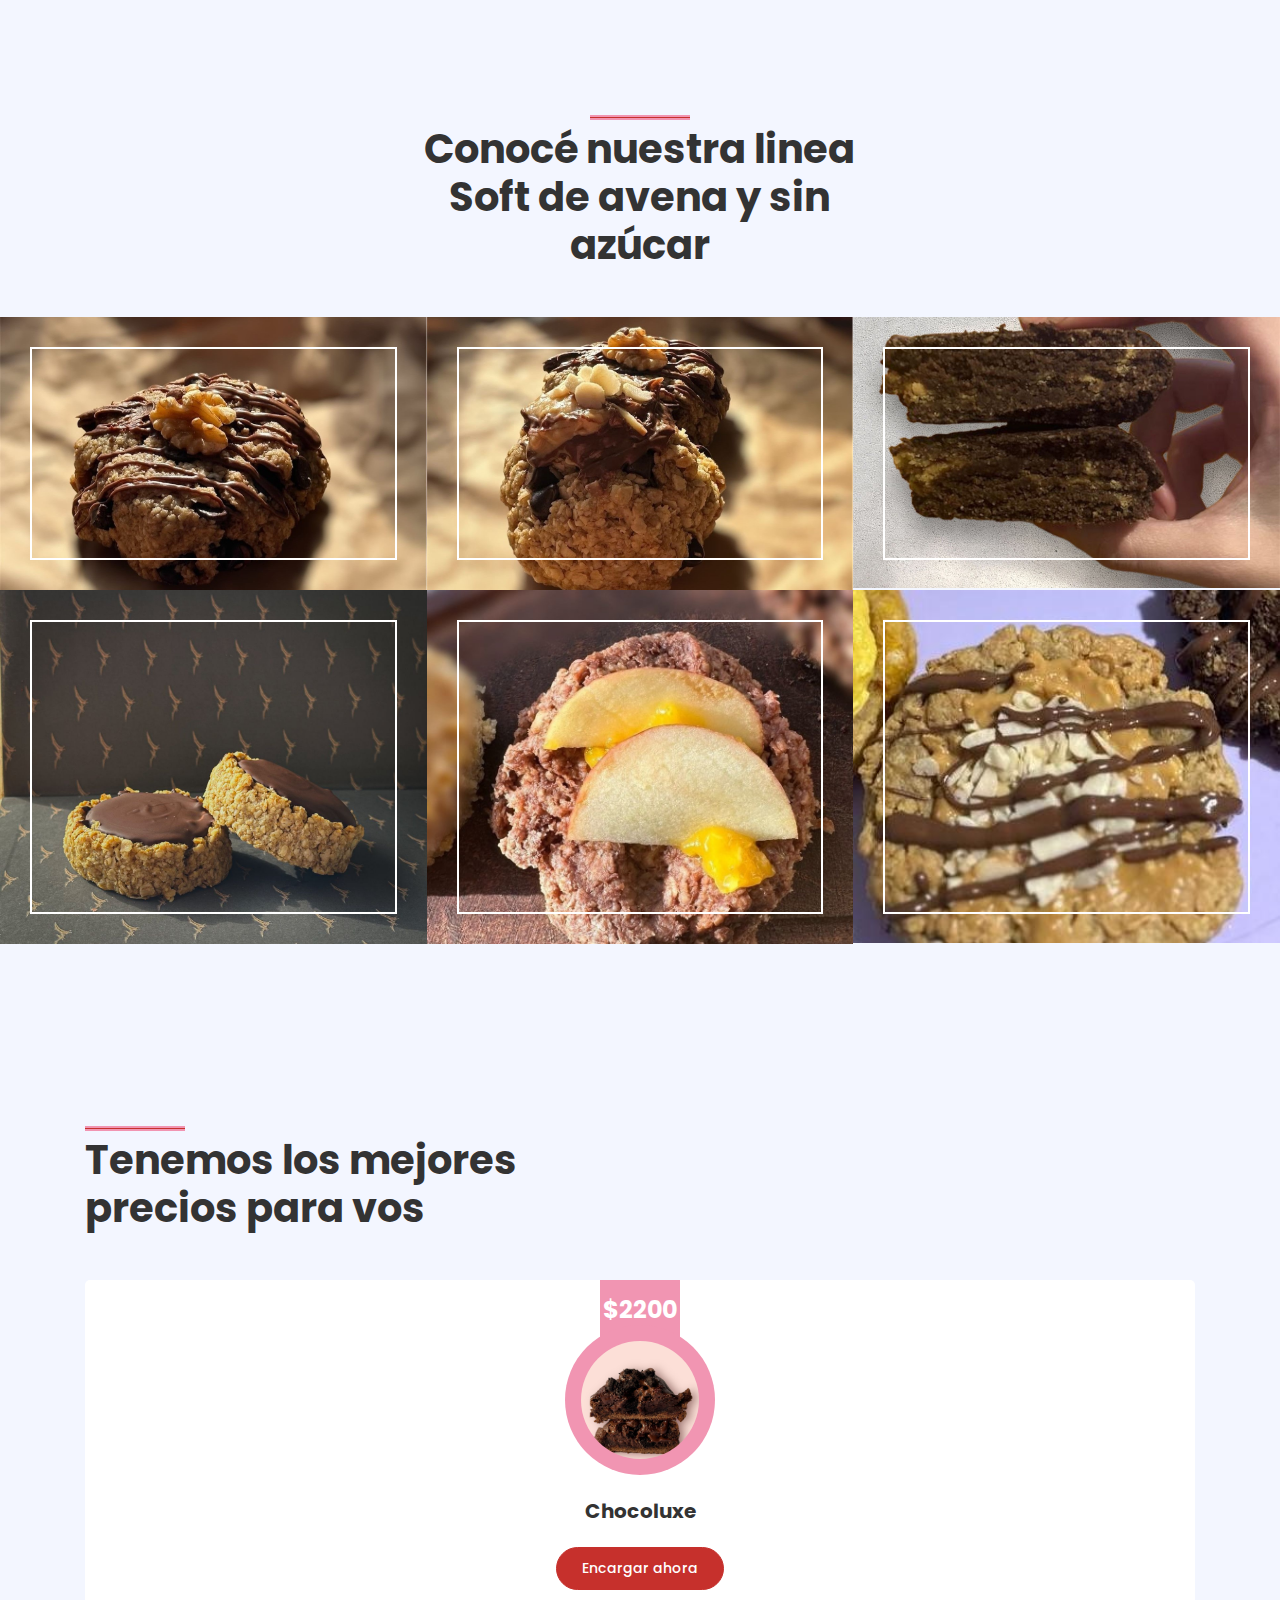
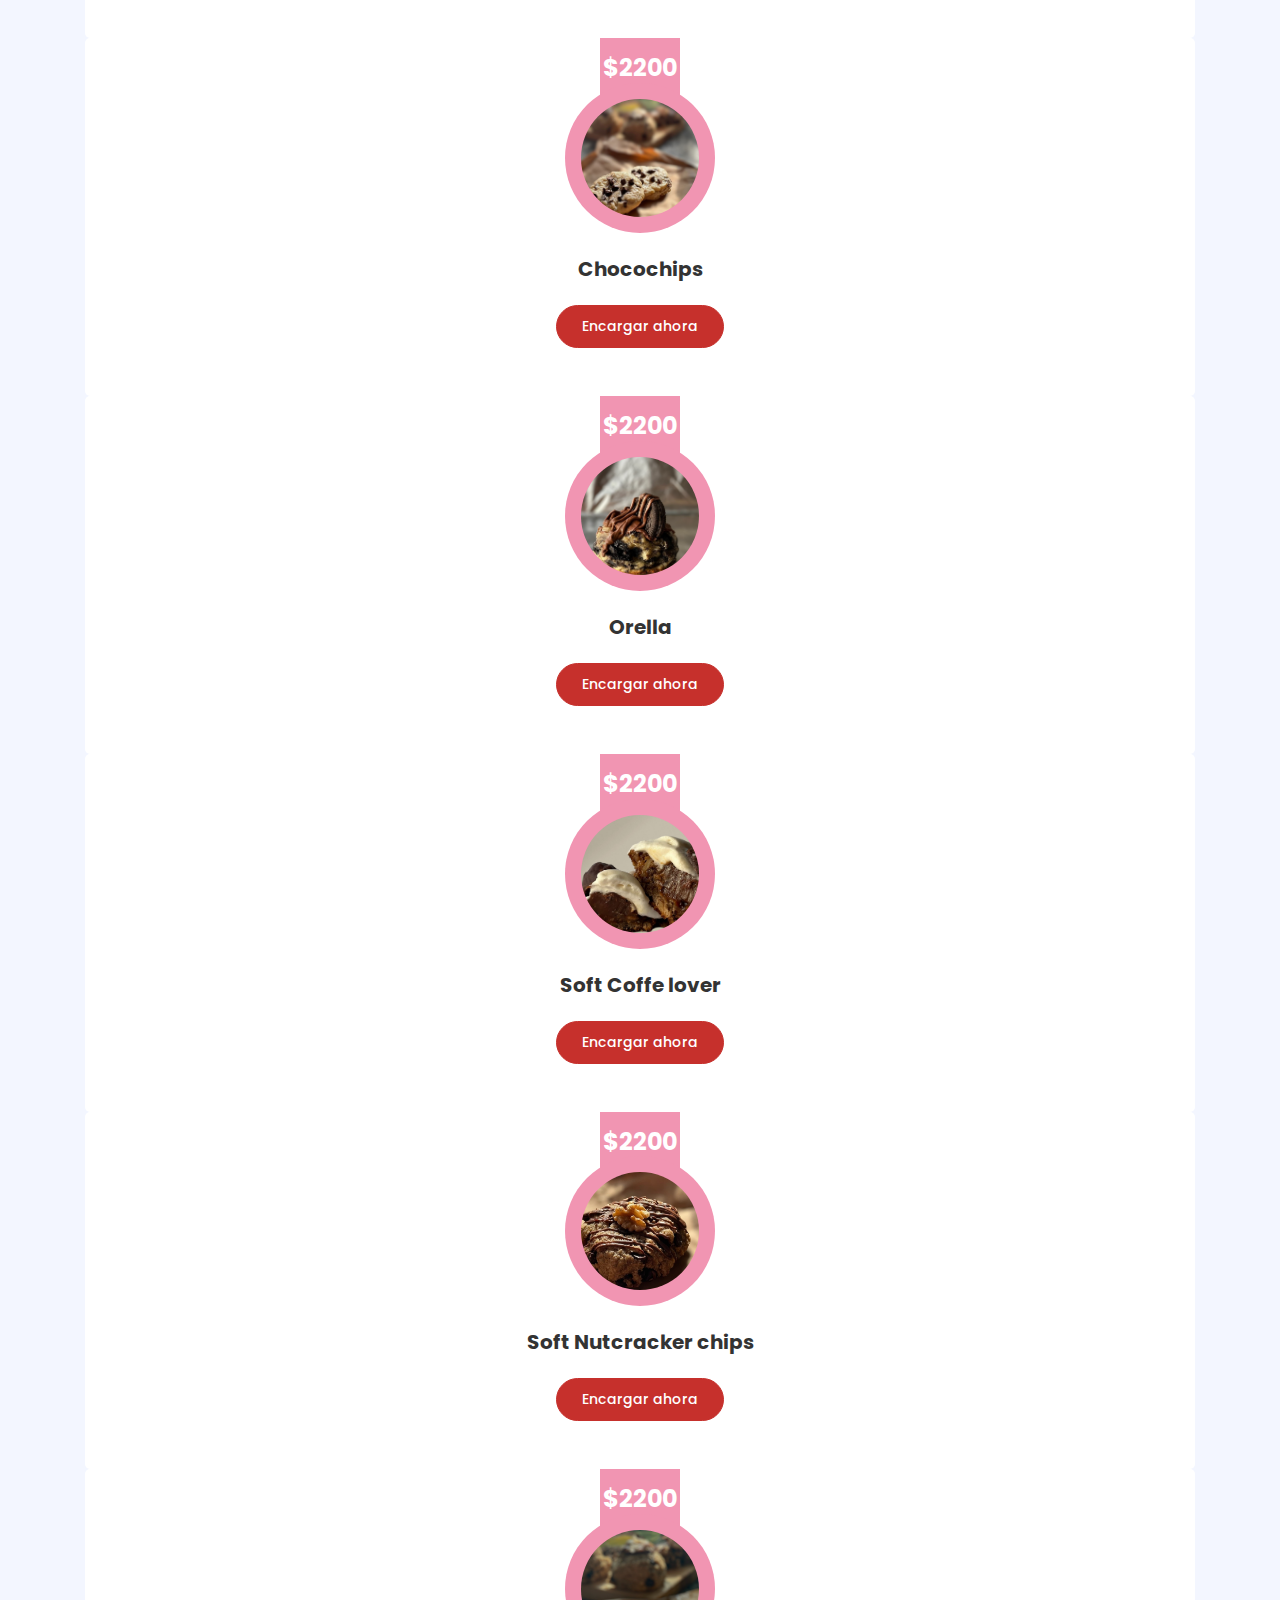
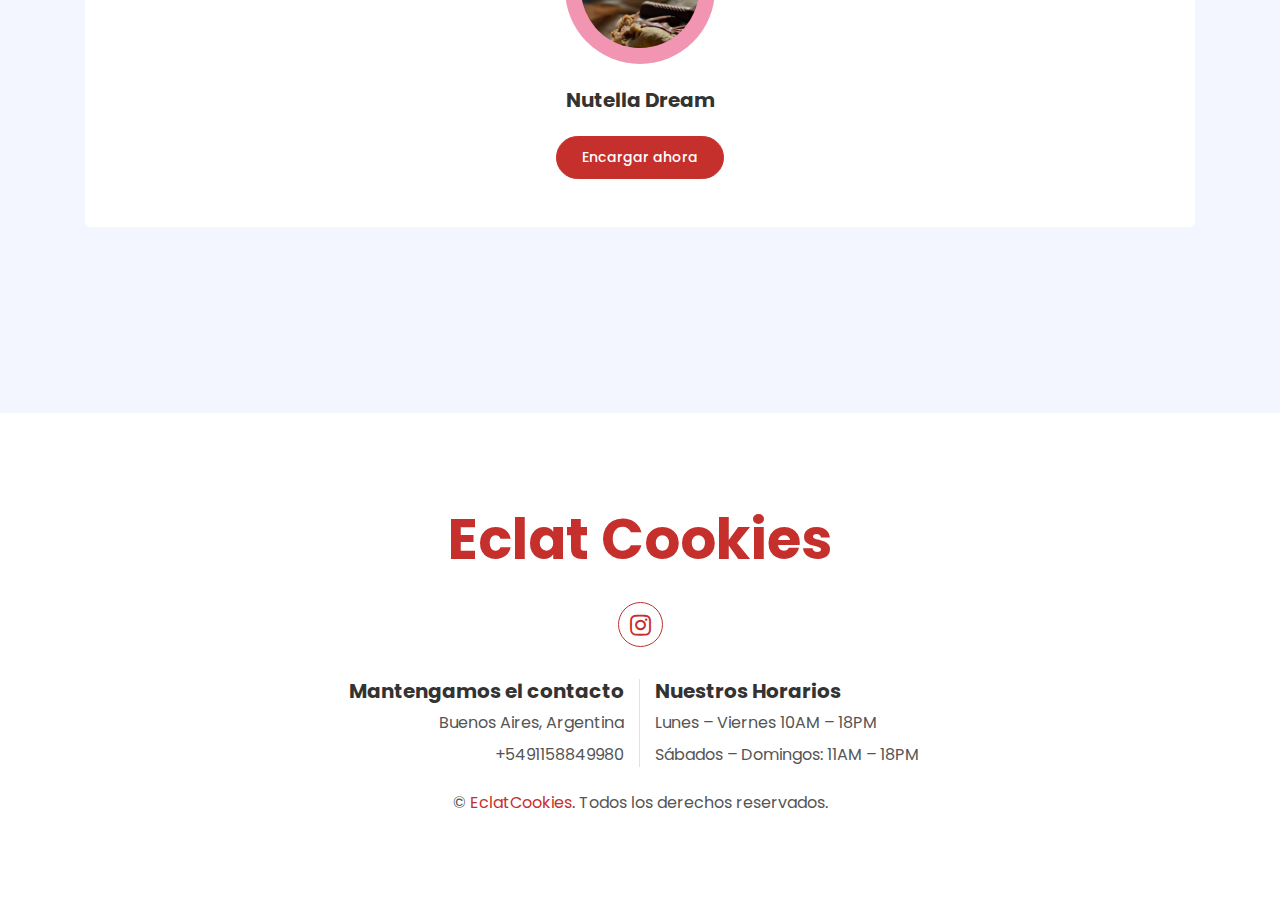
==== commit 0fb43d24: "update title" ====
--- a/index.html
+++ b/index.html
@@ -46,7 +46,7 @@
                 </div>
                 <div class="col-md-6 text-center text-lg-right">
                     <div class="d-inline-flex align-items-center">
-                        <a class="text-white px-3" href="https://www.instagram.com/eclat_cookies?igsh=MW1ieTZ3bWhudjFuZg%3D%3D&utm_source=qr ">
+                        <a class="text-white px-3" href="https://www.instagram.com/eclat_cookies?igsh=MW1ieTZ3bWhudjFuZg%3D%3D&utm_source=qr">
                             <p>Seguinos en instagram! <i class="fab fa-instagram"></i></p>
                         </a>
                     </div>
@@ -82,11 +82,10 @@
             </div>
         </nav>
     </div>
-</div>
+</div> 
 <!-- Navbar End -->
 
-
-    <!-- Carousel Start -->
+<!-- Carousel Start -->
     <div class="container-fluid p-0 mb-5 pb-5">
         <div id="header-carousel" class="carousel slide" data-ride="carousel">
             <div class="carousel-inner">
@@ -338,7 +337,7 @@
                     </a>
                 </div>
                 <div class="col-12 mb-4">
-                    <a class="btn btn-outline-secondary btn-social" href="#"><i class="fab fa-instagram"></i></a>
+                    <a class="btn btn-outline-secondary btn-social" href="https://www.instagram.com/eclat_cookies?igsh=MW1ieTZ3bWhudjFuZg%3D%3D&utm_source=qr" style="margin: auto;"><i class="fab fa-instagram"></i></a>
                 </div>
                 <div class="col-12 mt-2 mb-4">
                     <div class="row">
--- a/css/style.css
+++ b/css/style.css
@@ -10344,7 +10344,11 @@
     transition: .5s;
     z-index: 2;
   }
-  
+  .fab {
+    font-family: "Font Awesome 5 Brands";
+    font-size: 24px; /* Ajusta el tamaño del icono según tus necesidades */
+    margin: auto;
+}
   .team-item:hover .team-img::after {
     top: -3px;
     right: -3px;
